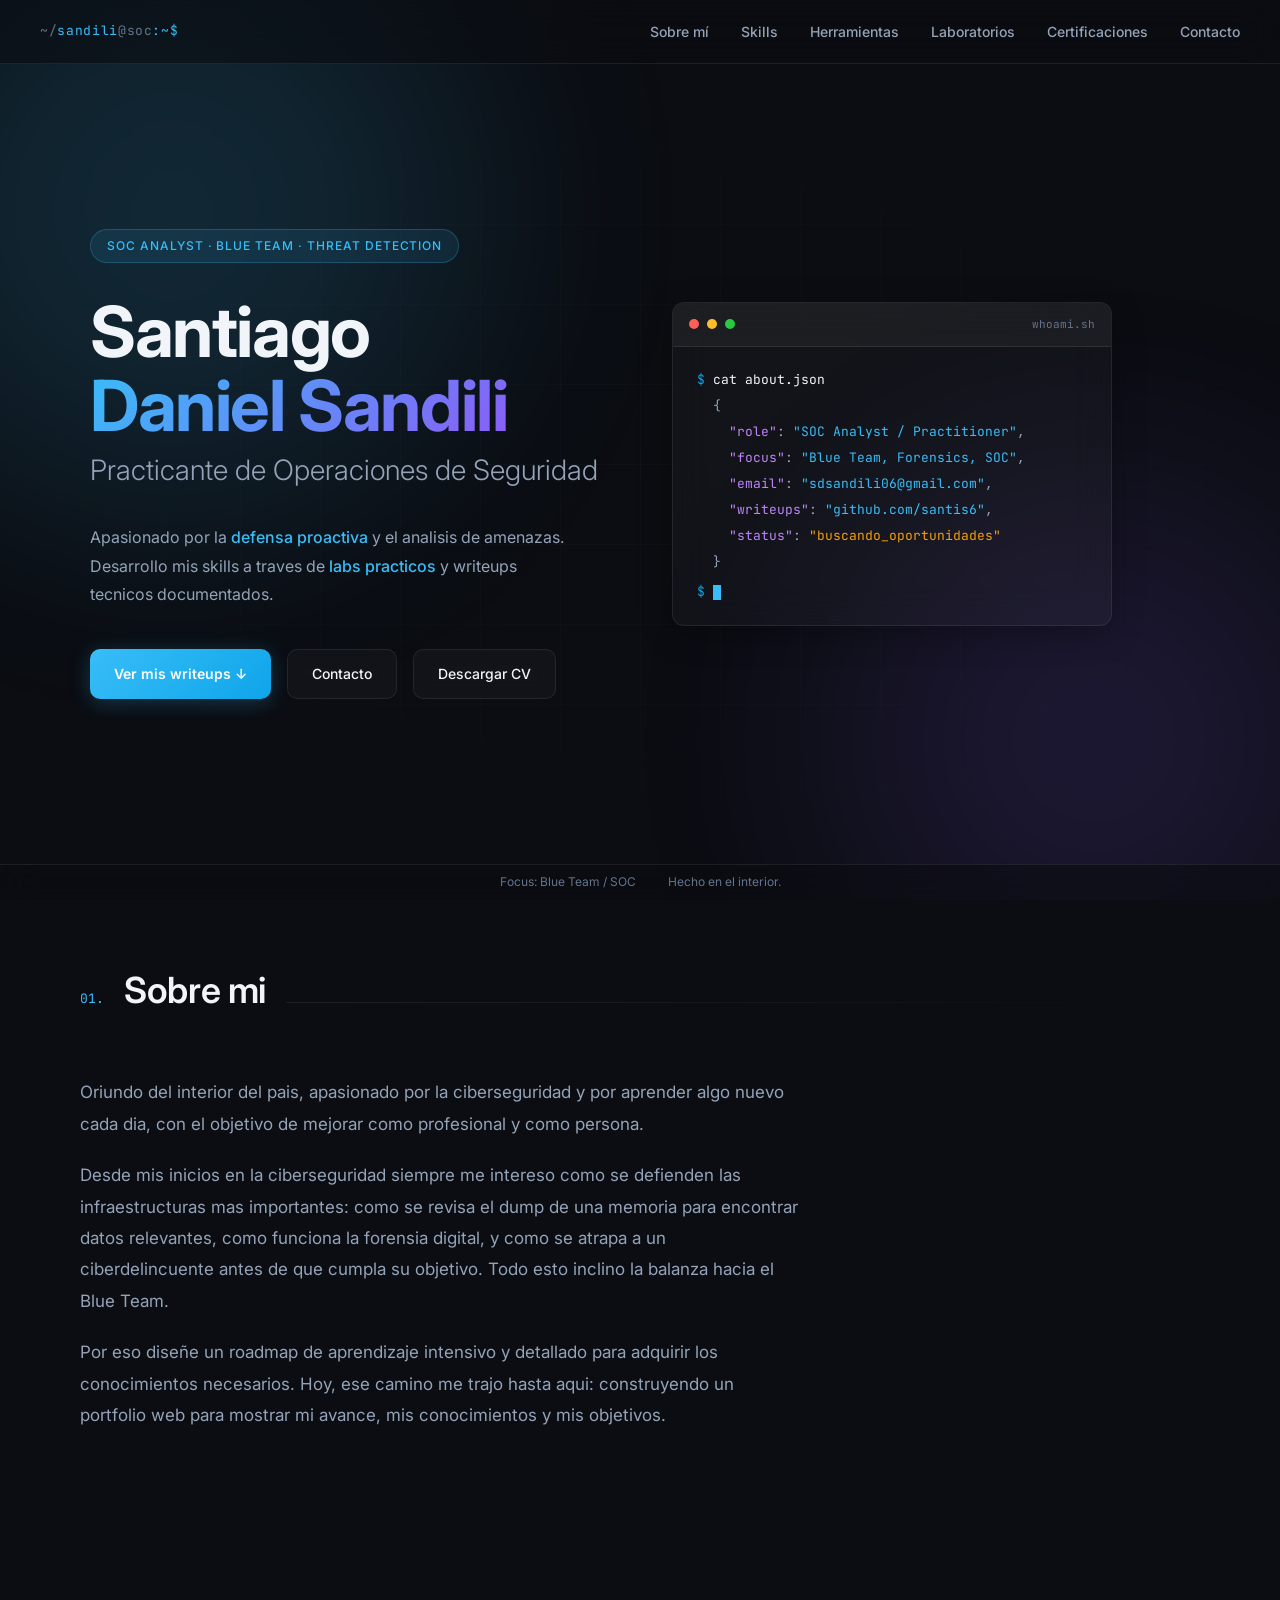
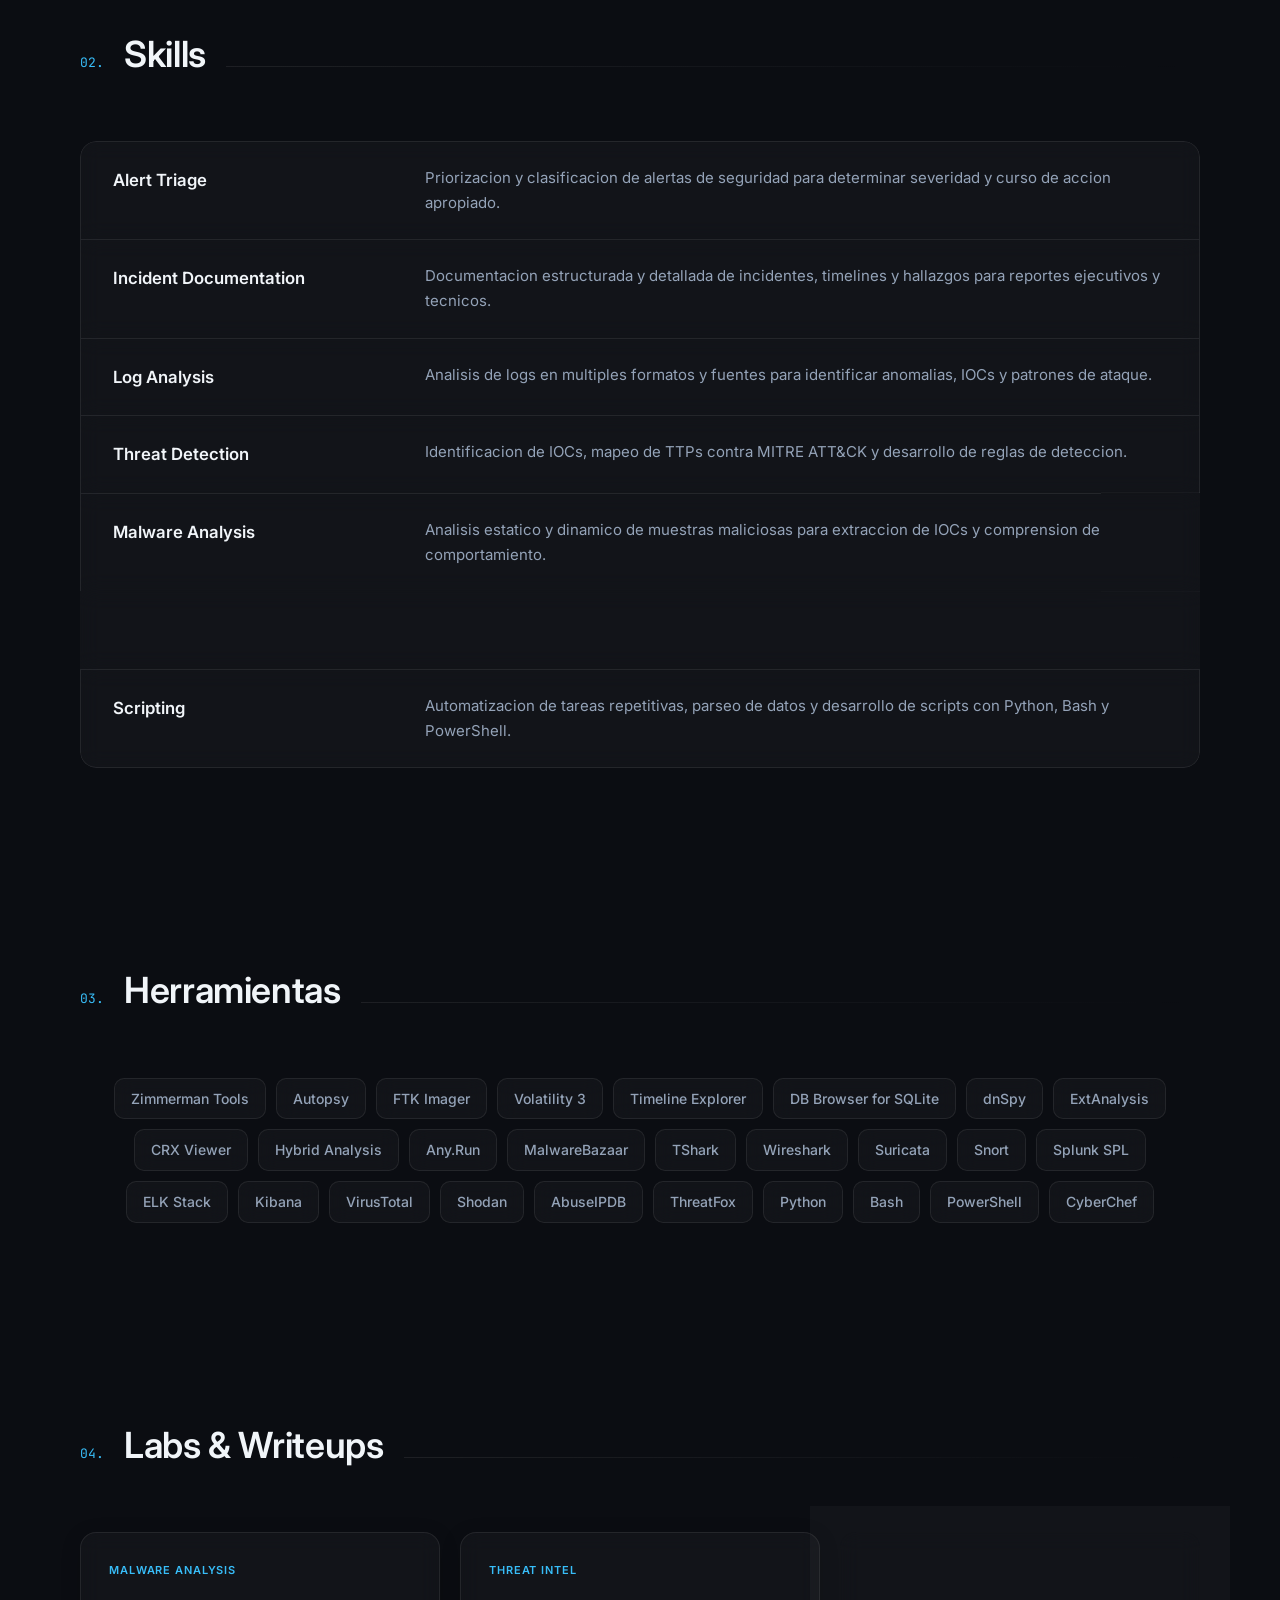
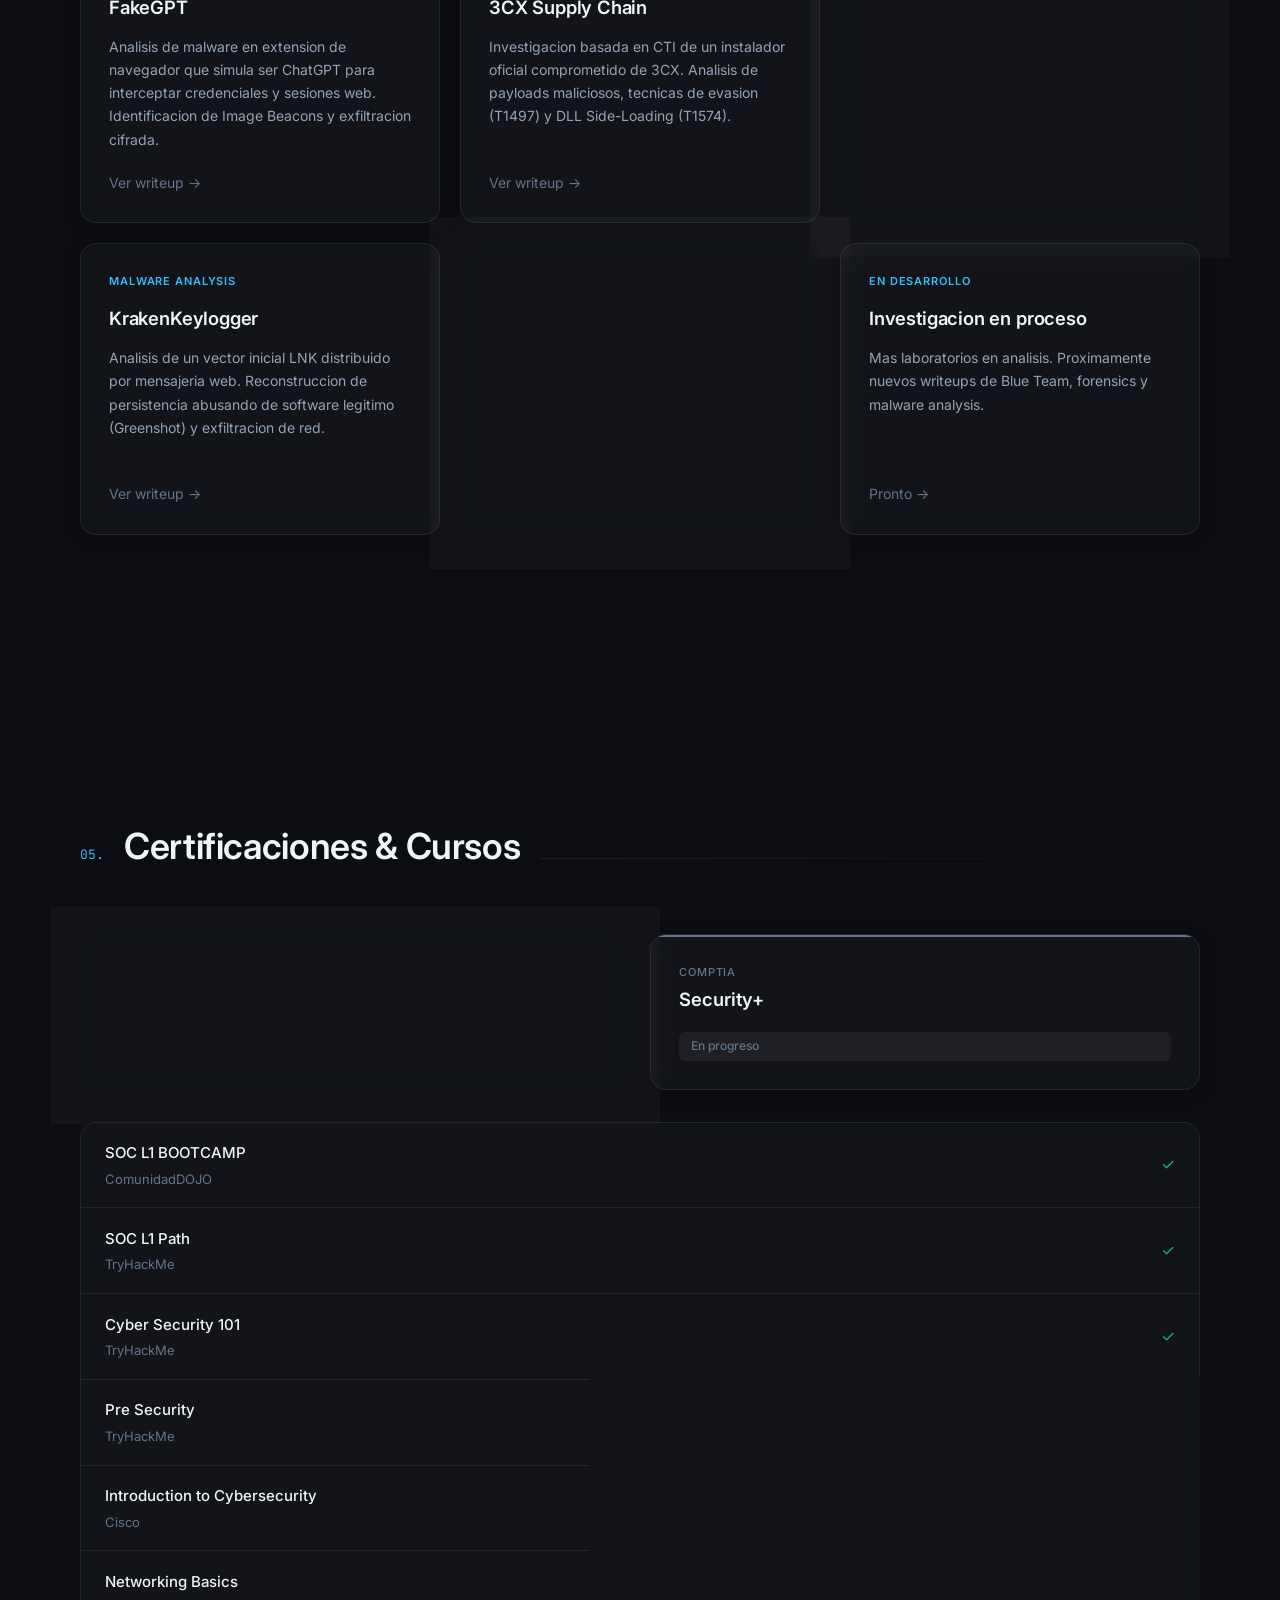
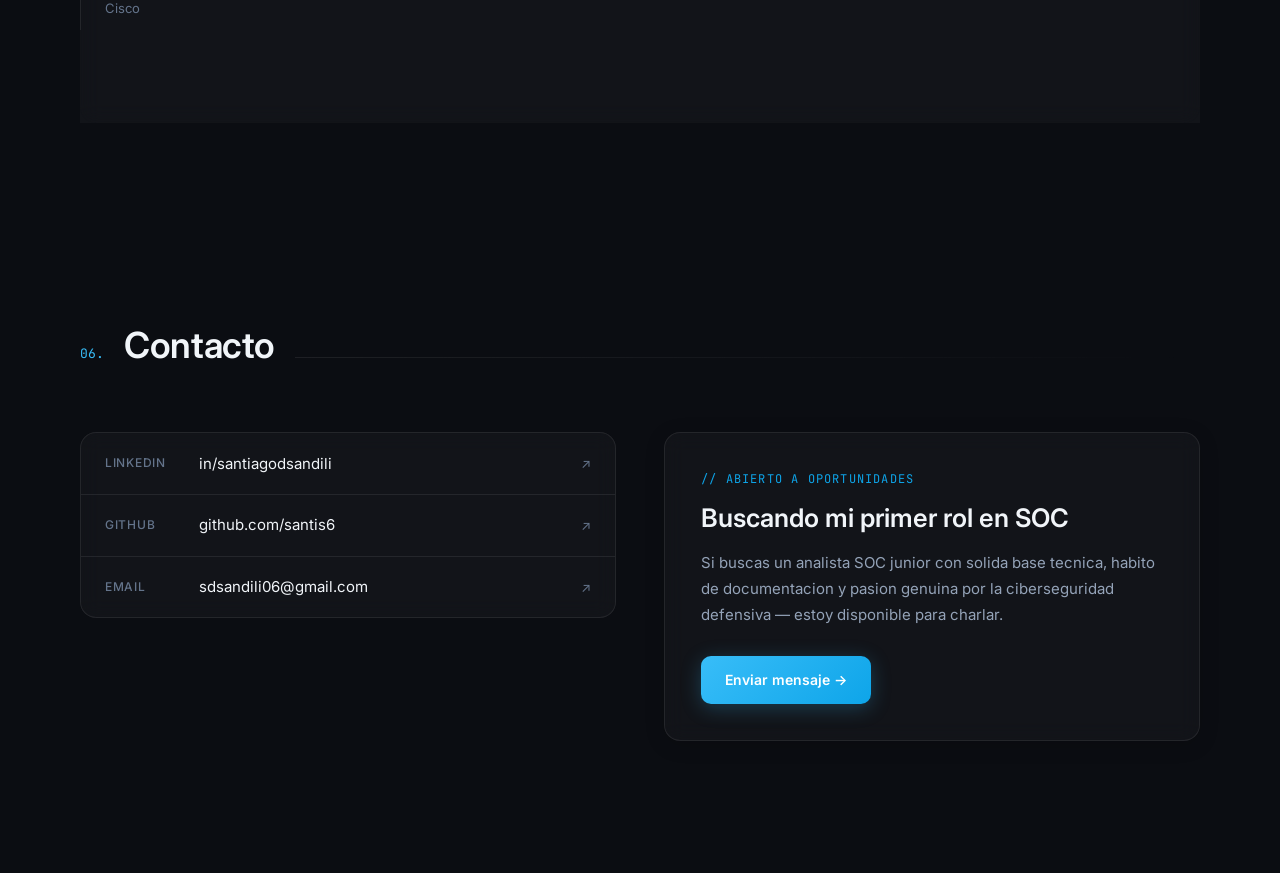
==== index.html @ 74f94281 "Rename portfolio-santiago.html to index.html" ====
<!DOCTYPE html>
<html lang="es">
<head>
<meta charset="UTF-8" />
<meta name="viewport" content="width=device-width, initial-scale=1.0" />
<title>Santiago Daniel Sandili — SOC Analyst</title>
<link href="https://fonts.googleapis.com/css2?family=Inter:wght@300;400;500;600;700&family=JetBrains+Mono:wght@400;500&display=swap" rel="stylesheet" />
<style>
  :root {
    --bg: #0B0D12;
    --bg2: rgba(255,255,255,0.03);
    --bg3: rgba(255,255,255,0.06);
    --border: rgba(255,255,255,0.08);
    --border2: rgba(255,255,255,0.15);
    --accent: #38BDF8;
    --accent2: #0EA5E9;
    --accent-dim: rgba(56,189,248,0.10);
    --accent-dim2: rgba(56,189,248,0.25);
    --text: #F1F5F9;
    --text2: #94A3B8;
    --text3: #64748B;
    --warning: #F59E0B;
    --danger: #EF4444;
    --success: #10B981;
    --mono: 'JetBrains Mono', monospace;
    --sans: 'Inter', -apple-system, BlinkMacSystemFont, sans-serif;
  }

  *, *::before, *::after { box-sizing: border-box; margin: 0; padding: 0; }
  html { scroll-behavior: smooth; }

  body {
    background: var(--bg);
    color: var(--text);
    font-family: var(--sans);
    font-size: 16px;
    line-height: 1.7;
    min-height: 100vh;
    -webkit-font-smoothing: antialiased;
    -moz-osx-font-smoothing: grayscale;
  }

  /* GRADIENT MESH BACKGROUND */
  .gradient-mesh {
    position: fixed;
    inset: 0;
    pointer-events: none;
    z-index: 0;
    overflow: hidden;
  }
  .gradient-mesh::before,
  .gradient-mesh::after {
    content: '';
    position: absolute;
    border-radius: 50%;
    filter: blur(120px);
    opacity: 0.15;
    animation: float 20s ease-in-out infinite;
  }
  .gradient-mesh::before {
    width: 600px; height: 600px;
    background: var(--accent);
    top: -10%; left: -10%;
    animation-delay: 0s;
  }
  .gradient-mesh::after {
    width: 500px; height: 500px;
    background: #8B5CF6;
    bottom: -10%; right: -5%;
    animation-delay: -10s;
  }
  @keyframes float {
    0%, 100% { transform: translate(0, 0) scale(1); }
    33% { transform: translate(30px, -30px) scale(1.1); }
    66% { transform: translate(-20px, 20px) scale(0.9); }
  }

  /* GLASS NAV */
  nav {
    position: fixed;
    top: 0; left: 0; right: 0;
    z-index: 100;
    background: rgba(11,13,18,0.6);
    backdrop-filter: blur(20px);
    -webkit-backdrop-filter: blur(20px);
    border-bottom: 1px solid var(--border);
    padding: 0 2.5rem;
    height: 64px;
    display: flex;
    align-items: center;
    justify-content: space-between;
  }
  .nav-logo {
    font-family: var(--mono);
    font-size: 13px;
    color: var(--accent);
    letter-spacing: 0.05em;
  }
  .nav-logo span { color: var(--text3); }

  .nav-right { display: flex; align-items: center; gap: 1.5rem; }
  .nav-links { display: flex; gap: 2rem; list-style: none; }
  .nav-links a {
    font-family: var(--sans);
    font-size: 14px;
    font-weight: 500;
    color: var(--text2);
    text-decoration: none;
    transition: color 0.25s;
    position: relative;
  }
  .nav-links a:hover { color: var(--accent); }
  .nav-links a::after {
    content: '';
    position: absolute;
    bottom: -4px; left: 0;
    width: 0; height: 2px;
    background: var(--accent);
    transition: width 0.3s;
  }
  .nav-links a:hover::after { width: 100%; }

  .menu-toggle {
    display: none;
    background: none;
    border: none;
    color: var(--text2);
    font-size: 20px;
    cursor: pointer;
  }

  .mobile-nav {
    display: none;
    position: fixed;
    top: 64px; left: 0; right: 0;
    background: rgba(11,13,18,0.9);
    backdrop-filter: blur(20px);
    border-bottom: 1px solid var(--border);
    z-index: 99;
    padding: 1rem 2rem;
  }
  .mobile-nav a {
    display: block;
    padding: 0.75rem 0;
    color: var(--text2);
    text-decoration: none;
    font-size: 14px;
    font-weight: 500;
    border-bottom: 1px solid var(--border);
  }
  .mobile-nav a:last-child { border-bottom: none; }
  .mobile-nav a:hover { color: var(--accent); }

  .status-bar {
    position: fixed;
    bottom: 0; left: 0; right: 0;
    z-index: 100;
    background: rgba(11,13,18,0.6);
    backdrop-filter: blur(20px);
    border-top: 1px solid var(--border);
    height: 36px;
    display: flex;
    align-items: center;
    justify-content: center;
    gap: 2rem;
    font-family: var(--sans);
    font-size: 12px;
    color: var(--text3);
  }

  main { padding-top: 64px; padding-bottom: 36px; position: relative; z-index: 1; }

  .hero {
    min-height: calc(100vh - 64px - 36px);
    display: flex;
    align-items: center;
    justify-content: center;
    padding: 5rem 4rem;
    position: relative;
    overflow: hidden;
  }
  .hero-grid {
    position: absolute;
    inset: 0;
    background-image: linear-gradient(var(--border) 1px, transparent 1px), linear-gradient(90deg, var(--border) 1px, transparent 1px);
    background-size: 80px 80px;
    opacity: 0.3;
    mask-image: radial-gradient(ellipse 70% 70% at 50% 50%, black, transparent);
  }
  .hero-inner {
    position: relative;
    z-index: 1;
    max-width: 1100px;
    width: 100%;
    display: grid;
    grid-template-columns: 1fr 1fr;
    gap: 4rem;
    align-items: center;
  }
  .hero-tag {
    display: inline-flex;
    align-items: center;
    gap: 8px;
    font-family: var(--sans);
    font-size: 12px;
    font-weight: 500;
    letter-spacing: 0.08em;
    text-transform: uppercase;
    color: var(--accent);
    border: 1px solid var(--accent-dim2);
    background: var(--accent-dim);
    padding: 6px 16px;
    border-radius: 100px;
    margin-bottom: 2rem;
  }
  .hero-title {
    font-family: var(--sans);
    font-size: clamp(3.2rem, 5.5vw, 5.5rem);
    font-weight: 700;
    line-height: 1.05;
    color: var(--text);
    margin-bottom: 0.5rem;
    letter-spacing: -0.02em;
  }
  .hero-title .accent {
    color: var(--accent);
    background: linear-gradient(135deg, var(--accent), #8B5CF6);
    -webkit-background-clip: text;
    -webkit-text-fill-color: transparent;
    background-clip: text;
  }
  .hero-subtitle {
    font-family: var(--sans);
    font-size: clamp(1.4rem, 2.2vw, 2rem);
    font-weight: 300;
    color: var(--text2);
    margin-bottom: 2rem;
    line-height: 1.4;
  }
  .hero-bio {
    font-family: var(--sans);
    font-size: 16px;
    color: var(--text2);
    line-height: 1.8;
    max-width: 480px;
    margin-bottom: 2.5rem;
  }
  .hero-bio .hl { color: var(--accent); font-weight: 500; }
  .hero-actions { display: flex; gap: 1rem; flex-wrap: wrap; }

  .btn-primary {
    display: inline-flex;
    align-items: center;
    gap: 8px;
    background: linear-gradient(135deg, var(--accent), var(--accent2));
    color: #fff;
    font-family: var(--sans);
    font-size: 14px;
    font-weight: 600;
    padding: 12px 24px;
    border: none;
    border-radius: 10px;
    cursor: pointer;
    text-decoration: none;
    transition: all 0.3s ease;
    box-shadow: 0 4px 20px rgba(56,189,248,0.25);
  }
  .btn-primary:hover {
    transform: translateY(-2px);
    box-shadow: 0 8px 30px rgba(56,189,248,0.4);
  }
  .btn-outline {
    display: inline-flex;
    align-items: center;
    gap: 8px;
    background: var(--bg2);
    backdrop-filter: blur(10px);
    color: var(--text);
    font-family: var(--sans);
    font-size: 14px;
    font-weight: 500;
    padding: 12px 24px;
    border: 1px solid var(--border);
    border-radius: 10px;
    cursor: pointer;
    text-decoration: none;
    transition: all 0.3s ease;
  }
  .btn-outline:hover {
    border-color: var(--accent-dim2);
    background: var(--accent-dim);
    color: var(--accent);
    transform: translateY(-2px);
  }

  .terminal {
    background: var(--bg2);
    backdrop-filter: blur(20px);
    border: 1px solid var(--border);
    border-radius: 12px;
    overflow: hidden;
    width: 100%;
    max-width: 440px;
    box-shadow: 0 8px 32px rgba(0,0,0,0.3);
  }
  .terminal-bar {
    background: rgba(255,255,255,0.04);
    border-bottom: 1px solid var(--border);
    padding: 12px 16px;
    display: flex;
    align-items: center;
    gap: 8px;
  }
  .tb-dot { width: 10px; height: 10px; border-radius: 50%; }
  .tb-red { background: #FF5F57; }
  .tb-amber { background: #FFBD2E; }
  .tb-green { background: #28CA41; }
  .terminal-title {
    font-family: var(--mono);
    font-size: 11px;
    color: var(--text3);
    margin-left: auto;
  }
  .terminal-body {
    padding: 1.25rem 1.5rem;
    font-family: var(--mono);
    font-size: 13px;
    line-height: 2;
  }
  .t-prompt { color: var(--accent2); }
  .t-cmd { color: var(--text); }
  .t-out { color: var(--text2); padding-left: 1rem; }
  .t-key { color: #C084FC; }
  .t-val { color: var(--accent); }
  .t-warn { color: var(--warning); }
  .t-err { color: var(--danger); }
  .cursor {
    display: inline-block;
    width: 8px; height: 15px;
    background: var(--accent);
    vertical-align: middle;
    animation: blink 1s step-end infinite;
  }
  @keyframes blink { 0%,100% { opacity: 1; } 50% { opacity: 0; } }

  section {
    padding: 6rem 5rem;
    position: relative;
    z-index: 1;
  }
  .section-header {
    display: flex;
    align-items: baseline;
    gap: 1.25rem;
    margin-bottom: 3.5rem;
  }
  .section-num {
    font-family: var(--mono);
    font-size: 13px;
    color: var(--accent);
  }
  .section-title {
    font-family: var(--sans);
    font-size: 2.25rem;
    font-weight: 600;
    color: var(--text);
    letter-spacing: -0.01em;
  }
  .section-line {
    flex: 1;
    height: 1px;
    background: linear-gradient(90deg, var(--border), transparent);
  }

  .skills-list {
    display: flex;
    flex-direction: column;
    gap: 0;
    border-radius: 16px;
    overflow: hidden;
  }
  .skill-row {
    display: grid;
    grid-template-columns: 280px 1fr;
    gap: 2rem;
    align-items: start;
    padding: 1.5rem 2rem;
    background: var(--bg2);
    backdrop-filter: blur(10px);
    border: 1px solid var(--border);
    border-bottom: none;
    transition: all 0.3s ease;
  }
  .skill-row:last-child { border-bottom: 1px solid var(--border); border-radius: 0 0 16px 16px; }
  .skill-row:first-child { border-radius: 16px 16px 0 0; }
  .skill-row:hover {
    background: var(--bg3);
    border-color: var(--border2);
  }
  .skill-row-name {
    font-family: var(--sans);
    font-size: 1.05rem;
    font-weight: 600;
    color: var(--text);
  }
  .skill-row-desc {
    font-family: var(--sans);
    font-size: 15px;
    color: var(--text2);
    line-height: 1.65;
  }

  .tools-cloud {
    display: flex;
    flex-wrap: wrap;
    gap: 10px;
    justify-content: center;
  }
  .tool-tag {
    font-family: var(--sans);
    font-size: 14px;
    font-weight: 500;
    color: var(--text2);
    background: var(--bg2);
    backdrop-filter: blur(10px);
    border: 1px solid var(--border);
    padding: 8px 16px;
    border-radius: 10px;
    transition: all 0.25s ease;
  }
  .tool-tag:hover {
    border-color: var(--accent-dim2);
    color: var(--accent);
    background: var(--accent-dim);
    transform: translateY(-2px);
  }

  .labs-list {
    display: grid;
    grid-template-columns: repeat(auto-fit, minmax(320px, 1fr));
    gap: 1.25rem;
  }
  .lab-card {
    background: var(--bg2);
    backdrop-filter: blur(10px);
    border: 1px solid var(--border);
    border-radius: 16px;
    padding: 1.75rem;
    display: flex;
    flex-direction: column;
    transition: all 0.4s cubic-bezier(0.16, 1, 0.3, 1);
    text-decoration: none;
    color: inherit;
    box-shadow: 0 4px 20px rgba(0,0,0,0.15);
  }
  .lab-card:hover {
    border-color: var(--border2);
    transform: translateY(-6px);
    box-shadow: 0 20px 50px rgba(0,0,0,0.25);
  }
  .lab-card.placeholder {
    opacity: 0.5;
    cursor: default;
  }
  .lab-card.placeholder:hover {
    transform: none;
    border-color: var(--border);
    box-shadow: 0 4px 20px rgba(0,0,0,0.15);
  }
  .lab-cat {
    font-family: var(--sans);
    font-size: 11px;
    font-weight: 600;
    letter-spacing: 0.08em;
    text-transform: uppercase;
    color: var(--accent);
    margin-bottom: 0.75rem;
  }
  .lab-title {
    font-family: var(--sans);
    font-size: 1.15rem;
    font-weight: 600;
    color: var(--text);
    margin-bottom: 0.75rem;
    letter-spacing: -0.01em;
  }
  .lab-desc {
    font-family: var(--sans);
    font-size: 14px;
    color: var(--text2);
    line-height: 1.65;
    flex: 1;
    margin-bottom: 1.25rem;
  }
  .lab-arrow {
    font-size: 14px;
    color: var(--text3);
    transition: all 0.2s;
  }
  .lab-card:hover .lab-arrow { color: var(--accent); }

  .labs-more {
    margin-top: 2.5rem;
    text-align: center;
  }

  .certs-grid {
    display: grid;
    grid-template-columns: repeat(auto-fit, minmax(280px, 1fr));
    gap: 1.25rem;
  }
  .cert-card {
    background: var(--bg2);
    backdrop-filter: blur(10px);
    border: 1px solid var(--border);
    border-radius: 16px;
    padding: 1.75rem;
    position: relative;
    overflow: hidden;
    transition: all 0.4s cubic-bezier(0.16, 1, 0.3, 1);
    display: flex;
    flex-direction: column;
    box-shadow: 0 4px 20px rgba(0,0,0,0.15);
  }
  .cert-card::before {
    content: '';
    position: absolute;
    top: 0; left: 0; right: 0;
    height: 2px;
    background: var(--accent);
  }
  .cert-card.pending::before { background: var(--text3); }
  .cert-card:hover {
    border-color: var(--border2);
    transform: translateY(-4px);
    box-shadow: 0 20px 50px rgba(0,0,0,0.25);
  }
  .cert-card.featured {
    border: 1px solid var(--border);
    box-shadow: 0 4px 20px rgba(0,0,0,0.15);
  }
  .cert-card.featured::before {
    height: 2px;
    background: var(--accent);
  }
  .cert-ribbon {
    position: absolute;
    top: 14px;
    right: -28px;
    transform: rotate(45deg);
    background: linear-gradient(135deg, var(--accent), var(--accent2));
    color: #fff;
    font-family: var(--sans);
    font-size: 9px;
    font-weight: 700;
    letter-spacing: 0.12em;
    text-transform: uppercase;
    padding: 4px 30px;
    box-shadow: 0 2px 8px rgba(56,189,248,0.3);
    pointer-events: none;
    z-index: 2;
  }
  .cert-org {
    font-family: var(--sans);
    font-size: 11px;
    font-weight: 500;
    color: var(--text3);
    letter-spacing: 0.08em;
    text-transform: uppercase;
    margin-bottom: 6px;
  }
  .cert-name {
    font-family: var(--sans);
    font-size: 1.15rem;
    font-weight: 600;
    color: var(--text);
    line-height: 1.35;
    margin-bottom: 1.25rem;
    flex: 1;
  }
  .cert-link {
    display: inline-flex;
    align-items: center;
    gap: 8px;
    font-family: var(--sans);
    font-size: 14px;
    font-weight: 500;
    color: var(--text);
    text-decoration: none;
    position: relative;
    transition: all 0.25s;
  }
  .cert-link::after {
    content: '';
    position: absolute;
    bottom: -2px;
    left: 0;
    width: 0;
    height: 1px;
    background: var(--accent);
    transition: width 0.3s;
  }
  .cert-link:hover {
    color: var(--text);
  }
  .cert-link:hover::after {
    width: 100%;
  }
  .cert-status {
    display: inline-block;
    font-family: var(--sans);
    font-size: 12px;
    font-weight: 500;
    padding: 4px 12px;
    border-radius: 6px;
  }
  .cert-status.active { background: var(--accent-dim); color: var(--accent); }
  .cert-status.pending { background: rgba(255,255,255,0.05); color: var(--text3); }

  .courses-list {
    display: flex;
    flex-direction: column;
    gap: 0;
    border: 1px solid var(--border);
    border-radius: 16px;
    overflow: hidden;
    margin-top: 2rem;
    background: var(--bg2);
    backdrop-filter: blur(10px);
  }
  .course-item {
    display: flex;
    align-items: center;
    justify-content: space-between;
    padding: 1.1rem 1.5rem;
    border-bottom: 1px solid var(--border);
    transition: all 0.2s;
  }
  .course-item:last-child { border-bottom: none; }
  .course-item:hover { background: var(--bg3); }
  .course-name { font-family: var(--sans); font-size: 15px; font-weight: 500; color: var(--text); }
  .course-org { font-family: var(--sans); font-size: 13px; color: var(--text3); margin-top: 2px; }
  .course-status { font-size: 16px; color: var(--success); }

  .about-text {
    font-family: var(--sans);
    font-size: 17px;
    color: var(--text2);
    line-height: 1.85;
    max-width: 720px;
  }
  .about-text p { margin-bottom: 1.25rem; }
  .about-text p:last-child { margin-bottom: 0; }

  .contact-grid {
    display: grid;
    grid-template-columns: 1fr 1fr;
    gap: 3rem;
    align-items: start;
  }
  .contact-links {
    display: flex;
    flex-direction: column;
    gap: 0;
    border: 1px solid var(--border);
    border-radius: 16px;
    overflow: hidden;
    background: var(--bg2);
    backdrop-filter: blur(10px);
  }
  .contact-link {
    display: flex;
    align-items: center;
    justify-content: space-between;
    padding: 1.1rem 1.5rem;
    border-bottom: 1px solid var(--border);
    text-decoration: none;
    color: var(--text);
    transition: all 0.2s ease;
  }
  .contact-link:last-child { border-bottom: none; }
  .contact-link:hover { background: var(--bg3); color: var(--accent); }
  .cl-left { display: flex; align-items: center; gap: 14px; }
  .cl-platform { font-size: 12px; font-weight: 500; letter-spacing: 0.06em; text-transform: uppercase; color: var(--text3); width: 80px; }
  .cl-handle { font-size: 15px; font-weight: 400; }
  .cl-arrow { font-size: 13px; color: var(--text3); transition: all 0.2s; }
  .contact-link:hover .cl-arrow { color: var(--accent); }

  .contact-cta {
    background: var(--bg2);
    backdrop-filter: blur(10px);
    border: 1px solid var(--border);
    border-radius: 16px;
    padding: 2.25rem;
    box-shadow: 0 4px 20px rgba(0,0,0,0.15);
  }
  .cta-label {
    font-family: var(--mono);
    font-size: 12px;
    color: var(--accent2);
    letter-spacing: 0.1em;
    text-transform: uppercase;
    margin-bottom: 0.75rem;
  }
  .cta-title {
    font-family: var(--sans);
    font-size: 1.6rem;
    font-weight: 600;
    color: var(--text);
    line-height: 1.25;
    margin-bottom: 1rem;
  }
  .cta-body {
    font-family: var(--sans);
    font-size: 15px;
    color: var(--text2);
    line-height: 1.75;
    margin-bottom: 1.75rem;
  }

  @media (max-width: 900px) {
    .hero-inner { grid-template-columns: 1fr; gap: 2.5rem; }
    .terminal { max-width: 100%; }
  }

  @media (max-width: 768px) {
    .hero { padding: 3rem 1.5rem; }
    section { padding: 4rem 1.5rem; }
    nav { padding: 0 1.25rem; }
    .nav-links { display: none; }
    .menu-toggle { display: block; }
    .contact-grid { grid-template-columns: 1fr; }
    .labs-list { grid-template-columns: 1fr; }
    .skill-row { grid-template-columns: 1fr; gap: 0.5rem; padding: 1.25rem; }
    .tools-grid { grid-template-columns: 1fr; }
    .certs-grid { grid-template-columns: 1fr; }
  }

  .reveal {
    opacity: 0;
    transform: translateY(40px);
    transition: all 1s cubic-bezier(0.16, 1, 0.3, 1);
  }
  .reveal.active {
    opacity: 1;
    transform: translateY(0);
  }

  .scroll-progress {
    position: fixed;
    top: 64px;
    left: 0;
    height: 2px;
    background: linear-gradient(90deg, var(--accent), #8B5CF6);
    z-index: 999;
    width: 0%;
    transition: width 0.15s ease;
  }
</style>
</head>
<body>

<div class="gradient-mesh"></div>

<nav>
  <div class="nav-logo">
    <span>~/</span>sandili<span>@soc</span><span style="color:var(--accent)">:~$</span>
  </div>
  <div class="nav-right">
    <ul class="nav-links">
      <li><a href="#about">Sobre mí</a></li>
      <li><a href="#skills">Skills</a></li>
      <li><a href="#tools">Herramientas</a></li>
      <li><a href="#labs">Laboratorios</a></li>
      <li><a href="#certs">Certificaciones</a></li>
      <li><a href="#contact">Contacto</a></li>
    </ul>
    <button class="menu-toggle" id="menuToggle" aria-label="Menu">☰</button>
  </div>
</nav>

<div class="mobile-nav" id="mobileNav">
  <a href="#about">Sobre mí</a>
  <a href="#skills">Skills</a>
  <a href="#tools">Herramientas</a>
  <a href="#labs">Laboratorios</a>
  <a href="#certs">Certificaciones</a>
  <a href="#contact">Contacto</a>
</div>

<div class="status-bar">
  <span class="status-item">Focus: Blue Team / SOC</span>
  <span class="status-item">Hecho en el interior.</span>
</div>

<main>

  <section id="home" class="hero" style="border-top:none;">
    <div class="hero-grid"></div>
    <div class="hero-inner">
      <div class="hero-left">
        <span class="hero-tag">SOC Analyst · Blue Team · Threat Detection</span>
        <div class="hero-title">Santiago<br><span class="accent">Daniel Sandili</span></div>
        <div class="hero-subtitle">Practicante de Operaciones de Seguridad</div>

        <p class="hero-bio">
          Apasionado por la <span class="hl">defensa proactiva</span> y el analisis de amenazas.
          Desarrollo mis skills a traves de <span class="hl">labs practicos</span> y writeups tecnicos documentados.
        </p>
        <div class="hero-actions">
          <a href="#labs" class="btn-primary">Ver mis writeups ↓</a>
          <a href="#contact" class="btn-outline">Contacto</a>
          <a href="#" class="btn-outline">Descargar CV</a>
        </div>
      </div>

      <div class="hero-right">
        <div class="terminal">
          <div class="terminal-bar">
            <div class="tb-dot tb-red"></div>
            <div class="tb-dot tb-amber"></div>
            <div class="tb-dot tb-green"></div>
            <span class="terminal-title">whoami.sh</span>
          </div>
          <div class="terminal-body" id="terminalBody">
            <div><span class="t-prompt">$</span> <span class="t-cmd">cat about.json</span></div>
            <div class="t-out">{</div>
            <div class="t-out">&nbsp;&nbsp;<span class="t-key">"role"</span>: <span class="t-val">"SOC Analyst / Practitioner"</span>,</div>
            <div class="t-out">&nbsp;&nbsp;<span class="t-key">"focus"</span>: <span class="t-val">"Blue Team, Forensics, SOC"</span>,</div>
            <div class="t-out">&nbsp;&nbsp;<span class="t-key">"email"</span>: <span class="t-val">"sdsandili06@gmail.com"</span>,</div>
            <div class="t-out">&nbsp;&nbsp;<span class="t-key">"writeups"</span>: <span class="t-val">"github.com/santis6"</span>,</div>
            <div class="t-out">&nbsp;&nbsp;<span class="t-key">"status"</span>: <span class="t-warn">"buscando_oportunidades"</span></div>
            <div class="t-out">}</div>
            <div style="margin-top:4px;"><span class="t-prompt">$</span> <span class="cursor"></span></div>
          </div>
        </div>
      </div>
    </div>
  </section>

  <section id="about">
    <div class="section-header reveal">
      <span class="section-num">01.</span>
      <h2 class="section-title">Sobre mi</h2>
      <div class="section-line"></div>
    </div>
    <div class="about-text reveal">
      <p>Oriundo del interior del pais, apasionado por la ciberseguridad y por aprender algo nuevo cada dia, con el objetivo de mejorar como profesional y como persona.</p>
      <p>Desde mis inicios en la ciberseguridad siempre me intereso como se defienden las infraestructuras mas importantes: como se revisa el dump de una memoria para encontrar datos relevantes, como funciona la forensia digital, y como se atrapa a un ciberdelincuente antes de que cumpla su objetivo. Todo esto inclino la balanza hacia el Blue Team.</p>
      <p>Por eso diseñe un roadmap de aprendizaje intensivo y detallado para adquirir los conocimientos necesarios. Hoy, ese camino me trajo hasta aqui: construyendo un portfolio web para mostrar mi avance, mis conocimientos y mis objetivos.</p>
    </div>
  </section>

  <section id="skills">
    <div class="section-header reveal">
      <span class="section-num">02.</span>
      <h2 class="section-title">Skills</h2>
      <div class="section-line"></div>
    </div>
    <div class="skills-list">
      <div class="skill-row reveal">
        <div class="skill-row-name">Alert Triage</div>
        <div class="skill-row-desc">Priorizacion y clasificacion de alertas de seguridad para determinar severidad y curso de accion apropiado.</div>
      </div>
      <div class="skill-row reveal">
        <div class="skill-row-name">Incident Documentation</div>
        <div class="skill-row-desc">Documentacion estructurada y detallada de incidentes, timelines y hallazgos para reportes ejecutivos y tecnicos.</div>
      </div>
      <div class="skill-row reveal">
        <div class="skill-row-name">Log Analysis</div>
        <div class="skill-row-desc">Analisis de logs en multiples formatos y fuentes para identificar anomalias, IOCs y patrones de ataque.</div>
      </div>
      <div class="skill-row reveal">
        <div class="skill-row-name">Threat Detection</div>
        <div class="skill-row-desc">Identificacion de IOCs, mapeo de TTPs contra MITRE ATT&CK y desarrollo de reglas de deteccion.</div>
      </div>
      <div class="skill-row reveal">
        <div class="skill-row-name">Malware Analysis</div>
        <div class="skill-row-desc">Analisis estatico y dinamico de muestras maliciosas para extraccion de IOCs y comprension de comportamiento.</div>
      </div>
      <div class="skill-row reveal">
        <div class="skill-row-name">Forensics</div>
        <div class="skill-row-desc">Analisis forense digital, recuperacion de evidencia, memory forensics y timeline analysis.</div>
      </div>
      <div class="skill-row reveal">
        <div class="skill-row-name">Scripting</div>
        <div class="skill-row-desc">Automatizacion de tareas repetitivas, parseo de datos y desarrollo de scripts con Python, Bash y PowerShell.</div>
      </div>
    </div>
  </section>

  <section id="tools">
    <div class="section-header reveal">
      <span class="section-num">03.</span>
      <h2 class="section-title">Herramientas</h2>
      <div class="section-line"></div>
    </div>
    <div class="tools-cloud reveal">
      <span class="tool-tag">Zimmerman Tools</span>
      <span class="tool-tag">Autopsy</span>
      <span class="tool-tag">FTK Imager</span>
      <span class="tool-tag">Volatility 3</span>
      <span class="tool-tag">Timeline Explorer</span>
      <span class="tool-tag">DB Browser for SQLite</span>
      <span class="tool-tag">dnSpy</span>
      <span class="tool-tag">ExtAnalysis</span>
      <span class="tool-tag">CRX Viewer</span>
      <span class="tool-tag">Hybrid Analysis</span>
      <span class="tool-tag">Any.Run</span>
      <span class="tool-tag">MalwareBazaar</span>
      <span class="tool-tag">TShark</span>
      <span class="tool-tag">Wireshark</span>
      <span class="tool-tag">Suricata</span>
      <span class="tool-tag">Snort</span>
      <span class="tool-tag">Splunk SPL</span>
      <span class="tool-tag">ELK Stack</span>
      <span class="tool-tag">Kibana</span>
      <span class="tool-tag">VirusTotal</span>
      <span class="tool-tag">Shodan</span>
      <span class="tool-tag">AbuseIPDB</span>
      <span class="tool-tag">ThreatFox</span>
      <span class="tool-tag">Python</span>
      <span class="tool-tag">Bash</span>
      <span class="tool-tag">PowerShell</span>
      <span class="tool-tag">CyberChef</span>
    </div>
  </section>

  <section id="labs">
    <div class="section-header reveal">
      <span class="section-num">04.</span>
      <h2 class="section-title">Labs & Writeups</h2>
      <div class="section-line"></div>
    </div>
    <div class="labs-list">
      <a href="https://github.com/santis6/SOC-Practitioner-Labs/blob/main/Writeups/CyberDefenders/FakeGPT.md" class="lab-card reveal" target="_blank" rel="noopener">
        <div class="lab-cat">Malware Analysis</div>
        <div class="lab-title">FakeGPT</div>
        <div class="lab-desc">Analisis de malware en extension de navegador que simula ser ChatGPT para interceptar credenciales y sesiones web. Identificacion de Image Beacons y exfiltracion cifrada.</div>
        <div class="lab-arrow">Ver writeup →</div>
      </a>
      <a href="https://github.com/santis6/SOC-Practitioner-Labs/blob/main/Writeups/CyberDefenders/3CX-Supply%20Chain.md" class="lab-card reveal" target="_blank" rel="noopener">
        <div class="lab-cat">Threat Intel</div>
        <div class="lab-title">3CX Supply Chain</div>
        <div class="lab-desc">Investigacion basada en CTI de un instalador oficial comprometido de 3CX. Analisis de payloads maliciosos, tecnicas de evasion (T1497) y DLL Side-Loading (T1574).</div>
        <div class="lab-arrow">Ver writeup →</div>
      </a>
      <a href="https://github.com/santis6/SOC-Practitioner-Labs/blob/main/Writeups/CyberDefenders/Insider.md" class="lab-card reveal" target="_blank" rel="noopener">
        <div class="lab-cat">Endpoint Forensics</div>
        <div class="lab-title">Insider</div>
        <div class="lab-desc">Forense en imagen de Kali Linux para investigar actividad de una amenaza interna. Analisis de .bash_history, extraccion de herramientas ofensivas y trazabilidad de eventos.</div>
        <div class="lab-arrow">Ver writeup →</div>
      </a>
      <a href="https://github.com/santis6/SOC-Practitioner-Labs/blob/main/Writeups/CyberDefenders/KrakenKeylogger.md" class="lab-card reveal" target="_blank" rel="noopener">
        <div class="lab-cat">Malware Analysis</div>
        <div class="lab-title">KrakenKeylogger</div>
        <div class="lab-desc">Analisis de un vector inicial LNK distribuido por mensajeria web. Reconstruccion de persistencia abusando de software legitimo (Greenshot) y exfiltracion de red.</div>
        <div class="lab-arrow">Ver writeup →</div>
      </a>
      <a href="https://github.com/santis6/SOC-Practitioner-Labs/blob/main/Writeups/CyberDefenders/Silent%20Breach.md" class="lab-card reveal" target="_blank" rel="noopener">
        <div class="lab-cat">Endpoint Forensics</div>
        <div class="lab-title">Silent Breach</div>
        <div class="lab-desc">Investigacion de una imagen de disco tras ataque de ransomware. Extraccion de artefactos de navegador/correo, deofuscacion de script PowerShell y descifrado de evidencia.</div>
        <div class="lab-arrow">Ver writeup →</div>
      </a>
      <div class="lab-card reveal placeholder">
        <div class="lab-cat">En desarrollo</div>
        <div class="lab-title">Investigacion en proceso</div>
        <div class="lab-desc">Mas laboratorios en analisis. Proximamente nuevos writeups de Blue Team, forensics y malware analysis.</div>
        <div class="lab-arrow">Pronto →</div>
      </div>
    </div>

    <div class="labs-more reveal">
      <a href="https://github.com/santis6/SOC-Practitioner-Labs/tree/main/Writeups" class="btn-outline" target="_blank" rel="noopener">+ Writeups</a>
    </div>
  </section>

  <section id="certs">
    <div class="section-header reveal">
      <span class="section-num">05.</span>
      <h2 class="section-title">Certificaciones & Cursos</h2>
      <div class="section-line"></div>
    </div>
    <div class="certs-grid">
      <div class="cert-card reveal featured">
        <div class="cert-ribbon">Certified</div>
        <div class="cert-org">TryHackMe</div>
        <div class="cert-name">THM SAL1</div>
        <a href="https://assets.tryhackme.com/certification-certificate/69bb156d56eed3cbe3a712a6.pdf" class="cert-link" target="_blank" rel="noopener">Ver certificado →</a>
      </div>
      <div class="cert-card reveal pending">
        <div class="cert-org">CompTIA</div>
        <div class="cert-name">Security+</div>
        <span class="cert-status pending">En progreso</span>
      </div>
    </div>

    <div class="courses-list">
      <div class="course-item reveal">
        <div>
          <div class="course-name">SOC L1 BOOTCAMP</div>
          <div class="course-org">ComunidadDOJO</div>
        </div>
        <div class="course-status">✓</div>
      </div>
      <div class="course-item reveal">
        <div>
          <div class="course-name">SOC L1 Path</div>
          <div class="course-org">TryHackMe</div>
        </div>
        <div class="course-status">✓</div>
      </div>
      <div class="course-item reveal">
        <div>
          <div class="course-name">Cyber Security 101</div>
          <div class="course-org">TryHackMe</div>
        </div>
        <div class="course-status">✓</div>
      </div>
      <div class="course-item reveal">
        <div>
          <div class="course-name">Pre Security</div>
          <div class="course-org">TryHackMe</div>
        </div>
        <div class="course-status">✓</div>
      </div>
      <div class="course-item reveal">
        <div>
          <div class="course-name">Introduction to Cybersecurity</div>
          <div class="course-org">Cisco</div>
        </div>
        <div class="course-status">✓</div>
      </div>
      <div class="course-item reveal">
        <div>
          <div class="course-name">Networking Basics</div>
          <div class="course-org">Cisco</div>
        </div>
        <div class="course-status">✓</div>
      </div>
      <div class="course-item reveal">
        <div>
          <div class="course-name">Network Security Fundamentals</div>
          <div class="course-org">Palo Alto Networks</div>
        </div>
        <div class="course-status">✓</div>
      </div>
    </div>
  </section>

  <section id="contact">
    <div class="section-header reveal">
      <span class="section-num">06.</span>
      <h2 class="section-title">Contacto</h2>
      <div class="section-line"></div>
    </div>
    <div class="contact-grid">
      <div>
        <div class="contact-links">
          <a href="https://linkedin.com/in/santiagodsandili" class="contact-link" target="_blank" rel="noopener">
            <div class="cl-left">
              <span class="cl-platform">LinkedIn</span>
              <span class="cl-handle">in/santiagodsandili</span>
            </div>
            <span class="cl-arrow">↗</span>
          </a>
          <a href="https://github.com/santis6" class="contact-link" target="_blank" rel="noopener">
            <div class="cl-left">
              <span class="cl-platform">GitHub</span>
              <span class="cl-handle">github.com/santis6</span>
            </div>
            <span class="cl-arrow">↗</span>
          </a>
          <a href="mailto:sdsandili06@gmail.com" class="contact-link">
            <div class="cl-left">
              <span class="cl-platform">Email</span>
              <span class="cl-handle">sdsandili06@gmail.com</span>
            </div>
            <span class="cl-arrow">↗</span>
          </a>
        </div>
      </div>
      <div class="contact-cta">
        <div class="cta-label">// Abierto a oportunidades</div>
        <div class="cta-title">Buscando mi primer rol en SOC</div>
        <div class="cta-body">
          Si buscas un analista SOC junior con solida base tecnica, habito de documentacion y pasion genuina por la ciberseguridad defensiva — estoy disponible para charlar.
        </div>
        <a href="mailto:sdsandili06@gmail.com" class="btn-primary">Enviar mensaje →</a>
      </div>
    </div>
  </section>

</main>

<div class="scroll-progress" id="scrollProgress"></div>

<script>
  // MOBILE MENU
  const menuToggle = document.getElementById('menuToggle');
  const mobileNav = document.getElementById('mobileNav');
  menuToggle.addEventListener('click', () => {
    mobileNav.style.display = mobileNav.style.display === 'block' ? 'none' : 'block';
  });
  mobileNav.querySelectorAll('a').forEach(a => {
    a.addEventListener('click', () => { mobileNav.style.display = 'none'; });
  });

  // STAGGERED SCROLL REVEAL
  const revealElements = document.querySelectorAll('.skill-row, .tools-cloud, .lab-card, .cert-card, .course-item, .section-header, .about-text');
  revealElements.forEach(el => el.classList.add('reveal'));

  function checkReveal() {
    revealElements.forEach((el, index) => {
      const elementTop = el.getBoundingClientRect().top;
      if (elementTop < window.innerHeight - 80) {
        setTimeout(() => {
          el.classList.add('active');
        }, (index % 4) * 100);
      }
    });
  }

  // SCROLL PROGRESS
  function updateProgressBar() {
    const winScroll = document.body.scrollTop || document.documentElement.scrollTop;
    const height = document.documentElement.scrollHeight - document.documentElement.clientHeight;
    const scrolled = (winScroll / height) * 100;
    document.getElementById("scrollProgress").style.width = scrolled + "%";
  }

  window.addEventListener('scroll', () => {
    checkReveal();
    updateProgressBar();
  });

  checkReveal();
  updateProgressBar();

  document.querySelectorAll('a[href^="#"]').forEach(anchor => {
    anchor.addEventListener('click', function (e) {
      e.preventDefault();
      const target = document.querySelector(this.getAttribute('href'));
      if (target) target.scrollIntoView({ behavior: 'smooth' });
    });
  });
</script>

</body>
</html>
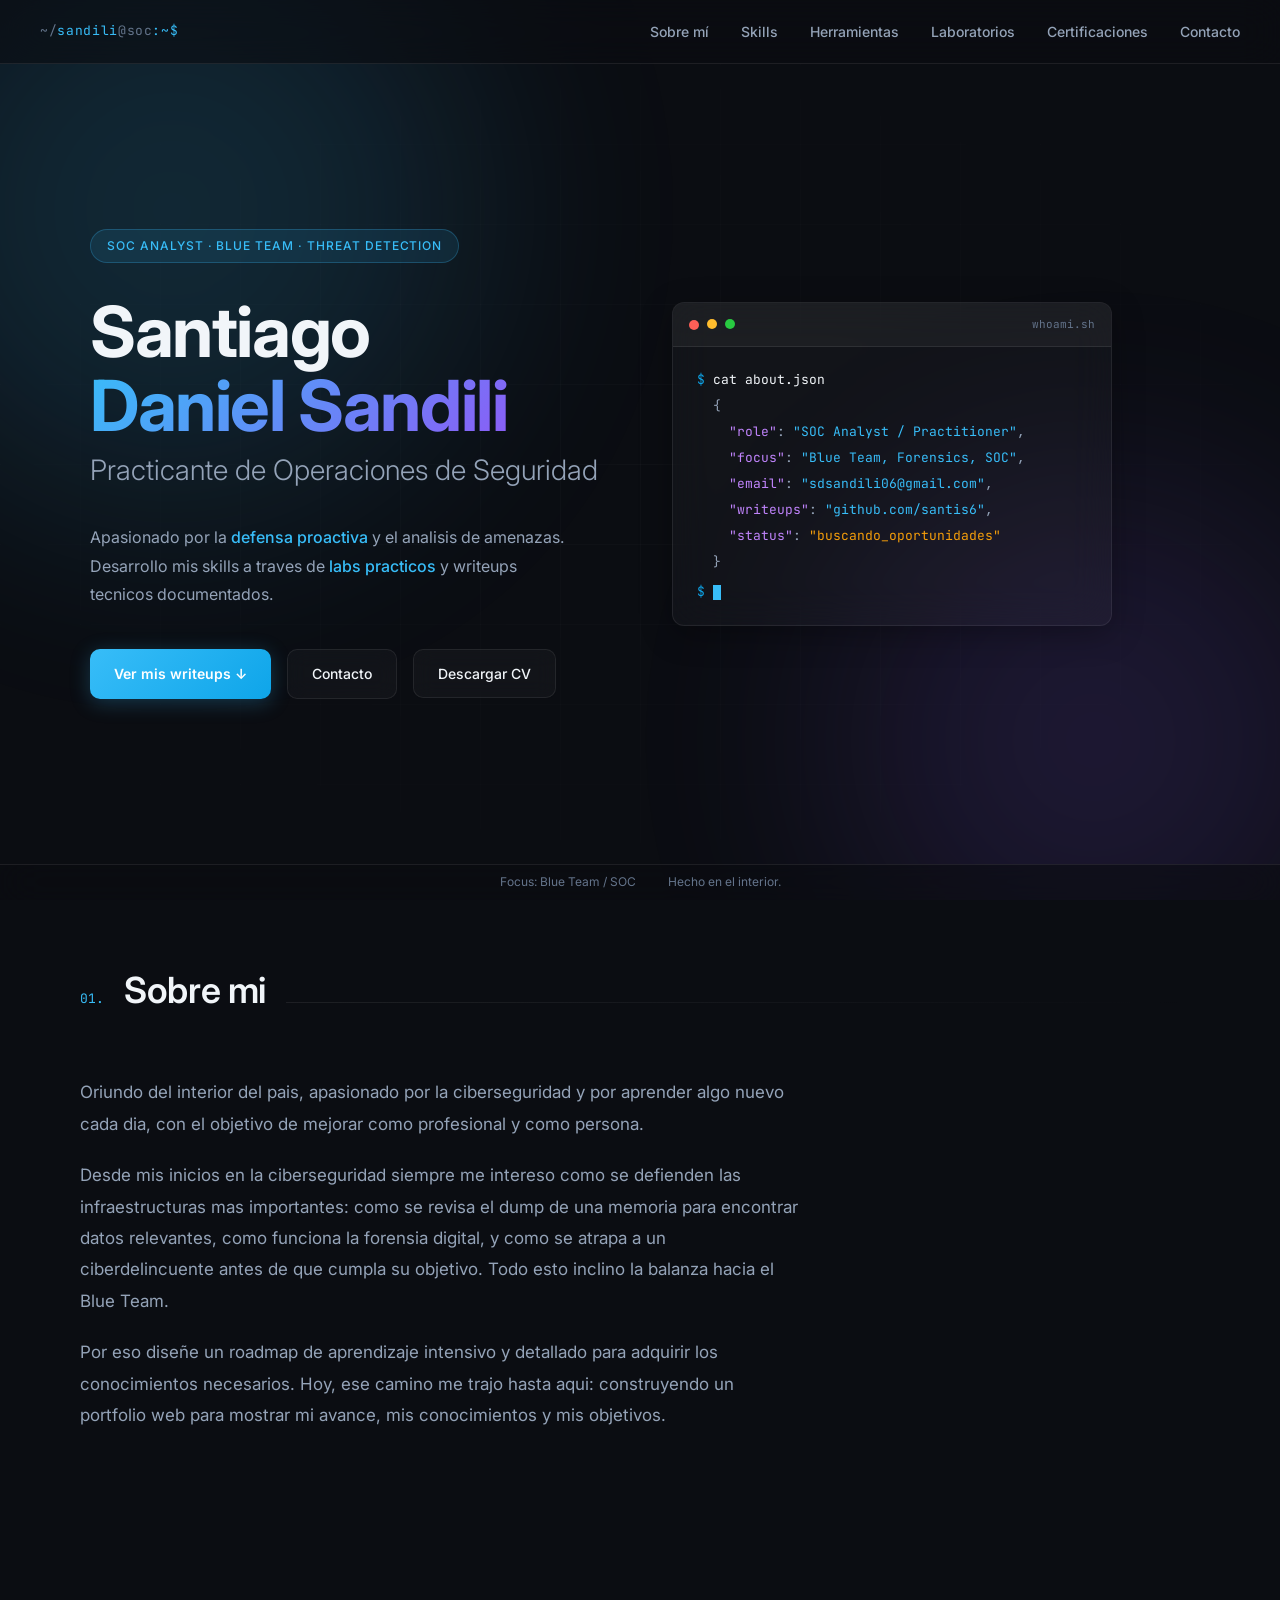
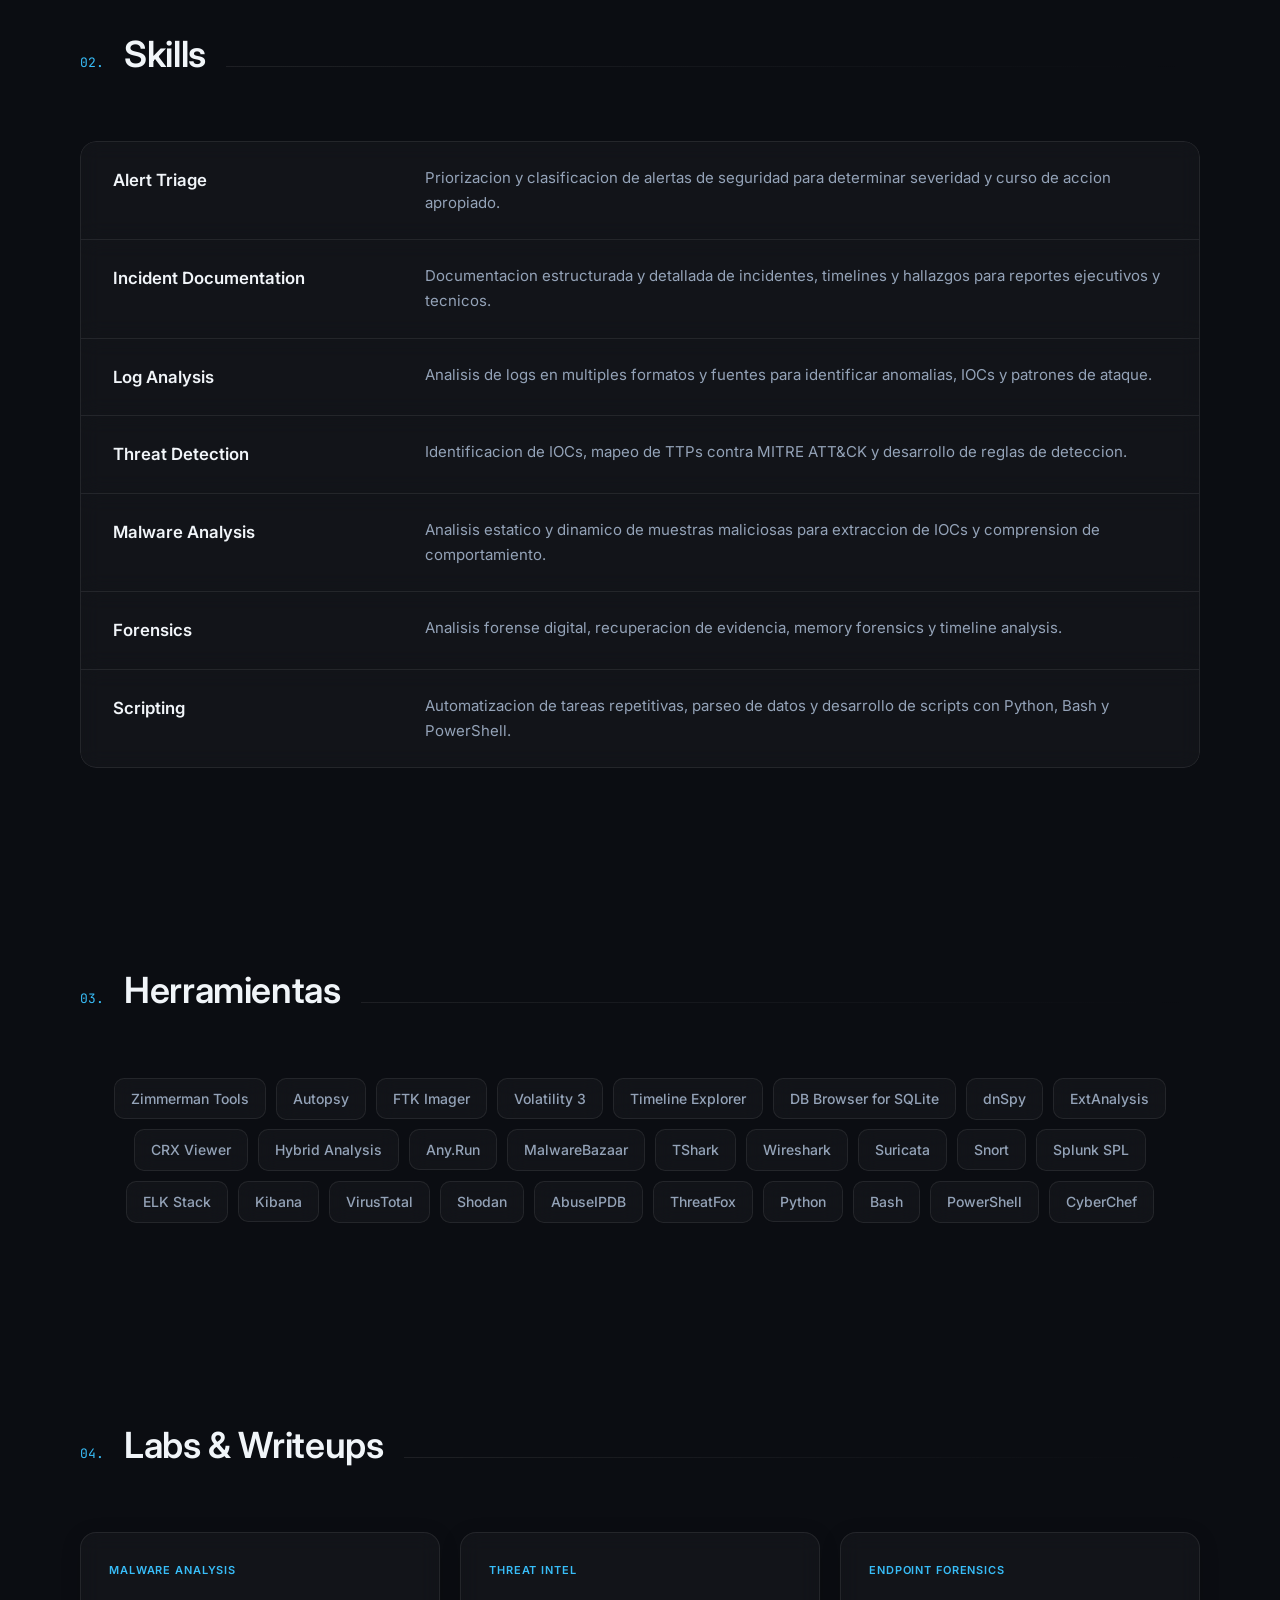
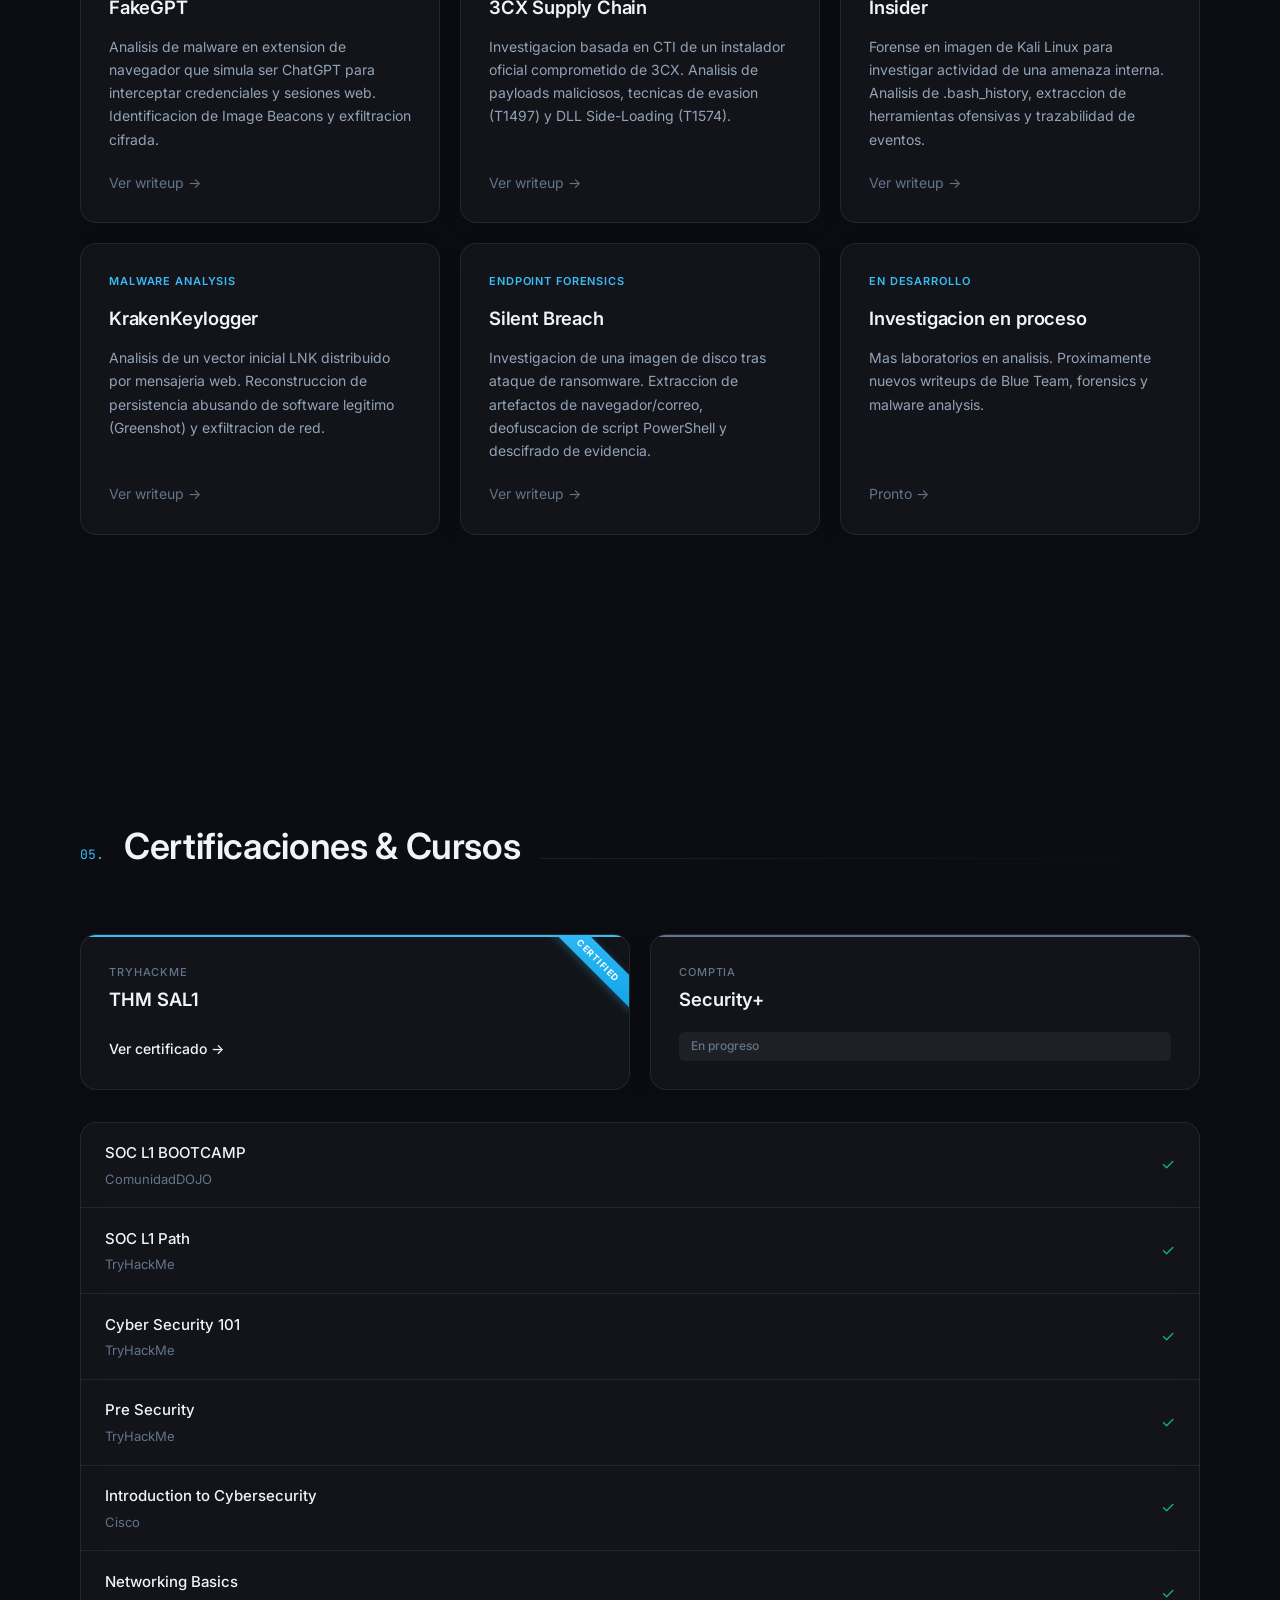
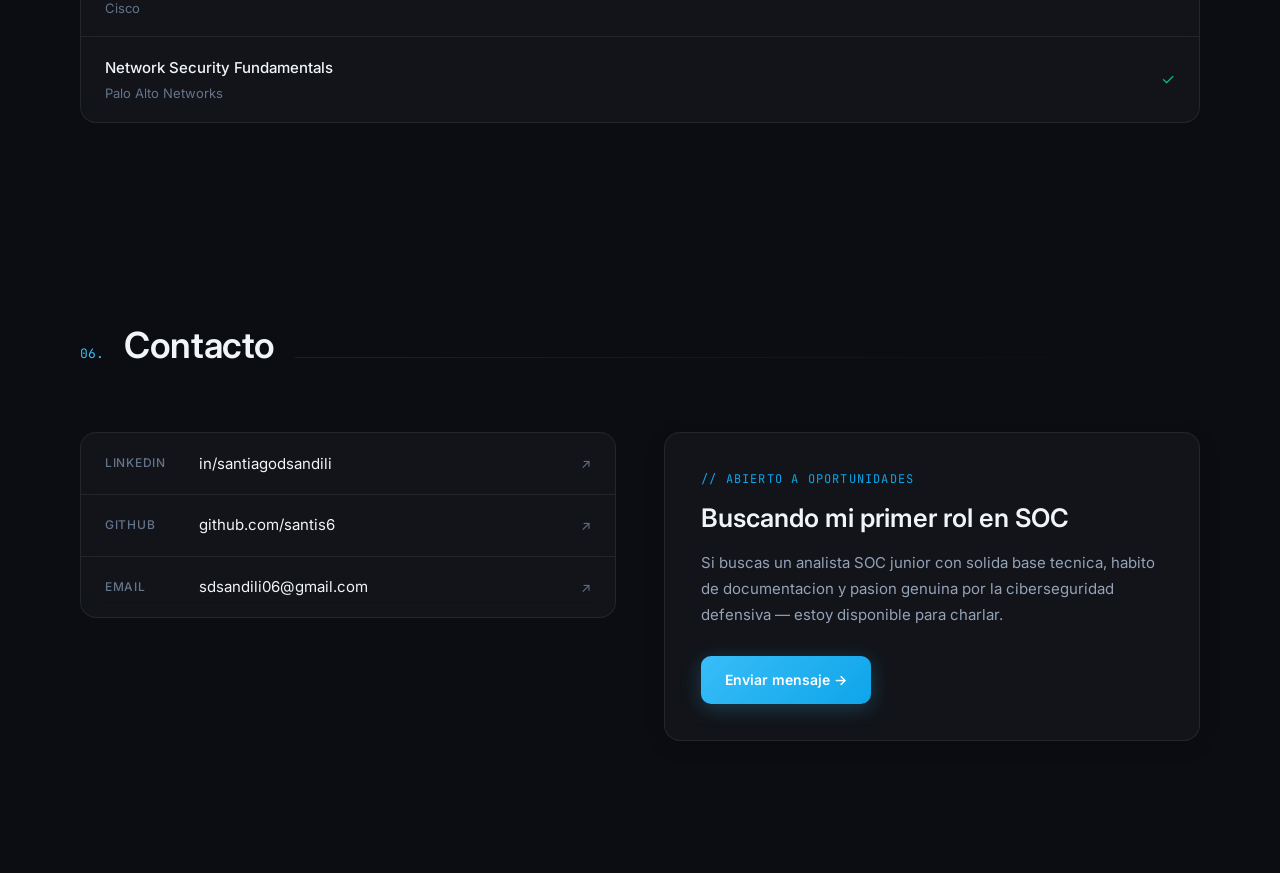
==== commit fa8e6f64: "update: glassmorphism premium, español, tools sin categorías, ribbon cert" ====
--- a/index.html
+++ b/index.html
@@ -1148,4 +1148,4 @@
 </script>
 
 </body>
-</html>
+</html>
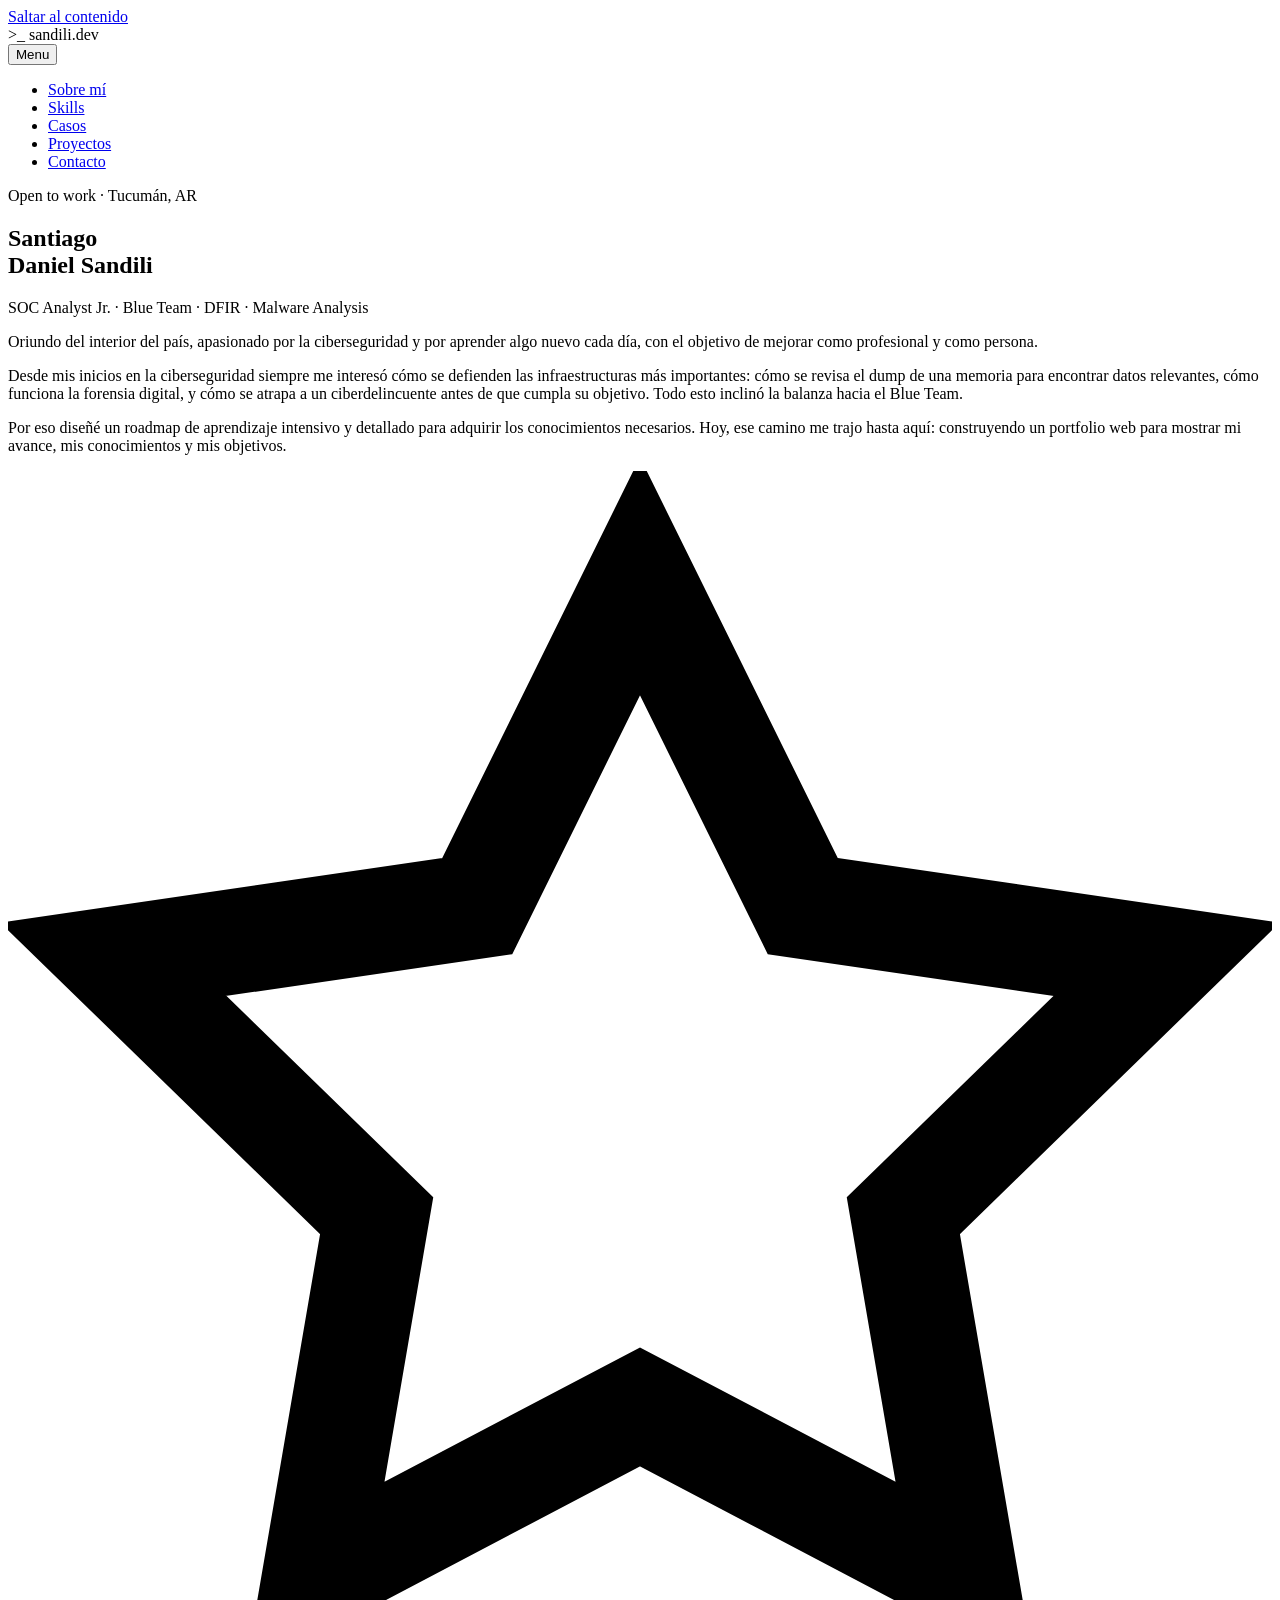
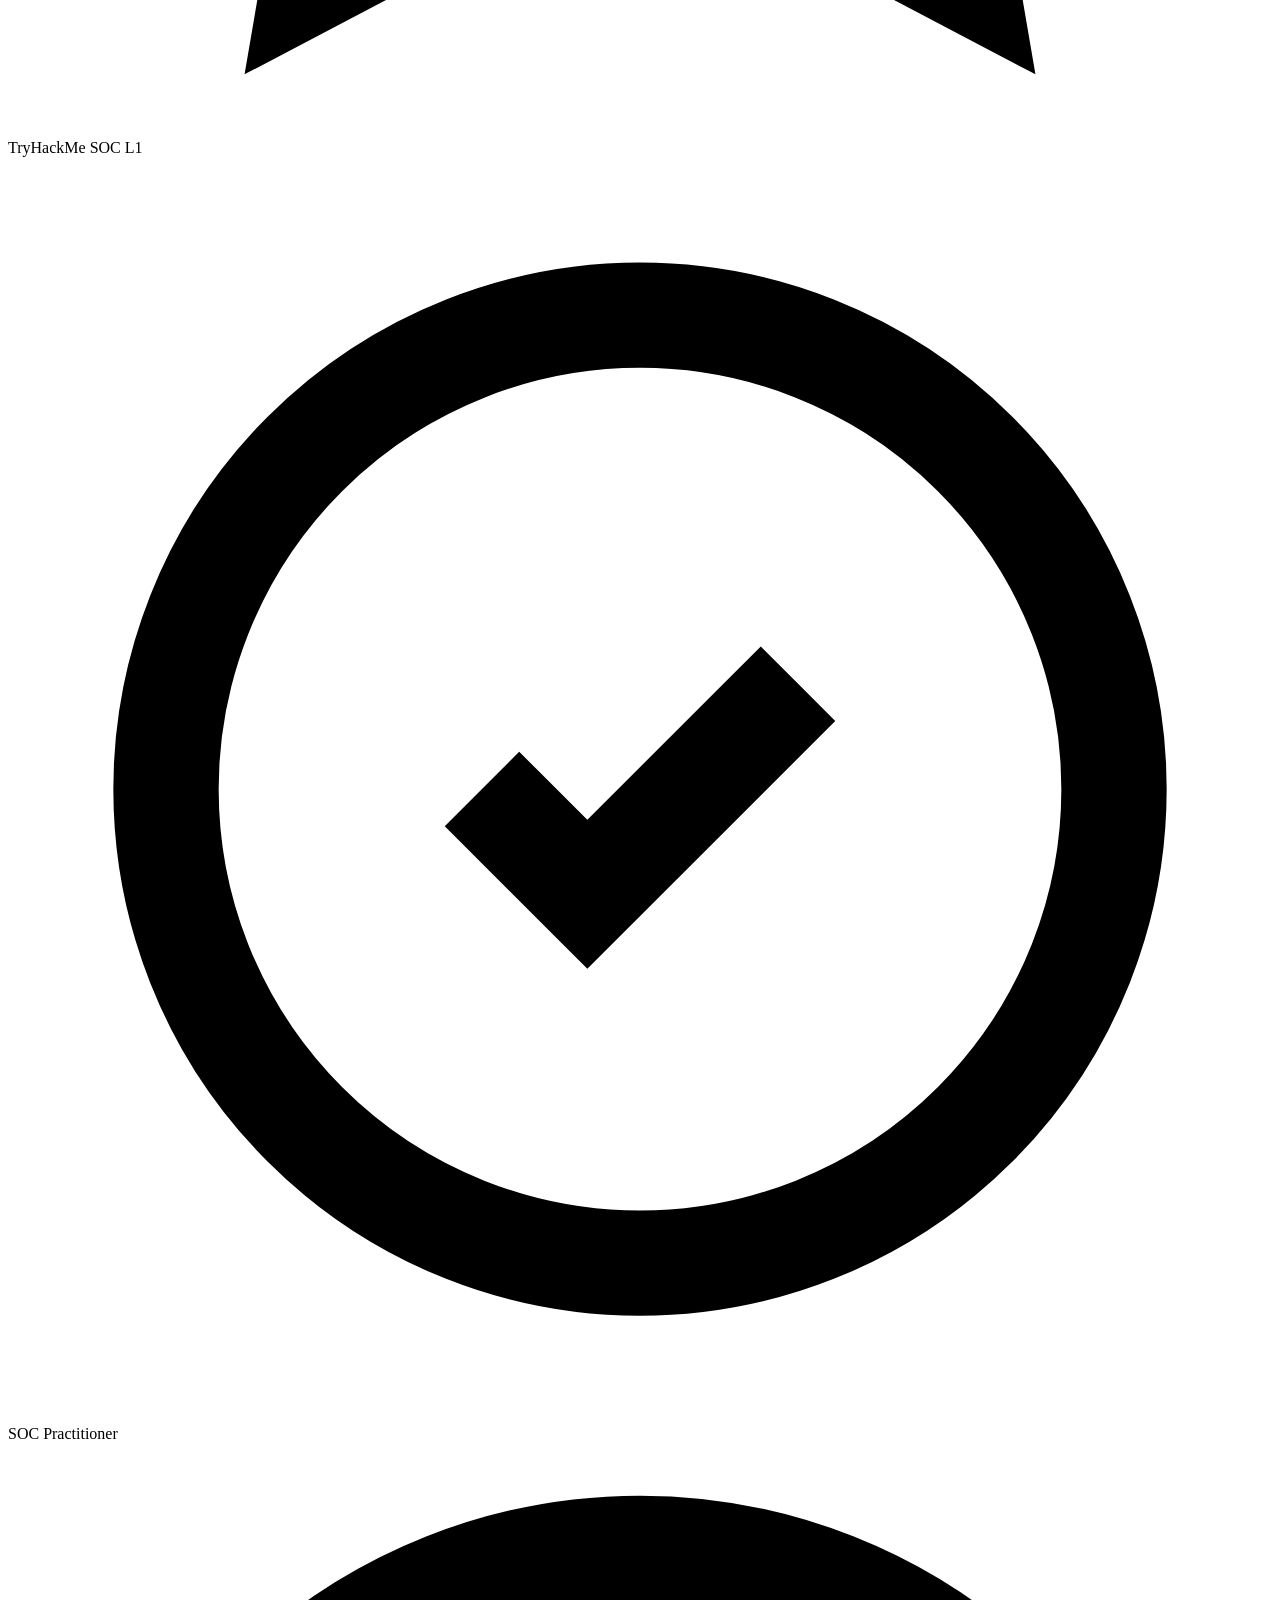
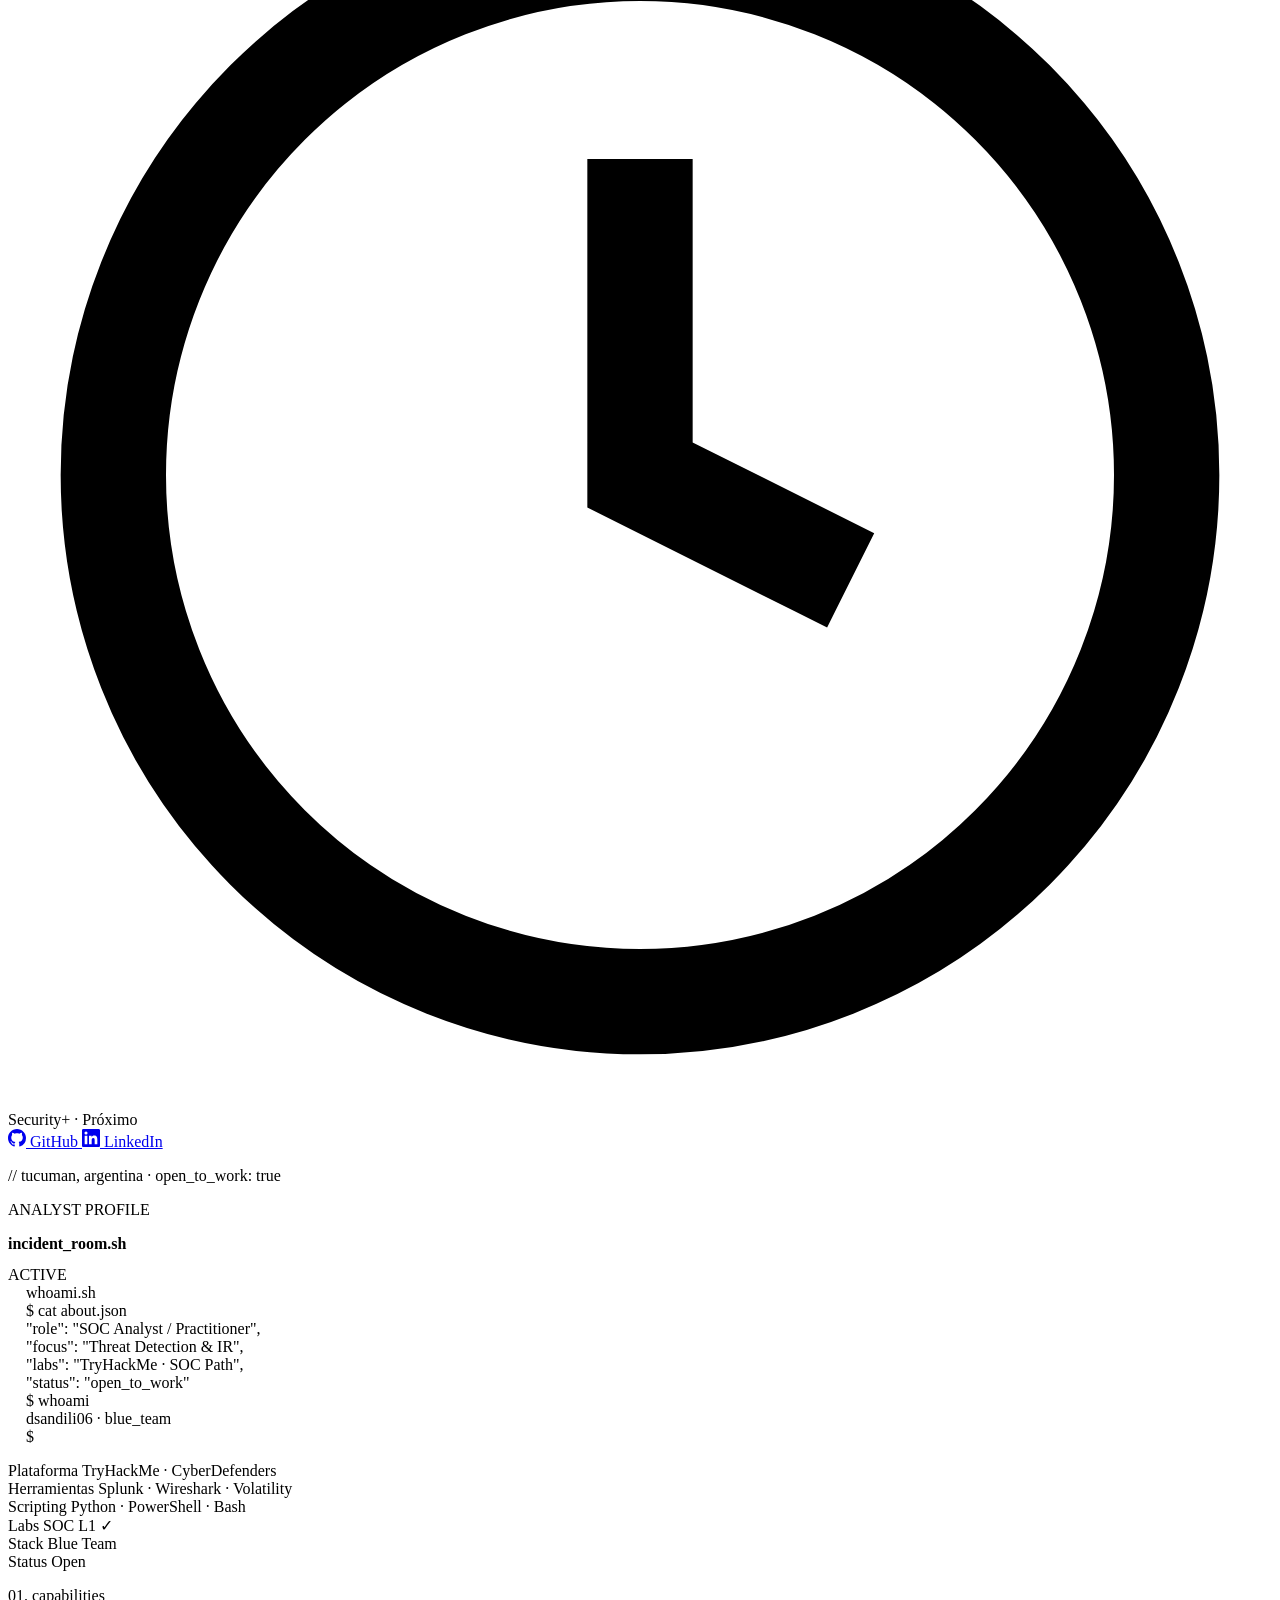
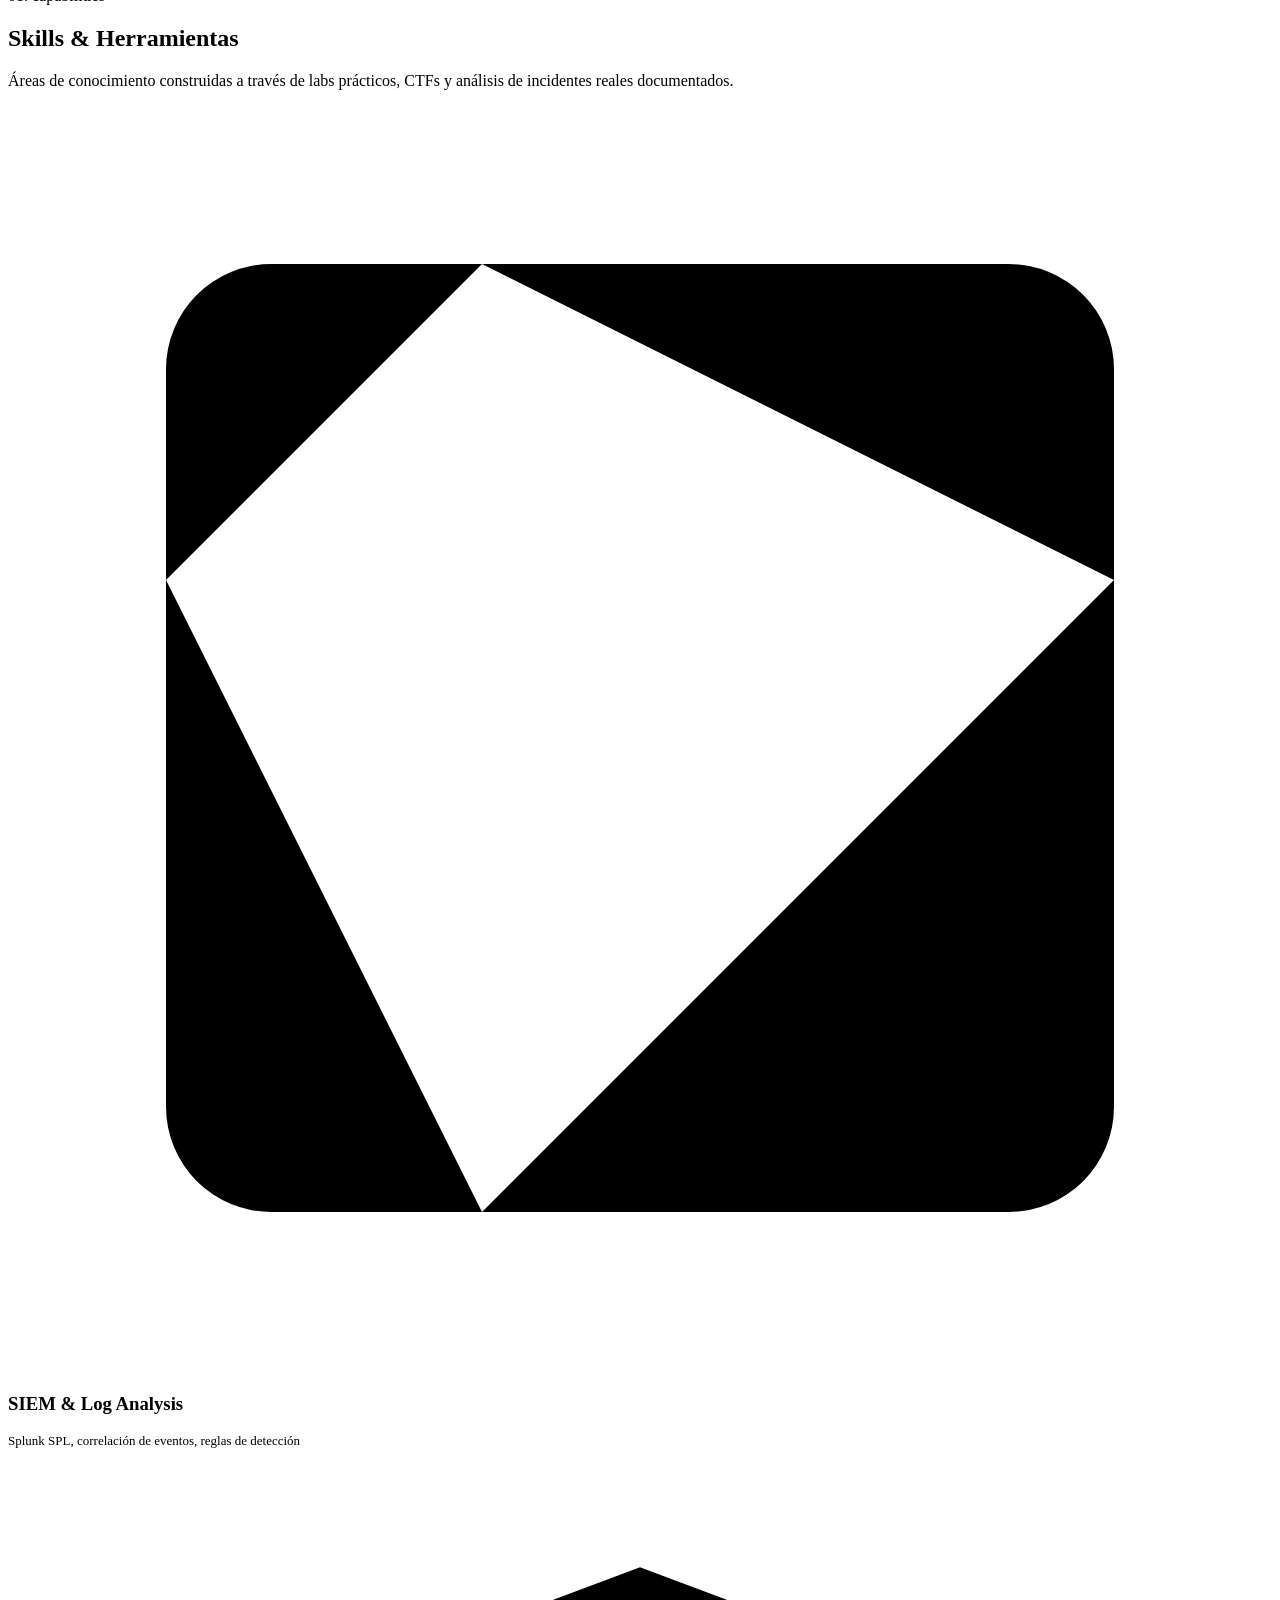
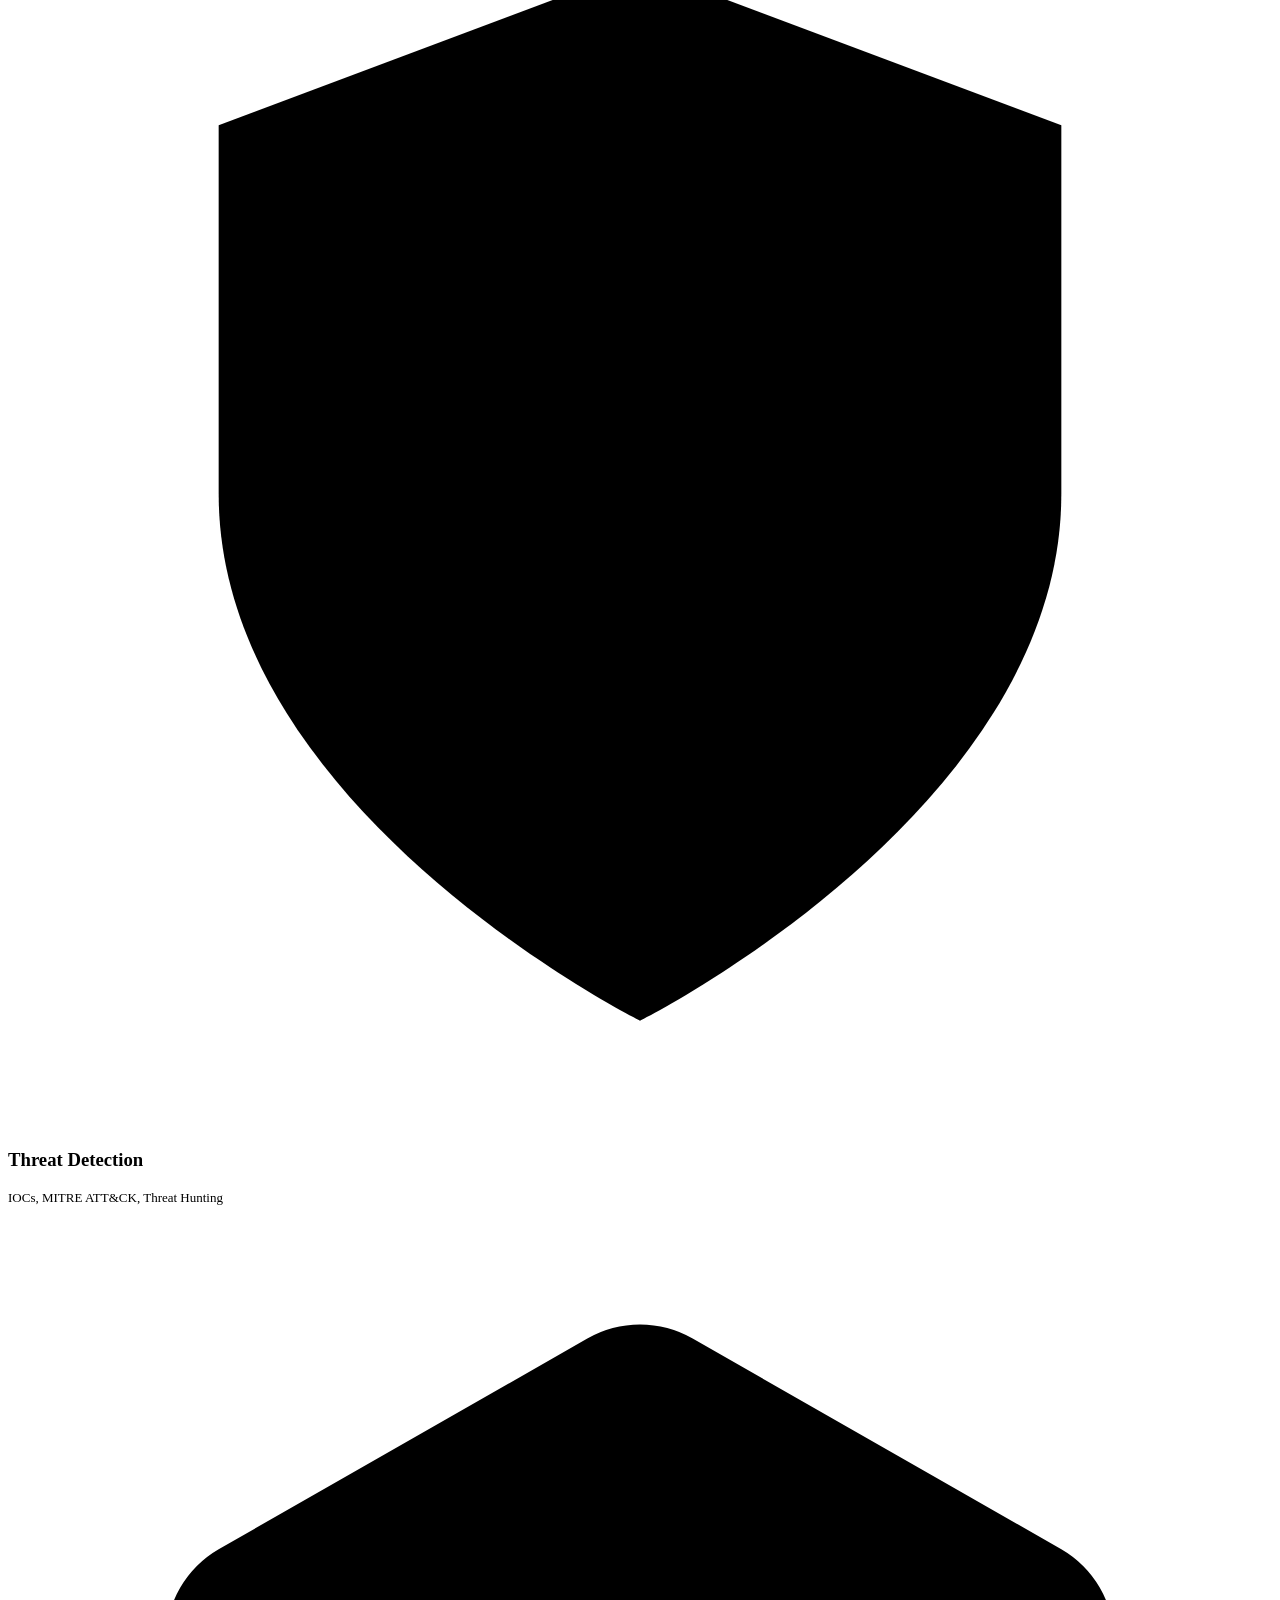
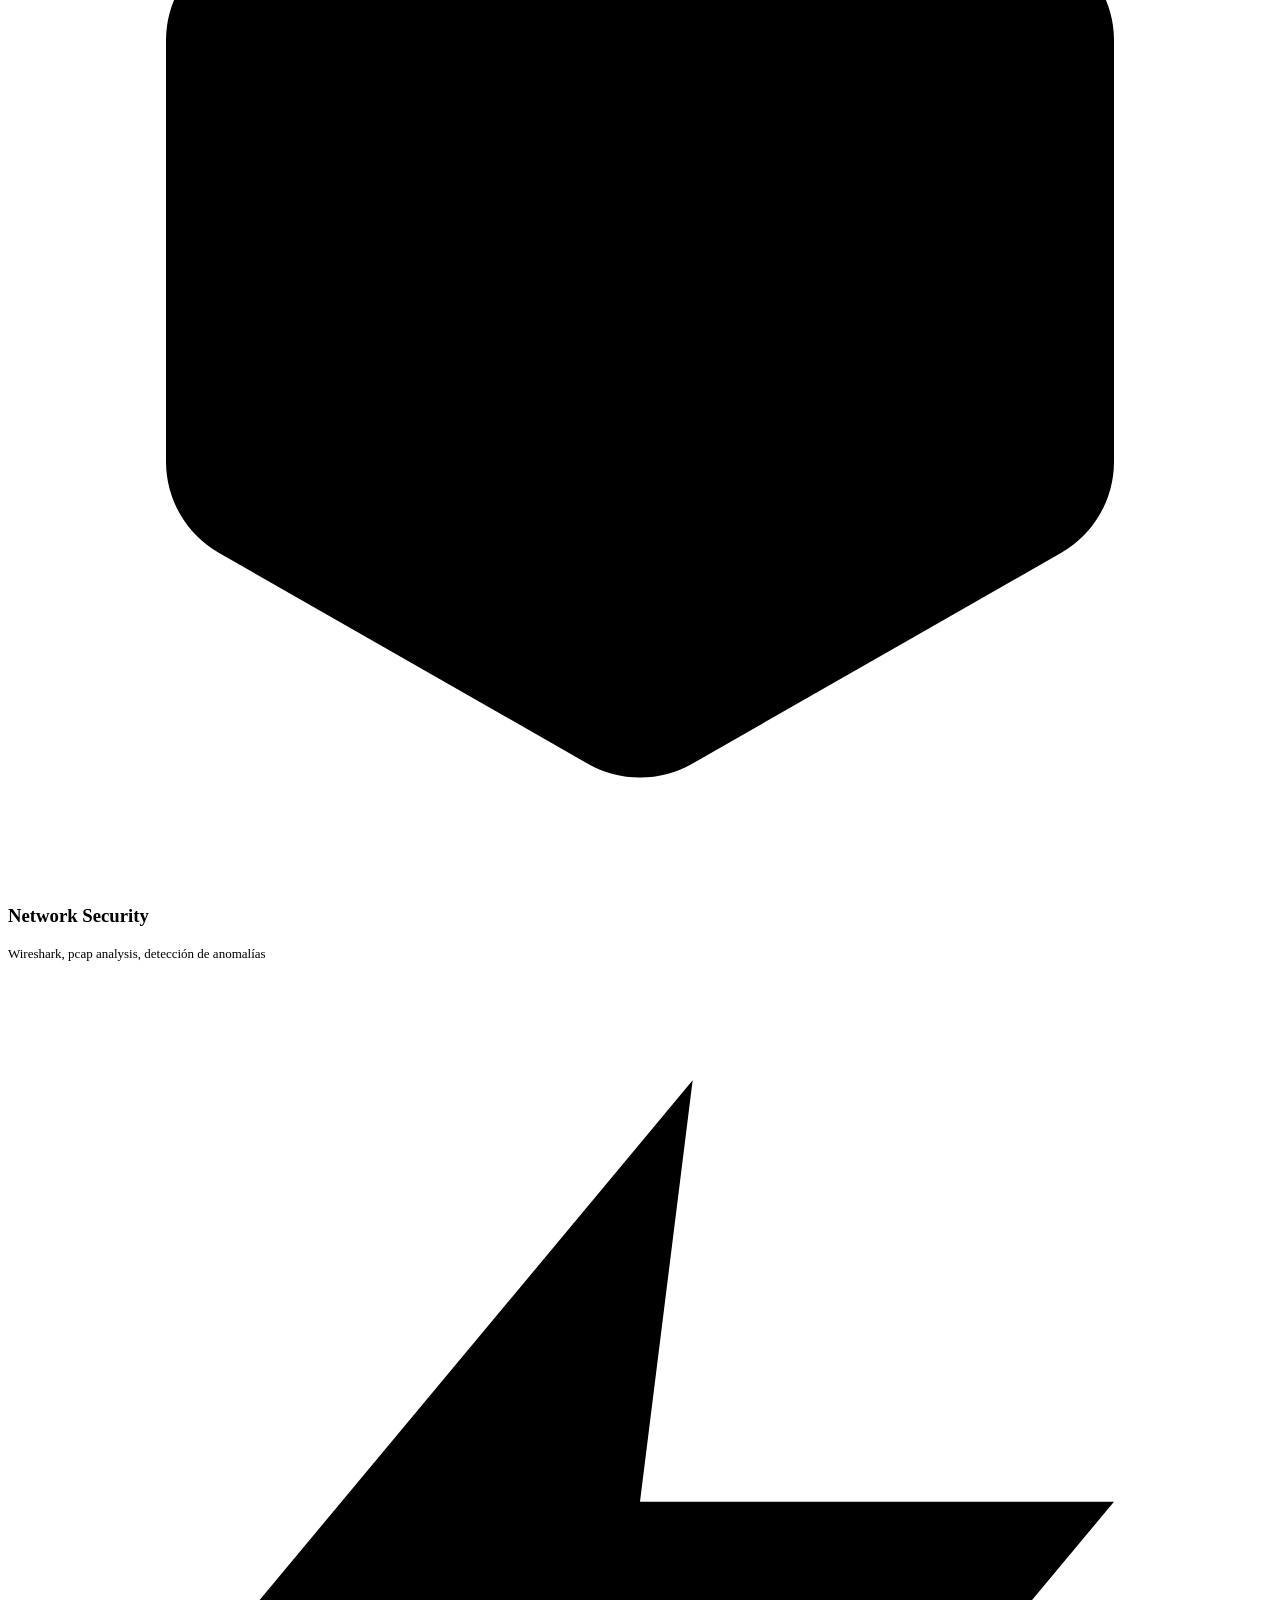
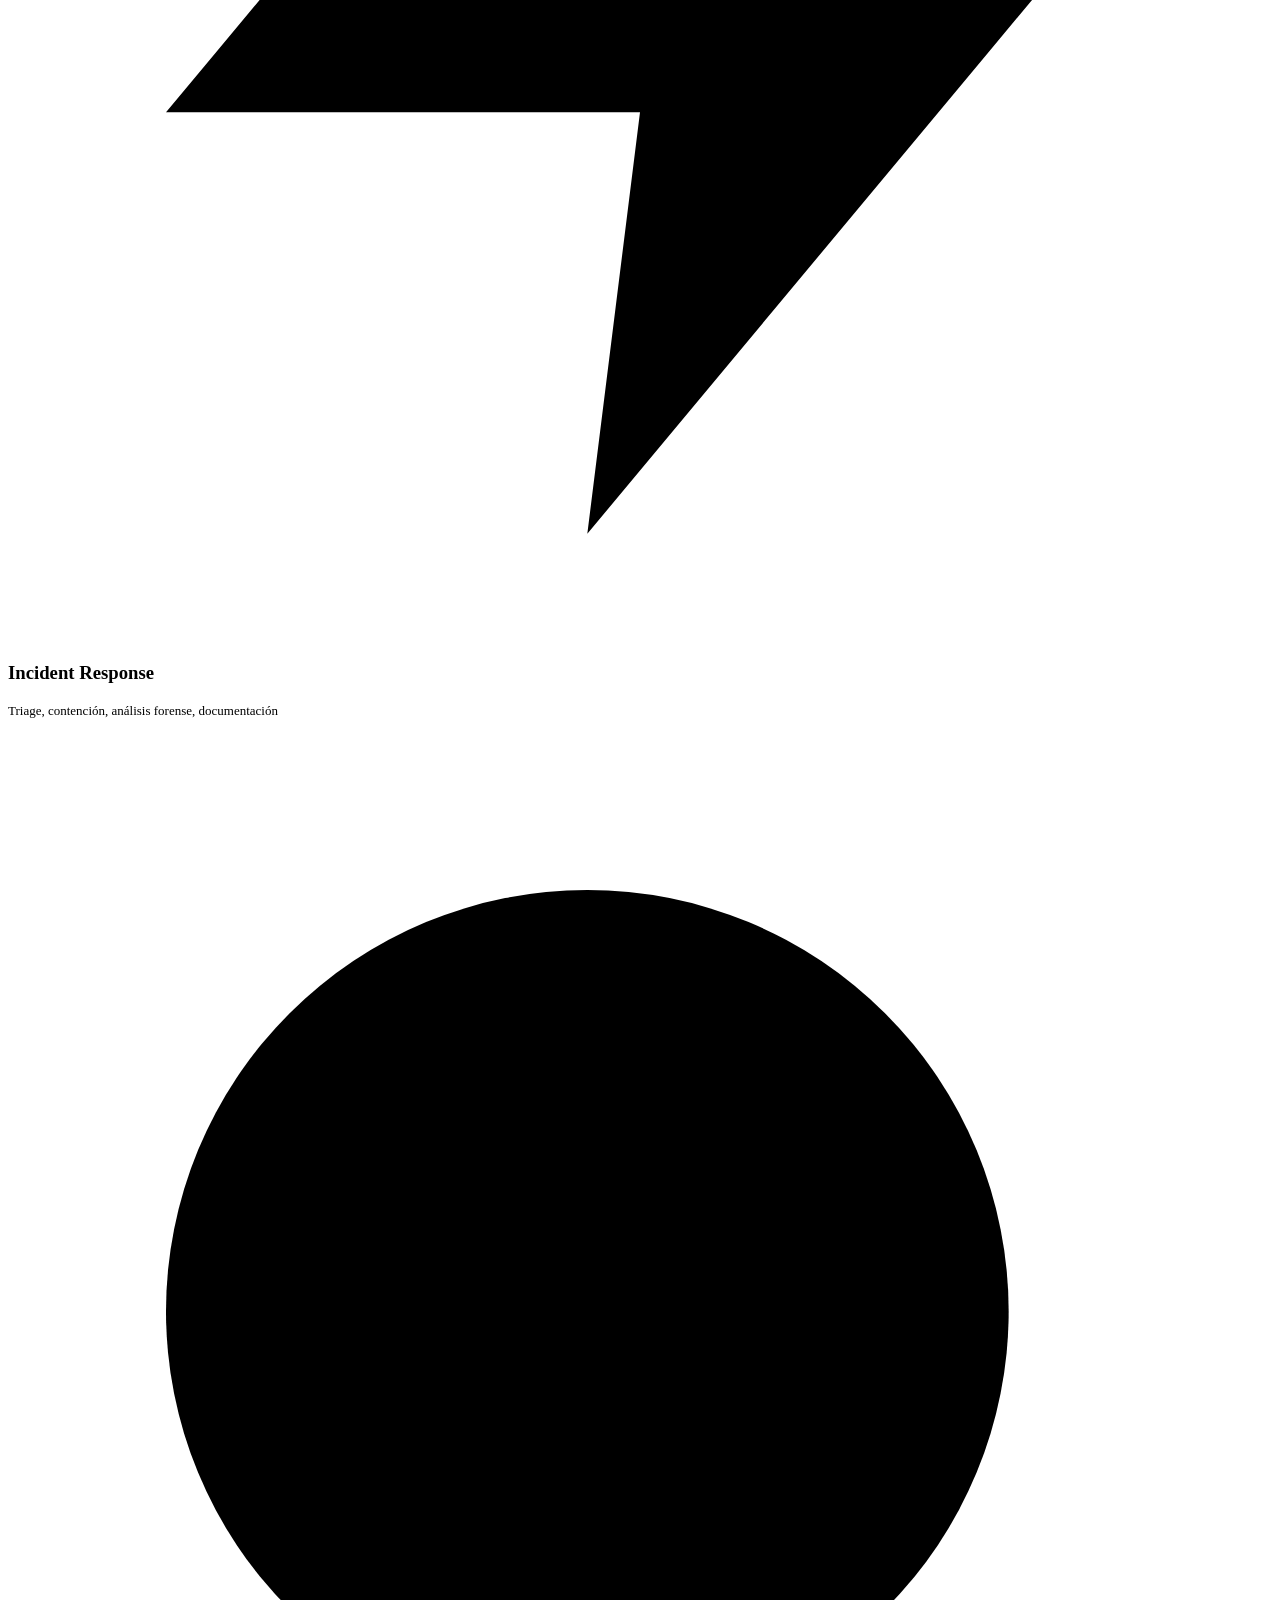
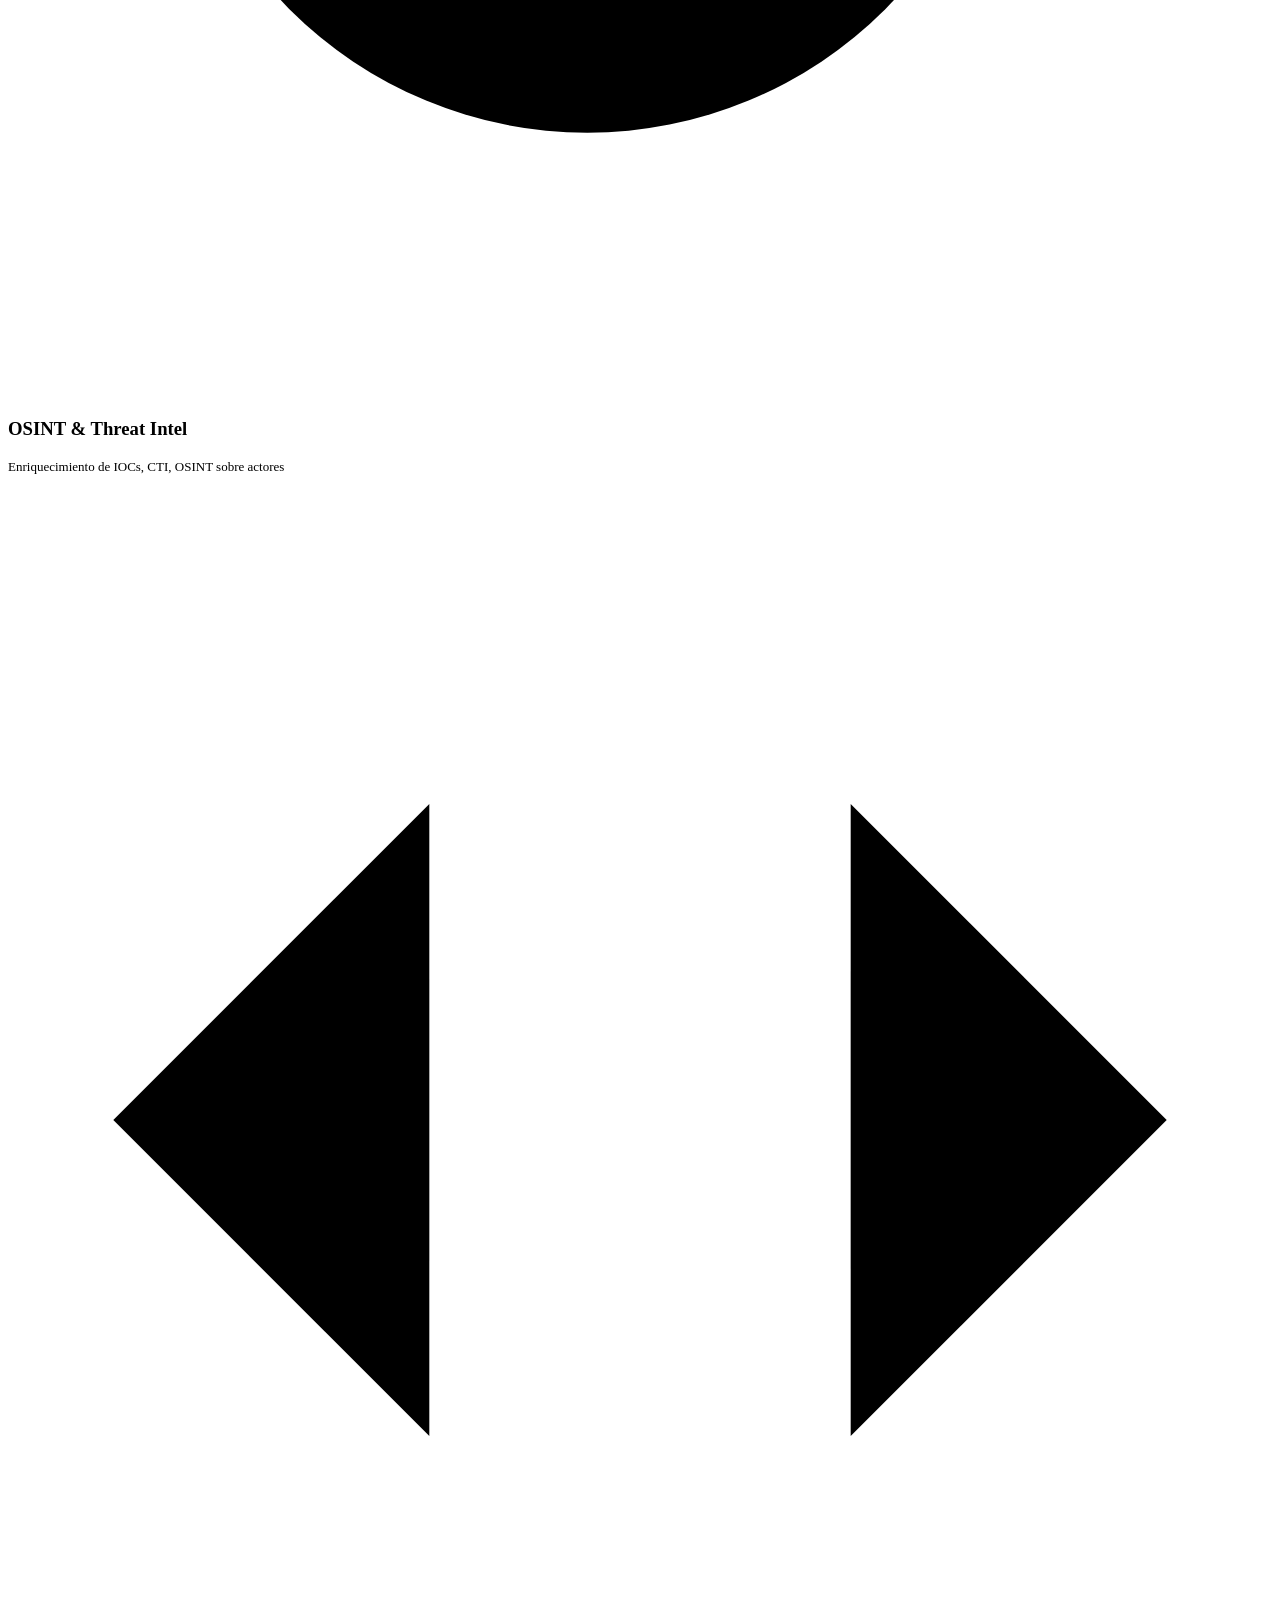
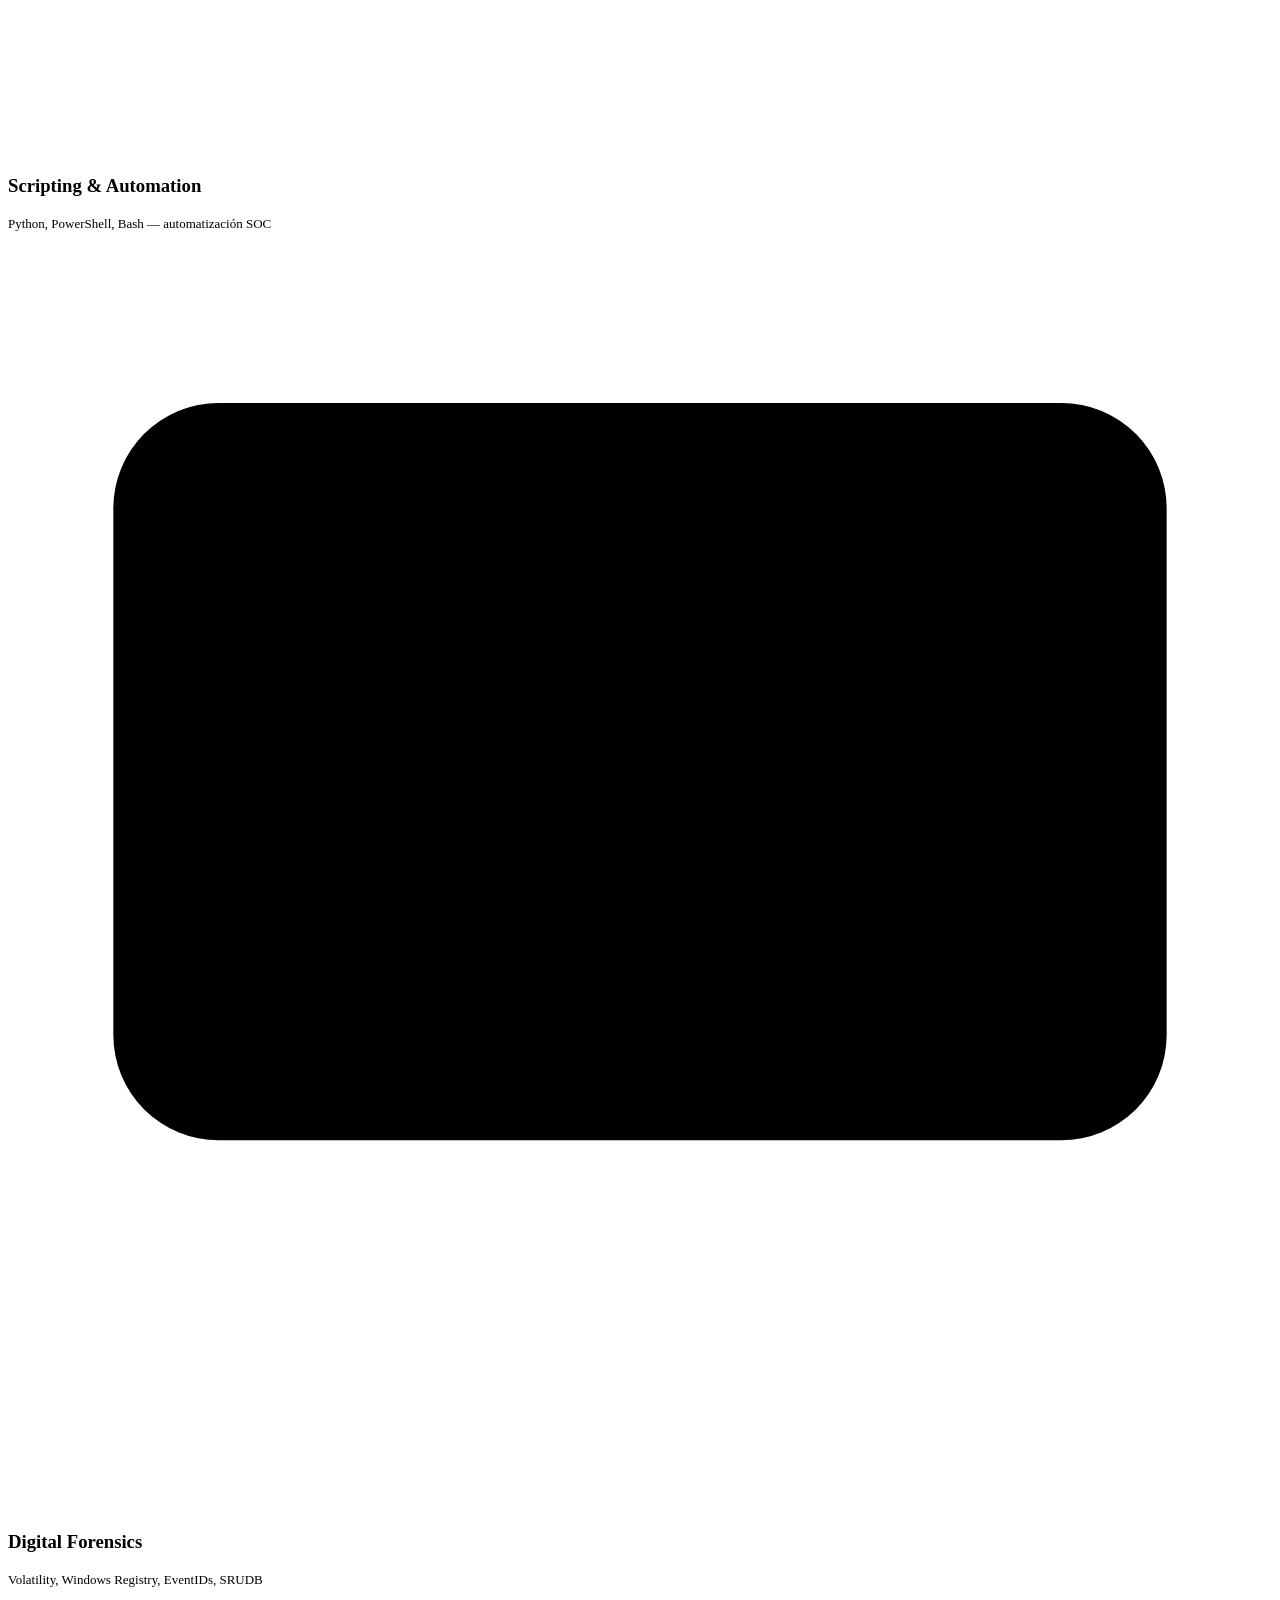
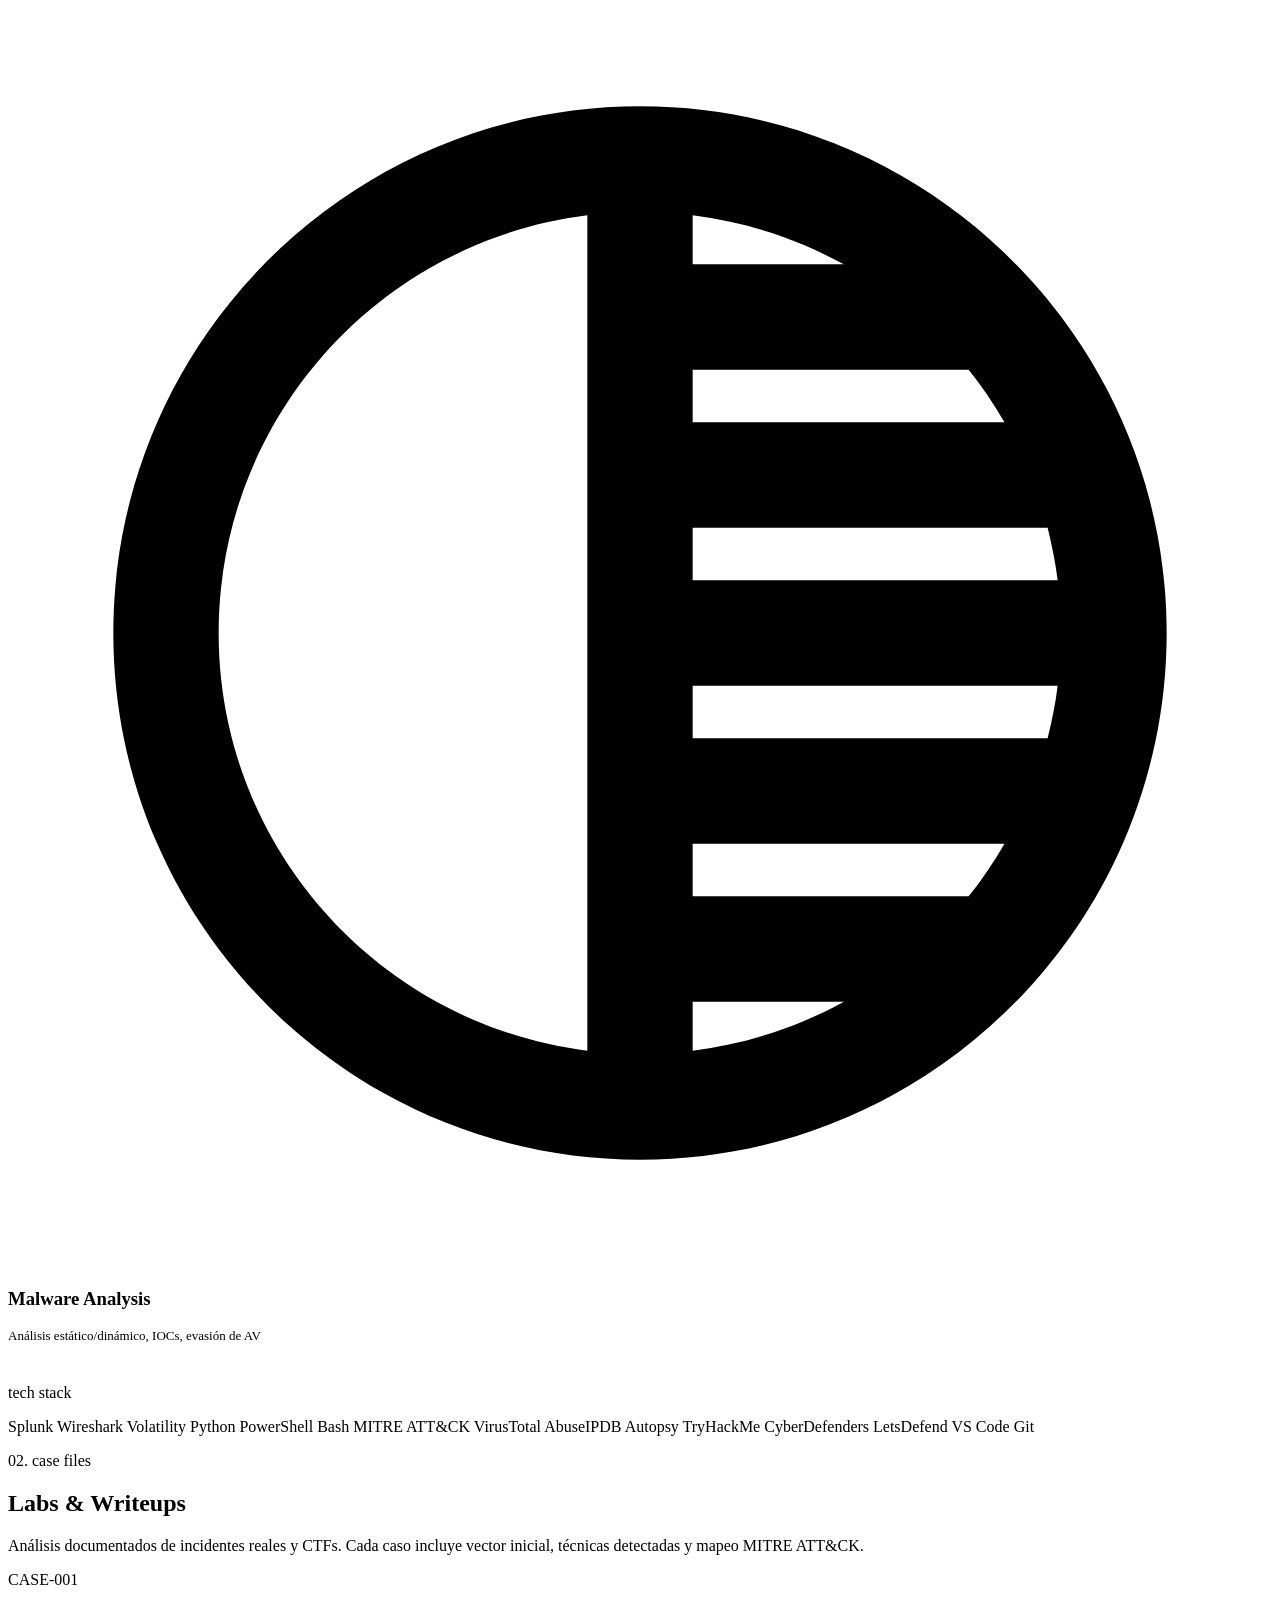
==== commit 0fe74ab0: "feat: nuevo portfolio - Incident Room v2 (index.html + styles.css + main.js)" ====
--- a/index.html
+++ b/index.html
@@ -1,1151 +1,584 @@
 <!DOCTYPE html>
 <html lang="es">
 <head>
-<meta charset="UTF-8" />
-<meta name="viewport" content="width=device-width, initial-scale=1.0" />
-<title>Santiago Daniel Sandili — SOC Analyst</title>
-<link href="https://fonts.googleapis.com/css2?family=Inter:wght@300;400;500;600;700&family=JetBrains+Mono:wght@400;500&display=swap" rel="stylesheet" />
-<style>
-  :root {
-    --bg: #0B0D12;
-    --bg2: rgba(255,255,255,0.03);
-    --bg3: rgba(255,255,255,0.06);
-    --border: rgba(255,255,255,0.08);
-    --border2: rgba(255,255,255,0.15);
-    --accent: #38BDF8;
-    --accent2: #0EA5E9;
-    --accent-dim: rgba(56,189,248,0.10);
-    --accent-dim2: rgba(56,189,248,0.25);
-    --text: #F1F5F9;
-    --text2: #94A3B8;
-    --text3: #64748B;
-    --warning: #F59E0B;
-    --danger: #EF4444;
-    --success: #10B981;
-    --mono: 'JetBrains Mono', monospace;
-    --sans: 'Inter', -apple-system, BlinkMacSystemFont, sans-serif;
-  }
-
-  *, *::before, *::after { box-sizing: border-box; margin: 0; padding: 0; }
-  html { scroll-behavior: smooth; }
-
-  body {
-    background: var(--bg);
-    color: var(--text);
-    font-family: var(--sans);
-    font-size: 16px;
-    line-height: 1.7;
-    min-height: 100vh;
-    -webkit-font-smoothing: antialiased;
-    -moz-osx-font-smoothing: grayscale;
-  }
-
-  /* GRADIENT MESH BACKGROUND */
-  .gradient-mesh {
-    position: fixed;
-    inset: 0;
-    pointer-events: none;
-    z-index: 0;
-    overflow: hidden;
-  }
-  .gradient-mesh::before,
-  .gradient-mesh::after {
-    content: '';
-    position: absolute;
-    border-radius: 50%;
-    filter: blur(120px);
-    opacity: 0.15;
-    animation: float 20s ease-in-out infinite;
-  }
-  .gradient-mesh::before {
-    width: 600px; height: 600px;
-    background: var(--accent);
-    top: -10%; left: -10%;
-    animation-delay: 0s;
-  }
-  .gradient-mesh::after {
-    width: 500px; height: 500px;
-    background: #8B5CF6;
-    bottom: -10%; right: -5%;
-    animation-delay: -10s;
-  }
-  @keyframes float {
-    0%, 100% { transform: translate(0, 0) scale(1); }
-    33% { transform: translate(30px, -30px) scale(1.1); }
-    66% { transform: translate(-20px, 20px) scale(0.9); }
-  }
-
-  /* GLASS NAV */
-  nav {
-    position: fixed;
-    top: 0; left: 0; right: 0;
-    z-index: 100;
-    background: rgba(11,13,18,0.6);
-    backdrop-filter: blur(20px);
-    -webkit-backdrop-filter: blur(20px);
-    border-bottom: 1px solid var(--border);
-    padding: 0 2.5rem;
-    height: 64px;
-    display: flex;
-    align-items: center;
-    justify-content: space-between;
-  }
-  .nav-logo {
-    font-family: var(--mono);
-    font-size: 13px;
-    color: var(--accent);
-    letter-spacing: 0.05em;
-  }
-  .nav-logo span { color: var(--text3); }
-
-  .nav-right { display: flex; align-items: center; gap: 1.5rem; }
-  .nav-links { display: flex; gap: 2rem; list-style: none; }
-  .nav-links a {
-    font-family: var(--sans);
-    font-size: 14px;
-    font-weight: 500;
-    color: var(--text2);
-    text-decoration: none;
-    transition: color 0.25s;
-    position: relative;
-  }
-  .nav-links a:hover { color: var(--accent); }
-  .nav-links a::after {
-    content: '';
-    position: absolute;
-    bottom: -4px; left: 0;
-    width: 0; height: 2px;
-    background: var(--accent);
-    transition: width 0.3s;
-  }
-  .nav-links a:hover::after { width: 100%; }
-
-  .menu-toggle {
-    display: none;
-    background: none;
-    border: none;
-    color: var(--text2);
-    font-size: 20px;
-    cursor: pointer;
-  }
-
-  .mobile-nav {
-    display: none;
-    position: fixed;
-    top: 64px; left: 0; right: 0;
-    background: rgba(11,13,18,0.9);
-    backdrop-filter: blur(20px);
-    border-bottom: 1px solid var(--border);
-    z-index: 99;
-    padding: 1rem 2rem;
-  }
-  .mobile-nav a {
-    display: block;
-    padding: 0.75rem 0;
-    color: var(--text2);
-    text-decoration: none;
-    font-size: 14px;
-    font-weight: 500;
-    border-bottom: 1px solid var(--border);
-  }
-  .mobile-nav a:last-child { border-bottom: none; }
-  .mobile-nav a:hover { color: var(--accent); }
-
-  .status-bar {
-    position: fixed;
-    bottom: 0; left: 0; right: 0;
-    z-index: 100;
-    background: rgba(11,13,18,0.6);
-    backdrop-filter: blur(20px);
-    border-top: 1px solid var(--border);
-    height: 36px;
-    display: flex;
-    align-items: center;
-    justify-content: center;
-    gap: 2rem;
-    font-family: var(--sans);
-    font-size: 12px;
-    color: var(--text3);
-  }
-
-  main { padding-top: 64px; padding-bottom: 36px; position: relative; z-index: 1; }
-
-  .hero {
-    min-height: calc(100vh - 64px - 36px);
-    display: flex;
-    align-items: center;
-    justify-content: center;
-    padding: 5rem 4rem;
-    position: relative;
-    overflow: hidden;
-  }
-  .hero-grid {
-    position: absolute;
-    inset: 0;
-    background-image: linear-gradient(var(--border) 1px, transparent 1px), linear-gradient(90deg, var(--border) 1px, transparent 1px);
-    background-size: 80px 80px;
-    opacity: 0.3;
-    mask-image: radial-gradient(ellipse 70% 70% at 50% 50%, black, transparent);
-  }
-  .hero-inner {
-    position: relative;
-    z-index: 1;
-    max-width: 1100px;
-    width: 100%;
-    display: grid;
-    grid-template-columns: 1fr 1fr;
-    gap: 4rem;
-    align-items: center;
-  }
-  .hero-tag {
-    display: inline-flex;
-    align-items: center;
-    gap: 8px;
-    font-family: var(--sans);
-    font-size: 12px;
-    font-weight: 500;
-    letter-spacing: 0.08em;
-    text-transform: uppercase;
-    color: var(--accent);
-    border: 1px solid var(--accent-dim2);
-    background: var(--accent-dim);
-    padding: 6px 16px;
-    border-radius: 100px;
-    margin-bottom: 2rem;
-  }
-  .hero-title {
-    font-family: var(--sans);
-    font-size: clamp(3.2rem, 5.5vw, 5.5rem);
-    font-weight: 700;
-    line-height: 1.05;
-    color: var(--text);
-    margin-bottom: 0.5rem;
-    letter-spacing: -0.02em;
-  }
-  .hero-title .accent {
-    color: var(--accent);
-    background: linear-gradient(135deg, var(--accent), #8B5CF6);
-    -webkit-background-clip: text;
-    -webkit-text-fill-color: transparent;
-    background-clip: text;
-  }
-  .hero-subtitle {
-    font-family: var(--sans);
-    font-size: clamp(1.4rem, 2.2vw, 2rem);
-    font-weight: 300;
-    color: var(--text2);
-    margin-bottom: 2rem;
-    line-height: 1.4;
-  }
-  .hero-bio {
-    font-family: var(--sans);
-    font-size: 16px;
-    color: var(--text2);
-    line-height: 1.8;
-    max-width: 480px;
-    margin-bottom: 2.5rem;
-  }
-  .hero-bio .hl { color: var(--accent); font-weight: 500; }
-  .hero-actions { display: flex; gap: 1rem; flex-wrap: wrap; }
-
-  .btn-primary {
-    display: inline-flex;
-    align-items: center;
-    gap: 8px;
-    background: linear-gradient(135deg, var(--accent), var(--accent2));
-    color: #fff;
-    font-family: var(--sans);
-    font-size: 14px;
-    font-weight: 600;
-    padding: 12px 24px;
-    border: none;
-    border-radius: 10px;
-    cursor: pointer;
-    text-decoration: none;
-    transition: all 0.3s ease;
-    box-shadow: 0 4px 20px rgba(56,189,248,0.25);
-  }
-  .btn-primary:hover {
-    transform: translateY(-2px);
-    box-shadow: 0 8px 30px rgba(56,189,248,0.4);
-  }
-  .btn-outline {
-    display: inline-flex;
-    align-items: center;
-    gap: 8px;
-    background: var(--bg2);
-    backdrop-filter: blur(10px);
-    color: var(--text);
-    font-family: var(--sans);
-    font-size: 14px;
-    font-weight: 500;
-    padding: 12px 24px;
-    border: 1px solid var(--border);
-    border-radius: 10px;
-    cursor: pointer;
-    text-decoration: none;
-    transition: all 0.3s ease;
-  }
-  .btn-outline:hover {
-    border-color: var(--accent-dim2);
-    background: var(--accent-dim);
-    color: var(--accent);
-    transform: translateY(-2px);
-  }
-
-  .terminal {
-    background: var(--bg2);
-    backdrop-filter: blur(20px);
-    border: 1px solid var(--border);
-    border-radius: 12px;
-    overflow: hidden;
-    width: 100%;
-    max-width: 440px;
-    box-shadow: 0 8px 32px rgba(0,0,0,0.3);
-  }
-  .terminal-bar {
-    background: rgba(255,255,255,0.04);
-    border-bottom: 1px solid var(--border);
-    padding: 12px 16px;
-    display: flex;
-    align-items: center;
-    gap: 8px;
-  }
-  .tb-dot { width: 10px; height: 10px; border-radius: 50%; }
-  .tb-red { background: #FF5F57; }
-  .tb-amber { background: #FFBD2E; }
-  .tb-green { background: #28CA41; }
-  .terminal-title {
-    font-family: var(--mono);
-    font-size: 11px;
-    color: var(--text3);
-    margin-left: auto;
-  }
-  .terminal-body {
-    padding: 1.25rem 1.5rem;
-    font-family: var(--mono);
-    font-size: 13px;
-    line-height: 2;
-  }
-  .t-prompt { color: var(--accent2); }
-  .t-cmd { color: var(--text); }
-  .t-out { color: var(--text2); padding-left: 1rem; }
-  .t-key { color: #C084FC; }
-  .t-val { color: var(--accent); }
-  .t-warn { color: var(--warning); }
-  .t-err { color: var(--danger); }
-  .cursor {
-    display: inline-block;
-    width: 8px; height: 15px;
-    background: var(--accent);
-    vertical-align: middle;
-    animation: blink 1s step-end infinite;
-  }
-  @keyframes blink { 0%,100% { opacity: 1; } 50% { opacity: 0; } }
-
-  section {
-    padding: 6rem 5rem;
-    position: relative;
-    z-index: 1;
-  }
-  .section-header {
-    display: flex;
-    align-items: baseline;
-    gap: 1.25rem;
-    margin-bottom: 3.5rem;
-  }
-  .section-num {
-    font-family: var(--mono);
-    font-size: 13px;
-    color: var(--accent);
-  }
-  .section-title {
-    font-family: var(--sans);
-    font-size: 2.25rem;
-    font-weight: 600;
-    color: var(--text);
-    letter-spacing: -0.01em;
-  }
-  .section-line {
-    flex: 1;
-    height: 1px;
-    background: linear-gradient(90deg, var(--border), transparent);
-  }
-
-  .skills-list {
-    display: flex;
-    flex-direction: column;
-    gap: 0;
-    border-radius: 16px;
-    overflow: hidden;
-  }
-  .skill-row {
-    display: grid;
-    grid-template-columns: 280px 1fr;
-    gap: 2rem;
-    align-items: start;
-    padding: 1.5rem 2rem;
-    background: var(--bg2);
-    backdrop-filter: blur(10px);
-    border: 1px solid var(--border);
-    border-bottom: none;
-    transition: all 0.3s ease;
-  }
-  .skill-row:last-child { border-bottom: 1px solid var(--border); border-radius: 0 0 16px 16px; }
-  .skill-row:first-child { border-radius: 16px 16px 0 0; }
-  .skill-row:hover {
-    background: var(--bg3);
-    border-color: var(--border2);
-  }
-  .skill-row-name {
-    font-family: var(--sans);
-    font-size: 1.05rem;
-    font-weight: 600;
-    color: var(--text);
-  }
-  .skill-row-desc {
-    font-family: var(--sans);
-    font-size: 15px;
-    color: var(--text2);
-    line-height: 1.65;
-  }
-
-  .tools-cloud {
-    display: flex;
-    flex-wrap: wrap;
-    gap: 10px;
-    justify-content: center;
-  }
-  .tool-tag {
-    font-family: var(--sans);
-    font-size: 14px;
-    font-weight: 500;
-    color: var(--text2);
-    background: var(--bg2);
-    backdrop-filter: blur(10px);
-    border: 1px solid var(--border);
-    padding: 8px 16px;
-    border-radius: 10px;
-    transition: all 0.25s ease;
-  }
-  .tool-tag:hover {
-    border-color: var(--accent-dim2);
-    color: var(--accent);
-    background: var(--accent-dim);
-    transform: translateY(-2px);
-  }
-
-  .labs-list {
-    display: grid;
-    grid-template-columns: repeat(auto-fit, minmax(320px, 1fr));
-    gap: 1.25rem;
-  }
-  .lab-card {
-    background: var(--bg2);
-    backdrop-filter: blur(10px);
-    border: 1px solid var(--border);
-    border-radius: 16px;
-    padding: 1.75rem;
-    display: flex;
-    flex-direction: column;
-    transition: all 0.4s cubic-bezier(0.16, 1, 0.3, 1);
-    text-decoration: none;
-    color: inherit;
-    box-shadow: 0 4px 20px rgba(0,0,0,0.15);
-  }
-  .lab-card:hover {
-    border-color: var(--border2);
-    transform: translateY(-6px);
-    box-shadow: 0 20px 50px rgba(0,0,0,0.25);
-  }
-  .lab-card.placeholder {
-    opacity: 0.5;
-    cursor: default;
-  }
-  .lab-card.placeholder:hover {
-    transform: none;
-    border-color: var(--border);
-    box-shadow: 0 4px 20px rgba(0,0,0,0.15);
-  }
-  .lab-cat {
-    font-family: var(--sans);
-    font-size: 11px;
-    font-weight: 600;
-    letter-spacing: 0.08em;
-    text-transform: uppercase;
-    color: var(--accent);
-    margin-bottom: 0.75rem;
-  }
-  .lab-title {
-    font-family: var(--sans);
-    font-size: 1.15rem;
-    font-weight: 600;
-    color: var(--text);
-    margin-bottom: 0.75rem;
-    letter-spacing: -0.01em;
-  }
-  .lab-desc {
-    font-family: var(--sans);
-    font-size: 14px;
-    color: var(--text2);
-    line-height: 1.65;
-    flex: 1;
-    margin-bottom: 1.25rem;
-  }
-  .lab-arrow {
-    font-size: 14px;
-    color: var(--text3);
-    transition: all 0.2s;
-  }
-  .lab-card:hover .lab-arrow { color: var(--accent); }
-
-  .labs-more {
-    margin-top: 2.5rem;
-    text-align: center;
-  }
-
-  .certs-grid {
-    display: grid;
-    grid-template-columns: repeat(auto-fit, minmax(280px, 1fr));
-    gap: 1.25rem;
-  }
-  .cert-card {
-    background: var(--bg2);
-    backdrop-filter: blur(10px);
-    border: 1px solid var(--border);
-    border-radius: 16px;
-    padding: 1.75rem;
-    position: relative;
-    overflow: hidden;
-    transition: all 0.4s cubic-bezier(0.16, 1, 0.3, 1);
-    display: flex;
-    flex-direction: column;
-    box-shadow: 0 4px 20px rgba(0,0,0,0.15);
-  }
-  .cert-card::before {
-    content: '';
-    position: absolute;
-    top: 0; left: 0; right: 0;
-    height: 2px;
-    background: var(--accent);
-  }
-  .cert-card.pending::before { background: var(--text3); }
-  .cert-card:hover {
-    border-color: var(--border2);
-    transform: translateY(-4px);
-    box-shadow: 0 20px 50px rgba(0,0,0,0.25);
-  }
-  .cert-card.featured {
-    border: 1px solid var(--border);
-    box-shadow: 0 4px 20px rgba(0,0,0,0.15);
-  }
-  .cert-card.featured::before {
-    height: 2px;
-    background: var(--accent);
-  }
-  .cert-ribbon {
-    position: absolute;
-    top: 14px;
-    right: -28px;
-    transform: rotate(45deg);
-    background: linear-gradient(135deg, var(--accent), var(--accent2));
-    color: #fff;
-    font-family: var(--sans);
-    font-size: 9px;
-    font-weight: 700;
-    letter-spacing: 0.12em;
-    text-transform: uppercase;
-    padding: 4px 30px;
-    box-shadow: 0 2px 8px rgba(56,189,248,0.3);
-    pointer-events: none;
-    z-index: 2;
-  }
-  .cert-org {
-    font-family: var(--sans);
-    font-size: 11px;
-    font-weight: 500;
-    color: var(--text3);
-    letter-spacing: 0.08em;
-    text-transform: uppercase;
-    margin-bottom: 6px;
-  }
-  .cert-name {
-    font-family: var(--sans);
-    font-size: 1.15rem;
-    font-weight: 600;
-    color: var(--text);
-    line-height: 1.35;
-    margin-bottom: 1.25rem;
-    flex: 1;
-  }
-  .cert-link {
-    display: inline-flex;
-    align-items: center;
-    gap: 8px;
-    font-family: var(--sans);
-    font-size: 14px;
-    font-weight: 500;
-    color: var(--text);
-    text-decoration: none;
-    position: relative;
-    transition: all 0.25s;
-  }
-  .cert-link::after {
-    content: '';
-    position: absolute;
-    bottom: -2px;
-    left: 0;
-    width: 0;
-    height: 1px;
-    background: var(--accent);
-    transition: width 0.3s;
-  }
-  .cert-link:hover {
-    color: var(--text);
-  }
-  .cert-link:hover::after {
-    width: 100%;
-  }
-  .cert-status {
-    display: inline-block;
-    font-family: var(--sans);
-    font-size: 12px;
-    font-weight: 500;
-    padding: 4px 12px;
-    border-radius: 6px;
-  }
-  .cert-status.active { background: var(--accent-dim); color: var(--accent); }
-  .cert-status.pending { background: rgba(255,255,255,0.05); color: var(--text3); }
-
-  .courses-list {
-    display: flex;
-    flex-direction: column;
-    gap: 0;
-    border: 1px solid var(--border);
-    border-radius: 16px;
-    overflow: hidden;
-    margin-top: 2rem;
-    background: var(--bg2);
-    backdrop-filter: blur(10px);
-  }
-  .course-item {
-    display: flex;
-    align-items: center;
-    justify-content: space-between;
-    padding: 1.1rem 1.5rem;
-    border-bottom: 1px solid var(--border);
-    transition: all 0.2s;
-  }
-  .course-item:last-child { border-bottom: none; }
-  .course-item:hover { background: var(--bg3); }
-  .course-name { font-family: var(--sans); font-size: 15px; font-weight: 500; color: var(--text); }
-  .course-org { font-family: var(--sans); font-size: 13px; color: var(--text3); margin-top: 2px; }
-  .course-status { font-size: 16px; color: var(--success); }
-
-  .about-text {
-    font-family: var(--sans);
-    font-size: 17px;
-    color: var(--text2);
-    line-height: 1.85;
-    max-width: 720px;
-  }
-  .about-text p { margin-bottom: 1.25rem; }
-  .about-text p:last-child { margin-bottom: 0; }
-
-  .contact-grid {
-    display: grid;
-    grid-template-columns: 1fr 1fr;
-    gap: 3rem;
-    align-items: start;
-  }
-  .contact-links {
-    display: flex;
-    flex-direction: column;
-    gap: 0;
-    border: 1px solid var(--border);
-    border-radius: 16px;
-    overflow: hidden;
-    background: var(--bg2);
-    backdrop-filter: blur(10px);
-  }
-  .contact-link {
-    display: flex;
-    align-items: center;
-    justify-content: space-between;
-    padding: 1.1rem 1.5rem;
-    border-bottom: 1px solid var(--border);
-    text-decoration: none;
-    color: var(--text);
-    transition: all 0.2s ease;
-  }
-  .contact-link:last-child { border-bottom: none; }
-  .contact-link:hover { background: var(--bg3); color: var(--accent); }
-  .cl-left { display: flex; align-items: center; gap: 14px; }
-  .cl-platform { font-size: 12px; font-weight: 500; letter-spacing: 0.06em; text-transform: uppercase; color: var(--text3); width: 80px; }
-  .cl-handle { font-size: 15px; font-weight: 400; }
-  .cl-arrow { font-size: 13px; color: var(--text3); transition: all 0.2s; }
-  .contact-link:hover .cl-arrow { color: var(--accent); }
-
-  .contact-cta {
-    background: var(--bg2);
-    backdrop-filter: blur(10px);
-    border: 1px solid var(--border);
-    border-radius: 16px;
-    padding: 2.25rem;
-    box-shadow: 0 4px 20px rgba(0,0,0,0.15);
-  }
-  .cta-label {
-    font-family: var(--mono);
-    font-size: 12px;
-    color: var(--accent2);
-    letter-spacing: 0.1em;
-    text-transform: uppercase;
-    margin-bottom: 0.75rem;
-  }
-  .cta-title {
-    font-family: var(--sans);
-    font-size: 1.6rem;
-    font-weight: 600;
-    color: var(--text);
-    line-height: 1.25;
-    margin-bottom: 1rem;
-  }
-  .cta-body {
-    font-family: var(--sans);
-    font-size: 15px;
-    color: var(--text2);
-    line-height: 1.75;
-    margin-bottom: 1.75rem;
-  }
-
-  @media (max-width: 900px) {
-    .hero-inner { grid-template-columns: 1fr; gap: 2.5rem; }
-    .terminal { max-width: 100%; }
-  }
-
-  @media (max-width: 768px) {
-    .hero { padding: 3rem 1.5rem; }
-    section { padding: 4rem 1.5rem; }
-    nav { padding: 0 1.25rem; }
-    .nav-links { display: none; }
-    .menu-toggle { display: block; }
-    .contact-grid { grid-template-columns: 1fr; }
-    .labs-list { grid-template-columns: 1fr; }
-    .skill-row { grid-template-columns: 1fr; gap: 0.5rem; padding: 1.25rem; }
-    .tools-grid { grid-template-columns: 1fr; }
-    .certs-grid { grid-template-columns: 1fr; }
-  }
-
-  .reveal {
-    opacity: 0;
-    transform: translateY(40px);
-    transition: all 1s cubic-bezier(0.16, 1, 0.3, 1);
-  }
-  .reveal.active {
-    opacity: 1;
-    transform: translateY(0);
-  }
-
-  .scroll-progress {
-    position: fixed;
-    top: 64px;
-    left: 0;
-    height: 2px;
-    background: linear-gradient(90deg, var(--accent), #8B5CF6);
-    z-index: 999;
-    width: 0%;
-    transition: width 0.15s ease;
-  }
-</style>
+  <meta charset="UTF-8">
+  <meta name="viewport" content="width=device-width, initial-scale=1.0">
+  <title>Santiago Daniel Sandili — SOC Analyst · Blue Team</title>
+  <meta name="description" content="Portfolio de Santiago Daniel Sandili — SOC Analyst Jr. · Blue Team · DFIR · Malware Analysis">
+  <link rel="stylesheet" href="styles.css">
+  <link rel="preconnect" href="https://fonts.googleapis.com">
+  <link rel="preconnect" href="https://fonts.gstatic.com" crossorigin>
+  <link href="https://fonts.googleapis.com/css2?family=Inter:wght@400;500;600;650;700&family=JetBrains+Mono:wght@400;500;600;700&display=swap" rel="stylesheet">
 </head>
 <body>
 
-<div class="gradient-mesh"></div>
-
-<nav>
-  <div class="nav-logo">
-    <span>~/</span>sandili<span>@soc</span><span style="color:var(--accent)">:~$</span>
+<!-- Scroll Progress -->
+<div class="scroll-progress" id="scrollProgress"></div>
+
+<!-- Gradient mesh background -->
+<div class="gradient-mesh" aria-hidden="true"></div>
+
+<!-- Skip link -->
+<a href="#main" class="skip-link">Saltar al contenido</a>
+
+<!-- Topbar -->
+<header class="topbar" role="banner">
+  <div class="topbar__inner">
+    <div class="brand">
+      <span class="brand__mark mono">&gt;_</span>
+      <span class="brand__name">sandili.dev</span>
+    </div>
+    <nav class="nav" role="navigation" aria-label="Navegación principal">
+      <button class="nav__toggle" aria-expanded="false" aria-controls="navMenu" aria-label="Abrir menú">
+        <span class="nav__toggleIcon" aria-hidden="true"></span>
+        Menu
+      </button>
+      <ul class="nav__menu" id="navMenu" role="list">
+        <li><a href="#sobre-mi">Sobre mí</a></li>
+        <li><a href="#skills">Skills</a></li>
+        <li><a href="#casos">Casos</a></li>
+        <li><a href="#proyectos">Proyectos</a></li>
+        <li><a href="#contacto">Contacto</a></li>
+      </ul>
+    </nav>
   </div>
-  <div class="nav-right">
-    <ul class="nav-links">
-      <li><a href="#about">Sobre mí</a></li>
-      <li><a href="#skills">Skills</a></li>
-      <li><a href="#tools">Herramientas</a></li>
-      <li><a href="#labs">Laboratorios</a></li>
-      <li><a href="#certs">Certificaciones</a></li>
-      <li><a href="#contact">Contacto</a></li>
-    </ul>
-    <button class="menu-toggle" id="menuToggle" aria-label="Menu">☰</button>
+</header>
+
+<main id="main">
+
+  <!-- HERO -->
+  <section class="hero section">
+    <div class="container">
+      <div class="hero__grid">
+        <div class="hero__content">
+          <p class="eyebrow">
+            <span class="statusDot" aria-hidden="true"></span>
+            <span class="statusPill">Open to work · Tucumán, AR</span>
+          </p>
+          <h1 class="hero__title">Santiago<br>Daniel Sandili</h1>
+          <p class="eyebrow" style="margin-top:10px;">SOC Analyst Jr. · Blue Team · DFIR · Malware Analysis</p>
+
+          <div class="hero__profile" id="sobre-mi">
+            <p>Oriundo del interior del país, apasionado por la ciberseguridad y por aprender algo nuevo cada día, con el objetivo de mejorar como profesional y como persona.</p>
+            <p>Desde mis inicios en la ciberseguridad siempre me interesó cómo se defienden las infraestructuras más importantes: cómo se revisa el dump de una memoria para encontrar datos relevantes, cómo funciona la forensia digital, y cómo se atrapa a un ciberdelincuente antes de que cumpla su objetivo. Todo esto inclinó la balanza hacia el Blue Team.</p>
+            <p>Por eso diseñé un roadmap de aprendizaje intensivo y detallado para adquirir los conocimientos necesarios. Hoy, ese camino me trajo hasta aquí: construyendo un portfolio web para mostrar mi avance, mis conocimientos y mis objetivos.</p>
+          </div>
+
+          <!-- Cert Badges -->
+          <div class="hero__certs">
+            <span class="certBadge certBadge--active">
+              <svg viewBox="0 0 24 24" fill="none" stroke="currentColor" stroke-width="2"><path d="M12 2l3.09 6.26L22 9.27l-5 4.87 1.18 6.88L12 17.77l-6.18 3.25L7 14.14 2 9.27l6.91-1.01L12 2z"/></svg>
+              TryHackMe SOC L1
+            </span>
+            <span class="certBadge certBadge--active">
+              <svg viewBox="0 0 24 24" fill="none" stroke="currentColor" stroke-width="2"><path d="M9 12l2 2 4-4m6 2a9 9 0 11-18 0 9 9 0 0118 0z"/></svg>
+              SOC Practitioner
+            </span>
+            <span class="certBadge certBadge--pending">
+              <svg viewBox="0 0 24 24" fill="none" stroke="currentColor" stroke-width="2"><circle cx="12" cy="12" r="10"/><polyline points="12 6 12 12 16 14"/></svg>
+              Security+ · Próximo
+            </span>
+          </div>
+
+          <div class="hero__cta">
+            <a href="https://github.com/dsandili06" target="_blank" rel="noopener" class="btn btn--primary btn--primaryXL">
+              <svg width="18" height="18" viewBox="0 0 24 24" fill="currentColor"><path d="M12 0C5.37 0 0 5.37 0 12c0 5.31 3.435 9.795 8.205 11.385.6.105.825-.255.825-.57 0-.285-.015-1.23-.015-2.235-3.015.555-3.795-.735-4.035-1.41-.135-.345-.72-1.41-1.23-1.695-.42-.225-1.02-.78-.015-.795.945-.015 1.62.87 1.845 1.23 1.08 1.815 2.805 1.305 3.495.99.105-.78.42-1.305.765-1.605-2.67-.3-5.46-1.335-5.46-5.925 0-1.305.465-2.385 1.23-3.225-.12-.3-.54-1.53.12-3.18 0 0 1.005-.315 3.3 1.23.96-.27 1.98-.405 3-.405s2.04.135 3 .405c2.295-1.56 3.3-1.23 3.3-1.23.66 1.65.24 2.88.12 3.18.765.84 1.23 1.905 1.23 3.225 0 4.605-2.805 5.625-5.475 5.925.435.375.81 1.095.81 2.22 0 1.605-.015 2.895-.015 3.3 0 .315.225.69.825.57A12.02 12.02 0 0024 12c0-6.63-5.37-12-12-12z"/></svg>
+              GitHub
+            </a>
+            <a href="https://www.linkedin.com/in/santiago-sandili" target="_blank" rel="noopener" class="btn btn--secondary btn--secondaryXL">
+              <svg width="18" height="18" viewBox="0 0 24 24" fill="currentColor"><path d="M20.447 20.452h-3.554v-5.569c0-1.328-.027-3.037-1.852-3.037-1.853 0-2.136 1.445-2.136 2.939v5.667H9.351V9h3.414v1.561h.046c.477-.9 1.637-1.85 3.37-1.85 3.601 0 4.267 2.37 4.267 5.455v6.286zM5.337 7.433a2.062 2.062 0 01-2.063-2.065 2.064 2.064 0 112.063 2.065zm1.782 13.019H3.555V9h3.564v11.452zM22.225 0H1.771C.792 0 0 .774 0 1.729v20.542C0 23.227.792 24 1.771 24h20.451C23.2 24 24 23.227 24 22.271V1.729C24 .774 23.2 0 22.222 0h.003z"/></svg>
+              LinkedIn
+            </a>
+          </div>
+          <p class="hero__metaLine mono">// tucuman, argentina · open_to_work: true</p>
+        </div>
+
+        <!-- Hero Panel -->
+        <aside class="hero__panel" aria-label="Perfil resumido">
+          <div class="card card--evidence">
+            <div class="card__header">
+              <div>
+                <p class="card__kicker mono">ANALYST PROFILE</p>
+                <h2 class="card__title" style="font-size:16px;">incident_room.sh</h2>
+              </div>
+              <span class="badge badge--ok">ACTIVE</span>
+            </div>
+            <!-- Terminal -->
+            <div class="bash-console" style="margin: 0 18px 16px;">
+              <div class="bash-console__header">
+                <div class="bash-console__dots">
+                  <div class="bash-console__dot"></div>
+                  <div class="bash-console__dot"></div>
+                  <div class="bash-console__dot"></div>
+                </div>
+                <span class="bash-console__title">whoami.sh</span>
+              </div>
+              <div class="bash-console__body">
+                <div class="bash-line">
+                  <span class="bash-prompt">$</span>
+                  <span class="bash-cmd typing-text">cat about.json</span>
+                </div>
+                <div class="bash-output">
+                  <div>"role": "SOC Analyst / Practitioner",</div>
+                  <div>"focus": "Threat Detection &amp; IR",</div>
+                  <div>"labs": "TryHackMe · SOC Path",</div>
+                  <div>"status": "open_to_work"</div>
+                </div>
+                <div class="bash-line">
+                  <span class="bash-prompt">$</span>
+                  <span class="bash-cmd typing-text">whoami</span>
+                </div>
+                <div class="bash-output">dsandili06 · blue_team</div>
+                <div class="bash-line">
+                  <span class="bash-prompt">$</span>
+                  <span class="bash-cursor" aria-hidden="true"></span>
+                </div>
+              </div>
+            </div>
+            <div class="evidence" style="padding-top:0;">
+              <div class="evidence__row">
+                <span class="evidence__key mono">Plataforma</span>
+                <span class="evidence__val">TryHackMe · CyberDefenders</span>
+              </div>
+              <div class="evidence__row">
+                <span class="evidence__key mono">Herramientas</span>
+                <span class="evidence__val">Splunk · Wireshark · Volatility</span>
+              </div>
+              <div class="evidence__row">
+                <span class="evidence__key mono">Scripting</span>
+                <span class="evidence__val">Python · PowerShell · Bash</span>
+              </div>
+            </div>
+            <div class="panelFooter">
+              <div class="panelStat">
+                <span class="panelStat__label">Labs</span>
+                <span class="panelStat__value mono">SOC L1 ✓</span>
+              </div>
+              <div class="panelStat">
+                <span class="panelStat__label">Stack</span>
+                <span class="panelStat__value mono">Blue Team</span>
+              </div>
+              <div class="panelStat">
+                <span class="panelStat__label">Status</span>
+                <span class="panelStat__value mono" style="color:var(--accent)">Open</span>
+              </div>
+            </div>
+          </div>
+        </aside>
+      </div>
+    </div>
+  </section>
+
+  <!-- SKILLS -->
+  <section class="section reveal" id="skills">
+    <div class="container">
+      <div class="section__header">
+        <p class="section__kicker mono">01. capabilities</p>
+        <h2 class="section__title">Skills &amp; Herramientas</h2>
+        <p class="section__subtitle">Áreas de conocimiento construidas a través de labs prácticos, CTFs y análisis de incidentes reales documentados.</p>
+      </div>
+      <div class="capGrid">
+        <div class="cap card reveal">
+          <div class="cap__icon">
+            <svg viewBox="0 0 24 24"><path d="M9 3H5a2 2 0 00-2 2v4m6-6h10a2 2 0 012 2v4M9 3v18m0 0h10a2 2 0 002-2V9M9 21H5a2 2 0 01-2-2V9m0 0h18"/></svg>
+          </div>
+          <h3 class="cap__title">SIEM &amp; Log Analysis</h3>
+          <p class="muted" style="font-size:13px;margin-top:8px;">Splunk SPL, correlación de eventos, reglas de detección</p>
+        </div>
+        <div class="cap card reveal">
+          <div class="cap__icon">
+            <svg viewBox="0 0 24 24"><path d="M12 22s8-4 8-10V5l-8-3-8 3v7c0 6 8 10 8 10z"/></svg>
+          </div>
+          <h3 class="cap__title">Threat Detection</h3>
+          <p class="muted" style="font-size:13px;margin-top:8px;">IOCs, MITRE ATT&amp;CK, Threat Hunting</p>
+        </div>
+        <div class="cap card reveal">
+          <div class="cap__icon">
+            <svg viewBox="0 0 24 24"><path d="M21 16V8a2 2 0 00-1-1.73l-7-4a2 2 0 00-2 0l-7 4A2 2 0 003 8v8a2 2 0 001 1.73l7 4a2 2 0 002 0l7-4A2 2 0 0021 16z"/></svg>
+          </div>
+          <h3 class="cap__title">Network Security</h3>
+          <p class="muted" style="font-size:13px;margin-top:8px;">Wireshark, pcap analysis, detección de anomalías</p>
+        </div>
+        <div class="cap card reveal">
+          <div class="cap__icon">
+            <svg viewBox="0 0 24 24"><path d="M13 2L3 14h9l-1 8 10-12h-9l1-8z"/></svg>
+          </div>
+          <h3 class="cap__title">Incident Response</h3>
+          <p class="muted" style="font-size:13px;margin-top:8px;">Triage, contención, análisis forense, documentación</p>
+        </div>
+        <div class="cap card reveal">
+          <div class="cap__icon">
+            <svg viewBox="0 0 24 24"><circle cx="11" cy="11" r="8"/><line x1="21" y1="21" x2="16.65" y2="16.65"/></svg>
+          </div>
+          <h3 class="cap__title">OSINT &amp; Threat Intel</h3>
+          <p class="muted" style="font-size:13px;margin-top:8px;">Enriquecimiento de IOCs, CTI, OSINT sobre actores</p>
+        </div>
+        <div class="cap card reveal">
+          <div class="cap__icon">
+            <svg viewBox="0 0 24 24"><polyline points="16 18 22 12 16 6"/><polyline points="8 6 2 12 8 18"/></svg>
+          </div>
+          <h3 class="cap__title">Scripting &amp; Automation</h3>
+          <p class="muted" style="font-size:13px;margin-top:8px;">Python, PowerShell, Bash — automatización SOC</p>
+        </div>
+        <div class="cap card reveal">
+          <div class="cap__icon">
+            <svg viewBox="0 0 24 24"><rect x="2" y="3" width="20" height="14" rx="2"/><line x1="8" y1="21" x2="16" y2="21"/><line x1="12" y1="17" x2="12" y2="21"/></svg>
+          </div>
+          <h3 class="cap__title">Digital Forensics</h3>
+          <p class="muted" style="font-size:13px;margin-top:8px;">Volatility, Windows Registry, EventIDs, SRUDB</p>
+        </div>
+        <div class="cap card reveal">
+          <div class="cap__icon">
+            <svg viewBox="0 0 24 24"><path d="M12 2C6.48 2 2 6.48 2 12s4.48 10 10 10 10-4.48 10-10S17.52 2 12 2zm-1 17.93c-3.94-.49-7-3.85-7-7.93s3.05-7.44 7-7.93v15.86zm2-15.86c1.03.13 2 .45 2.87.93H13v-.93zM13 7h5.24c.25.31.48.65.68 1H13V7zm0 3h6.74c.08.33.15.66.19 1H13v-1zm0 9.93V19h2.87c-.87.48-1.84.8-2.87.93zM18.24 17H13v-1h5.92c-.2.35-.43.69-.68 1zm1.5-3H13v-1h6.93c-.04.34-.11.67-.19 1z"/></svg>
+          </div>
+          <h3 class="cap__title">Malware Analysis</h3>
+          <p class="muted" style="font-size:13px;margin-top:8px;">Análisis estático/dinámico, IOCs, evasión de AV</p>
+        </div>
+      </div>
+
+      <!-- Tech Stack -->
+      <div style="margin-top:40px;">
+        <p class="section__kicker mono" style="margin-bottom:16px;">tech stack</p>
+        <div class="stackGrid">
+          <span class="stackItem">Splunk</span>
+          <span class="stackItem">Wireshark</span>
+          <span class="stackItem">Volatility</span>
+          <span class="stackItem">Python</span>
+          <span class="stackItem">PowerShell</span>
+          <span class="stackItem">Bash</span>
+          <span class="stackItem">MITRE ATT&CK</span>
+          <span class="stackItem">VirusTotal</span>
+          <span class="stackItem">AbuseIPDB</span>
+          <span class="stackItem">Autopsy</span>
+          <span class="stackItem">TryHackMe</span>
+          <span class="stackItem">CyberDefenders</span>
+          <span class="stackItem">LetsDefend</span>
+          <span class="stackItem">VS Code</span>
+          <span class="stackItem">Git</span>
+        </div>
+      </div>
+    </div>
+  </section>
+
+  <!-- CASES / WRITEUPS -->
+  <section class="section" id="casos">
+    <div class="container">
+      <div class="section__header reveal">
+        <p class="section__kicker mono">02. case files</p>
+        <h2 class="section__title">Labs &amp; Writeups</h2>
+        <p class="section__subtitle">Análisis documentados de incidentes reales y CTFs. Cada caso incluye vector inicial, técnicas detectadas y mapeo MITRE ATT&CK.</p>
+      </div>
+      <div class="cases">
+
+        <!-- Case 1 -->
+        <article class="case card reveal">
+          <div class="caseFile">
+            <div class="caseFile__rail">
+              <div class="caseRail__meta">
+                <p class="caseId mono">CASE-001</p>
+                <span class="badge badge--ok">CLOSED</span>
+                <span class="badge badge--info">Malware</span>
+              </div>
+            </div>
+            <div class="caseFile__body">
+              <div class="caseFile__top">
+                <div>
+                  <h3 class="case__title">3CX Supply Chain Attack</h3>
+                  <p class="case__focus"><span class="case__focusLabel">CTI</span><span class="case__focusLabel">DLL Side-Loading</span><span class="case__focusLabel">T1574</span></p>
+                </div>
+                <div class="caseFile__status">
+                  <span class="statusBadge statusBadge--closed">Resuelto</span>
+                </div>
+              </div>
+              <dl class="caseMeta">
+                <div class="caseMeta__item"><dt>Plataforma</dt><dd>CyberDefenders</dd></div>
+                <div class="caseMeta__item"><dt>Tipo</dt><dd>Supply Chain</dd></div>
+                <div class="caseMeta__item"><dt>MITRE</dt><dd>T1497 · T1574</dd></div>
+              </dl>
+              <p class="case__desc">Investigación basada en CTI de un instalador oficial comprometido de 3CX. Análisis de payloads maliciosos, técnicas de evasión y DLL Side-Loading.</p>
+              <div class="case__actions">
+                <a href="https://github.com/dsandili06/SOC-Practitioner-Labs" target="_blank" rel="noopener" class="btn btn--primary">Ver writeup →</a>
+              </div>
+            </div>
+          </div>
+        </article>
+
+        <!-- Case 2 -->
+        <article class="case card reveal">
+          <div class="caseFile">
+            <div class="caseFile__rail">
+              <div class="caseRail__meta">
+                <p class="caseId mono">CASE-002</p>
+                <span class="badge badge--ok">CLOSED</span>
+                <span class="badge badge--info">Forensics</span>
+              </div>
+            </div>
+            <div class="caseFile__body">
+              <div class="caseFile__top">
+                <div>
+                  <h3 class="case__title">Insider Threat — Kali Image</h3>
+                  <p class="case__focus"><span class="case__focusLabel">DFIR</span><span class="case__focusLabel">Linux Forensics</span></p>
+                </div>
+                <div class="caseFile__status">
+                  <span class="statusBadge statusBadge--closed">Resuelto</span>
+                </div>
+              </div>
+              <dl class="caseMeta">
+                <div class="caseMeta__item"><dt>Plataforma</dt><dd>CyberDefenders</dd></div>
+                <div class="caseMeta__item"><dt>Tipo</dt><dd>Insider Threat</dd></div>
+                <div class="caseMeta__item"><dt>Artefactos</dt><dd>.bash_history</dd></div>
+              </dl>
+              <p class="case__desc">Forense en imagen de Kali Linux. Análisis de .bash_history, extracción de herramientas ofensivas y trazabilidad de eventos del atacante.</p>
+              <div class="case__actions">
+                <a href="https://github.com/dsandili06/SOC-Practitioner-Labs" target="_blank" rel="noopener" class="btn btn--primary">Ver writeup →</a>
+              </div>
+            </div>
+          </div>
+        </article>
+
+        <!-- Case 3 -->
+        <article class="case card reveal">
+          <div class="caseFile">
+            <div class="caseFile__rail">
+              <div class="caseRail__meta">
+                <p class="caseId mono">CASE-003</p>
+                <span class="badge badge--ok">CLOSED</span>
+                <span class="badge badge--info">Persistence</span>
+              </div>
+            </div>
+            <div class="caseFile__body">
+              <div class="caseFile__top">
+                <div>
+                  <h3 class="case__title">LNK Dropper &amp; Greenshot Abuse</h3>
+                  <p class="case__focus"><span class="case__focusLabel">Persistence</span><span class="case__focusLabel">LOLBins</span></p>
+                </div>
+                <div class="caseFile__status">
+                  <span class="statusBadge statusBadge--closed">Resuelto</span>
+                </div>
+              </div>
+              <dl class="caseMeta">
+                <div class="caseMeta__item"><dt>Plataforma</dt><dd>CyberDefenders</dd></div>
+                <div class="caseMeta__item"><dt>Vector</dt><dd>LNK File</dd></div>
+                <div class="caseMeta__item"><dt>MITRE</dt><dd>T1547 · T1218</dd></div>
+              </dl>
+              <p class="case__desc">Análisis de un vector inicial LNK distribuido por mensajería. Reconstrucción de persistencia abusando de software legítimo (Greenshot) y exfiltración de red.</p>
+              <div class="case__actions">
+                <a href="https://github.com/dsandili06/SOC-Practitioner-Labs" target="_blank" rel="noopener" class="btn btn--primary">Ver writeup →</a>
+              </div>
+            </div>
+          </div>
+        </article>
+
+        <!-- Case 4 -->
+        <article class="case card reveal">
+          <div class="caseFile">
+            <div class="caseFile__rail">
+              <div class="caseRail__meta">
+                <p class="caseId mono">CASE-004</p>
+                <span class="badge badge--ok">CLOSED</span>
+                <span class="badge badge--info">Ransomware</span>
+              </div>
+            </div>
+            <div class="caseFile__body">
+              <div class="caseFile__top">
+                <div>
+                  <h3 class="case__title">Ransomware Disk Forensics</h3>
+                  <p class="case__focus"><span class="case__focusLabel">Disk Forensics</span><span class="case__focusLabel">PowerShell</span></p>
+                </div>
+                <div class="caseFile__status">
+                  <span class="statusBadge statusBadge--closed">Resuelto</span>
+                </div>
+              </div>
+              <dl class="caseMeta">
+                <div class="caseMeta__item"><dt>Plataforma</dt><dd>CyberDefenders</dd></div>
+                <div class="caseMeta__item"><dt>Tipo</dt><dd>Ransomware</dd></div>
+                <div class="caseMeta__item"><dt>Tools</dt><dd>Autopsy · PS</dd></div>
+              </dl>
+              <p class="case__desc">Investigación de imagen de disco post-ransomware. Extracción de artefactos de navegador/correo, deofuscación de script PowerShell y descifrado de evidencia.</p>
+              <div class="case__actions">
+                <a href="https://github.com/dsandili06/SOC-Practitioner-Labs" target="_blank" rel="noopener" class="btn btn--primary">Ver writeup →</a>
+              </div>
+            </div>
+          </div>
+        </article>
+
+        <!-- Case 5 -->
+        <article class="case card reveal">
+          <div class="caseFile">
+            <div class="caseFile__rail">
+              <div class="caseRail__meta">
+                <p class="caseId mono">CASE-005</p>
+                <span class="badge badge--ok">CLOSED</span>
+                <span class="badge badge--info">Browser Malware</span>
+              </div>
+            </div>
+            <div class="caseFile__body">
+              <div class="caseFile__top">
+                <div>
+                  <h3 class="case__title">Fake ChatGPT Extension</h3>
+                  <p class="case__focus"><span class="case__focusLabel">Malware Analysis</span><span class="case__focusLabel">Exfiltración</span></p>
+                </div>
+                <div class="caseFile__status">
+                  <span class="statusBadge statusBadge--closed">Resuelto</span>
+                </div>
+              </div>
+              <dl class="caseMeta">
+                <div class="caseMeta__item"><dt>Plataforma</dt><dd>CyberDefenders</dd></div>
+                <div class="caseMeta__item"><dt>Vector</dt><dd>Browser Extension</dd></div>
+                <div class="caseMeta__item"><dt>Técnica</dt><dd>Image Beacon</dd></div>
+              </dl>
+              <p class="case__desc">Análisis de extensión de navegador que simula ser ChatGPT para interceptar credenciales y sesiones web. Identificación de Image Beacons y exfiltración cifrada.</p>
+              <div class="case__actions">
+                <a href="https://github.com/dsandili06/SOC-Practitioner-Labs" target="_blank" rel="noopener" class="btn btn--primary">Ver writeup →</a>
+              </div>
+            </div>
+          </div>
+        </article>
+
+        <!-- Case 6 — Future -->
+        <article class="case card case--future reveal">
+          <div class="caseFile">
+            <div class="caseFile__rail">
+              <div class="caseRail__meta">
+                <p class="caseId mono">CASE-006</p>
+                <span class="badge">EN PROGRESO</span>
+              </div>
+            </div>
+            <div class="caseFile__body">
+              <div class="caseFile__top">
+                <div>
+                  <h3 class="case__title">Próximo análisis...</h3>
+                  <p class="case__focus"><span class="case__focusLabel">TBD</span></p>
+                </div>
+                <div class="caseFile__status">
+                  <span class="statusBadge statusBadge--queued">Queued</span>
+                </div>
+              </div>
+              <p class="case__desc muted">Próximo análisis de incidente en desarrollo. Seleccionando laboratorio y vector de ataque a documentar.</p>
+            </div>
+          </div>
+        </article>
+
+      </div>
+    </div>
+  </section>
+
+  <!-- PROJECTS -->
+  <section class="section" id="proyectos">
+    <div class="container">
+      <div class="section__header reveal">
+        <p class="section__kicker mono">03. arsenal</p>
+        <h2 class="section__title">Proyectos &amp; Herramientas</h2>
+        <p class="section__subtitle">Scripts y herramientas desarrolladas para operaciones Blue Team, automatización SOC y análisis forense.</p>
+      </div>
+      <div class="projects-grid">
+
+        <div class="project-card reveal">
+          <div class="project-header">
+            <div class="project-icon">
+              <svg viewBox="0 0 24 24" fill="none" stroke-width="1.5"><path stroke-linecap="round" stroke-linejoin="round" d="M6.75 7.5l3 2.25-3 2.25m4.5 0h3m-9 8.25h13.5A2.25 2.25 0 0021 18V6a2.25 2.25 0 00-2.25-2.25H5.25A2.25 2.25 0 003 6v12a2.25 2.25 0 002.25 2.25z"/></svg>
+            </div>
+            <h3 class="project-title">BlueTeam Scripts Repository</h3>
+            <p style="color:var(--muted);font-size:14px;margin:8px 0 16px;">Colección de scripts operacionales para DFIR, SOC Analysts y Threat Hunting. Triage de endpoints, enumeración de hosts, parseo de logs e integración con Threat Intelligence.</p>
+            <div class="stackGrid" style="margin-bottom:16px;">
+              <span class="stackItem">Python</span>
+              <span class="stackItem">PowerShell</span>
+              <span class="stackItem">VirusTotal API</span>
+              <span class="stackItem">AbuseIPDB</span>
+            </div>
+          </div>
+          <a href="https://github.com/dsandili06/blueteam-scripts" target="_blank" rel="noopener" class="btn btn--primary" style="width:100%;justify-content:center;">Ver repositorio →</a>
+        </div>
+
+        <div class="project-card reveal" style="border-style:dashed;opacity:0.7;">
+          <div class="project-header">
+            <div class="project-icon">
+              <svg viewBox="0 0 24 24" fill="none" stroke-width="1.5"><path stroke-linecap="round" stroke-linejoin="round" d="M12 6v6h4.5m4.5 0a9 9 0 11-18 0 9 9 0 0118 0z"/></svg>
+            </div>
+            <h3 class="project-title">Proyecto en progreso...</h3>
+            <p style="color:var(--muted);font-size:14px;margin:8px 0 16px;">Se está trabajando en un nuevo proyecto de laboratorio o herramienta SOC. Se actualizará esta sección en cuanto esté listo para su publicación.</p>
+          </div>
+          <span class="btn" style="width:100%;justify-content:center;opacity:0.5;cursor:default;">Próximamente</span>
+        </div>
+
+      </div>
+    </div>
+  </section>
+
+  <!-- TRAINING -->
+  <section class="section reveal">
+    <div class="container">
+      <div class="section__header">
+        <p class="section__kicker mono">04. training</p>
+        <h2 class="section__title">Certificaciones &amp; Formación</h2>
+      </div>
+      <div class="training">
+        <div class="training__item card reveal">
+          <div>
+            <p class="training__title">SOC Level 1 Path</p>
+            <p class="training__meta">TryHackMe · Completado</p>
+          </div>
+          <span class="badge badge--ok">✓ Completado</span>
+        </div>
+        <div class="training__item card reveal">
+          <div>
+            <p class="training__title">SOC Practitioner</p>
+            <p class="training__meta">TryHackMe · En progreso</p>
+          </div>
+          <span class="badge badge--info">En progreso</span>
+        </div>
+        <div class="training__item card reveal">
+          <div>
+            <p class="training__title">CompTIA Security+</p>
+            <p class="training__meta">CompTIA · Planificado</p>
+          </div>
+          <span class="badge">Próximamente</span>
+        </div>
+      </div>
+    </div>
+  </section>
+
+  <!-- CONTACT -->
+  <section class="section" id="contacto">
+    <div class="container">
+      <div class="card reveal">
+        <div class="contact">
+          <p class="section__kicker mono">// open to opportunities</p>
+          <h2 class="section__title" style="margin:12px 0;">Buscando mi primer rol en SOC</h2>
+          <p class="section__subtitle" style="max-width:52ch;margin:0 auto 28px;">Si buscás un analista SOC junior con sólida base técnica, hábito de documentación y pasión genuina por la ciberseguridad defensiva — estoy disponible para charlar.</p>
+          <div class="contact__buttons">
+            <a href="https://www.linkedin.com/in/santiago-sandili" target="_blank" rel="noopener" class="btn--contact">
+              <svg viewBox="0 0 24 24" fill="currentColor"><path d="M20.447 20.452h-3.554v-5.569c0-1.328-.027-3.037-1.852-3.037-1.853 0-2.136 1.445-2.136 2.939v5.667H9.351V9h3.414v1.561h.046c.477-.9 1.637-1.85 3.37-1.85 3.601 0 4.267 2.37 4.267 5.455v6.286zM5.337 7.433a2.062 2.062 0 01-2.063-2.065 2.064 2.064 0 112.063 2.065zm1.782 13.019H3.555V9h3.564v11.452zM22.225 0H1.771C.792 0 0 .774 0 1.729v20.542C0 23.227.792 24 1.771 24h20.451C23.2 24 24 23.227 24 22.271V1.729C24 .774 23.2 0 22.222 0h.003z"/></svg>
+              LinkedIn
+            </a>
+            <a href="https://github.com/dsandili06" target="_blank" rel="noopener" class="btn--contact">
+              <svg viewBox="0 0 24 24" fill="currentColor"><path d="M12 0C5.37 0 0 5.37 0 12c0 5.31 3.435 9.795 8.205 11.385.6.105.825-.255.825-.57 0-.285-.015-1.23-.015-2.235-3.015.555-3.795-.735-4.035-1.41-.135-.345-.72-1.41-1.23-1.695-.42-.225-1.02-.78-.015-.795.945-.015 1.62.87 1.845 1.23 1.08 1.815 2.805 1.305 3.495.99.105-.78.42-1.305.765-1.605-2.67-.3-5.46-1.335-5.46-5.925 0-1.305.465-2.385 1.23-3.225-.12-.3-.54-1.53.12-3.18 0 0 1.005-.315 3.3 1.23.96-.27 1.98-.405 3-.405s2.04.135 3 .405c2.295-1.56 3.3-1.23 3.3-1.23.66 1.65.24 2.88.12 3.18.765.84 1.23 1.905 1.23 3.225 0 4.605-2.805 5.625-5.475 5.925.435.375.81 1.095.81 2.22 0 1.605-.015 2.895-.015 3.3 0 .315.225.69.825.57A12.02 12.02 0 0024 12c0-6.63-5.37-12-12-12z"/></svg>
+              GitHub
+            </a>
+          </div>
+        </div>
+      </div>
+    </div>
+  </section>
+
+</main>
+
+<footer class="footer">
+  <div class="container">
+    <div class="footer__inner">
+      <div class="footer__left">
+        <p class="footer__tag mono">dsandili06 · Blue Team</p>
+        <p class="footer__muted" style="font-size:12px;">Tucumán, Argentina · 2026</p>
+      </div>
+      <div class="footer__right">
+        <a href="https://github.com/dsandili06" target="_blank" rel="noopener" aria-label="GitHub">
+          <svg width="18" height="18" viewBox="0 0 24 24" fill="currentColor"><path d="M12 0C5.37 0 0 5.37 0 12c0 5.31 3.435 9.795 8.205 11.385.6.105.825-.255.825-.57 0-.285-.015-1.23-.015-2.235-3.015.555-3.795-.735-4.035-1.41-.135-.345-.72-1.41-1.23-1.695-.42-.225-1.02-.78-.015-.795.945-.015 1.62.87 1.845 1.23 1.08 1.815 2.805 1.305 3.495.99.105-.78.42-1.305.765-1.605-2.67-.3-5.46-1.335-5.46-5.925 0-1.305.465-2.385 1.23-3.225-.12-.3-.54-1.53.12-3.18 0 0 1.005-.315 3.3 1.23.96-.27 1.98-.405 3-.405s2.04.135 3 .405c2.295-1.56 3.3-1.23 3.3-1.23.66 1.65.24 2.88.12 3.18.765.84 1.23 1.905 1.23 3.225 0 4.605-2.805 5.625-5.475 5.925.435.375.81 1.095.81 2.22 0 1.605-.015 2.895-.015 3.3 0 .315.225.69.825.57A12.02 12.02 0 0024 12c0-6.63-5.37-12-12-12z"/></svg>
+        </a>
+      </div>
+    </div>
   </div>
-</nav>
-
-<div class="mobile-nav" id="mobileNav">
-  <a href="#about">Sobre mí</a>
-  <a href="#skills">Skills</a>
-  <a href="#tools">Herramientas</a>
-  <a href="#labs">Laboratorios</a>
-  <a href="#certs">Certificaciones</a>
-  <a href="#contact">Contacto</a>
-</div>
-
-<div class="status-bar">
-  <span class="status-item">Focus: Blue Team / SOC</span>
-  <span class="status-item">Hecho en el interior.</span>
-</div>
-
-<main>
-
-  <section id="home" class="hero" style="border-top:none;">
-    <div class="hero-grid"></div>
-    <div class="hero-inner">
-      <div class="hero-left">
-        <span class="hero-tag">SOC Analyst · Blue Team · Threat Detection</span>
-        <div class="hero-title">Santiago<br><span class="accent">Daniel Sandili</span></div>
-        <div class="hero-subtitle">Practicante de Operaciones de Seguridad</div>
-
-        <p class="hero-bio">
-          Apasionado por la <span class="hl">defensa proactiva</span> y el analisis de amenazas.
-          Desarrollo mis skills a traves de <span class="hl">labs practicos</span> y writeups tecnicos documentados.
-        </p>
-        <div class="hero-actions">
-          <a href="#labs" class="btn-primary">Ver mis writeups ↓</a>
-          <a href="#contact" class="btn-outline">Contacto</a>
-          <a href="#" class="btn-outline">Descargar CV</a>
-        </div>
-      </div>
-
-      <div class="hero-right">
-        <div class="terminal">
-          <div class="terminal-bar">
-            <div class="tb-dot tb-red"></div>
-            <div class="tb-dot tb-amber"></div>
-            <div class="tb-dot tb-green"></div>
-            <span class="terminal-title">whoami.sh</span>
-          </div>
-          <div class="terminal-body" id="terminalBody">
-            <div><span class="t-prompt">$</span> <span class="t-cmd">cat about.json</span></div>
-            <div class="t-out">{</div>
-            <div class="t-out">&nbsp;&nbsp;<span class="t-key">"role"</span>: <span class="t-val">"SOC Analyst / Practitioner"</span>,</div>
-            <div class="t-out">&nbsp;&nbsp;<span class="t-key">"focus"</span>: <span class="t-val">"Blue Team, Forensics, SOC"</span>,</div>
-            <div class="t-out">&nbsp;&nbsp;<span class="t-key">"email"</span>: <span class="t-val">"sdsandili06@gmail.com"</span>,</div>
-            <div class="t-out">&nbsp;&nbsp;<span class="t-key">"writeups"</span>: <span class="t-val">"github.com/santis6"</span>,</div>
-            <div class="t-out">&nbsp;&nbsp;<span class="t-key">"status"</span>: <span class="t-warn">"buscando_oportunidades"</span></div>
-            <div class="t-out">}</div>
-            <div style="margin-top:4px;"><span class="t-prompt">$</span> <span class="cursor"></span></div>
-          </div>
-        </div>
-      </div>
-    </div>
-  </section>
-
-  <section id="about">
-    <div class="section-header reveal">
-      <span class="section-num">01.</span>
-      <h2 class="section-title">Sobre mi</h2>
-      <div class="section-line"></div>
-    </div>
-    <div class="about-text reveal">
-      <p>Oriundo del interior del pais, apasionado por la ciberseguridad y por aprender algo nuevo cada dia, con el objetivo de mejorar como profesional y como persona.</p>
-      <p>Desde mis inicios en la ciberseguridad siempre me intereso como se defienden las infraestructuras mas importantes: como se revisa el dump de una memoria para encontrar datos relevantes, como funciona la forensia digital, y como se atrapa a un ciberdelincuente antes de que cumpla su objetivo. Todo esto inclino la balanza hacia el Blue Team.</p>
-      <p>Por eso diseñe un roadmap de aprendizaje intensivo y detallado para adquirir los conocimientos necesarios. Hoy, ese camino me trajo hasta aqui: construyendo un portfolio web para mostrar mi avance, mis conocimientos y mis objetivos.</p>
-    </div>
-  </section>
-
-  <section id="skills">
-    <div class="section-header reveal">
-      <span class="section-num">02.</span>
-      <h2 class="section-title">Skills</h2>
-      <div class="section-line"></div>
-    </div>
-    <div class="skills-list">
-      <div class="skill-row reveal">
-        <div class="skill-row-name">Alert Triage</div>
-        <div class="skill-row-desc">Priorizacion y clasificacion de alertas de seguridad para determinar severidad y curso de accion apropiado.</div>
-      </div>
-      <div class="skill-row reveal">
-        <div class="skill-row-name">Incident Documentation</div>
-        <div class="skill-row-desc">Documentacion estructurada y detallada de incidentes, timelines y hallazgos para reportes ejecutivos y tecnicos.</div>
-      </div>
-      <div class="skill-row reveal">
-        <div class="skill-row-name">Log Analysis</div>
-        <div class="skill-row-desc">Analisis de logs en multiples formatos y fuentes para identificar anomalias, IOCs y patrones de ataque.</div>
-      </div>
-      <div class="skill-row reveal">
-        <div class="skill-row-name">Threat Detection</div>
-        <div class="skill-row-desc">Identificacion de IOCs, mapeo de TTPs contra MITRE ATT&CK y desarrollo de reglas de deteccion.</div>
-      </div>
-      <div class="skill-row reveal">
-        <div class="skill-row-name">Malware Analysis</div>
-        <div class="skill-row-desc">Analisis estatico y dinamico de muestras maliciosas para extraccion de IOCs y comprension de comportamiento.</div>
-      </div>
-      <div class="skill-row reveal">
-        <div class="skill-row-name">Forensics</div>
-        <div class="skill-row-desc">Analisis forense digital, recuperacion de evidencia, memory forensics y timeline analysis.</div>
-      </div>
-      <div class="skill-row reveal">
-        <div class="skill-row-name">Scripting</div>
-        <div class="skill-row-desc">Automatizacion de tareas repetitivas, parseo de datos y desarrollo de scripts con Python, Bash y PowerShell.</div>
-      </div>
-    </div>
-  </section>
-
-  <section id="tools">
-    <div class="section-header reveal">
-      <span class="section-num">03.</span>
-      <h2 class="section-title">Herramientas</h2>
-      <div class="section-line"></div>
-    </div>
-    <div class="tools-cloud reveal">
-      <span class="tool-tag">Zimmerman Tools</span>
-      <span class="tool-tag">Autopsy</span>
-      <span class="tool-tag">FTK Imager</span>
-      <span class="tool-tag">Volatility 3</span>
-      <span class="tool-tag">Timeline Explorer</span>
-      <span class="tool-tag">DB Browser for SQLite</span>
-      <span class="tool-tag">dnSpy</span>
-      <span class="tool-tag">ExtAnalysis</span>
-      <span class="tool-tag">CRX Viewer</span>
-      <span class="tool-tag">Hybrid Analysis</span>
-      <span class="tool-tag">Any.Run</span>
-      <span class="tool-tag">MalwareBazaar</span>
-      <span class="tool-tag">TShark</span>
-      <span class="tool-tag">Wireshark</span>
-      <span class="tool-tag">Suricata</span>
-      <span class="tool-tag">Snort</span>
-      <span class="tool-tag">Splunk SPL</span>
-      <span class="tool-tag">ELK Stack</span>
-      <span class="tool-tag">Kibana</span>
-      <span class="tool-tag">VirusTotal</span>
-      <span class="tool-tag">Shodan</span>
-      <span class="tool-tag">AbuseIPDB</span>
-      <span class="tool-tag">ThreatFox</span>
-      <span class="tool-tag">Python</span>
-      <span class="tool-tag">Bash</span>
-      <span class="tool-tag">PowerShell</span>
-      <span class="tool-tag">CyberChef</span>
-    </div>
-  </section>
-
-  <section id="labs">
-    <div class="section-header reveal">
-      <span class="section-num">04.</span>
-      <h2 class="section-title">Labs & Writeups</h2>
-      <div class="section-line"></div>
-    </div>
-    <div class="labs-list">
-      <a href="https://github.com/santis6/SOC-Practitioner-Labs/blob/main/Writeups/CyberDefenders/FakeGPT.md" class="lab-card reveal" target="_blank" rel="noopener">
-        <div class="lab-cat">Malware Analysis</div>
-        <div class="lab-title">FakeGPT</div>
-        <div class="lab-desc">Analisis de malware en extension de navegador que simula ser ChatGPT para interceptar credenciales y sesiones web. Identificacion de Image Beacons y exfiltracion cifrada.</div>
-        <div class="lab-arrow">Ver writeup →</div>
-      </a>
-      <a href="https://github.com/santis6/SOC-Practitioner-Labs/blob/main/Writeups/CyberDefenders/3CX-Supply%20Chain.md" class="lab-card reveal" target="_blank" rel="noopener">
-        <div class="lab-cat">Threat Intel</div>
-        <div class="lab-title">3CX Supply Chain</div>
-        <div class="lab-desc">Investigacion basada en CTI de un instalador oficial comprometido de 3CX. Analisis de payloads maliciosos, tecnicas de evasion (T1497) y DLL Side-Loading (T1574).</div>
-        <div class="lab-arrow">Ver writeup →</div>
-      </a>
-      <a href="https://github.com/santis6/SOC-Practitioner-Labs/blob/main/Writeups/CyberDefenders/Insider.md" class="lab-card reveal" target="_blank" rel="noopener">
-        <div class="lab-cat">Endpoint Forensics</div>
-        <div class="lab-title">Insider</div>
-        <div class="lab-desc">Forense en imagen de Kali Linux para investigar actividad de una amenaza interna. Analisis de .bash_history, extraccion de herramientas ofensivas y trazabilidad de eventos.</div>
-        <div class="lab-arrow">Ver writeup →</div>
-      </a>
-      <a href="https://github.com/santis6/SOC-Practitioner-Labs/blob/main/Writeups/CyberDefenders/KrakenKeylogger.md" class="lab-card reveal" target="_blank" rel="noopener">
-        <div class="lab-cat">Malware Analysis</div>
-        <div class="lab-title">KrakenKeylogger</div>
-        <div class="lab-desc">Analisis de un vector inicial LNK distribuido por mensajeria web. Reconstruccion de persistencia abusando de software legitimo (Greenshot) y exfiltracion de red.</div>
-        <div class="lab-arrow">Ver writeup →</div>
-      </a>
-      <a href="https://github.com/santis6/SOC-Practitioner-Labs/blob/main/Writeups/CyberDefenders/Silent%20Breach.md" class="lab-card reveal" target="_blank" rel="noopener">
-        <div class="lab-cat">Endpoint Forensics</div>
-        <div class="lab-title">Silent Breach</div>
-        <div class="lab-desc">Investigacion de una imagen de disco tras ataque de ransomware. Extraccion de artefactos de navegador/correo, deofuscacion de script PowerShell y descifrado de evidencia.</div>
-        <div class="lab-arrow">Ver writeup →</div>
-      </a>
-      <div class="lab-card reveal placeholder">
-        <div class="lab-cat">En desarrollo</div>
-        <div class="lab-title">Investigacion en proceso</div>
-        <div class="lab-desc">Mas laboratorios en analisis. Proximamente nuevos writeups de Blue Team, forensics y malware analysis.</div>
-        <div class="lab-arrow">Pronto →</div>
-      </div>
-    </div>
-
-    <div class="labs-more reveal">
-      <a href="https://github.com/santis6/SOC-Practitioner-Labs/tree/main/Writeups" class="btn-outline" target="_blank" rel="noopener">+ Writeups</a>
-    </div>
-  </section>
-
-  <section id="certs">
-    <div class="section-header reveal">
-      <span class="section-num">05.</span>
-      <h2 class="section-title">Certificaciones & Cursos</h2>
-      <div class="section-line"></div>
-    </div>
-    <div class="certs-grid">
-      <div class="cert-card reveal featured">
-        <div class="cert-ribbon">Certified</div>
-        <div class="cert-org">TryHackMe</div>
-        <div class="cert-name">THM SAL1</div>
-        <a href="https://assets.tryhackme.com/certification-certificate/69bb156d56eed3cbe3a712a6.pdf" class="cert-link" target="_blank" rel="noopener">Ver certificado →</a>
-      </div>
-      <div class="cert-card reveal pending">
-        <div class="cert-org">CompTIA</div>
-        <div class="cert-name">Security+</div>
-        <span class="cert-status pending">En progreso</span>
-      </div>
-    </div>
-
-    <div class="courses-list">
-      <div class="course-item reveal">
-        <div>
-          <div class="course-name">SOC L1 BOOTCAMP</div>
-          <div class="course-org">ComunidadDOJO</div>
-        </div>
-        <div class="course-status">✓</div>
-      </div>
-      <div class="course-item reveal">
-        <div>
-          <div class="course-name">SOC L1 Path</div>
-          <div class="course-org">TryHackMe</div>
-        </div>
-        <div class="course-status">✓</div>
-      </div>
-      <div class="course-item reveal">
-        <div>
-          <div class="course-name">Cyber Security 101</div>
-          <div class="course-org">TryHackMe</div>
-        </div>
-        <div class="course-status">✓</div>
-      </div>
-      <div class="course-item reveal">
-        <div>
-          <div class="course-name">Pre Security</div>
-          <div class="course-org">TryHackMe</div>
-        </div>
-        <div class="course-status">✓</div>
-      </div>
-      <div class="course-item reveal">
-        <div>
-          <div class="course-name">Introduction to Cybersecurity</div>
-          <div class="course-org">Cisco</div>
-        </div>
-        <div class="course-status">✓</div>
-      </div>
-      <div class="course-item reveal">
-        <div>
-          <div class="course-name">Networking Basics</div>
-          <div class="course-org">Cisco</div>
-        </div>
-        <div class="course-status">✓</div>
-      </div>
-      <div class="course-item reveal">
-        <div>
-          <div class="course-name">Network Security Fundamentals</div>
-          <div class="course-org">Palo Alto Networks</div>
-        </div>
-        <div class="course-status">✓</div>
-      </div>
-    </div>
-  </section>
-
-  <section id="contact">
-    <div class="section-header reveal">
-      <span class="section-num">06.</span>
-      <h2 class="section-title">Contacto</h2>
-      <div class="section-line"></div>
-    </div>
-    <div class="contact-grid">
-      <div>
-        <div class="contact-links">
-          <a href="https://linkedin.com/in/santiagodsandili" class="contact-link" target="_blank" rel="noopener">
-            <div class="cl-left">
-              <span class="cl-platform">LinkedIn</span>
-              <span class="cl-handle">in/santiagodsandili</span>
-            </div>
-            <span class="cl-arrow">↗</span>
-          </a>
-          <a href="https://github.com/santis6" class="contact-link" target="_blank" rel="noopener">
-            <div class="cl-left">
-              <span class="cl-platform">GitHub</span>
-              <span class="cl-handle">github.com/santis6</span>
-            </div>
-            <span class="cl-arrow">↗</span>
-          </a>
-          <a href="mailto:sdsandili06@gmail.com" class="contact-link">
-            <div class="cl-left">
-              <span class="cl-platform">Email</span>
-              <span class="cl-handle">sdsandili06@gmail.com</span>
-            </div>
-            <span class="cl-arrow">↗</span>
-          </a>
-        </div>
-      </div>
-      <div class="contact-cta">
-        <div class="cta-label">// Abierto a oportunidades</div>
-        <div class="cta-title">Buscando mi primer rol en SOC</div>
-        <div class="cta-body">
-          Si buscas un analista SOC junior con solida base tecnica, habito de documentacion y pasion genuina por la ciberseguridad defensiva — estoy disponible para charlar.
-        </div>
-        <a href="mailto:sdsandili06@gmail.com" class="btn-primary">Enviar mensaje →</a>
-      </div>
-    </div>
-  </section>
-
-</main>
-
-<div class="scroll-progress" id="scrollProgress"></div>
-
-<script>
-  // MOBILE MENU
-  const menuToggle = document.getElementById('menuToggle');
-  const mobileNav = document.getElementById('mobileNav');
-  menuToggle.addEventListener('click', () => {
-    mobileNav.style.display = mobileNav.style.display === 'block' ? 'none' : 'block';
-  });
-  mobileNav.querySelectorAll('a').forEach(a => {
-    a.addEventListener('click', () => { mobileNav.style.display = 'none'; });
-  });
-
-  // STAGGERED SCROLL REVEAL
-  const revealElements = document.querySelectorAll('.skill-row, .tools-cloud, .lab-card, .cert-card, .course-item, .section-header, .about-text');
-  revealElements.forEach(el => el.classList.add('reveal'));
-
-  function checkReveal() {
-    revealElements.forEach((el, index) => {
-      const elementTop = el.getBoundingClientRect().top;
-      if (elementTop < window.innerHeight - 80) {
-        setTimeout(() => {
-          el.classList.add('active');
-        }, (index % 4) * 100);
-      }
-    });
-  }
-
-  // SCROLL PROGRESS
-  function updateProgressBar() {
-    const winScroll = document.body.scrollTop || document.documentElement.scrollTop;
-    const height = document.documentElement.scrollHeight - document.documentElement.clientHeight;
-    const scrolled = (winScroll / height) * 100;
-    document.getElementById("scrollProgress").style.width = scrolled + "%";
-  }
-
-  window.addEventListener('scroll', () => {
-    checkReveal();
-    updateProgressBar();
-  });
-
-  checkReveal();
-  updateProgressBar();
-
-  document.querySelectorAll('a[href^="#"]').forEach(anchor => {
-    anchor.addEventListener('click', function (e) {
-      e.preventDefault();
-      const target = document.querySelector(this.getAttribute('href'));
-      if (target) target.scrollIntoView({ behavior: 'smooth' });
-    });
-  });
-</script>
-
+</footer>
+
+<script src="main.js"></script>
 </body>
 </html>
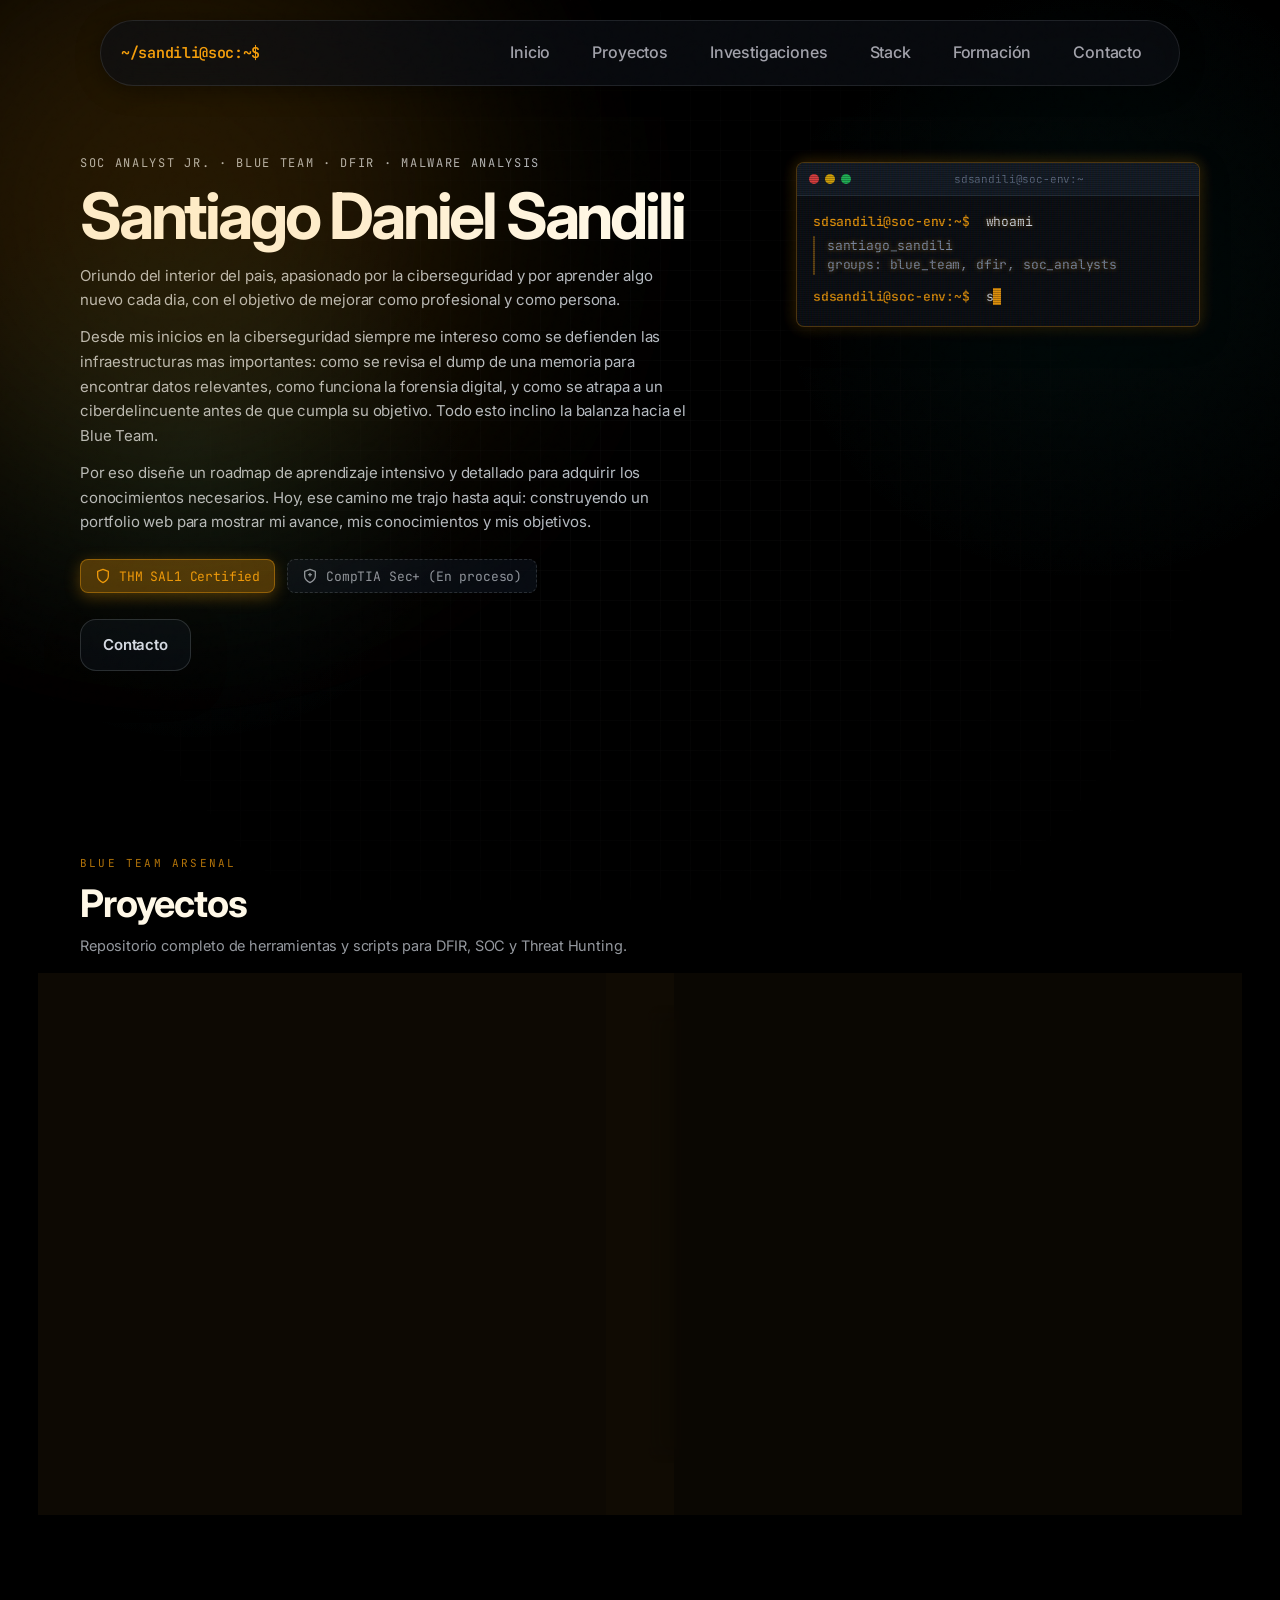
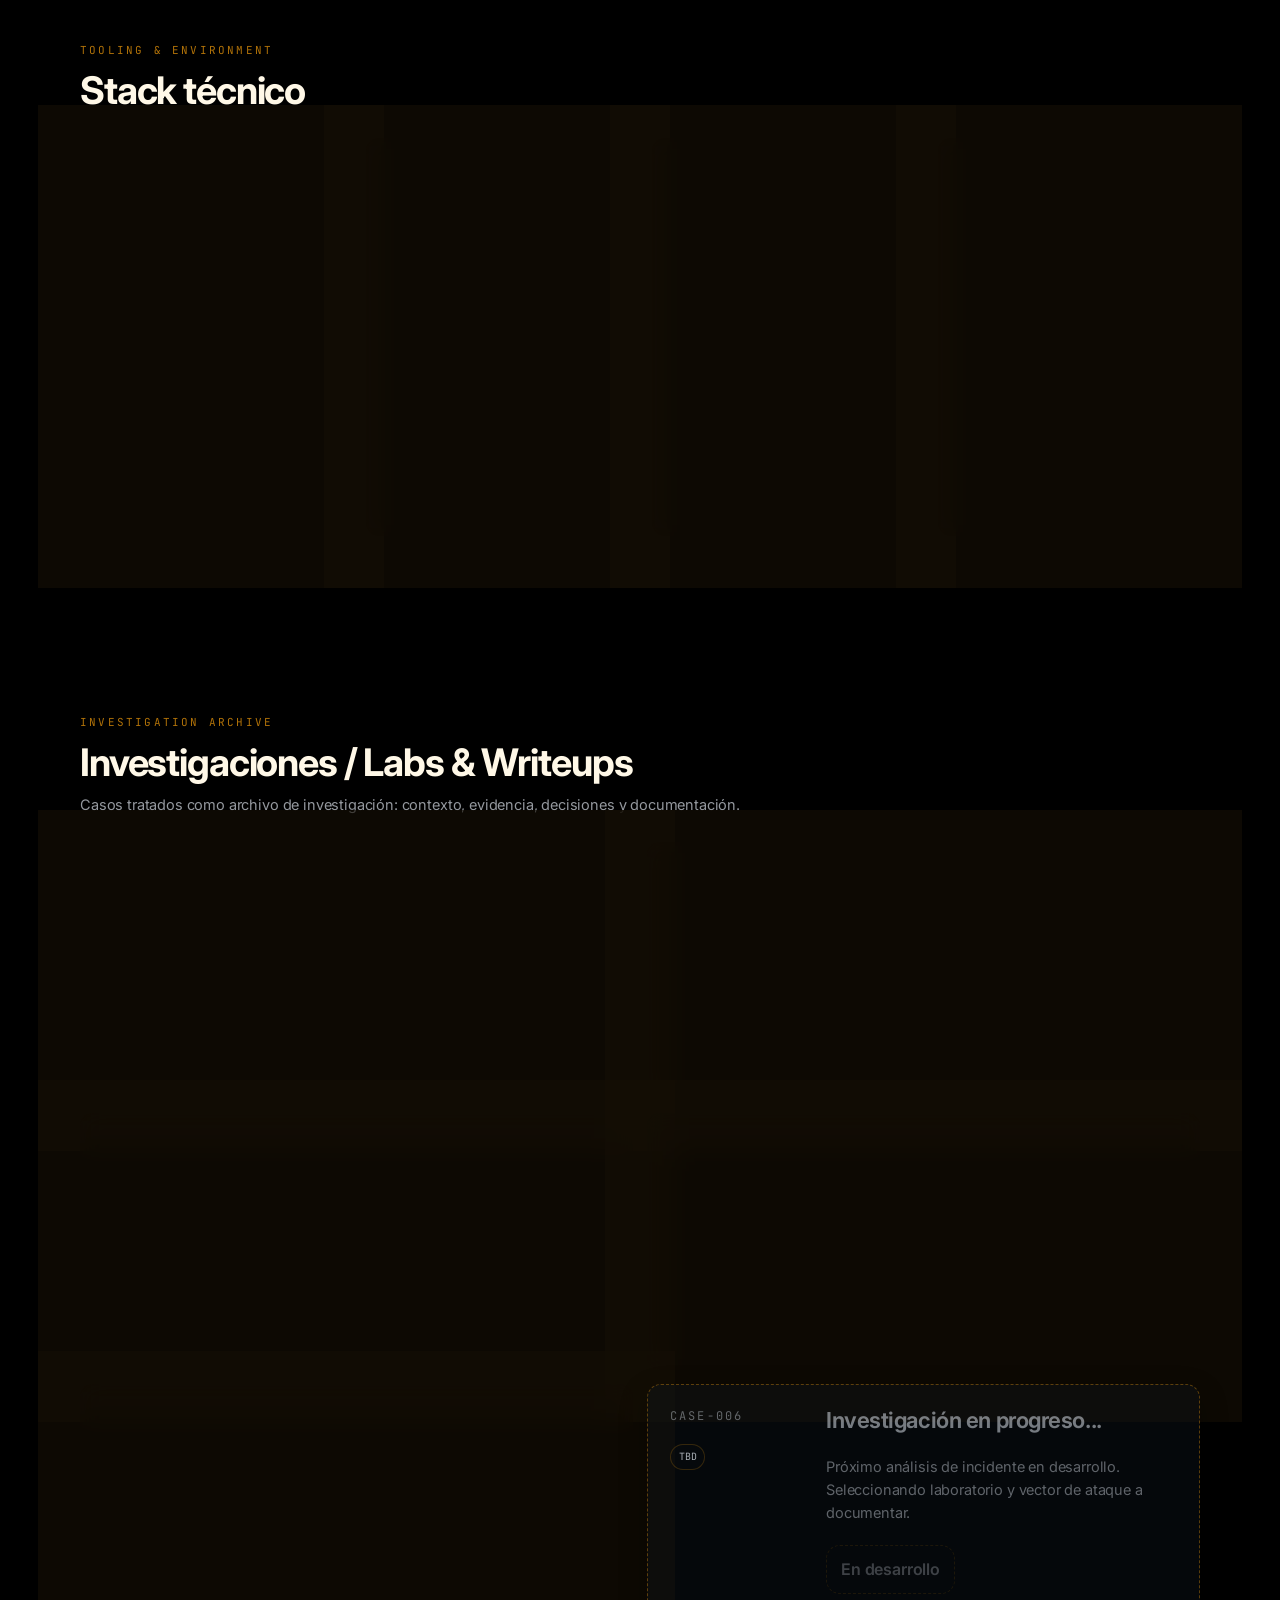
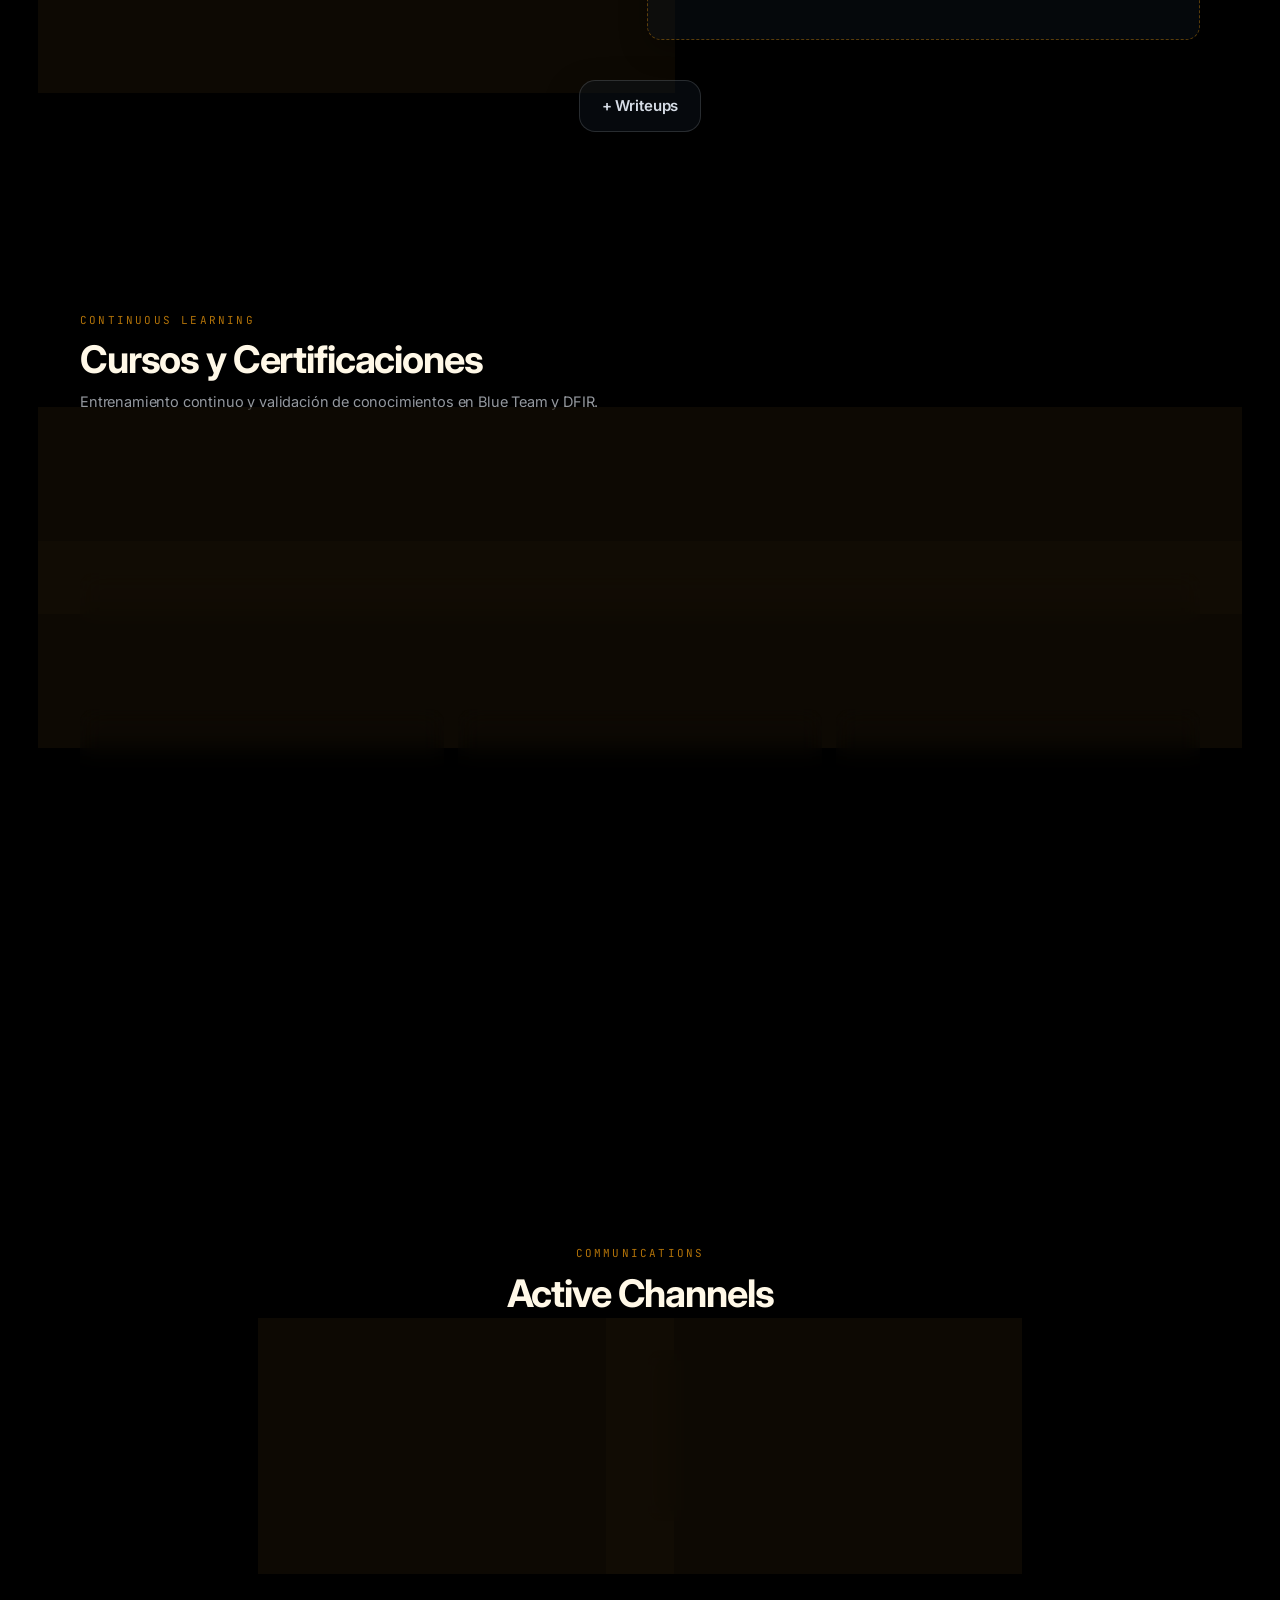
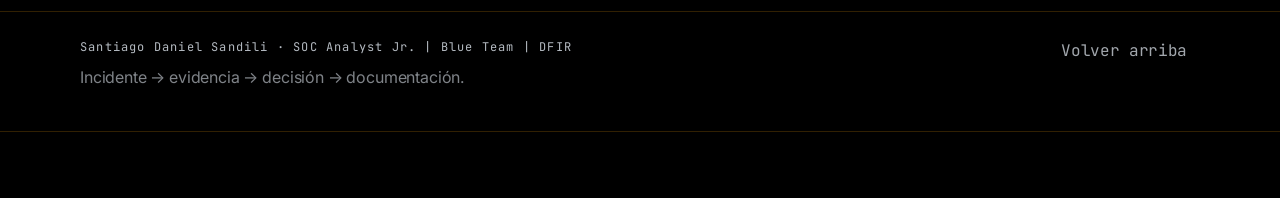
==== commit 5a9ecaf4: "Add files via upload" ====
--- a/index.html
+++ b/index.html
@@ -1,584 +1,272 @@
-<!DOCTYPE html>
-<html lang="es">
-<head>
-  <meta charset="UTF-8">
-  <meta name="viewport" content="width=device-width, initial-scale=1.0">
-  <title>Santiago Daniel Sandili — SOC Analyst · Blue Team</title>
-  <meta name="description" content="Portfolio de Santiago Daniel Sandili — SOC Analyst Jr. · Blue Team · DFIR · Malware Analysis">
-  <link rel="stylesheet" href="styles.css">
-  <link rel="preconnect" href="https://fonts.googleapis.com">
-  <link rel="preconnect" href="https://fonts.gstatic.com" crossorigin>
-  <link href="https://fonts.googleapis.com/css2?family=Inter:wght@400;500;600;650;700&family=JetBrains+Mono:wght@400;500;600;700&display=swap" rel="stylesheet">
-</head>
-<body>
-
-<!-- Scroll Progress -->
-<div class="scroll-progress" id="scrollProgress"></div>
-
-<!-- Gradient mesh background -->
-<div class="gradient-mesh" aria-hidden="true"></div>
-
-<!-- Skip link -->
-<a href="#main" class="skip-link">Saltar al contenido</a>
-
-<!-- Topbar -->
-<header class="topbar" role="banner">
-  <div class="topbar__inner">
-    <div class="brand">
-      <span class="brand__mark mono">&gt;_</span>
-      <span class="brand__name">sandili.dev</span>
-    </div>
-    <nav class="nav" role="navigation" aria-label="Navegación principal">
-      <button class="nav__toggle" aria-expanded="false" aria-controls="navMenu" aria-label="Abrir menú">
-        <span class="nav__toggleIcon" aria-hidden="true"></span>
-        Menu
-      </button>
-      <ul class="nav__menu" id="navMenu" role="list">
-        <li><a href="#sobre-mi">Sobre mí</a></li>
-        <li><a href="#skills">Skills</a></li>
-        <li><a href="#casos">Casos</a></li>
-        <li><a href="#proyectos">Proyectos</a></li>
-        <li><a href="#contacto">Contacto</a></li>
-      </ul>
-    </nav>
-  </div>
-</header>
-
-<main id="main">
-
-  <!-- HERO -->
-  <section class="hero section">
-    <div class="container">
-      <div class="hero__grid">
-        <div class="hero__content">
-          <p class="eyebrow">
-            <span class="statusDot" aria-hidden="true"></span>
-            <span class="statusPill">Open to work · Tucumán, AR</span>
-          </p>
-          <h1 class="hero__title">Santiago<br>Daniel Sandili</h1>
-          <p class="eyebrow" style="margin-top:10px;">SOC Analyst Jr. · Blue Team · DFIR · Malware Analysis</p>
-
-          <div class="hero__profile" id="sobre-mi">
-            <p>Oriundo del interior del país, apasionado por la ciberseguridad y por aprender algo nuevo cada día, con el objetivo de mejorar como profesional y como persona.</p>
-            <p>Desde mis inicios en la ciberseguridad siempre me interesó cómo se defienden las infraestructuras más importantes: cómo se revisa el dump de una memoria para encontrar datos relevantes, cómo funciona la forensia digital, y cómo se atrapa a un ciberdelincuente antes de que cumpla su objetivo. Todo esto inclinó la balanza hacia el Blue Team.</p>
-            <p>Por eso diseñé un roadmap de aprendizaje intensivo y detallado para adquirir los conocimientos necesarios. Hoy, ese camino me trajo hasta aquí: construyendo un portfolio web para mostrar mi avance, mis conocimientos y mis objetivos.</p>
-          </div>
-
-          <!-- Cert Badges -->
-          <div class="hero__certs">
-            <span class="certBadge certBadge--active">
-              <svg viewBox="0 0 24 24" fill="none" stroke="currentColor" stroke-width="2"><path d="M12 2l3.09 6.26L22 9.27l-5 4.87 1.18 6.88L12 17.77l-6.18 3.25L7 14.14 2 9.27l6.91-1.01L12 2z"/></svg>
-              TryHackMe SOC L1
-            </span>
-            <span class="certBadge certBadge--active">
-              <svg viewBox="0 0 24 24" fill="none" stroke="currentColor" stroke-width="2"><path d="M9 12l2 2 4-4m6 2a9 9 0 11-18 0 9 9 0 0118 0z"/></svg>
-              SOC Practitioner
-            </span>
-            <span class="certBadge certBadge--pending">
-              <svg viewBox="0 0 24 24" fill="none" stroke="currentColor" stroke-width="2"><circle cx="12" cy="12" r="10"/><polyline points="12 6 12 12 16 14"/></svg>
-              Security+ · Próximo
-            </span>
-          </div>
-
-          <div class="hero__cta">
-            <a href="https://github.com/dsandili06" target="_blank" rel="noopener" class="btn btn--primary btn--primaryXL">
-              <svg width="18" height="18" viewBox="0 0 24 24" fill="currentColor"><path d="M12 0C5.37 0 0 5.37 0 12c0 5.31 3.435 9.795 8.205 11.385.6.105.825-.255.825-.57 0-.285-.015-1.23-.015-2.235-3.015.555-3.795-.735-4.035-1.41-.135-.345-.72-1.41-1.23-1.695-.42-.225-1.02-.78-.015-.795.945-.015 1.62.87 1.845 1.23 1.08 1.815 2.805 1.305 3.495.99.105-.78.42-1.305.765-1.605-2.67-.3-5.46-1.335-5.46-5.925 0-1.305.465-2.385 1.23-3.225-.12-.3-.54-1.53.12-3.18 0 0 1.005-.315 3.3 1.23.96-.27 1.98-.405 3-.405s2.04.135 3 .405c2.295-1.56 3.3-1.23 3.3-1.23.66 1.65.24 2.88.12 3.18.765.84 1.23 1.905 1.23 3.225 0 4.605-2.805 5.625-5.475 5.925.435.375.81 1.095.81 2.22 0 1.605-.015 2.895-.015 3.3 0 .315.225.69.825.57A12.02 12.02 0 0024 12c0-6.63-5.37-12-12-12z"/></svg>
-              GitHub
-            </a>
-            <a href="https://www.linkedin.com/in/santiago-sandili" target="_blank" rel="noopener" class="btn btn--secondary btn--secondaryXL">
-              <svg width="18" height="18" viewBox="0 0 24 24" fill="currentColor"><path d="M20.447 20.452h-3.554v-5.569c0-1.328-.027-3.037-1.852-3.037-1.853 0-2.136 1.445-2.136 2.939v5.667H9.351V9h3.414v1.561h.046c.477-.9 1.637-1.85 3.37-1.85 3.601 0 4.267 2.37 4.267 5.455v6.286zM5.337 7.433a2.062 2.062 0 01-2.063-2.065 2.064 2.064 0 112.063 2.065zm1.782 13.019H3.555V9h3.564v11.452zM22.225 0H1.771C.792 0 0 .774 0 1.729v20.542C0 23.227.792 24 1.771 24h20.451C23.2 24 24 23.227 24 22.271V1.729C24 .774 23.2 0 22.222 0h.003z"/></svg>
-              LinkedIn
-            </a>
-          </div>
-          <p class="hero__metaLine mono">// tucuman, argentina · open_to_work: true</p>
-        </div>
-
-        <!-- Hero Panel -->
-        <aside class="hero__panel" aria-label="Perfil resumido">
-          <div class="card card--evidence">
-            <div class="card__header">
-              <div>
-                <p class="card__kicker mono">ANALYST PROFILE</p>
-                <h2 class="card__title" style="font-size:16px;">incident_room.sh</h2>
-              </div>
-              <span class="badge badge--ok">ACTIVE</span>
-            </div>
-            <!-- Terminal -->
-            <div class="bash-console" style="margin: 0 18px 16px;">
-              <div class="bash-console__header">
-                <div class="bash-console__dots">
-                  <div class="bash-console__dot"></div>
-                  <div class="bash-console__dot"></div>
-                  <div class="bash-console__dot"></div>
-                </div>
-                <span class="bash-console__title">whoami.sh</span>
-              </div>
-              <div class="bash-console__body">
-                <div class="bash-line">
-                  <span class="bash-prompt">$</span>
-                  <span class="bash-cmd typing-text">cat about.json</span>
-                </div>
-                <div class="bash-output">
-                  <div>"role": "SOC Analyst / Practitioner",</div>
-                  <div>"focus": "Threat Detection &amp; IR",</div>
-                  <div>"labs": "TryHackMe · SOC Path",</div>
-                  <div>"status": "open_to_work"</div>
-                </div>
-                <div class="bash-line">
-                  <span class="bash-prompt">$</span>
-                  <span class="bash-cmd typing-text">whoami</span>
-                </div>
-                <div class="bash-output">dsandili06 · blue_team</div>
-                <div class="bash-line">
-                  <span class="bash-prompt">$</span>
-                  <span class="bash-cursor" aria-hidden="true"></span>
-                </div>
-              </div>
-            </div>
-            <div class="evidence" style="padding-top:0;">
-              <div class="evidence__row">
-                <span class="evidence__key mono">Plataforma</span>
-                <span class="evidence__val">TryHackMe · CyberDefenders</span>
-              </div>
-              <div class="evidence__row">
-                <span class="evidence__key mono">Herramientas</span>
-                <span class="evidence__val">Splunk · Wireshark · Volatility</span>
-              </div>
-              <div class="evidence__row">
-                <span class="evidence__key mono">Scripting</span>
-                <span class="evidence__val">Python · PowerShell · Bash</span>
-              </div>
-            </div>
-            <div class="panelFooter">
-              <div class="panelStat">
-                <span class="panelStat__label">Labs</span>
-                <span class="panelStat__value mono">SOC L1 ✓</span>
-              </div>
-              <div class="panelStat">
-                <span class="panelStat__label">Stack</span>
-                <span class="panelStat__value mono">Blue Team</span>
-              </div>
-              <div class="panelStat">
-                <span class="panelStat__label">Status</span>
-                <span class="panelStat__value mono" style="color:var(--accent)">Open</span>
-              </div>
-            </div>
-          </div>
-        </aside>
-      </div>
-    </div>
-  </section>
-
-  <!-- SKILLS -->
-  <section class="section reveal" id="skills">
-    <div class="container">
-      <div class="section__header">
-        <p class="section__kicker mono">01. capabilities</p>
-        <h2 class="section__title">Skills &amp; Herramientas</h2>
-        <p class="section__subtitle">Áreas de conocimiento construidas a través de labs prácticos, CTFs y análisis de incidentes reales documentados.</p>
-      </div>
-      <div class="capGrid">
-        <div class="cap card reveal">
-          <div class="cap__icon">
-            <svg viewBox="0 0 24 24"><path d="M9 3H5a2 2 0 00-2 2v4m6-6h10a2 2 0 012 2v4M9 3v18m0 0h10a2 2 0 002-2V9M9 21H5a2 2 0 01-2-2V9m0 0h18"/></svg>
-          </div>
-          <h3 class="cap__title">SIEM &amp; Log Analysis</h3>
-          <p class="muted" style="font-size:13px;margin-top:8px;">Splunk SPL, correlación de eventos, reglas de detección</p>
-        </div>
-        <div class="cap card reveal">
-          <div class="cap__icon">
-            <svg viewBox="0 0 24 24"><path d="M12 22s8-4 8-10V5l-8-3-8 3v7c0 6 8 10 8 10z"/></svg>
-          </div>
-          <h3 class="cap__title">Threat Detection</h3>
-          <p class="muted" style="font-size:13px;margin-top:8px;">IOCs, MITRE ATT&amp;CK, Threat Hunting</p>
-        </div>
-        <div class="cap card reveal">
-          <div class="cap__icon">
-            <svg viewBox="0 0 24 24"><path d="M21 16V8a2 2 0 00-1-1.73l-7-4a2 2 0 00-2 0l-7 4A2 2 0 003 8v8a2 2 0 001 1.73l7 4a2 2 0 002 0l7-4A2 2 0 0021 16z"/></svg>
-          </div>
-          <h3 class="cap__title">Network Security</h3>
-          <p class="muted" style="font-size:13px;margin-top:8px;">Wireshark, pcap analysis, detección de anomalías</p>
-        </div>
-        <div class="cap card reveal">
-          <div class="cap__icon">
-            <svg viewBox="0 0 24 24"><path d="M13 2L3 14h9l-1 8 10-12h-9l1-8z"/></svg>
-          </div>
-          <h3 class="cap__title">Incident Response</h3>
-          <p class="muted" style="font-size:13px;margin-top:8px;">Triage, contención, análisis forense, documentación</p>
-        </div>
-        <div class="cap card reveal">
-          <div class="cap__icon">
-            <svg viewBox="0 0 24 24"><circle cx="11" cy="11" r="8"/><line x1="21" y1="21" x2="16.65" y2="16.65"/></svg>
-          </div>
-          <h3 class="cap__title">OSINT &amp; Threat Intel</h3>
-          <p class="muted" style="font-size:13px;margin-top:8px;">Enriquecimiento de IOCs, CTI, OSINT sobre actores</p>
-        </div>
-        <div class="cap card reveal">
-          <div class="cap__icon">
-            <svg viewBox="0 0 24 24"><polyline points="16 18 22 12 16 6"/><polyline points="8 6 2 12 8 18"/></svg>
-          </div>
-          <h3 class="cap__title">Scripting &amp; Automation</h3>
-          <p class="muted" style="font-size:13px;margin-top:8px;">Python, PowerShell, Bash — automatización SOC</p>
-        </div>
-        <div class="cap card reveal">
-          <div class="cap__icon">
-            <svg viewBox="0 0 24 24"><rect x="2" y="3" width="20" height="14" rx="2"/><line x1="8" y1="21" x2="16" y2="21"/><line x1="12" y1="17" x2="12" y2="21"/></svg>
-          </div>
-          <h3 class="cap__title">Digital Forensics</h3>
-          <p class="muted" style="font-size:13px;margin-top:8px;">Volatility, Windows Registry, EventIDs, SRUDB</p>
-        </div>
-        <div class="cap card reveal">
-          <div class="cap__icon">
-            <svg viewBox="0 0 24 24"><path d="M12 2C6.48 2 2 6.48 2 12s4.48 10 10 10 10-4.48 10-10S17.52 2 12 2zm-1 17.93c-3.94-.49-7-3.85-7-7.93s3.05-7.44 7-7.93v15.86zm2-15.86c1.03.13 2 .45 2.87.93H13v-.93zM13 7h5.24c.25.31.48.65.68 1H13V7zm0 3h6.74c.08.33.15.66.19 1H13v-1zm0 9.93V19h2.87c-.87.48-1.84.8-2.87.93zM18.24 17H13v-1h5.92c-.2.35-.43.69-.68 1zm1.5-3H13v-1h6.93c-.04.34-.11.67-.19 1z"/></svg>
-          </div>
-          <h3 class="cap__title">Malware Analysis</h3>
-          <p class="muted" style="font-size:13px;margin-top:8px;">Análisis estático/dinámico, IOCs, evasión de AV</p>
-        </div>
-      </div>
-
-      <!-- Tech Stack -->
-      <div style="margin-top:40px;">
-        <p class="section__kicker mono" style="margin-bottom:16px;">tech stack</p>
-        <div class="stackGrid">
-          <span class="stackItem">Splunk</span>
-          <span class="stackItem">Wireshark</span>
-          <span class="stackItem">Volatility</span>
-          <span class="stackItem">Python</span>
-          <span class="stackItem">PowerShell</span>
-          <span class="stackItem">Bash</span>
-          <span class="stackItem">MITRE ATT&CK</span>
-          <span class="stackItem">VirusTotal</span>
-          <span class="stackItem">AbuseIPDB</span>
-          <span class="stackItem">Autopsy</span>
-          <span class="stackItem">TryHackMe</span>
-          <span class="stackItem">CyberDefenders</span>
-          <span class="stackItem">LetsDefend</span>
-          <span class="stackItem">VS Code</span>
-          <span class="stackItem">Git</span>
-        </div>
-      </div>
-    </div>
-  </section>
-
-  <!-- CASES / WRITEUPS -->
-  <section class="section" id="casos">
-    <div class="container">
-      <div class="section__header reveal">
-        <p class="section__kicker mono">02. case files</p>
-        <h2 class="section__title">Labs &amp; Writeups</h2>
-        <p class="section__subtitle">Análisis documentados de incidentes reales y CTFs. Cada caso incluye vector inicial, técnicas detectadas y mapeo MITRE ATT&CK.</p>
-      </div>
-      <div class="cases">
-
-        <!-- Case 1 -->
-        <article class="case card reveal">
-          <div class="caseFile">
-            <div class="caseFile__rail">
-              <div class="caseRail__meta">
-                <p class="caseId mono">CASE-001</p>
-                <span class="badge badge--ok">CLOSED</span>
-                <span class="badge badge--info">Malware</span>
-              </div>
-            </div>
-            <div class="caseFile__body">
-              <div class="caseFile__top">
-                <div>
-                  <h3 class="case__title">3CX Supply Chain Attack</h3>
-                  <p class="case__focus"><span class="case__focusLabel">CTI</span><span class="case__focusLabel">DLL Side-Loading</span><span class="case__focusLabel">T1574</span></p>
-                </div>
-                <div class="caseFile__status">
-                  <span class="statusBadge statusBadge--closed">Resuelto</span>
-                </div>
-              </div>
-              <dl class="caseMeta">
-                <div class="caseMeta__item"><dt>Plataforma</dt><dd>CyberDefenders</dd></div>
-                <div class="caseMeta__item"><dt>Tipo</dt><dd>Supply Chain</dd></div>
-                <div class="caseMeta__item"><dt>MITRE</dt><dd>T1497 · T1574</dd></div>
-              </dl>
-              <p class="case__desc">Investigación basada en CTI de un instalador oficial comprometido de 3CX. Análisis de payloads maliciosos, técnicas de evasión y DLL Side-Loading.</p>
-              <div class="case__actions">
-                <a href="https://github.com/dsandili06/SOC-Practitioner-Labs" target="_blank" rel="noopener" class="btn btn--primary">Ver writeup →</a>
-              </div>
-            </div>
-          </div>
-        </article>
-
-        <!-- Case 2 -->
-        <article class="case card reveal">
-          <div class="caseFile">
-            <div class="caseFile__rail">
-              <div class="caseRail__meta">
-                <p class="caseId mono">CASE-002</p>
-                <span class="badge badge--ok">CLOSED</span>
-                <span class="badge badge--info">Forensics</span>
-              </div>
-            </div>
-            <div class="caseFile__body">
-              <div class="caseFile__top">
-                <div>
-                  <h3 class="case__title">Insider Threat — Kali Image</h3>
-                  <p class="case__focus"><span class="case__focusLabel">DFIR</span><span class="case__focusLabel">Linux Forensics</span></p>
-                </div>
-                <div class="caseFile__status">
-                  <span class="statusBadge statusBadge--closed">Resuelto</span>
-                </div>
-              </div>
-              <dl class="caseMeta">
-                <div class="caseMeta__item"><dt>Plataforma</dt><dd>CyberDefenders</dd></div>
-                <div class="caseMeta__item"><dt>Tipo</dt><dd>Insider Threat</dd></div>
-                <div class="caseMeta__item"><dt>Artefactos</dt><dd>.bash_history</dd></div>
-              </dl>
-              <p class="case__desc">Forense en imagen de Kali Linux. Análisis de .bash_history, extracción de herramientas ofensivas y trazabilidad de eventos del atacante.</p>
-              <div class="case__actions">
-                <a href="https://github.com/dsandili06/SOC-Practitioner-Labs" target="_blank" rel="noopener" class="btn btn--primary">Ver writeup →</a>
-              </div>
-            </div>
-          </div>
-        </article>
-
-        <!-- Case 3 -->
-        <article class="case card reveal">
-          <div class="caseFile">
-            <div class="caseFile__rail">
-              <div class="caseRail__meta">
-                <p class="caseId mono">CASE-003</p>
-                <span class="badge badge--ok">CLOSED</span>
-                <span class="badge badge--info">Persistence</span>
-              </div>
-            </div>
-            <div class="caseFile__body">
-              <div class="caseFile__top">
-                <div>
-                  <h3 class="case__title">LNK Dropper &amp; Greenshot Abuse</h3>
-                  <p class="case__focus"><span class="case__focusLabel">Persistence</span><span class="case__focusLabel">LOLBins</span></p>
-                </div>
-                <div class="caseFile__status">
-                  <span class="statusBadge statusBadge--closed">Resuelto</span>
-                </div>
-              </div>
-              <dl class="caseMeta">
-                <div class="caseMeta__item"><dt>Plataforma</dt><dd>CyberDefenders</dd></div>
-                <div class="caseMeta__item"><dt>Vector</dt><dd>LNK File</dd></div>
-                <div class="caseMeta__item"><dt>MITRE</dt><dd>T1547 · T1218</dd></div>
-              </dl>
-              <p class="case__desc">Análisis de un vector inicial LNK distribuido por mensajería. Reconstrucción de persistencia abusando de software legítimo (Greenshot) y exfiltración de red.</p>
-              <div class="case__actions">
-                <a href="https://github.com/dsandili06/SOC-Practitioner-Labs" target="_blank" rel="noopener" class="btn btn--primary">Ver writeup →</a>
-              </div>
-            </div>
-          </div>
-        </article>
-
-        <!-- Case 4 -->
-        <article class="case card reveal">
-          <div class="caseFile">
-            <div class="caseFile__rail">
-              <div class="caseRail__meta">
-                <p class="caseId mono">CASE-004</p>
-                <span class="badge badge--ok">CLOSED</span>
-                <span class="badge badge--info">Ransomware</span>
-              </div>
-            </div>
-            <div class="caseFile__body">
-              <div class="caseFile__top">
-                <div>
-                  <h3 class="case__title">Ransomware Disk Forensics</h3>
-                  <p class="case__focus"><span class="case__focusLabel">Disk Forensics</span><span class="case__focusLabel">PowerShell</span></p>
-                </div>
-                <div class="caseFile__status">
-                  <span class="statusBadge statusBadge--closed">Resuelto</span>
-                </div>
-              </div>
-              <dl class="caseMeta">
-                <div class="caseMeta__item"><dt>Plataforma</dt><dd>CyberDefenders</dd></div>
-                <div class="caseMeta__item"><dt>Tipo</dt><dd>Ransomware</dd></div>
-                <div class="caseMeta__item"><dt>Tools</dt><dd>Autopsy · PS</dd></div>
-              </dl>
-              <p class="case__desc">Investigación de imagen de disco post-ransomware. Extracción de artefactos de navegador/correo, deofuscación de script PowerShell y descifrado de evidencia.</p>
-              <div class="case__actions">
-                <a href="https://github.com/dsandili06/SOC-Practitioner-Labs" target="_blank" rel="noopener" class="btn btn--primary">Ver writeup →</a>
-              </div>
-            </div>
-          </div>
-        </article>
-
-        <!-- Case 5 -->
-        <article class="case card reveal">
-          <div class="caseFile">
-            <div class="caseFile__rail">
-              <div class="caseRail__meta">
-                <p class="caseId mono">CASE-005</p>
-                <span class="badge badge--ok">CLOSED</span>
-                <span class="badge badge--info">Browser Malware</span>
-              </div>
-            </div>
-            <div class="caseFile__body">
-              <div class="caseFile__top">
-                <div>
-                  <h3 class="case__title">Fake ChatGPT Extension</h3>
-                  <p class="case__focus"><span class="case__focusLabel">Malware Analysis</span><span class="case__focusLabel">Exfiltración</span></p>
-                </div>
-                <div class="caseFile__status">
-                  <span class="statusBadge statusBadge--closed">Resuelto</span>
-                </div>
-              </div>
-              <dl class="caseMeta">
-                <div class="caseMeta__item"><dt>Plataforma</dt><dd>CyberDefenders</dd></div>
-                <div class="caseMeta__item"><dt>Vector</dt><dd>Browser Extension</dd></div>
-                <div class="caseMeta__item"><dt>Técnica</dt><dd>Image Beacon</dd></div>
-              </dl>
-              <p class="case__desc">Análisis de extensión de navegador que simula ser ChatGPT para interceptar credenciales y sesiones web. Identificación de Image Beacons y exfiltración cifrada.</p>
-              <div class="case__actions">
-                <a href="https://github.com/dsandili06/SOC-Practitioner-Labs" target="_blank" rel="noopener" class="btn btn--primary">Ver writeup →</a>
-              </div>
-            </div>
-          </div>
-        </article>
-
-        <!-- Case 6 — Future -->
-        <article class="case card case--future reveal">
-          <div class="caseFile">
-            <div class="caseFile__rail">
-              <div class="caseRail__meta">
-                <p class="caseId mono">CASE-006</p>
-                <span class="badge">EN PROGRESO</span>
-              </div>
-            </div>
-            <div class="caseFile__body">
-              <div class="caseFile__top">
-                <div>
-                  <h3 class="case__title">Próximo análisis...</h3>
-                  <p class="case__focus"><span class="case__focusLabel">TBD</span></p>
-                </div>
-                <div class="caseFile__status">
-                  <span class="statusBadge statusBadge--queued">Queued</span>
-                </div>
-              </div>
-              <p class="case__desc muted">Próximo análisis de incidente en desarrollo. Seleccionando laboratorio y vector de ataque a documentar.</p>
-            </div>
-          </div>
-        </article>
-
-      </div>
-    </div>
-  </section>
-
-  <!-- PROJECTS -->
-  <section class="section" id="proyectos">
-    <div class="container">
-      <div class="section__header reveal">
-        <p class="section__kicker mono">03. arsenal</p>
-        <h2 class="section__title">Proyectos &amp; Herramientas</h2>
-        <p class="section__subtitle">Scripts y herramientas desarrolladas para operaciones Blue Team, automatización SOC y análisis forense.</p>
-      </div>
-      <div class="projects-grid">
-
-        <div class="project-card reveal">
-          <div class="project-header">
-            <div class="project-icon">
-              <svg viewBox="0 0 24 24" fill="none" stroke-width="1.5"><path stroke-linecap="round" stroke-linejoin="round" d="M6.75 7.5l3 2.25-3 2.25m4.5 0h3m-9 8.25h13.5A2.25 2.25 0 0021 18V6a2.25 2.25 0 00-2.25-2.25H5.25A2.25 2.25 0 003 6v12a2.25 2.25 0 002.25 2.25z"/></svg>
-            </div>
-            <h3 class="project-title">BlueTeam Scripts Repository</h3>
-            <p style="color:var(--muted);font-size:14px;margin:8px 0 16px;">Colección de scripts operacionales para DFIR, SOC Analysts y Threat Hunting. Triage de endpoints, enumeración de hosts, parseo de logs e integración con Threat Intelligence.</p>
-            <div class="stackGrid" style="margin-bottom:16px;">
-              <span class="stackItem">Python</span>
-              <span class="stackItem">PowerShell</span>
-              <span class="stackItem">VirusTotal API</span>
-              <span class="stackItem">AbuseIPDB</span>
-            </div>
-          </div>
-          <a href="https://github.com/dsandili06/blueteam-scripts" target="_blank" rel="noopener" class="btn btn--primary" style="width:100%;justify-content:center;">Ver repositorio →</a>
-        </div>
-
-        <div class="project-card reveal" style="border-style:dashed;opacity:0.7;">
-          <div class="project-header">
-            <div class="project-icon">
-              <svg viewBox="0 0 24 24" fill="none" stroke-width="1.5"><path stroke-linecap="round" stroke-linejoin="round" d="M12 6v6h4.5m4.5 0a9 9 0 11-18 0 9 9 0 0118 0z"/></svg>
-            </div>
-            <h3 class="project-title">Proyecto en progreso...</h3>
-            <p style="color:var(--muted);font-size:14px;margin:8px 0 16px;">Se está trabajando en un nuevo proyecto de laboratorio o herramienta SOC. Se actualizará esta sección en cuanto esté listo para su publicación.</p>
-          </div>
-          <span class="btn" style="width:100%;justify-content:center;opacity:0.5;cursor:default;">Próximamente</span>
-        </div>
-
-      </div>
-    </div>
-  </section>
-
-  <!-- TRAINING -->
-  <section class="section reveal">
-    <div class="container">
-      <div class="section__header">
-        <p class="section__kicker mono">04. training</p>
-        <h2 class="section__title">Certificaciones &amp; Formación</h2>
-      </div>
-      <div class="training">
-        <div class="training__item card reveal">
-          <div>
-            <p class="training__title">SOC Level 1 Path</p>
-            <p class="training__meta">TryHackMe · Completado</p>
-          </div>
-          <span class="badge badge--ok">✓ Completado</span>
-        </div>
-        <div class="training__item card reveal">
-          <div>
-            <p class="training__title">SOC Practitioner</p>
-            <p class="training__meta">TryHackMe · En progreso</p>
-          </div>
-          <span class="badge badge--info">En progreso</span>
-        </div>
-        <div class="training__item card reveal">
-          <div>
-            <p class="training__title">CompTIA Security+</p>
-            <p class="training__meta">CompTIA · Planificado</p>
-          </div>
-          <span class="badge">Próximamente</span>
-        </div>
-      </div>
-    </div>
-  </section>
-
-  <!-- CONTACT -->
-  <section class="section" id="contacto">
-    <div class="container">
-      <div class="card reveal">
-        <div class="contact">
-          <p class="section__kicker mono">// open to opportunities</p>
-          <h2 class="section__title" style="margin:12px 0;">Buscando mi primer rol en SOC</h2>
-          <p class="section__subtitle" style="max-width:52ch;margin:0 auto 28px;">Si buscás un analista SOC junior con sólida base técnica, hábito de documentación y pasión genuina por la ciberseguridad defensiva — estoy disponible para charlar.</p>
-          <div class="contact__buttons">
-            <a href="https://www.linkedin.com/in/santiago-sandili" target="_blank" rel="noopener" class="btn--contact">
-              <svg viewBox="0 0 24 24" fill="currentColor"><path d="M20.447 20.452h-3.554v-5.569c0-1.328-.027-3.037-1.852-3.037-1.853 0-2.136 1.445-2.136 2.939v5.667H9.351V9h3.414v1.561h.046c.477-.9 1.637-1.85 3.37-1.85 3.601 0 4.267 2.37 4.267 5.455v6.286zM5.337 7.433a2.062 2.062 0 01-2.063-2.065 2.064 2.064 0 112.063 2.065zm1.782 13.019H3.555V9h3.564v11.452zM22.225 0H1.771C.792 0 0 .774 0 1.729v20.542C0 23.227.792 24 1.771 24h20.451C23.2 24 24 23.227 24 22.271V1.729C24 .774 23.2 0 22.222 0h.003z"/></svg>
-              LinkedIn
-            </a>
-            <a href="https://github.com/dsandili06" target="_blank" rel="noopener" class="btn--contact">
-              <svg viewBox="0 0 24 24" fill="currentColor"><path d="M12 0C5.37 0 0 5.37 0 12c0 5.31 3.435 9.795 8.205 11.385.6.105.825-.255.825-.57 0-.285-.015-1.23-.015-2.235-3.015.555-3.795-.735-4.035-1.41-.135-.345-.72-1.41-1.23-1.695-.42-.225-1.02-.78-.015-.795.945-.015 1.62.87 1.845 1.23 1.08 1.815 2.805 1.305 3.495.99.105-.78.42-1.305.765-1.605-2.67-.3-5.46-1.335-5.46-5.925 0-1.305.465-2.385 1.23-3.225-.12-.3-.54-1.53.12-3.18 0 0 1.005-.315 3.3 1.23.96-.27 1.98-.405 3-.405s2.04.135 3 .405c2.295-1.56 3.3-1.23 3.3-1.23.66 1.65.24 2.88.12 3.18.765.84 1.23 1.905 1.23 3.225 0 4.605-2.805 5.625-5.475 5.925.435.375.81 1.095.81 2.22 0 1.605-.015 2.895-.015 3.3 0 .315.225.69.825.57A12.02 12.02 0 0024 12c0-6.63-5.37-12-12-12z"/></svg>
-              GitHub
-            </a>
-          </div>
-        </div>
-      </div>
-    </div>
-  </section>
-
-</main>
-
-<footer class="footer">
-  <div class="container">
-    <div class="footer__inner">
-      <div class="footer__left">
-        <p class="footer__tag mono">dsandili06 · Blue Team</p>
-        <p class="footer__muted" style="font-size:12px;">Tucumán, Argentina · 2026</p>
-      </div>
-      <div class="footer__right">
-        <a href="https://github.com/dsandili06" target="_blank" rel="noopener" aria-label="GitHub">
-          <svg width="18" height="18" viewBox="0 0 24 24" fill="currentColor"><path d="M12 0C5.37 0 0 5.37 0 12c0 5.31 3.435 9.795 8.205 11.385.6.105.825-.255.825-.57 0-.285-.015-1.23-.015-2.235-3.015.555-3.795-.735-4.035-1.41-.135-.345-.72-1.41-1.23-1.695-.42-.225-1.02-.78-.015-.795.945-.015 1.62.87 1.845 1.23 1.08 1.815 2.805 1.305 3.495.99.105-.78.42-1.305.765-1.605-2.67-.3-5.46-1.335-5.46-5.925 0-1.305.465-2.385 1.23-3.225-.12-.3-.54-1.53.12-3.18 0 0 1.005-.315 3.3 1.23.96-.27 1.98-.405 3-.405s2.04.135 3 .405c2.295-1.56 3.3-1.23 3.3-1.23.66 1.65.24 2.88.12 3.18.765.84 1.23 1.905 1.23 3.225 0 4.605-2.805 5.625-5.475 5.925.435.375.81 1.095.81 2.22 0 1.605-.015 2.895-.015 3.3 0 .315.225.69.825.57A12.02 12.02 0 0024 12c0-6.63-5.37-12-12-12z"/></svg>
-        </a>
-      </div>
-    </div>
-  </div>
-</footer>
-
-<script src="main.js"></script>
-</body>
-</html>+<!doctype html><html lang="es">  <head>    <meta charset="utf-8" />    <meta name="viewport" content="width=device-width, initial-scale=1" />    <meta      name="description"      content="Portfolio profesional estilo Incident Room — Santiago Daniel Sandili, SOC Analyst Jr. (Blue Team / DFIR). Investigaciones, capacidades SOC, formación y contacto."    />    <meta name="robots" content="index,follow" />    <meta property="og:title" content="Santiago Daniel Sandili — SOC Analyst Jr. | Incident Room" />    <meta property="og:description" content="Portfolio profesional de Santiago Daniel Sandili, SOC Analyst Jr. especializado en Blue Team, DFIR y análisis de malware." />    <meta property="og:url" content="https://sandi.li" />    <meta property="og:image" content="https://sandi.li/preview.png" />    <link rel="icon" type="image/svg+xml" href="data:image/svg+xml,%3Csvg viewBox='0 0 24 24' fill='none' stroke='%23F59E0B' stroke-width='2' stroke-linecap='round' stroke-linejoin='round' xmlns='http://www.w3.org/2000/svg'%3E%3Cpath d='M12 22s8-4 8-10V5l-8-3-8 3v7c0 6 8 10 8 10z'/%3E%3Ccircle cx='12' cy='12' r='3'/%3E%3Cpath d='M12 7v2'/%3E%3Cpath d='M12 15v2'/%3E%3Cpath d='M16 12h-2'/%3E%3Cpath d='M10 12H8'/%3E%3C/svg%3E">
+    <title>Santiago Daniel Sandili — SOC Analyst Jr. | Incident Room</title>    <!-- Editables: título/descripcion arriba, enlaces en el footer/contacto -->    <link rel="preconnect" href="https://fonts.googleapis.com" />    <link rel="preconnect" href="https://fonts.gstatic.com" crossorigin />    <link      href="https://fonts.googleapis.com/css2?family=Inter:wght@400;500;600;700&family=JetBrains+Mono:wght@400;500;600&display=swap"      rel="stylesheet"    />    <link rel="stylesheet" href="./styles.css" />  </head>  <body>    <a class="skip-link" href="#contenido">Saltar al contenido</a>    <header class="topbar" role="banner">      <div class="container topbar__inner">        <a class="brand" href="#hero" aria-label="Ir al inicio">          <span class="brand__name mono" style="font-size: 15px; font-weight: 600; color: #F59E0B;">~/sandili@soc:~$</span>        </a>        <nav class="nav" aria-label="Navegación principal">          <button class="nav__toggle" type="button" aria-expanded="false" aria-controls="navMenu">            <span class="nav__toggleLabel">Menú</span>            <span class="nav__toggleIcon" aria-hidden="true"></span>          </button>          <ul id="navMenu" class="nav__menu">            <li><a href="#hero">Inicio</a></li>            <li><a href="#proyectos">Proyectos</a></li>            <li><a href="#investigaciones">Investigaciones</a></li>            <li><a href="#stack">Stack</a></li>            <li><a href="#formacion">Formación</a></li>            <li><a href="#contacto">Contacto</a></li>          </ul>        </nav>      </div>    </header>    <main id="contenido"><div class="gradient-mesh" aria-hidden="true"></div>      <!-- HERO -->      <section id="hero" class="section hero"> <div class="container hero__grid">          <div class="hero__copy">            <p class="eyebrow mono">              SOC Analyst Jr. · Blue Team · DFIR · Malware Analysis            </p>            <h1 class="hero__title">              Santiago Daniel Sandili            </h1>            <div class="hero__profile">              <p>                Oriundo del interior del pais, apasionado por la ciberseguridad y por aprender algo nuevo cada dia, con el objetivo de mejorar como profesional y como persona.              </p>              <p>                Desde mis inicios en la ciberseguridad siempre me intereso como se defienden las infraestructuras mas importantes: como se revisa el dump de una memoria para encontrar datos relevantes, como funciona la forensia digital, y como se atrapa a un ciberdelincuente antes de que cumpla su objetivo. Todo esto inclino la balanza hacia el Blue Team.              </p>              <p>                Por eso diseñe un roadmap de aprendizaje intensivo y detallado para adquirir los conocimientos necesarios. Hoy, ese camino me trajo hasta aqui: construyendo un portfolio web para mostrar mi avance, mis conocimientos y mis objetivos.              </p>            </div>            <div class="hero__certs">              <a href="https://assets.tryhackme.com/certification-certificate/69bb156d56eed3cbe3a712a6.pdf" target="_blank" rel="noreferrer" class="certBadge certBadge--active">                <svg viewBox="0 0 24 24"><path d="M12 22s8-4 8-10V5l-8-3-8 3v7c0 6 8 10 8 10z" stroke="currentColor" stroke-width="2" fill="none" stroke-linecap="round" stroke-linejoin="round"/></svg>                THM SAL1 Certified              </a>              <div class="certBadge certBadge--pending">                <svg viewBox="0 0 24 24"><path d="M12 22s8-4 8-10V5l-8-3-8 3v7c0 6 8 10 8 10z" stroke="currentColor" stroke-width="2" fill="none" stroke-linecap="round" stroke-linejoin="round"/><path d="M12 8v4m-2-2h4" stroke="currentColor" stroke-width="2" fill="none" stroke-linecap="round" stroke-linejoin="round"/></svg>                CompTIA Sec+ (En proceso)              </div>            </div>            <div class="hero__cta" aria-label="Acciones principales">              <a class="btn btn--secondary btn--secondaryXL" href="#contacto">Contacto</a>            </div>          </div>          <aside class="hero__panel bash-console" aria-label="Terminal simulada">            <header class="bash-console__header">              <div class="bash-console__dots">                <span class="bash-console__dot"></span>                <span class="bash-console__dot"></span>                <span class="bash-console__dot"></span>              </div>              <span class="bash-console__title">sdsandili@soc-env:~</span>            </header>            <div class="bash-console__body">              <div class="bash-line">                <span class="bash-prompt">sdsandili@soc-env:~$</span>                <span class="bash-cmd"><span class="typing-text">whoami</span></span>              </div>              <div class="bash-output">                santiago_sandili<br>                groups: blue_team, dfir, soc_analysts              </div>                            <div class="bash-line">                <span class="bash-prompt">sdsandili@soc-env:~$</span>                <span class="bash-cmd"><span class="typing-text">systemctl status defense-ops</span></span>              </div>              <div class="bash-output">                ● defense-ops.service - Active Threat Monitoring<br>                &nbsp;&nbsp;Loaded: loaded (/etc/systemd/system/defense-ops.service)<br>                &nbsp;&nbsp;Active: active (running) since Wed 2026-04-22              </div>              <div class="bash-line">                <span class="bash-prompt">sdsandili@soc-env:~$</span>                <span class="bash-cmd"><span class="typing-text">tail -f /var/log/alerts.log</span></span>              </div>              <div class="bash-output">                [OK] No active critical alerts.<br>                [INFO] Monitoring pipeline initialized.<br>                <span class="bash-cursor"></span>              </div>            </div>          </aside>        </div>      </section>
+
+<!-- PROYECTOS -->
+<section id="proyectos" class="section" aria-labelledby="proyectosTitle">
+  <div class="container">
+    <header class="section__header reveal">
+      <p class="section__kicker mono">Blue Team Arsenal</p>
+      <h2 id="proyectosTitle" class="section__title">Proyectos</h2>
+      <p class="section__subtitle">Repositorio completo de herramientas y scripts para DFIR, SOC y Threat Hunting.</p>
+    </header>
+    <div class="projects-grid reveal" style="display: grid; grid-template-columns: repeat(auto-fit, minmax(320px, 1fr)); gap: 16px;">
+      
+      <!-- Existing Project Enhanced -->
+      <div class="project-card card card--glass" style="display: flex; flex-direction: column; height: 100%;">
+        <div class="project-header" style="flex: 1; padding: 24px;">
+          <div class="project-icon" style="margin-bottom: 16px; color: #F59E0B;">
+            <svg viewBox="0 0 24 24" width="32" height="32" stroke="currentColor" stroke-width="2" fill="none" stroke-linecap="round" stroke-linejoin="round">
+  <path d="M12 22s8-4 8-10V5l-8-3-8 3v7c0 6 8 10 8 10z"></path>
+  <circle cx="12" cy="12" r="3"></circle>
+  <path d="M12 7v2"></path>
+  <path d="M12 15v2"></path>
+  <path d="M16 12h-2"></path>
+  <path d="M10 12H8"></path>
+  <path d="M14.83 9.17l-1.42 1.42"></path>
+  <path d="M10.59 13.41l-1.42 1.42"></path>
+  <path d="M14.83 14.83l-1.42-1.42"></path>
+  <path d="M10.59 10.59l-1.42-1.42"></path>
+</svg>
+          </div>
+          <h3 class="project-title" style="font-size: 20px; margin-bottom: 12px; font-weight: 600;">BlueTeam Scripts Repository</h3>
+          <p class="project-description" style="font-size: 14px; color: rgba(231,238,247,0.7); margin-bottom: 20px; line-height: 1.6;">Colección de scripts operacionales para DFIR, SOC Analysts y Threat Hunting. Incluye herramientas automatizadas para triage de endpoints, enumeración de hosts locales, parseo de logs, integración con Threat Intelligence y plantillas estándar de investigación rápida.</p>
+          
+          <div style="margin-bottom: 20px;">
+            <p style="font-size: 12px; text-transform: uppercase; letter-spacing: 0.1em; color: rgba(231,238,247,0.5); margin-bottom: 8px;">Tecnologías clave</p>
+            <div class="project-tags" style="display: flex; gap: 8px; flex-wrap: wrap;">
+              <span class="badge badge--info">Python</span>
+              <span class="badge badge--info">PowerShell</span>
+              <span class="badge badge--info">Bash</span>
+              <span class="badge badge--info">Automation</span>
+            </div>
+          </div>
+        </div>
+        <div class="project-actions" style="padding: 0 24px 24px;">
+          <a href="https://github.com/dsandili06/blueteam-scripts" class="btn btn--primary" style="font-size: 13px; padding: 8px 16px; border-radius: 8px; width: max-content;" target="_blank" rel="noopener">
+            Ver Repositorio
+          </a>
+        </div>
+      </div>
+
+      <!-- Placeholder Project -->
+      <div class="project-card card card--glass" style="display: flex; flex-direction: column; height: 100%; border-style: dashed; opacity: 0.8;">
+        <div class="project-header" style="flex: 1; padding: 24px;">
+          <div class="project-icon" style="margin-bottom: 16px; opacity: 0.5;">
+            <svg viewBox="0 0 24 24" width="32" height="32"><path d="M12 2C6.48 2 2 6.48 2 12s4.48 10 10 10 10-4.48 10-10S17.52 2 12 2zm-1 14H9V8h2v8zm4 0h-2V8h2v8z" stroke="rgba(231,238,247,0.4)" stroke-width="2" fill="none"/></svg>
+          </div>
+          <h3 class="project-title" style="font-size: 20px; margin-bottom: 12px; font-weight: 600; color: rgba(231,238,247,0.5);">Proyecto en progreso...</h3>
+          <p class="project-description" style="font-size: 14px; color: rgba(231,238,247,0.4); margin-bottom: 20px; line-height: 1.6;">Se está trabajando en un nuevo proyecto de laboratorio o herramienta SOC. Se actualizará esta sección en cuanto esté listo para su publicación oficial.</p>
+        </div>
+        <div class="project-actions" style="padding: 0 24px 24px;">
+          <span class="btn" style="font-size: 13px; padding: 8px 16px; border-radius: 8px; opacity: 0.4; cursor: not-allowed; border-style: dashed; width: max-content;">
+            Próximamente
+          </span>
+        </div>
+      </div>
+
+    </div>
+  </div>
+</section>
+<!-- STACK TECNICO -->
+<section id="stack" class="section" aria-labelledby="stackTitle">
+  <div class="container">
+    <header class="section__header reveal">
+      <p class="section__kicker mono">Tooling & Environment</p>
+      <h2 id="stackTitle" class="section__title">Stack técnico</h2>
+    </header>
+    
+    <div class="stack-categories reveal" style="display: grid; grid-template-columns: repeat(auto-fit, minmax(240px, 1fr)); gap: 24px;">
+      
+      <!-- Category 1 -->
+      <div class="stack-category card card--glass" style="padding: 20px; transition: transform 0.3s ease;">
+        <h3 class="mono" style="font-size: 13px; color: #F59E0B; margin-bottom: 16px; letter-spacing: 0.1em; text-transform: uppercase; border-bottom: 1px solid rgba(245, 158, 11, 0.2); padding-bottom: 8px;">Forense & Triage</h3>
+        <div class="stackGrid" style="display: flex; flex-wrap: wrap; gap: 8px;">
+          <div class="stackItem">Zimmerman Tools</div>
+          <div class="stackItem">Autopsy</div>
+          <div class="stackItem">Volatility 3</div>
+          <div class="stackItem">FTK Imager</div>
+          <div class="stackItem">Velociraptor</div>
+          <div class="stackItem">Timeline Explorer</div>
+        </div>
+      </div>
+
+      <!-- Category 2 -->
+      <div class="stack-category card card--glass" style="padding: 20px; transition: transform 0.3s ease;">
+        <h3 class="mono" style="font-size: 13px; color: #F59E0B; margin-bottom: 16px; letter-spacing: 0.1em; text-transform: uppercase; border-bottom: 1px solid rgba(245, 158, 11, 0.2); padding-bottom: 8px;">Malware Analysis</h3>
+        <div class="stackGrid" style="display: flex; flex-wrap: wrap; gap: 8px;">
+          <div class="stackItem">dnSpy</div>
+          <div class="stackItem">ExtAnalysis</div>
+          <div class="stackItem">CRX Viewer</div>
+          <div class="stackItem">Hybrid Analysis</div>
+          <div class="stackItem">Any.Run</div>
+          <div class="stackItem">ThreatFox</div>
+          <div class="stackItem">MalwareBazaar</div>
+        </div>
+      </div>
+
+      <!-- Category 3 -->
+      <div class="stack-category card card--glass" style="padding: 20px; transition: transform 0.3s ease;">
+        <h3 class="mono" style="font-size: 13px; color: #F59E0B; margin-bottom: 16px; letter-spacing: 0.1em; text-transform: uppercase; border-bottom: 1px solid rgba(245, 158, 11, 0.2); padding-bottom: 8px;">SIEM & Network</h3>
+        <div class="stackGrid" style="display: flex; flex-wrap: wrap; gap: 8px;">
+          <div class="stackItem">Splunk SPL</div>
+          <div class="stackItem">ELK Stack</div>
+          <div class="stackItem">Kibana</div>
+          <div class="stackItem">Wireshark</div>
+          <div class="stackItem">TShark</div>
+          <div class="stackItem">Suricata</div>
+          <div class="stackItem">Snort</div>
+        </div>
+      </div>
+
+      <!-- Category 4 -->
+      <div class="stack-category card card--glass" style="padding: 20px; transition: transform 0.3s ease;">
+        <h3 class="mono" style="font-size: 13px; color: #F59E0B; margin-bottom: 16px; letter-spacing: 0.1em; text-transform: uppercase; border-bottom: 1px solid rgba(245, 158, 11, 0.2); padding-bottom: 8px;">Scripting & OSINT</h3>
+        <div class="stackGrid" style="display: flex; flex-wrap: wrap; gap: 8px;">
+          <div class="stackItem">Python</div>
+          <div class="stackItem">Bash</div>
+          <div class="stackItem">PowerShell</div>
+          <div class="stackItem">Shodan</div>
+          <div class="stackItem">VirusTotal</div>
+          <div class="stackItem">AbuseIPDB</div>
+          <div class="stackItem">CyberChef</div>
+          <div class="stackItem">DB Browser (SQLite)</div>
+        </div>
+      </div>
+
+    </div>
+  </div>
+</section>
+
+<section id="investigaciones" class="section" aria-labelledby="investigacionesTitle">        <div class="container">          <header class="section__header">            <p class="section__kicker mono">Investigation Archive</p>            <h2 id="investigacionesTitle" class="section__title">Investigaciones / Labs &amp; Writeups</h2>            <p class="section__subtitle">              Casos tratados como archivo de investigación: contexto, evidencia, decisiones y documentación.            </p>          </header>          <div class="cases">            <article class="case card card--glass reveal" aria-labelledby="case001Title">              <div class="caseFile">                <div class="caseFile__rail" aria-hidden="true">                  <div class="caseId mono">CASE-001</div>                  <div class="caseRail__meta">                    <span class="badge badge--info mono">Malware Analysis</span>                  </div>                </div>                <div class="caseFile__body">                  <header class="caseFile__top">                    <div>                      <h3 id="case001Title" class="case__title">FakeGPT</h3>                    </div>                  </header>                  <p class="case__desc">                    Análisis de malware en extensión de navegador que simula ser ChatGPT para interceptar credenciales y sesiones web. Identificación de Image Beacons y exfiltración cifrada.                  </p>                  <div class="case__actions">                    <a class="btn btn--secondary" href="https://github.com/santis6/SOC-Practitioner-Labs/tree/main/Writeups/CyberDefenders/FakeGPT.md" target="_blank" rel="noreferrer">                      Ver writeup                    </a>                  </div>                </div>              </div>            </article>            <article class="case card card--glass reveal" aria-labelledby="case002Title">              <div class="caseFile">                <div class="caseFile__rail" aria-hidden="true">                  <div class="caseId mono">CASE-002</div>                  <div class="caseRail__meta">                    <span class="badge badge--info mono">Threat Intel</span>                  </div>                </div>                <div class="caseFile__body">                  <header class="caseFile__top">                    <div>                      <h3 id="case002Title" class="case__title">3CX-Supply Chain</h3>                    </div>                  </header>                  <p class="case__desc">                    Investigación basada en CTI de un instalador oficial comprometido de 3CX. Análisis de payloads maliciosos, técnicas de evasión (T1497) y DLL Side-Loading (T1574).                  </p>                  <div class="case__actions">                    <a class="btn btn--secondary" href="https://github.com/santis6/SOC-Practitioner-Labs/tree/main/Writeups/CyberDefenders/3CX-Supply%20Chain.md" target="_blank" rel="noreferrer">                      Ver writeup                    </a>                  </div>                </div>              </div>            </article>            <article class="case card card--glass reveal" aria-labelledby="case003Title">              <div class="caseFile">                <div class="caseFile__rail" aria-hidden="true">                  <div class="caseId mono">CASE-003</div>                  <div class="caseRail__meta">                    <span class="badge badge--info mono">Endpoint Forensics</span>                  </div>                </div>                <div class="caseFile__body">                  <header class="caseFile__top">                    <div>                      <h3 id="case003Title" class="case__title">Insider</h3>                    </div>                  </header>                  <p class="case__desc">                    Forense en imagen de Kali Linux para investigar actividad de una amenaza interna. Análisis de .bash_history, extracción de herramientas ofensivas y trazabilidad de eventos.                  </p>                  <div class="case__actions">                    <a class="btn btn--secondary" href="https://github.com/santis6/SOC-Practitioner-Labs/tree/main/Writeups/CyberDefenders/Insider.md" target="_blank" rel="noreferrer">                      Ver writeup                    </a>                  </div>                </div>              </div>            </article>            <article class="case card card--glass reveal" aria-labelledby="case004Title">              <div class="caseFile">                <div class="caseFile__rail" aria-hidden="true">                  <div class="caseId mono">CASE-004</div>                  <div class="caseRail__meta">                    <span class="badge badge--info mono">Endpoint Forensics</span>                  </div>                </div>                <div class="caseFile__body">                  <header class="caseFile__top">                    <div>                      <h3 id="case004Title" class="case__title">KrakenKeylogger</h3>                    </div>                  </header>                  <p class="case__desc">                    Análisis de un vector inicial LNK distribuido por mensajería web. Reconstrucción de persistencia abusando de software legítimo (Greenshot) y exfiltración de red.                  </p>                  <div class="case__actions">                    <a class="btn btn--secondary" href="https://github.com/santis6/SOC-Practitioner-Labs/tree/main/Writeups/CyberDefenders/KrakenKeylogger.md" target="_blank" rel="noreferrer">                      Ver writeup                    </a>                  </div>                </div>              </div>            </article>                        <article class="case card card--glass reveal" aria-labelledby="case005Title">              <div class="caseFile">                <div class="caseFile__rail" aria-hidden="true">                  <div class="caseId mono">CASE-005</div>                  <div class="caseRail__meta">                    <span class="badge badge--info mono">Endpoint Forensics</span>                  </div>                </div>                <div class="caseFile__body">                  <header class="caseFile__top">                    <div>                      <h3 id="case005Title" class="case__title">Silent Breach</h3>                    </div>                  </header>                  <p class="case__desc">                    Investigación de una imagen de disco tras ataque de ransomware. Extracción de artefactos de navegador/correo, deofuscación de script PowerShell y descifrado de evidencia.                  </p>                  <div class="case__actions">                    <a class="btn btn--secondary" href="https://github.com/santis6/SOC-Practitioner-Labs/tree/main/Writeups/CyberDefenders/Silent%20Breach.md" target="_blank" rel="noreferrer">                      Ver writeup                    </a>                  </div>                </div>              </div>            </article>            <article class="case case--future card reveal" aria-labelledby="case006Title">              <div class="caseFile">                <div class="caseFile__rail" aria-hidden="true">                  <div class="caseId mono" style="color: rgba(231,238,247,0.4);">CASE-006</div>                  <div class="caseRail__meta">                    <span class="badge badge--muted mono">TBD</span>                  </div>                </div>                <div class="caseFile__body">                  <header class="caseFile__top">                    <div>                      <h3 id="case006Title" class="case__title" style="color: rgba(231,238,247,0.5);">Investigación en progreso...</h3>                    </div>                  </header>                  <p class="case__desc" style="color: rgba(231,238,247,0.4);">                    Próximo análisis de incidente en desarrollo. Seleccionando laboratorio y vector de ataque a documentar.                  </p>                  <div class="case__actions">                    <span class="btn btn--secondary" style="opacity: 0.5; pointer-events: none; border-style: dashed; background: transparent; color: rgba(231,238,247,0.5);">                      En desarrollo                    </span>                  </div>                </div>              </div>            </article>          </div>          <div style="text-align: center; margin-top: 40px;" class="reveal">            <a class="btn btn--secondary btn--secondaryXL" href="https://github.com/santis6/SOC-Practitioner-Labs/tree/main" target="_blank" rel="noreferrer">              + Writeups            </a>          </div>        </div>      </section>
+
+<!-- FORMACION -->
+<section id="formacion" class="section" aria-labelledby="formacionTitle">
+  <div class="container">
+    <header class="section__header reveal">
+      <p class="section__kicker mono">Continuous Learning</p>
+      <h2 id="formacionTitle" class="section__title">Cursos y Certificaciones</h2>
+      <p class="section__subtitle">Entrenamiento continuo y validación de conocimientos en Blue Team y DFIR.</p>
+    </header>
+    
+    <div class="training reveal">
+      <article class="training__item card card--glass">
+        <div>
+          <h3 class="training__title">Security Analyst Level 1 (SAL1)</h3>
+          <p class="training__meta">TryHackMe • Certificación Obtenida</p>
+        </div>
+        <a class="btn btn--secondary" href="https://assets.tryhackme.com/certification-certificate/69bb156d56eed3cbe3a712a6.pdf" target="_blank" rel="noreferrer">Ver Credencial</a>
+      </article>
+      
+      <article class="training__item card card--glass">
+        <div>
+          <h3 class="training__title">CompTIA Security+</h3>
+          <p class="training__meta">CompTIA • En Preparación</p>
+        </div>
+        <span class="badge badge--muted">En Progreso</span>
+      </article>
+    </div>
+
+    <!-- Courses Grid -->
+    <div class="courses-grid reveal" style="display: grid; grid-template-columns: repeat(auto-fit, minmax(300px, 1fr)); gap: 14px; margin-top: 14px;">
+      
+      <article class="training__item card card--glass">
+        <div>
+          <h3 class="training__title" style="font-size: 14px;">SOC L1 BOOTCAMP</h3>
+          <p class="training__meta">ComunidadDOJO</p>
+        </div>
+        <span class="badge badge--ok">✓ Completado</span>
+      </article>
+
+      <article class="training__item card card--glass">
+        <div>
+          <h3 class="training__title" style="font-size: 14px;">SOC L1 Path</h3>
+          <p class="training__meta">TryHackMe</p>
+        </div>
+        <span class="badge badge--ok">✓ Completado</span>
+      </article>
+
+      <article class="training__item card card--glass">
+        <div>
+          <h3 class="training__title" style="font-size: 14px;">Cyber Security 101</h3>
+          <p class="training__meta">TryHackMe</p>
+        </div>
+        <span class="badge badge--ok">✓ Completado</span>
+      </article>
+
+      <article class="training__item card card--glass">
+        <div>
+          <h3 class="training__title" style="font-size: 14px;">Pre Security</h3>
+          <p class="training__meta">TryHackMe</p>
+        </div>
+        <span class="badge badge--ok">✓ Completado</span>
+      </article>
+
+      <article class="training__item card card--glass">
+        <div>
+          <h3 class="training__title" style="font-size: 14px;">Introduction to Cybersecurity</h3>
+          <p class="training__meta">Cisco</p>
+        </div>
+        <span class="badge badge--ok">✓ Completado</span>
+      </article>
+
+      <article class="training__item card card--glass">
+        <div>
+          <h3 class="training__title" style="font-size: 14px;">Networking Basics</h3>
+          <p class="training__meta">Cisco</p>
+        </div>
+        <span class="badge badge--ok">✓ Completado</span>
+      </article>
+
+      <article class="training__item card card--glass">
+        <div>
+          <h3 class="training__title" style="font-size: 14px;">Network Security Fundamentals</h3>
+          <p class="training__meta">Palo Alto Networks</p>
+        </div>
+        <span class="badge badge--ok">✓ Completado</span>
+      </article>
+
+    </div>
+  </div>
+</section>
+
+<section id="contacto" class="section" aria-labelledby="contactoTitle">
+  <div class="container">
+    <header class="section__header reveal" style="text-align: center; margin: 0 auto 36px auto;">
+      <p class="section__kicker mono">Communications</p>
+      <h2 id="contactoTitle" class="section__title">Active Channels</h2>
+    </header>
+    
+    <div class="contact-grid reveal" style="display: grid; grid-template-columns: repeat(auto-fit, minmax(280px, 1fr)); gap: 16px; max-width: 680px; margin: 0 auto;">
+      
+      <!-- Email Channel -->
+      <a href="mailto:sdsandili06@gmail.com" class="card card--glass channel-card" style="display: flex; flex-direction: column; align-items: center; justify-content: center; padding: 40px 20px; text-align: center; text-decoration: none; position: relative;">
+        <div style="position: absolute; top: 16px; right: 16px; display: flex; align-items: center; gap: 6px;">
+          <span class="statusDot" style="background: #10B981; box-shadow: 0 0 0 4px rgba(16, 185, 129, 0.15); animation: pulse-ok 2s infinite;"></span>
+          <span style="font-size: 10px; letter-spacing: 0.15em; font-family: var(--mono); color: #10B981; font-weight: 600;">LIVE</span>
+        </div>
+        <div style="color: #F59E0B; margin-bottom: 16px;">
+          <svg viewBox="0 0 24 24" width="40" height="40" fill="currentColor">
+            <path d="M20 4H4c-1.1 0-1.99.9-1.99 2L2 18c0 1.1.9 2 2 2h16c1.1 0 2-.9 2-2V6c0-1.1-.9-2-2-2zm0 4l-8 5-8-5V6l8 5 8-5v2z"/>
+          </svg>
+        </div>
+        <div style="font-size: 16px; font-weight: 600; color: var(--text); letter-spacing: 0.02em;">sdsandili06@gmail.com</div>
+      </a>
+
+      <!-- LinkedIn Channel -->
+      <a href="https://www.linkedin.com/in/santiagodsandili/" target="_blank" rel="noreferrer" class="card card--glass channel-card" style="display: flex; flex-direction: column; align-items: center; justify-content: center; padding: 40px 20px; text-align: center; text-decoration: none; position: relative;">
+        <div style="position: absolute; top: 16px; right: 16px; display: flex; align-items: center; gap: 6px;">
+          <span class="statusDot" style="background: #F59E0B; box-shadow: 0 0 0 4px rgba(245, 158, 11, 0.15);"></span>
+          <span style="font-size: 10px; letter-spacing: 0.15em; font-family: var(--mono); color: #F59E0B; font-weight: 600;">ONLINE</span>
+        </div>
+        <div style="color: #F59E0B; margin-bottom: 16px;">
+          <svg viewBox="0 0 24 24" width="36" height="36" fill="currentColor">
+            <path d="M19 0h-14c-2.761 0-5 2.239-5 5v14c0 2.761 2.239 5 5 5h14c2.762 0 5-2.239 5-5v-14c0-2.761-2.238-5-5-5zm-11 19h-3v-11h3v11zm-1.5-12.268c-.966 0-1.75-.79-1.75-1.764s.784-1.764 1.75-1.764 1.75.79 1.75 1.764-.783 1.764-1.75 1.764zm13.5 12.268h-3v-5.604c0-3.368-4-3.113-4 0v5.604h-3v-11h3v1.765c1.396-2.586 7-2.777 7 2.476v6.759z"/>
+          </svg>
+        </div>
+        <div style="font-size: 16px; font-weight: 600; color: var(--text); letter-spacing: 0.02em;">/in/santiagodsandili</div>
+      </a>
+
+    </div>
+  </div>
+</section>
+    </main>    <footer class="footer" role="contentinfo">      <div class="container footer__inner">        <div class="footer__left">          <div class="mono footer__tag">Santiago Daniel Sandili · SOC Analyst Jr. | Blue Team | DFIR</div>          <div class="footer__muted">Incidente → evidencia → decisión → documentación.</div>        </div>        <div class="footer__right mono">          <a href="#hero">Volver arriba</a>        </div>      </div>    </footer>    <script src="./main.js" defer></script>  <footer class="footer" role="contentinfo">  <div class="container footer__inner">  </div></footer><div class="scroll-progress" id="scrollProgress"></div></body></html>
--- a/styles.css
+++ b/styles.css
@@ -0,0 +1,1336 @@
+:root{
+  /* ===== Incident Room System (editables) ===== */
+  --bg: #050505;
+  --bg-2: #000000;
+  --panel: rgba(20, 15, 5, 0.65);
+  --text: #FFF8E7;
+  --muted: #A1A1AA;
+  --muted-2: #A1A1AA;
+  --border: rgba(245, 158, 11, 0.2);
+  --border-2: rgba(245, 158, 11, 0.35);
+
+  /* Accent (single color) */
+  --accent: #F59E0B; /* Electric blue, vibrant */
+  --accent-2: #DC2626; /* Blue dark */
+  --text-secondary: #FDE68A; /* NUEVO: contraste 5.8:1 */
+
+  --radius: 14px;
+  --radius-sm: 10px;
+  --shadow: 0 18px 40px rgba(0,0,0,0.35);
+  --shadow-soft: 0 10px 28px rgba(0,0,0,0.28);
+
+  --container: 1120px;
+  --gutter: 20px;
+  --section-y: clamp(52px, 7vw, 92px);
+
+  --mono: "JetBrains Mono", ui-monospace, SFMono-Regular, Menlo, Monaco, Consolas, "Liberation Mono", "Courier New", monospace;
+  --sans: Inter, system-ui, -apple-system, Segoe UI, Roboto, Helvetica, Arial, "Apple Color Emoji","Segoe UI Emoji";
+}
+
+/* Gradient mesh animated background */
+.gradient-mesh {
+  position: fixed;
+  inset: 0;
+  pointer-events: none;
+  z-index: 0;
+  overflow: hidden;
+}
+
+.gradient-mesh::before,
+.gradient-mesh::after {
+  content: '';
+  position: absolute;
+  border-radius: 50%;
+  filter: blur(120px);
+  opacity: 0.15;
+  animation: float 20s ease-in-out infinite;
+}
+
+.gradient-mesh::before {
+  width: 600px;
+  height: 600px;
+  background: var(--accent);
+  top: -10%;
+  left: -10%;
+  animation-delay: 0s;
+}
+
+.gradient-mesh::after {
+  width: 500px;
+  height: 500px;
+  
+  bottom: -10%;
+  right: -5%;
+  animation-delay: -10s;
+}
+
+@keyframes float {
+  0%, 100% { transform: translate(0, 0) scale(1); }
+  33% { transform: translate(30px, -30px) scale(1.1); }
+  66% { transform: translate(-20px, 20px) scale(0.9); }
+}
+
+*{ box-sizing:border-box; }
+html,body{ height:100%; }
+body{
+  margin:0;
+  font-family: var(--sans);
+  color: var(--text);
+  background-color: #000000;
+  background-image: 
+    radial-gradient(circle at 15% 50%, rgba(31, 182, 176, 0.08), transparent 25%),
+    radial-gradient(circle at 85% 30%, rgba(15, 142, 137, 0.08), transparent 25%);
+  background-attachment: fixed;
+  line-height:1.6;
+  letter-spacing: -0.01em;
+}
+
+/* Subtle animated noise/grid overlay */
+body::before {
+  content: "";
+  position: fixed;
+  top: 0; left: 0; width: 100%; height: 100%;
+  pointer-events: none;
+  z-index: -1;
+  background-image: linear-gradient(rgba(255, 255, 255, 0.02) 1px, transparent 1px),
+  linear-gradient(90deg, rgba(255, 255, 255, 0.02) 1px, transparent 1px);
+  background-size: 30px 30px;
+  mask-image: radial-gradient(circle at center, black, transparent 80%);
+  -webkit-mask-image: radial-gradient(circle at center, black, transparent 80%);
+}
+
+a{ color: inherit; text-decoration: none; }
+a:hover{ color: var(--text); }
+p{ margin: 0 0 14px; }
+strong{ font-weight: 650; }
+
+.mono{ font-family: var(--mono); letter-spacing: -0.02em; }
+.muted{ color: var(--muted); }
+
+.container{
+  width: min(var(--container), calc(100% - var(--gutter) * 2));
+  margin-inline: auto;
+}
+
+/* Skip link */
+.skip-link{
+  position:absolute;
+  left: 12px;
+  top: 10px;
+  padding: 10px 12px;
+  border-radius: 10px;
+  background: rgba(15, 23, 34, 0.95);
+  border: 1px solid var(--border-2);
+  color: var(--text);
+  transform: translateY(-160%);
+  transition: transform 160ms ease;
+  z-index: 9999;
+}
+.skip-link:focus{ transform: translateY(0); outline: none; }
+
+/* Topbar (Floating Pill) */
+.topbar{
+  position: fixed;
+  top: 20px;
+  left: 50%;
+  transform: translateX(-50%);
+  z-index: 50;
+  width: min(var(--container), calc(100% - var(--gutter) * 2));
+}
+.topbar__inner{
+  display:flex;
+  align-items:center;
+  justify-content:space-between;
+  gap: 16px;
+  padding: 10px 20px;
+  backdrop-filter: blur(16px);
+  -webkit-backdrop-filter: blur(16px);
+  background: rgba(11, 15, 20, 0.65);
+  border: 1px solid rgba(231,238,247,0.1);
+  border-radius: 999px;
+  box-shadow: 0 4px 24px rgba(0,0,0,0.4);
+}
+
+.brand{
+  display:flex;
+  align-items:center;
+  gap: 10px;
+  min-width: 150px;
+}
+.brand__mark{
+  font-family: var(--mono);
+  color: var(--accent);
+  font-weight: 700;
+  font-size: 16px;
+}
+.brand__name{
+  font-weight: 650;
+  letter-spacing: -0.02em;
+  color: var(--text);
+}
+
+.nav{
+  display:flex;
+  align-items:center;
+  gap: 12px;
+}
+.nav__toggle{
+  display:none;
+  align-items:center;
+  justify-content:center;
+  gap: 10px;
+  padding: 10px 12px;
+  border-radius: 12px;
+  border: 1px solid var(--border);
+  background: rgba(15, 23, 34, 0.6);
+  color: var(--text);
+  cursor:pointer;
+}
+.nav__toggleIcon{
+  width: 16px;
+  height: 10px;
+  position:relative;
+  display:inline-block;
+}
+.nav__toggleIcon::before,
+.nav__toggleIcon::after{
+  content:"";
+  position:absolute;
+  left:0;
+  right:0;
+  height: 1.5px;
+  background: rgba(231,238,247,0.8);
+  border-radius: 2px;
+}
+.nav__toggleIcon::before{ top: 1px; }
+.nav__toggleIcon::after{ bottom: 1px; }
+
+.nav__menu{
+  display:flex;
+  list-style:none;
+  margin:0;
+  padding:0;
+  gap: 8px;
+}
+.nav__menu a{
+  display:inline-flex;
+  align-items:center;
+  padding: 8px 16px;
+  border-radius: 999px;
+  color: var(--muted);
+  border: 1px solid transparent;
+  transition: border-color 200ms ease, background 200ms ease, color 200ms ease;
+  font-weight: 500;
+}
+.nav__menu a:hover{
+  color: #F59E0B;
+  border-color: rgba(245, 158, 11,0.3);
+  background: rgba(245, 158, 11,0.3);
+}
+
+/* Glow effect for nav links - no underlines */
+.nav__menu a:hover::after,
+.nav__menu a:focus::after {
+  transform: scaleX(1);
+}
+
+/* Sections */
+.section{
+  padding: var(--section-y) 0;
+}
+.section__header{
+  max-width: 860px;
+  margin-bottom: 26px;
+}
+.section__kicker{
+  color: rgba(245, 158, 11,0.72);
+  font-size: 11px;
+  text-transform: uppercase;
+  letter-spacing: 0.20em;
+  margin: 0 0 10px;
+}
+.section__title{
+  margin: 0 0 10px;
+  font-size: clamp(26px, 3.4vw, 38px);
+  line-height: 1.10;
+  letter-spacing: -0.03em;
+}
+.section__subtitle{
+  margin: 0;
+  color: rgba(231,238,247,0.64);
+  font-size: 14.5px;
+  line-height: 1.55;
+}
+
+/* Cards */
+.card{
+  border: 1px solid var(--border);
+  background: var(--panel);
+  border-radius: var(--radius);
+  box-shadow: var(--shadow-soft);
+}
+
+.card--evidence{
+  background:
+    radial-gradient(620px 280px at 60% 0%, rgba(245, 158, 11,0.10), transparent 62%),
+    rgba(15, 23, 34, 0.55);
+}
+
+.card__header{
+  padding: 18px 18px 12px;
+  display:flex;
+  justify-content:space-between;
+  gap: 12px;
+  align-items:flex-start;
+}
+.card__kicker{
+  margin: 0 0 4px;
+  font-size: 10.5px;
+  letter-spacing: 0.20em;
+  color: rgba(231,238,247,0.52);
+}
+.card__title{
+  margin: 0;
+  font-size: 18px;
+  letter-spacing: -0.02em;
+}
+
+/* Hero */
+.hero{
+  padding-top: clamp(120px, 12vw, 160px);
+  padding-bottom: clamp(40px, 6vw, 86px);
+}
+.hero__grid{
+  display:grid;
+  grid-template-columns: 1.35fr 0.8fr;
+  gap: 34px;
+  align-items: start;
+}
+.eyebrow{
+  margin: 0 0 12px;
+  display:flex;
+  flex-wrap: wrap;
+  gap: 10px;
+  align-items:center;
+  color: rgba(231,238,247,0.75);
+  font-size: 12px;
+  text-transform: uppercase;
+  letter-spacing: 0.14em;
+}
+.statusDot{
+  width: 6px;
+  height: 6px;
+  border-radius: 99px;
+  background: var(--accent);
+  box-shadow: 0 0 0 5px rgba(245, 158, 11,0.10);
+}
+.statusPill{
+  display:inline-flex;
+  align-items:center;
+  padding: 6px 10px;
+  border-radius: 999px;
+  border: 1px solid rgba(245, 158, 11,0.30);
+  background: rgba(245, 158, 11,0.06);
+  color: rgba(231,238,247,0.86);
+  letter-spacing: 0.02em;
+  text-transform:none;
+}
+
+.hero__title{
+  margin: 0 0 16px;
+  font-size: clamp(40px, 5.2vw, 64px);
+  line-height: 0.98;
+  letter-spacing: -0.05em;
+}
+.hero__profile{
+  margin: 0 0 24px;
+  color: rgba(231,238,247,0.78);
+  font-size: 15px;
+  max-width: 68ch;
+  line-height: 1.65;
+}
+.hero__profile p{
+  margin-bottom: 12px;
+}
+.hero__profile p:last-child{
+  margin-bottom: 0;
+}
+.hero__certs {
+  display: flex;
+  flex-wrap: wrap;
+  gap: 12px;
+  margin-bottom: 24px;
+}
+.certBadge {
+  display: inline-flex;
+  align-items: center;
+  justify-content: center;
+  gap: 8px;
+  padding: 8px 14px;
+  border-radius: 8px;
+  font-family: var(--mono);
+  font-size: 13px;
+  line-height: 1;
+  border: 1px solid var(--border);
+  background: rgba(15,23,34,0.5);
+  color: var(--text);
+  transition: all 200ms ease;
+  text-decoration: none;
+}
+.certBadge svg {
+  width: 16px;
+  height: 16px;
+  display: block;
+}
+.certBadge--active {
+  border-color: rgba(245, 158, 11,0.4);
+  background: rgba(245, 158, 11,0.3);
+  color: rgba(245, 158, 11,0.95);
+  box-shadow: 0 4px 16px rgba(245, 158, 11,0.3);
+}
+.certBadge--active:hover {
+  transform: translateY(-2px);
+  background: rgba(245, 158, 11,0.35);
+  border-color: rgba(245, 158, 11,0.6);
+  box-shadow: 0 6px 20px rgba(245, 158, 11,0.4);
+}
+.certBadge--pending {
+  border-color: rgba(231,238,247,0.15);
+  color: rgba(231,238,247,0.6);
+  border-style: dashed;
+  cursor: default;
+}
+.hero__cta{
+  display:flex;
+  flex-wrap: wrap;
+  gap: 14px;
+  margin: 26px 0 18px;
+  align-items: center;
+}
+.hero__metaLine{
+  margin: 0;
+  color: rgba(231,238,247,0.56);
+  font-size: 12px;
+  letter-spacing: 0.10em;
+  text-transform: uppercase;
+}
+
+/* Buttons */
+.btn{
+  display:inline-flex;
+  align-items:center;
+  justify-content:center;
+  gap: 8px;
+  padding: 11px 14px;
+  border-radius: 14px;
+  border: 1px solid var(--border);
+  background: rgba(15, 23, 34, 0.35);
+  color: rgba(231,238,247,0.92);
+  font-weight: 600;
+  transition: transform 140ms ease, background 140ms ease, border-color 140ms ease;
+}
+.btn:hover{
+  transform: translateY(-2px);
+  border-color: var(--border-2);
+  background: rgba(231, 238, 247, 0.08);
+  box-shadow: 0 0 20px rgba(245, 158, 11,0.25);
+}
+.btn--primary{
+  border-color: rgba(245, 158, 11,0.40);
+  background: linear-gradient(180deg, rgba(245, 158, 11,0.14), rgba(245, 158, 11,0.06));
+}
+.btn--primary:hover{
+  transform: translateY(-2px);
+  border-color: rgba(245, 158, 11,0.65);
+  background: linear-gradient(180deg, rgba(245, 158, 11,0.18), rgba(245, 158, 11,0.25));
+  box-shadow: 0 0 25px rgba(245, 158, 11,0.4);
+}
+.btn--secondary{
+  background: rgba(15,23,34,0.40);
+}
+.btn--secondaryXL{
+  padding: 13px 22px;
+  border-radius: 16px;
+  font-size: 15px;
+  border-color: rgba(231,238,247,0.15);
+  box-shadow: 0 14px 34px rgba(0,0,0,0.34);
+}
+.btn--ghost{
+  background: transparent;
+}
+
+.btn--primaryXL{
+  padding: 13px 18px;
+  border-radius: 16px;
+  box-shadow: 0 14px 34px rgba(0,0,0,0.34);
+}
+
+.btnLink{
+  display:inline-flex;
+  align-items:center;
+  padding: 10px 6px;
+  border-radius: 12px;
+  color: rgba(231,238,247,0.68);
+  border: 1px solid transparent;
+  transition: color 140ms ease, border-color 140ms ease, background 140ms ease;
+}
+.btnLink:hover{
+  color: rgba(231,238,247,0.92);
+  border-color: rgba(231,238,247,0.10);
+  background: rgba(15,23,34,0.25);
+}
+
+.hero__panel{
+  opacity: 0.92;
+  transform: translateY(8px);
+}
+
+/* Focus states */
+:focus-visible{
+  outline: 2px solid rgba(245, 158, 11,0.65);
+  outline-offset: 3px;
+}
+
+/* Evidence panel */
+.evidence{
+  padding: 0 18px 16px;
+  display:grid;
+  gap: 10px;
+}
+.evidence__row{
+  display:grid;
+  grid-template-columns: 110px 1fr;
+  gap: 12px;
+  padding: 10px 10px;
+  border-radius: 12px;
+  border: 1px solid rgba(231,238,247,0.08);
+  background: rgba(11, 15, 20, 0.35);
+}
+.evidence__key{
+  color: rgba(231,238,247,0.62);
+  text-transform: uppercase;
+  letter-spacing: 0.14em;
+  font-size: 12px;
+}
+.evidence__val{
+  color: rgba(231,238,247,0.92);
+  font-size: 14px;
+}
+.panelFooter{
+  border-top: 1px solid rgba(231,238,247,0.08);
+  padding: 14px 18px 18px;
+  display:grid;
+  grid-template-columns: repeat(3, 1fr);
+  gap: 10px;
+}
+.panelStat{
+  padding: 10px 10px;
+  border: 1px solid rgba(231,238,247,0.08);
+  border-radius: 12px;
+  background: rgba(15,23,34,0.28);
+}
+.panelStat__label{
+  display:block;
+  font-size: 11px;
+  letter-spacing: 0.16em;
+  text-transform: uppercase;
+  color: rgba(231,238,247,0.60);
+  margin-bottom: 6px;
+}
+.panelStat__value{
+  color: rgba(231,238,247,0.90);
+  font-size: 13.5px;
+}
+
+/* Prose */
+.prose{
+  padding: 18px 18px;
+  color: rgba(231,238,247,0.90);
+}
+.prose p{
+  color: rgba(231,238,247,0.78);
+  margin: 0 0 12px;
+  line-height: 1.7;
+}
+
+/* Badges */
+.badge{
+  display:inline-flex;
+  align-items:center;
+  padding: 7px 10px;
+  border-radius: 999px;
+  border: 1px solid var(--border);
+  background: rgba(11,15,20,0.28);
+  color: rgba(231,238,247,0.85);
+  font-size: 12px;
+}
+.badge--ok{
+  border-color: rgba(245, 158, 11,0.28);
+  background: rgba(245, 158, 11,0.06);
+}
+.badge--info{
+  border-color: rgba(231,238,247,0.14);
+  background: rgba(231,238,247,0.04);
+}
+.badge--muted{
+  color: rgba(231,238,247,0.72);
+}
+
+/* Cases */
+.cases{
+  display:grid;
+  grid-template-columns: repeat(12, 1fr);
+  gap: 14px;
+}
+.case{
+  grid-column: span 6;
+  padding: 22px;
+  
+  border-color: rgba(245, 158, 11,0.35);
+  transition: border-color 200ms ease, transform 200ms ease, box-shadow 200ms ease;
+}
+.case:hover{
+  border-color: rgba(245, 158, 11,0.6);
+  transform: translateY(-6px);
+  box-shadow: 0 12px 32px rgba(245, 158, 11,0.25), 0 0 20px rgba(245, 158, 11,0.15);
+}
+
+/* Case file layout */
+.caseFile{
+  display:grid;
+  grid-template-columns: 140px 1fr;
+  gap: 16px;
+  align-items: stretch;
+}
+.caseFile__rail{
+  padding-right: 14px;
+  display:flex;
+  flex-direction: column;
+  gap: 14px;
+}
+.caseRail__meta {
+  display: flex;
+  flex-direction: column;
+  gap: 8px;
+  align-items: flex-start;
+}
+.caseRail__meta .badge {
+  font-size: 10px;
+  padding: 4px 8px;
+}
+.caseId{
+  font-size: 12px;
+  letter-spacing: 0.18em;
+  text-transform: uppercase;
+  color: rgba(245, 158, 11,0.92);
+  margin-bottom: 4px;
+}
+.caseFile__body{
+  min-width: 0;
+}
+.caseFile__top{
+  display:flex;
+  align-items:flex-start;
+  justify-content: space-between;
+  gap: 16px;
+  margin-bottom: 12px;
+}
+.case__title{
+  margin: 0 0 10px;
+  font-size: 22px;
+  font-weight: 650;
+  line-height: 1.2;
+  letter-spacing: -0.02em;
+  color: #fff;
+}
+.case__focus{
+  margin: 0;
+  color: rgba(231,238,247,0.54);
+  font-size: 11px;
+  letter-spacing: 0.14em;
+  text-transform: uppercase;
+}
+.case__focusLabel{
+  display:inline-flex;
+  align-items:center;
+  padding: 5px 8px;
+  border-radius: 999px;
+  border: 1px solid rgba(231,238,247,0.10);
+  background: rgba(11,15,20,0.18);
+  color: rgba(231,238,247,0.58);
+  margin-right: 8px;
+}
+.caseFile__status{
+  display:flex;
+  flex-direction: column;
+  align-items: flex-end;
+  gap: 8px;
+  min-width: 120px;
+}
+.statusBadge{
+  display:inline-flex;
+  align-items:center;
+  justify-content:center;
+  padding: 8px 12px;
+  border-radius: 999px;
+  font-size: 12px;
+  letter-spacing: 0.10em;
+  text-transform: uppercase;
+  border: 1px solid rgba(231,238,247,0.12);
+  background: rgba(231,238,247,0.04);
+  color: rgba(231,238,247,0.92);
+}
+.statusBadge--closed{
+  border-color: rgba(245, 158, 11,0.30);
+  background: rgba(245, 158, 11,0.10);
+}
+.statusBadge--active{
+  border-color: rgba(231,238,247,0.18);
+  background: rgba(231,238,247,0.06);
+}
+.statusBadge--queued{
+  border-color: rgba(231,238,247,0.12);
+  background: rgba(11,15,20,0.28);
+  color: rgba(231,238,247,0.78);
+}
+.statusSub{
+  font-size: 11px;
+  letter-spacing: 0.18em;
+  text-transform: uppercase;
+  color: rgba(231,238,247,0.48);
+}
+
+.caseMeta{
+  margin: 0 0 14px;
+  padding: 12px 12px;
+  border-radius: 14px;
+  border: 1px solid rgba(231,238,247,0.06);
+  background: rgba(11,15,20,0.18);
+  display:grid;
+  grid-template-columns: repeat(3, 1fr);
+  gap: 12px;
+}
+.caseMeta__item dt{
+  font-size: 10.5px;
+  text-transform: uppercase;
+  letter-spacing: 0.18em;
+  color: rgba(231,238,247,0.46);
+}
+.caseMeta__item dd{
+  margin: 5px 0 0;
+  color: rgba(231,238,247,0.82);
+  font-size: 13.5px;
+}
+.case__desc{
+  margin: 0 0 20px;
+  color: rgba(231,238,247,0.75);
+  font-size: 14.5px;
+  line-height: 1.6;
+}
+.case__actions{
+  display:flex;
+  align-items:center;
+  justify-content:space-between;
+  gap: 10px;
+}
+.case--future{
+  border-style: dashed;
+  background: rgba(15,23,34,0.35);
+}
+
+/* Capability grid */
+.capGrid{
+  display:grid;
+  grid-template-columns: repeat(12, 1fr);
+  gap: 14px;
+}
+.cap{
+  grid-column: span 3;
+  padding: 24px 16px;
+  display: flex;
+  flex-direction: column;
+  align-items: center;
+  justify-content: center;
+  text-align: center;
+  transition: border-color 200ms ease, transform 200ms ease, box-shadow 200ms ease;
+}
+.cap:hover{
+  transform: translateY(-2px);
+  border-color: rgba(245, 158, 11,0.4);
+  box-shadow: 0 8px 24px rgba(245, 158, 11,0.25);
+}
+.cap__icon{
+  width: 44px;
+  height: 44px;
+  display:inline-flex;
+  align-items:center;
+  justify-content:center;
+  color: rgba(245, 158, 11,0.90);
+  margin-bottom: 14px;
+}
+.cap__icon svg {
+  width: 100%;
+  height: 100%;
+  fill: currentColor;
+}
+.cap__title{
+  margin: 0;
+  font-size: 15.5px;
+  letter-spacing: -0.02em;
+}
+
+/* Mobile layout for capabilities grid */
+@media (max-width: 375px) {
+  .capGrid {
+    grid-template-columns: 1fr;
+    gap: 16px;
+  }
+  .cap {
+    grid-column: auto;
+    width: 100%;
+  }
+}
+
+/* Tech Stack */
+.stackGrid {
+  display: flex;
+  flex-wrap: wrap;
+  gap: 12px;
+}
+.stackItem {
+  padding: 8px 16px;
+  border-radius: 999px;
+  border: 1px solid rgba(231,238,247,0.12);
+  background: rgba(15,23,34,0.4);
+  color: rgba(231,238,247,0.85);
+  font-family: var(--mono);
+  font-size: 13px;
+  transition: all 200ms ease;
+  user-select: none;
+}
+.stackItem:hover {
+  background: rgba(245, 158, 11,0.25);
+  border-color: rgba(245, 158, 11,0.3);
+  color: #F59E0B;
+  transform: translateY(-2px);
+  box-shadow: 0 6px 20px rgba(245, 158, 11,0.4);
+}
+
+/* Training */
+.training{
+  display:grid;
+  gap: 12px;
+}
+.training__item{
+  padding: 16px 16px;
+  display:flex;
+  align-items:center;
+  justify-content:space-between;
+  gap: 14px;
+}
+.training__title{
+  font-weight: 650;
+  letter-spacing: -0.02em;
+  margin-bottom: 6px;
+}
+.training__meta{
+  color: rgba(231,238,247,0.62);
+  font-size: 12px;
+  letter-spacing: 0.12em;
+  text-transform: uppercase;
+}
+
+/* Contact */
+.contact{
+  padding: 24px;
+  display: flex;
+  flex-direction: column;
+  align-items: center;
+  text-align: center;
+}
+.contact__buttons{
+  display:flex;
+  gap: 16px;
+  justify-content: center;
+  flex-wrap: wrap;
+}
+.btn--contact{
+  display:inline-flex;
+  align-items:center;
+  gap: 10px;
+  padding: 12px 24px;
+  border-radius: 999px;
+  background: rgba(15, 23, 34, 0.6);
+  border: 1px solid rgba(231,238,247,0.15);
+  color: var(--text);
+  font-weight: 600;
+  transition: all 200ms ease;
+}
+.btn--contact svg {
+  width: 20px;
+  height: 20px;
+  fill: currentColor;
+}
+.btn--contact:hover{
+  background: rgba(245, 158, 11,0.3);
+  border-color: rgba(245, 158, 11,0.5);
+  color: rgba(245, 158, 11,0.95);
+  transform: translateY(-2px);
+  box-shadow: 0 8px 24px rgba(245, 158, 11,0.35);
+}
+
+/* Footer */
+.footer{
+  border-top: 1px solid var(--border);
+  padding: 26px 0 40px;
+}
+.footer__inner{
+  display:flex;
+  justify-content:space-between;
+  align-items:flex-start;
+  gap: 16px;
+}
+.footer__tag{
+  color: rgba(231,238,247,0.78);
+  font-size: 12px;
+  letter-spacing: 0.10em;
+}
+.footer__muted{
+  color: rgba(231,238,247,0.55);
+  margin-top: 8px;
+}
+.footer__right a{
+  color: rgba(231,238,247,0.70);
+  padding: 10px 12px;
+  border-radius: 12px;
+  border: 1px solid transparent;
+}
+.footer__right a:hover{
+  border-color: var(--border);
+  background: rgba(15,23,34,0.35);
+  color: rgba(231,238,247,0.90);
+}
+
+/* Reveal on scroll */
+.reveal{
+  opacity: 0;
+  transform: translateY(10px);
+}
+.reveal.is-visible{
+  opacity: 1;
+  transform: translateY(0);
+  transition: opacity 800ms cubic-bezier(0.16, 1, 0.3, 1), transform 800ms cubic-bezier(0.16, 1, 0.3, 1);
+}
+
+/* Scroll Progress Bar */
+.scroll-progress {
+  position: fixed;
+  top: 0;
+  left: 0;
+  height: 3px;
+  background: linear-gradient(90deg, var(--accent), #DC2626);
+  z-index: 999;
+  width: 0%;
+  transition: width 0.15s ease;
+}
+
+/* Responsive */
+@media (max-width: 980px){
+  .hero__grid{ grid-template-columns: 1fr; }
+  .case{ grid-column: span 12; }
+  .cap{ grid-column: span 6; }
+  .caseFile{ grid-template-columns: 1fr; }
+  .caseFile__rail{
+    border-right: none;
+    padding-right: 0;
+    padding-bottom: 12px;
+    border-bottom: 1px solid rgba(231,238,247,0.08);
+    flex-direction: row;
+    align-items: baseline;
+    justify-content: space-between;
+  }
+}
+
+@media (max-width: 700px){
+  .nav__toggle{ display:inline-flex; }
+  .nav__menu{
+    position: absolute;
+    right: 20px;
+    top: 62px;
+    flex-direction: column;
+    min-width: 230px;
+    padding: 10px;
+    border-radius: 16px;
+    border: 1px solid var(--border);
+    background: rgba(11,15,20,0.95);
+    backdrop-filter: blur(12px);
+    box-shadow: var(--shadow);
+    opacity: 0;
+    pointer-events: none;
+    transform: translateY(-10px);
+    transition: opacity 200ms ease, visibility 200ms ease, transform 200ms ease,
+    display:flex;
+  }
+  .nav__menu.is-open{
+    opacity: 1;
+    pointer-events: auto;
+    transform: translateY(0);
+  }
+  .contact__grid{ grid-template-columns: 1fr; }
+  .panelFooter{ grid-template-columns: 1fr; }
+  .cap{ grid-column: span 12; }
+}
+
+/* Reduced motion */
+@media (prefers-reduced-motion: reduce){
+  *{ scroll-behavior: auto !important; }
+  .btn, .case, .cap, .reveal, .nav__menu, .nav__menu a{ transition: none !important; }
+  .reveal{ opacity: 1; transform: none; }
+}
+
+/* Bash Console */
+.bash-console {
+  background: #0b0f14;
+  border-radius: 8px;
+  border: 1px solid rgba(245, 158, 11,0.3);
+  box-shadow: 0 10px 30px rgba(0,0,0,0.5), 0 0 15px rgba(245, 158, 11,0.3);
+  overflow: hidden;
+  font-family: var(--mono);
+  font-size: 13px;
+  line-height: 1.5;
+  color: #a8b3c2;
+}
+.bash-console__header {
+  background: #151e29;
+  padding: 8px 12px;
+  display: flex;
+  align-items: center;
+  border-bottom: 1px solid rgba(231,238,247,0.08);
+}
+.bash-console__dots {
+  display: flex;
+  gap: 6px;
+}
+.bash-console__dot {
+  width: 10px;
+  height: 10px;
+  border-radius: 50%;
+  background: #334155;
+}
+.bash-console__dot:nth-child(1) { background: #ef4444; }
+.bash-console__dot:nth-child(2) { background: #eab308; }
+.bash-console__dot:nth-child(3) { background: #22c55e; }
+.bash-console__title {
+  margin-left: auto;
+  margin-right: auto;
+  color: #64748b;
+  font-size: 11px;
+}
+.bash-console__body {
+  padding: 16px;
+}
+.bash-line { margin-bottom: 4px; }
+.bash-prompt { color: #F59E0B; font-weight: 600; margin-right: 8px; }
+.bash-cmd { color: #e7eef7; }
+.bash-output { color: #8b9bb4; margin-bottom: 12px; padding-left: 12px; border-left: 2px solid rgba(245, 158, 11,0.4); }
+.bash-cursor {
+  display: inline-block;
+  width: 8px;
+  height: 15px;
+  background: #F59E0B;
+  vertical-align: middle;
+  animation: blink 1s step-end infinite;
+}
+@keyframes blink {
+  0%, 100% { opacity: 1; }
+  50% { opacity: 0; }
+}
+
+
+/* Typing animation for bash commands */
+.bash-cmd {
+  opacity: 0;
+}
+
+.bash-cmd.typing {
+  opacity: 1;
+  animation: typing 800ms steps(20, end);
+}
+
+@keyframes typing {
+  from { width: 0; }
+  to { width: 100%; }
+}
+
+.bash-output {
+  opacity: 0;
+  transition: opacity 300ms ease;
+}
+
+.bash-output.show {
+  opacity: 1;
+}
+
+@media (prefers-reduced-motion: reduce) {
+  .bash-cmd, .bash-output { opacity: 1; animation: none !important; transition: none !important; }
+}/* PROJECTS SECTION - Blue Team Arsenal */
+.projects-grid {
+  display: grid;
+  grid-template-columns: repeat(auto-fit, minmax(320px, 1fr));
+  gap: 24px;
+  margin-top: 48px;
+}
+
+.project-card {
+  background: var(--panel);
+  border: 1px solid var(--border);
+  border-radius: 14px;
+  padding: 24px;
+  transition: all 0.4s cubic-bezier(0.16, 1, 0.3, 1);
+  box-shadow: var(--shadow-soft);
+  display: flex;
+  flex-direction: column;
+  justify-content: space-between;
+  height: 100%;
+}
+
+.project-card:hover {
+  transform: translateY(-6px);
+  border-color: rgba(245, 158, 11,0.4);
+  box-shadow: 0 12px 32px rgba(245, 158, 11,0.25), 0 20px 50px rgba(245, 158, 11,0.15);
+}
+
+.project-header {
+  flex: 1;
+}
+
+.project-icon {
+  width: 44px;
+  height: 44px;
+  margin-bottom: 16px;
+}
+
+.project-icon svg {
+  width: 100%;
+  height: 100%;
+  stroke: var(--accent);
+}
+
+.project-title {
+  font-family: var(--sans);
+  font-size: clamp(1.1rem, 2.5vw, 1.25rem);
+  font-weight: 600;
+  color: var(--text);
+  margin: 0 0 8px;
+  letter-spacing: -0.01em;
+}
+
+.project-description {
+  font-family: var(--sans);
+  font-size: 15px;
+  color: var(--muted-2);
+  line-height: 1.6;
+  margin: 0 0 16px;
+  flex: 1;
+}
+
+.project-tags {
+  display: flex;
+  flex-wrap: wrap;
+  gap: 8px;
+  margin-bottom: 20px;
+}
+
+.project-actions {
+  padding-top: 16px;
+  border-top: 1px solid rgba(231, 238, 247, 0.08);
+}
+
+.project-actions .btn {
+  width: 100%;
+  display: flex;
+  align-items: center;
+  justify-content: center;
+  gap: 8px;
+  font-size: 14px;
+  padding: 10px 16px;
+  text-align: center;
+}
+
+.project-actions .btn svg {
+  width: 16px;
+  height: 16px;
+  stroke: currentColor;
+  fill: none;
+}
+
+/* Lenguaje Badges */
+.badge-py {
+  background: rgba(245, 158, 11,0.15);
+  color: #F59E0B;
+  border: 1px solid rgba(245, 158, 11,0.3);
+}
+
+.badge-ps {
+  background: rgba(49,70,89,0.15);
+  color: #3165A8;
+  border: 1px solid rgba(49,70,89,0.3);
+}
+
+.badge-bash {
+  background: rgba(15,118,98,0.15);
+  color: #13A89E;
+  border: 1px solid rgba(15,118,98,0.3);
+}
+
+@media (max-width: 768px) {
+  .projects-grid {
+    grid-template-columns: 1fr;
+    gap: 20px;
+  }
+
+  .project-card {
+    padding: 20px;
+  }
+}
+
+
+/* ===== Incident Room UI Enhancements ===== */
+
+/* Glassmorphism Cards */
+.card--glass {
+  background: rgba(20, 15, 5, 0.65);
+  backdrop-filter: blur(12px);
+  -webkit-backdrop-filter: blur(12px);
+  border: 1px solid rgba(245, 158, 11, 0.18);
+}
+.card--glass:hover {
+  background: rgba(18, 25, 36, 0.7);
+  border-color: rgba(245, 158, 11, 0.4);
+  box-shadow: 0 8px 32px rgba(245, 158, 11, 0.15);
+  transform: translateY(-4px);
+}
+
+/* Custom Scrollbar */
+::-webkit-scrollbar {
+  width: 10px;
+}
+::-webkit-scrollbar-track {
+  background: #000000; 
+}
+::-webkit-scrollbar-thumb {
+  background: rgba(245, 158, 11, 0.3); 
+  border-radius: 5px;
+}
+::-webkit-scrollbar-thumb:hover {
+  background: rgba(245, 158, 11, 0.6); 
+}
+
+/* Subtle pulse animation for active badges */
+@keyframes pulse-ok {
+  0% { box-shadow: 0 0 0 0 rgba(245, 158, 11, 0.4); }
+  70% { box-shadow: 0 0 0 6px rgba(245, 158, 11, 0); }
+  100% { box-shadow: 0 0 0 0 rgba(245, 158, 11, 0); }
+}
+.badge--ok {
+  animation: pulse-ok 3s infinite;
+}
+
+
+/* Active Channels Hover Effect */
+.channel-card {
+  transition: all 300ms cubic-bezier(0.16, 1, 0.3, 1);
+}
+.channel-card:hover {
+  transform: translateY(-4px);
+  border-color: #F59E0B !important;
+  box-shadow: 0 8px 32px rgba(245, 158, 11, 0.25) !important;
+  background: rgba(20, 15, 5, 0.85) !important;
+}
+
+
+/* =========================================
+   PREMIUM FEATURES (CRT, Spotlight, A11y)
+   ========================================= */
+
+/* 1. CRT / Scanlines for Terminal */
+.bash-console {
+  position: relative;
+  overflow: hidden;
+}
+.bash-console::before {
+  content: " ";
+  display: block;
+  position: absolute;
+  top: 0;
+  left: 0;
+  bottom: 0;
+  right: 0;
+  background: linear-gradient(rgba(18, 16, 16, 0) 50%, rgba(0, 0, 0, 0.25) 50%), 
+              linear-gradient(90deg, rgba(255, 0, 0, 0.06), rgba(0, 255, 0, 0.02), rgba(0, 0, 255, 0.06));
+  z-index: 10;
+  background-size: 100% 2px, 3px 100%;
+  pointer-events: none;
+}
+.bash-output, .bash-cmd {
+  text-shadow: 0 0 5px rgba(245, 158, 11, 0.5);
+}
+
+/* 2. Spotlight Effect for Glass Cards */
+.card--glass {
+  position: relative;
+  overflow: hidden;
+}
+.card--glass::before {
+  content: "";
+  position: absolute;
+  top: 0; left: 0; right: 0; bottom: 0;
+  background: radial-gradient(
+    600px circle at var(--mouse-x, -500px) var(--mouse-y, -500px),
+    rgba(245, 158, 11, 0.12),
+    transparent 40%
+  );
+  pointer-events: none;
+  z-index: 0;
+  opacity: 0;
+  transition: opacity 0.5s ease;
+}
+.card--glass:hover::before {
+  opacity: 1;
+}
+/* Ensure children stay above the spotlight */
+.card--glass > * {
+  position: relative;
+  z-index: 1;
+}
+
+/* 3. Text Contrast and Hierarchy (A11y) */
+.card--glass p, 
+.card--glass span, 
+.card--glass .training__meta, 
+.card--glass .project-description,
+.card--glass .statusSub {
+  text-shadow: 0 1px 3px rgba(0, 0, 0, 0.9);
+}
+
+
+/* 4. Visual Noise / Grain Texture */
+body::after {
+  content: "";
+  position: fixed;
+  inset: 0;
+  z-index: 9999;
+  pointer-events: none;
+  background-image: url("data:image/svg+xml,%3Csvg viewBox='0 0 200 200' xmlns='http://www.w3.org/2000/svg'%3E%3Cfilter id='noiseFilter'%3E%3CfeTurbulence type='fractalNoise' baseFrequency='0.65' numOctaves='3' stitchTiles='stitch'/%3E%3C/filter%3E%3Crect width='100%25' height='100%25' filter='url(%23noiseFilter)'/%3E%3C/svg%3E");
+  opacity: 0.035;
+  mix-blend-mode: overlay;
+}
+
+/* Enhancements for Stack Categories */
+.stack-category:hover {
+  transform: translateY(-2px) scale(1.01) !important;
+  border-color: rgba(245, 158, 11, 0.4);
+}
+.stack-category .stackItem {
+  margin-bottom: 4px;
+}
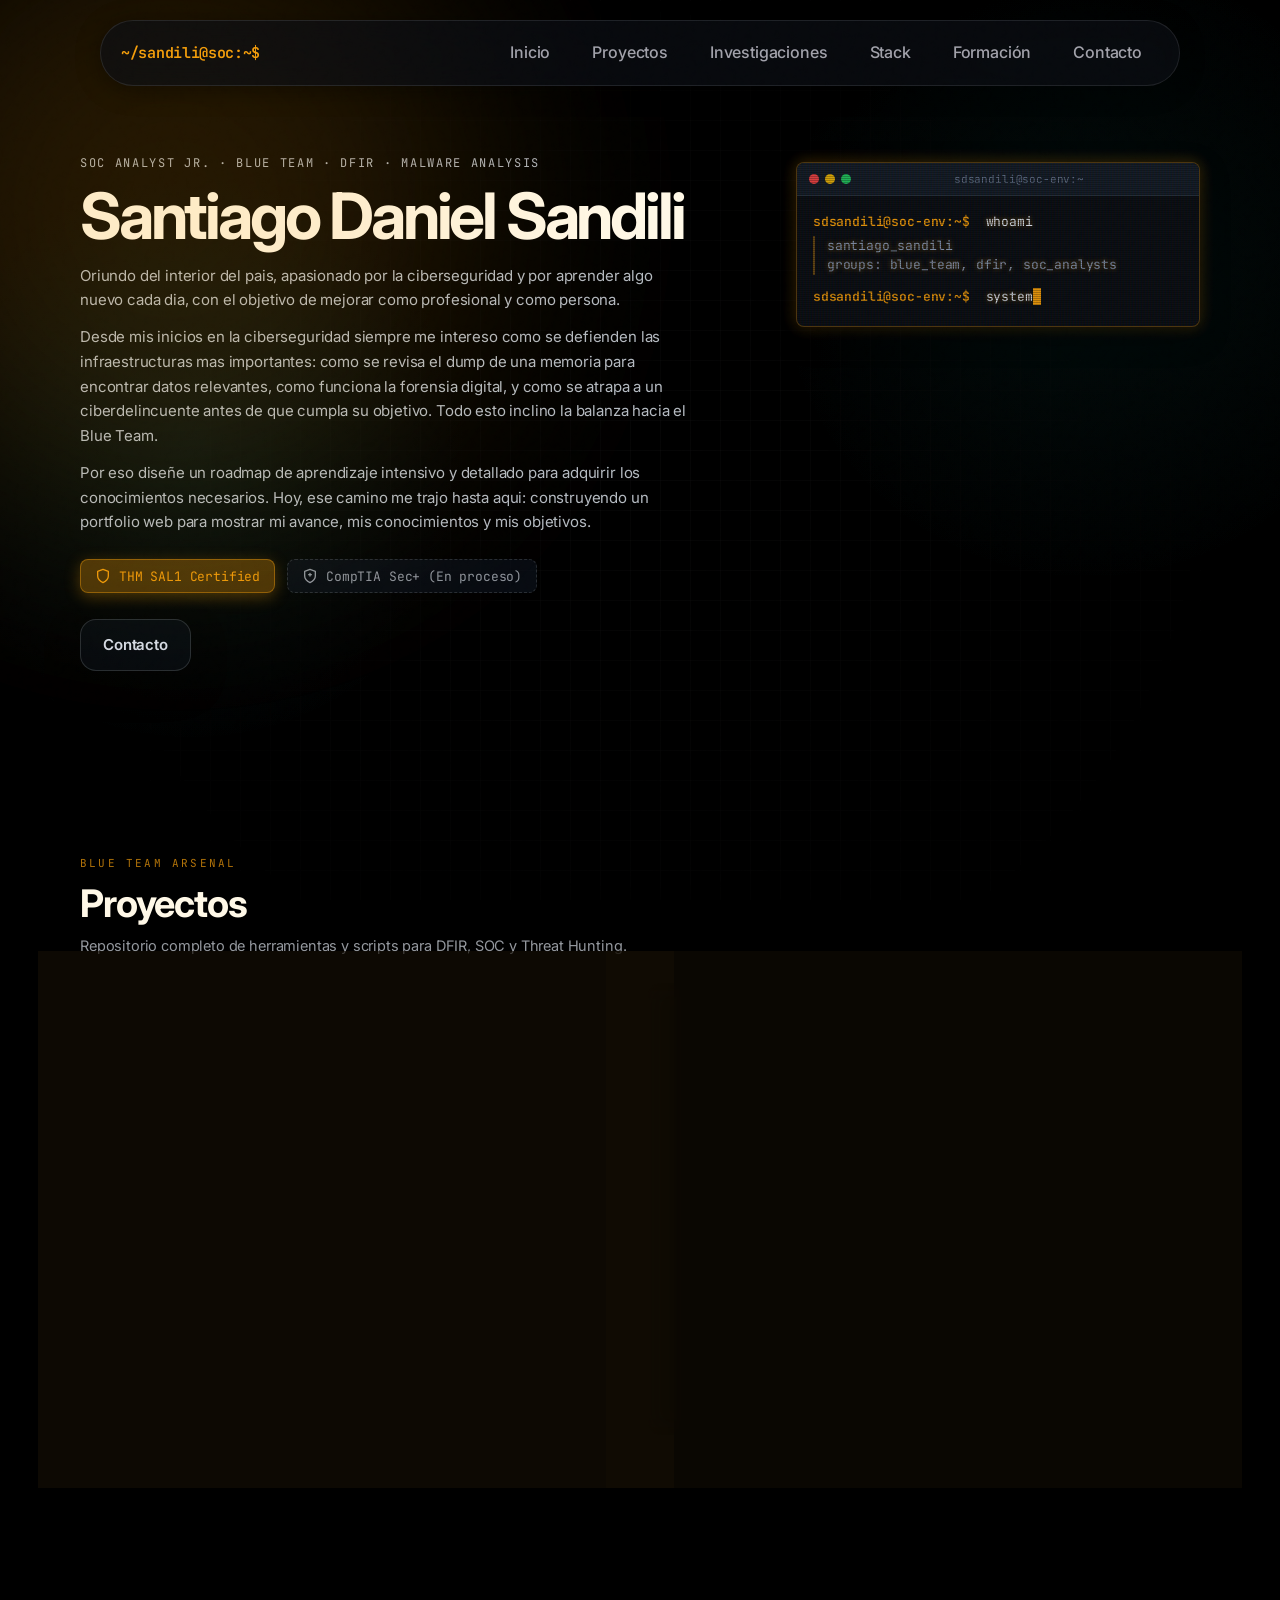
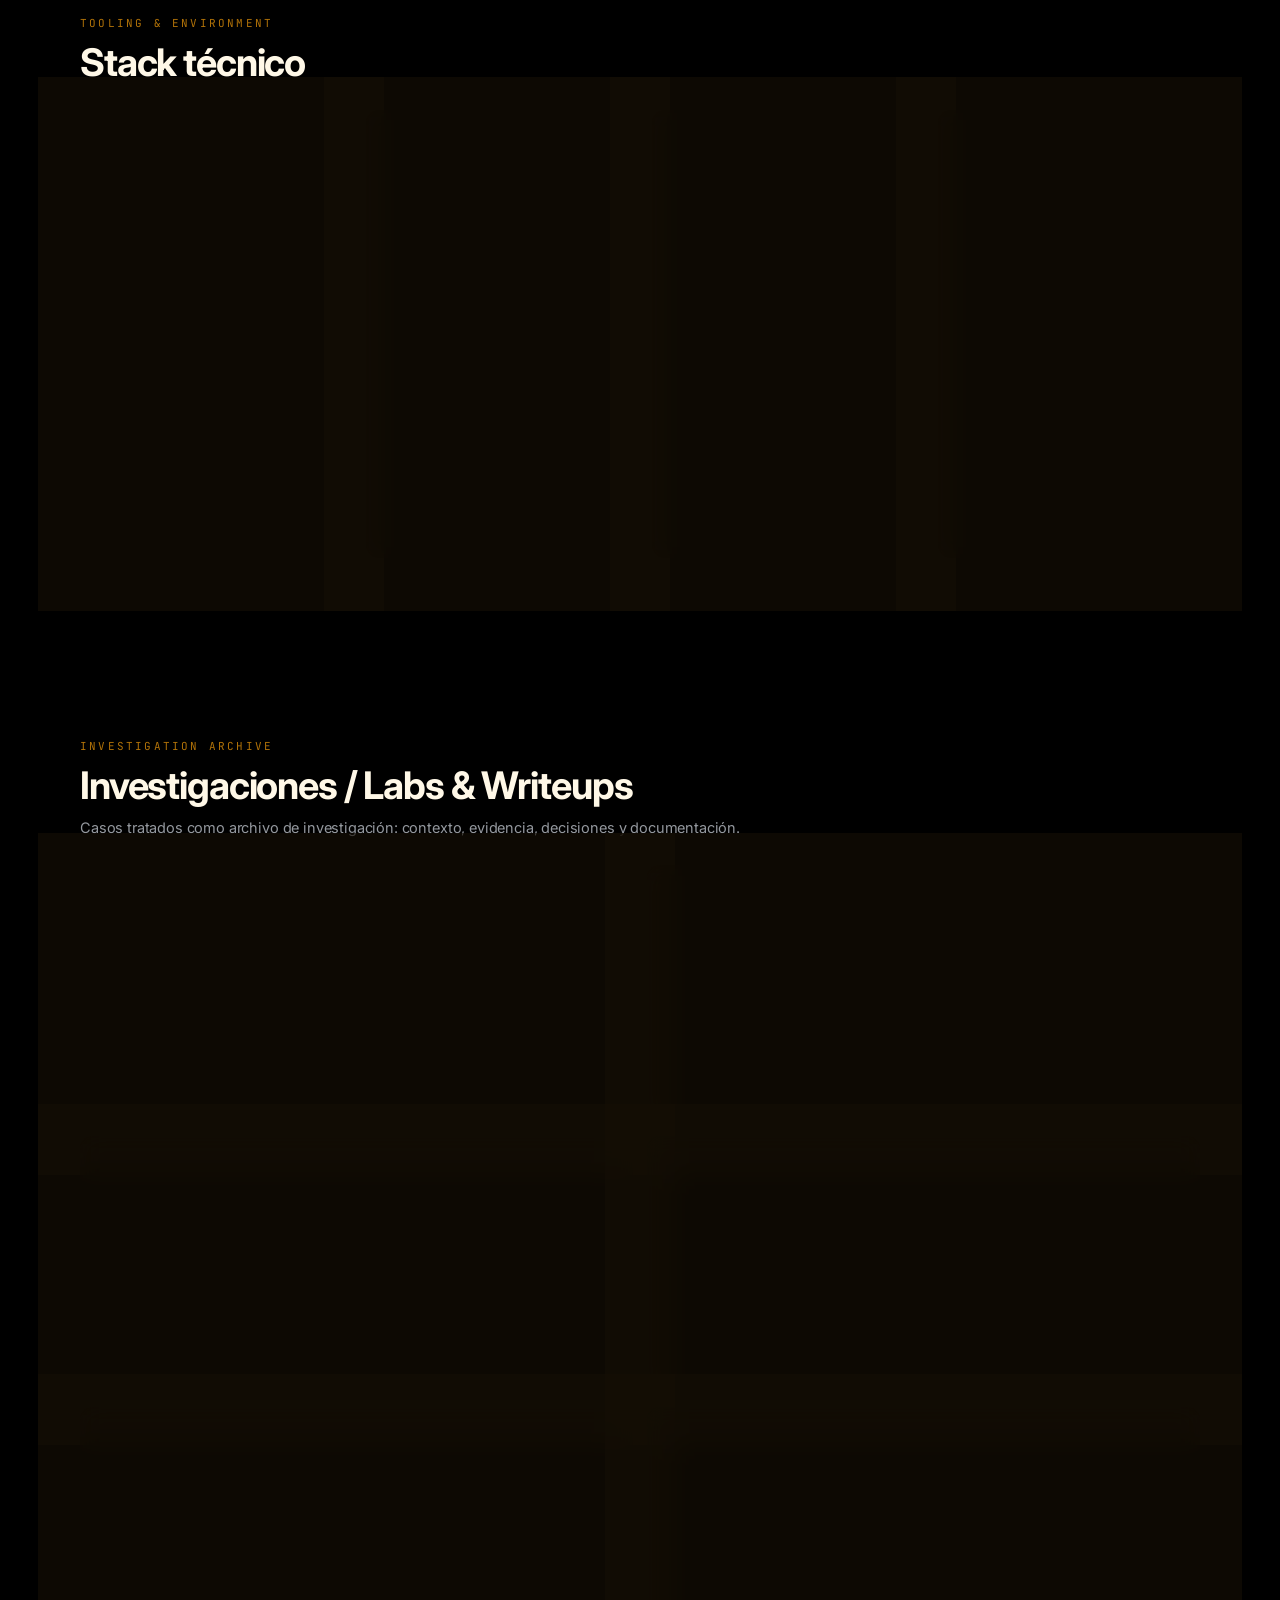
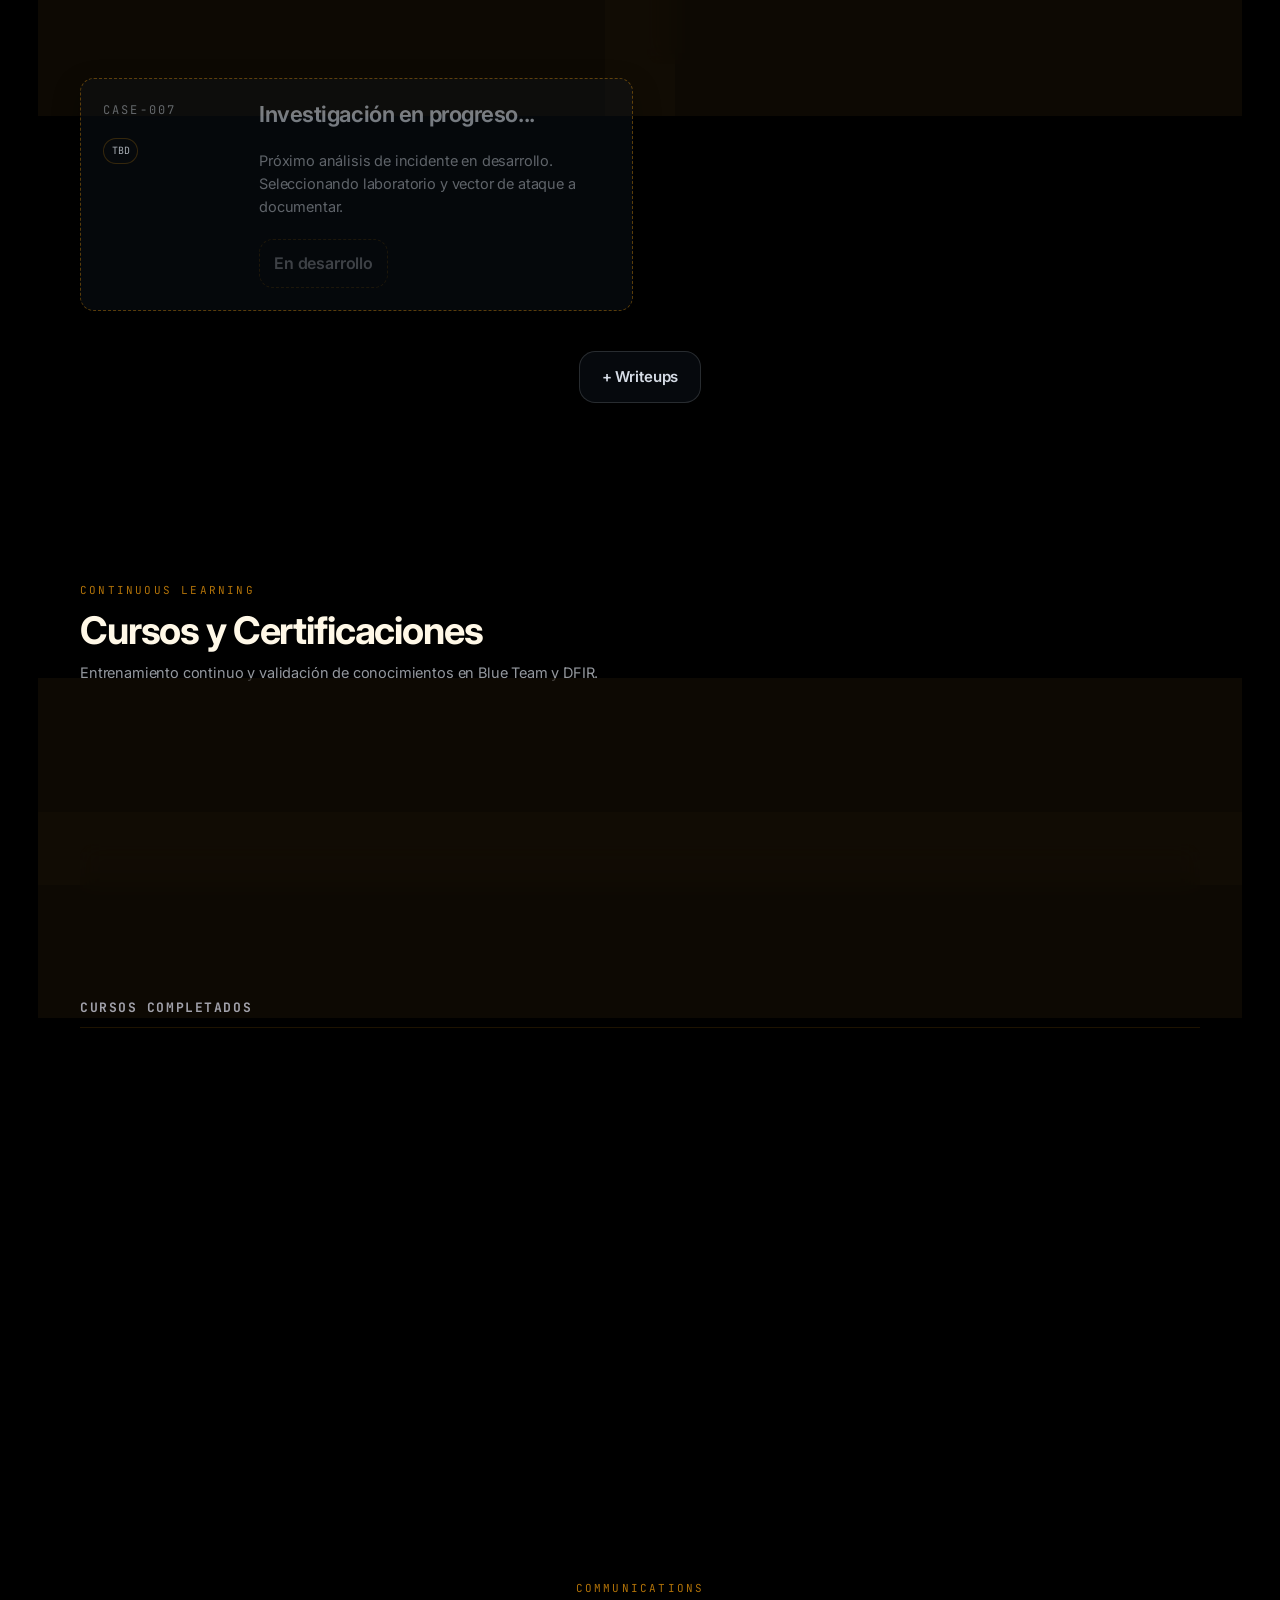
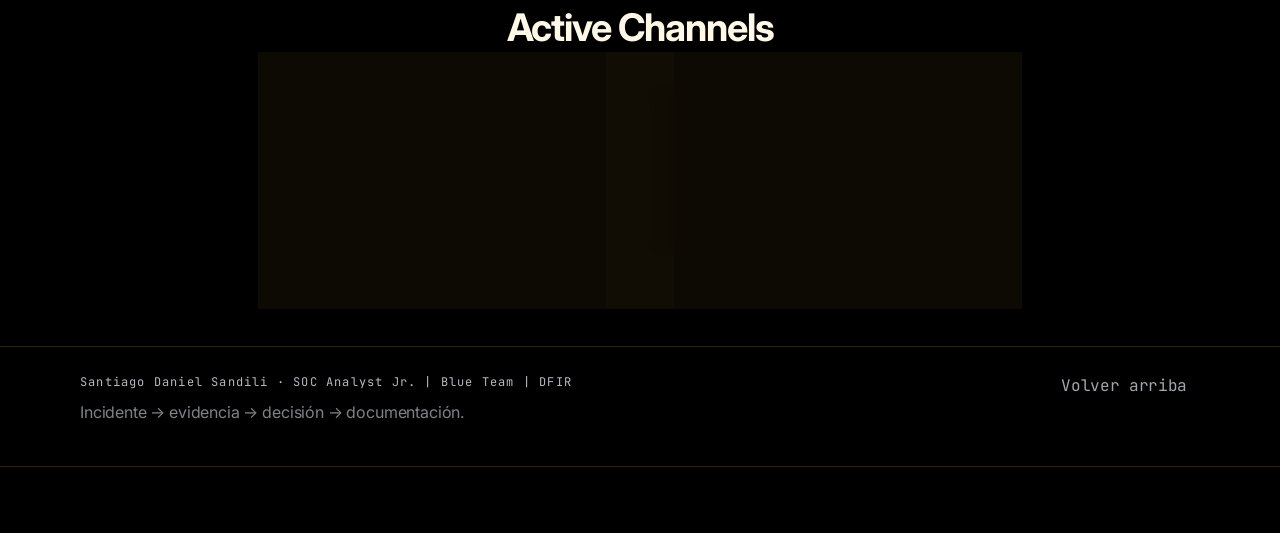
==== commit dd9453d2: "Add files via upload" ====
--- a/index.html
+++ b/index.html
@@ -1,4 +1,4 @@
-<!doctype html><html lang="es">  <head>    <meta charset="utf-8" />    <meta name="viewport" content="width=device-width, initial-scale=1" />    <meta      name="description"      content="Portfolio profesional estilo Incident Room — Santiago Daniel Sandili, SOC Analyst Jr. (Blue Team / DFIR). Investigaciones, capacidades SOC, formación y contacto."    />    <meta name="robots" content="index,follow" />    <meta property="og:title" content="Santiago Daniel Sandili — SOC Analyst Jr. | Incident Room" />    <meta property="og:description" content="Portfolio profesional de Santiago Daniel Sandili, SOC Analyst Jr. especializado en Blue Team, DFIR y análisis de malware." />    <meta property="og:url" content="https://sandi.li" />    <meta property="og:image" content="https://sandi.li/preview.png" />    <link rel="icon" type="image/svg+xml" href="data:image/svg+xml,%3Csvg viewBox='0 0 24 24' fill='none' stroke='%23F59E0B' stroke-width='2' stroke-linecap='round' stroke-linejoin='round' xmlns='http://www.w3.org/2000/svg'%3E%3Cpath d='M12 22s8-4 8-10V5l-8-3-8 3v7c0 6 8 10 8 10z'/%3E%3Ccircle cx='12' cy='12' r='3'/%3E%3Cpath d='M12 7v2'/%3E%3Cpath d='M12 15v2'/%3E%3Cpath d='M16 12h-2'/%3E%3Cpath d='M10 12H8'/%3E%3C/svg%3E">
+<!doctype html><html lang="es">  <head>    <meta charset="utf-8" />    <meta name="viewport" content="width=device-width, initial-scale=1" />    <meta      name="description"      content="Portfolio profesional estilo Incident Room — Santiago Daniel Sandili, SOC Analyst Jr. (Blue Team / DFIR). Investigaciones, capacidades SOC, formación y contacto."    />    <meta name="robots" content="index,follow" />    <meta property="og:title" content="Santiago Daniel Sandili — SOC Analyst Jr. | Incident Room" />    <meta property="og:description" content="Portfolio profesional de Santiago Daniel Sandili, SOC Analyst Jr. especializado en Blue Team, DFIR y análisis de malware." />    <meta property="og:url" content="https://sandi.li" />    <meta property="og:type" content="website" />    <meta name="twitter:card" content="summary_large_image" />    <meta name="twitter:title" content="Santiago Daniel Sandili — SOC Analyst Jr. | Incident Room" />    <meta name="twitter:description" content="Portfolio profesional de Santiago Daniel Sandili, SOC Analyst Jr. especializado en Blue Team, DFIR y análisis de malware." />    <meta property="og:image" content="https://sandi.li/preview.png" />    <link rel="icon" type="image/svg+xml" href="data:image/svg+xml,%3Csvg viewBox='0 0 24 24' fill='none' stroke='%23F59E0B' stroke-width='2' stroke-linecap='round' stroke-linejoin='round' xmlns='http://www.w3.org/2000/svg'%3E%3Cpath d='M12 22s8-4 8-10V5l-8-3-8 3v7c0 6 8 10 8 10z'/%3E%3Ccircle cx='12' cy='12' r='3'/%3E%3Cpath d='M12 7v2'/%3E%3Cpath d='M12 15v2'/%3E%3Cpath d='M16 12h-2'/%3E%3Cpath d='M10 12H8'/%3E%3C/svg%3E">
     <title>Santiago Daniel Sandili — SOC Analyst Jr. | Incident Room</title>    <!-- Editables: título/descripcion arriba, enlaces en el footer/contacto -->    <link rel="preconnect" href="https://fonts.googleapis.com" />    <link rel="preconnect" href="https://fonts.gstatic.com" crossorigin />    <link      href="https://fonts.googleapis.com/css2?family=Inter:wght@400;500;600;700&family=JetBrains+Mono:wght@400;500;600&display=swap"      rel="stylesheet"    />    <link rel="stylesheet" href="./styles.css" />  </head>  <body>    <a class="skip-link" href="#contenido">Saltar al contenido</a>    <header class="topbar" role="banner">      <div class="container topbar__inner">        <a class="brand" href="#hero" aria-label="Ir al inicio">          <span class="brand__name mono" style="font-size: 15px; font-weight: 600; color: #F59E0B;">~/sandili@soc:~$</span>        </a>        <nav class="nav" aria-label="Navegación principal">          <button class="nav__toggle" type="button" aria-expanded="false" aria-controls="navMenu">            <span class="nav__toggleLabel">Menú</span>            <span class="nav__toggleIcon" aria-hidden="true"></span>          </button>          <ul id="navMenu" class="nav__menu">            <li><a href="#hero">Inicio</a></li>            <li><a href="#proyectos">Proyectos</a></li>            <li><a href="#investigaciones">Investigaciones</a></li>            <li><a href="#stack">Stack</a></li>            <li><a href="#formacion">Formación</a></li>            <li><a href="#contacto">Contacto</a></li>          </ul>        </nav>      </div>    </header>    <main id="contenido"><div class="gradient-mesh" aria-hidden="true"></div>      <!-- HERO -->      <section id="hero" class="section hero"> <div class="container hero__grid">          <div class="hero__copy">            <p class="eyebrow mono">              SOC Analyst Jr. · Blue Team · DFIR · Malware Analysis            </p>            <h1 class="hero__title">              Santiago Daniel Sandili            </h1>            <div class="hero__profile">              <p>                Oriundo del interior del pais, apasionado por la ciberseguridad y por aprender algo nuevo cada dia, con el objetivo de mejorar como profesional y como persona.              </p>              <p>                Desde mis inicios en la ciberseguridad siempre me intereso como se defienden las infraestructuras mas importantes: como se revisa el dump de una memoria para encontrar datos relevantes, como funciona la forensia digital, y como se atrapa a un ciberdelincuente antes de que cumpla su objetivo. Todo esto inclino la balanza hacia el Blue Team.              </p>              <p>                Por eso diseñe un roadmap de aprendizaje intensivo y detallado para adquirir los conocimientos necesarios. Hoy, ese camino me trajo hasta aqui: construyendo un portfolio web para mostrar mi avance, mis conocimientos y mis objetivos.              </p>            </div>            <div class="hero__certs">              <a href="https://assets.tryhackme.com/certification-certificate/69bb156d56eed3cbe3a712a6.pdf" target="_blank" rel="noreferrer" class="certBadge certBadge--active">                <svg viewBox="0 0 24 24"><path d="M12 22s8-4 8-10V5l-8-3-8 3v7c0 6 8 10 8 10z" stroke="currentColor" stroke-width="2" fill="none" stroke-linecap="round" stroke-linejoin="round"/></svg>                THM SAL1 Certified              </a>              <div class="certBadge certBadge--pending">                <svg viewBox="0 0 24 24"><path d="M12 22s8-4 8-10V5l-8-3-8 3v7c0 6 8 10 8 10z" stroke="currentColor" stroke-width="2" fill="none" stroke-linecap="round" stroke-linejoin="round"/><path d="M12 8v4m-2-2h4" stroke="currentColor" stroke-width="2" fill="none" stroke-linecap="round" stroke-linejoin="round"/></svg>                CompTIA Sec+ (En proceso)              </div>            </div>            <div class="hero__cta" aria-label="Acciones principales">              <a class="btn btn--secondary btn--secondaryXL" href="#contacto">Contacto</a>            </div>          </div>          <aside class="hero__panel bash-console" aria-label="Terminal simulada">            <header class="bash-console__header">              <div class="bash-console__dots">                <span class="bash-console__dot"></span>                <span class="bash-console__dot"></span>                <span class="bash-console__dot"></span>              </div>              <span class="bash-console__title">sdsandili@soc-env:~</span>            </header>            <div class="bash-console__body">              <div class="bash-line">                <span class="bash-prompt">sdsandili@soc-env:~$</span>                <span class="bash-cmd"><span class="typing-text">whoami</span></span>              </div>              <div class="bash-output">                santiago_sandili<br>                groups: blue_team, dfir, soc_analysts              </div>                            <div class="bash-line">                <span class="bash-prompt">sdsandili@soc-env:~$</span>                <span class="bash-cmd"><span class="typing-text">systemctl status defense-ops</span></span>              </div>              <div class="bash-output">                ● defense-ops.service - Active Threat Monitoring<br>                &nbsp;&nbsp;Loaded: loaded (/etc/systemd/system/defense-ops.service)<br>                &nbsp;&nbsp;Active: active (running) since Wed 2026-04-22              </div>              <div class="bash-line">                <span class="bash-prompt">sdsandili@soc-env:~$</span>                <span class="bash-cmd"><span class="typing-text">tail -f /var/log/alerts.log</span></span>              </div>              <div class="bash-output">                [OK] No active critical alerts.<br>                [INFO] Monitoring pipeline initialized.<br>                <span class="bash-cursor"></span>              </div>            </div>          </aside>        </div>      </section>
 
 <!-- PROYECTOS -->
@@ -28,7 +28,7 @@
   <path d="M10.59 10.59l-1.42-1.42"></path>
 </svg>
           </div>
-          <h3 class="project-title" style="font-size: 20px; margin-bottom: 12px; font-weight: 600;">BlueTeam Scripts Repository</h3>
+          <h3 class="project-title" style="font-size: 20px; margin-bottom: 12px; font-weight: 600;">Blue Team Scripts</h3>
           <p class="project-description" style="font-size: 14px; color: rgba(231,238,247,0.7); margin-bottom: 20px; line-height: 1.6;">Colección de scripts operacionales para DFIR, SOC Analysts y Threat Hunting. Incluye herramientas automatizadas para triage de endpoints, enumeración de hosts locales, parseo de logs, integración con Threat Intelligence y plantillas estándar de investigación rápida.</p>
           
           <div style="margin-bottom: 20px;">
@@ -37,13 +37,13 @@
               <span class="badge badge--info">Python</span>
               <span class="badge badge--info">PowerShell</span>
               <span class="badge badge--info">Bash</span>
-              <span class="badge badge--info">Automation</span>
             </div>
           </div>
         </div>
-        <div class="project-actions" style="padding: 0 24px 24px;">
-          <a href="https://github.com/dsandili06/blueteam-scripts" class="btn btn--primary" style="font-size: 13px; padding: 8px 16px; border-radius: 8px; width: max-content;" target="_blank" rel="noopener">
-            Ver Repositorio
+        <div class="project-actions" style="padding: 0 24px 24px; display: flex; justify-content: flex-end;">
+          <a href="https://github.com/dsandili06/blueteam-scripts" class="btn btn--primary" style="font-size: 12px; padding: 6px 12px; border-radius: 6px; width: max-content; display: flex; align-items: center; gap: 6px;" target="_blank" rel="noopener">
+            <svg viewBox="0 0 24 24" width="14" height="14" stroke="currentColor" stroke-width="2" fill="none" stroke-linecap="round" stroke-linejoin="round"><path d="M9 19c-5 1.5-5-2.5-7-3m14 6v-3.87a3.37 3.37 0 0 0-.94-2.61c3.14-.35 6.44-1.54 6.44-7A5.44 5.44 0 0 0 20 4.77 5.07 5.07 0 0 0 19.91 1S18.73.65 16 2.48a13.38 13.38 0 0 0-7 0C6.27.65 5.09 1 5.09 1A5.07 5.07 0 0 0 5 4.77a5.44 5.44 0 0 0-1.5 3.78c0 5.42 3.3 6.61 6.44 7a3.37 3.37 0 0 0-.94 2.58V22"></path></svg>
+            Repositorio
           </a>
         </div>
       </div>
@@ -87,6 +87,7 @@
           <div class="stackItem">FTK Imager</div>
           <div class="stackItem">Velociraptor</div>
           <div class="stackItem">Timeline Explorer</div>
+          <div class="stackItem">DB Browser (SQLite)</div>
         </div>
       </div>
 
@@ -99,8 +100,6 @@
           <div class="stackItem">CRX Viewer</div>
           <div class="stackItem">Hybrid Analysis</div>
           <div class="stackItem">Any.Run</div>
-          <div class="stackItem">ThreatFox</div>
-          <div class="stackItem">MalwareBazaar</div>
         </div>
       </div>
 
@@ -120,7 +119,7 @@
 
       <!-- Category 4 -->
       <div class="stack-category card card--glass" style="padding: 20px; transition: transform 0.3s ease;">
-        <h3 class="mono" style="font-size: 13px; color: #F59E0B; margin-bottom: 16px; letter-spacing: 0.1em; text-transform: uppercase; border-bottom: 1px solid rgba(245, 158, 11, 0.2); padding-bottom: 8px;">Scripting & OSINT</h3>
+        <h3 class="mono" style="font-size: 13px; color: #F59E0B; margin-bottom: 16px; letter-spacing: 0.1em; text-transform: uppercase; border-bottom: 1px solid rgba(245, 158, 11, 0.2); padding-bottom: 8px;">Scripting, OSINT & Threat Intel</h3>
         <div class="stackGrid" style="display: flex; flex-wrap: wrap; gap: 8px;">
           <div class="stackItem">Python</div>
           <div class="stackItem">Bash</div>
@@ -128,16 +127,17 @@
           <div class="stackItem">Shodan</div>
           <div class="stackItem">VirusTotal</div>
           <div class="stackItem">AbuseIPDB</div>
+          <div class="stackItem">MalwareBazaar</div>
+          <div class="stackItem">ThreatFox</div>
           <div class="stackItem">CyberChef</div>
-          <div class="stackItem">DB Browser (SQLite)</div>
-        </div>
-      </div>
-
-    </div>
-  </div>
-</section>
-
-<section id="investigaciones" class="section" aria-labelledby="investigacionesTitle">        <div class="container">          <header class="section__header">            <p class="section__kicker mono">Investigation Archive</p>            <h2 id="investigacionesTitle" class="section__title">Investigaciones / Labs &amp; Writeups</h2>            <p class="section__subtitle">              Casos tratados como archivo de investigación: contexto, evidencia, decisiones y documentación.            </p>          </header>          <div class="cases">            <article class="case card card--glass reveal" aria-labelledby="case001Title">              <div class="caseFile">                <div class="caseFile__rail" aria-hidden="true">                  <div class="caseId mono">CASE-001</div>                  <div class="caseRail__meta">                    <span class="badge badge--info mono">Malware Analysis</span>                  </div>                </div>                <div class="caseFile__body">                  <header class="caseFile__top">                    <div>                      <h3 id="case001Title" class="case__title">FakeGPT</h3>                    </div>                  </header>                  <p class="case__desc">                    Análisis de malware en extensión de navegador que simula ser ChatGPT para interceptar credenciales y sesiones web. Identificación de Image Beacons y exfiltración cifrada.                  </p>                  <div class="case__actions">                    <a class="btn btn--secondary" href="https://github.com/santis6/SOC-Practitioner-Labs/tree/main/Writeups/CyberDefenders/FakeGPT.md" target="_blank" rel="noreferrer">                      Ver writeup                    </a>                  </div>                </div>              </div>            </article>            <article class="case card card--glass reveal" aria-labelledby="case002Title">              <div class="caseFile">                <div class="caseFile__rail" aria-hidden="true">                  <div class="caseId mono">CASE-002</div>                  <div class="caseRail__meta">                    <span class="badge badge--info mono">Threat Intel</span>                  </div>                </div>                <div class="caseFile__body">                  <header class="caseFile__top">                    <div>                      <h3 id="case002Title" class="case__title">3CX-Supply Chain</h3>                    </div>                  </header>                  <p class="case__desc">                    Investigación basada en CTI de un instalador oficial comprometido de 3CX. Análisis de payloads maliciosos, técnicas de evasión (T1497) y DLL Side-Loading (T1574).                  </p>                  <div class="case__actions">                    <a class="btn btn--secondary" href="https://github.com/santis6/SOC-Practitioner-Labs/tree/main/Writeups/CyberDefenders/3CX-Supply%20Chain.md" target="_blank" rel="noreferrer">                      Ver writeup                    </a>                  </div>                </div>              </div>            </article>            <article class="case card card--glass reveal" aria-labelledby="case003Title">              <div class="caseFile">                <div class="caseFile__rail" aria-hidden="true">                  <div class="caseId mono">CASE-003</div>                  <div class="caseRail__meta">                    <span class="badge badge--info mono">Endpoint Forensics</span>                  </div>                </div>                <div class="caseFile__body">                  <header class="caseFile__top">                    <div>                      <h3 id="case003Title" class="case__title">Insider</h3>                    </div>                  </header>                  <p class="case__desc">                    Forense en imagen de Kali Linux para investigar actividad de una amenaza interna. Análisis de .bash_history, extracción de herramientas ofensivas y trazabilidad de eventos.                  </p>                  <div class="case__actions">                    <a class="btn btn--secondary" href="https://github.com/santis6/SOC-Practitioner-Labs/tree/main/Writeups/CyberDefenders/Insider.md" target="_blank" rel="noreferrer">                      Ver writeup                    </a>                  </div>                </div>              </div>            </article>            <article class="case card card--glass reveal" aria-labelledby="case004Title">              <div class="caseFile">                <div class="caseFile__rail" aria-hidden="true">                  <div class="caseId mono">CASE-004</div>                  <div class="caseRail__meta">                    <span class="badge badge--info mono">Endpoint Forensics</span>                  </div>                </div>                <div class="caseFile__body">                  <header class="caseFile__top">                    <div>                      <h3 id="case004Title" class="case__title">KrakenKeylogger</h3>                    </div>                  </header>                  <p class="case__desc">                    Análisis de un vector inicial LNK distribuido por mensajería web. Reconstrucción de persistencia abusando de software legítimo (Greenshot) y exfiltración de red.                  </p>                  <div class="case__actions">                    <a class="btn btn--secondary" href="https://github.com/santis6/SOC-Practitioner-Labs/tree/main/Writeups/CyberDefenders/KrakenKeylogger.md" target="_blank" rel="noreferrer">                      Ver writeup                    </a>                  </div>                </div>              </div>            </article>                        <article class="case card card--glass reveal" aria-labelledby="case005Title">              <div class="caseFile">                <div class="caseFile__rail" aria-hidden="true">                  <div class="caseId mono">CASE-005</div>                  <div class="caseRail__meta">                    <span class="badge badge--info mono">Endpoint Forensics</span>                  </div>                </div>                <div class="caseFile__body">                  <header class="caseFile__top">                    <div>                      <h3 id="case005Title" class="case__title">Silent Breach</h3>                    </div>                  </header>                  <p class="case__desc">                    Investigación de una imagen de disco tras ataque de ransomware. Extracción de artefactos de navegador/correo, deofuscación de script PowerShell y descifrado de evidencia.                  </p>                  <div class="case__actions">                    <a class="btn btn--secondary" href="https://github.com/santis6/SOC-Practitioner-Labs/tree/main/Writeups/CyberDefenders/Silent%20Breach.md" target="_blank" rel="noreferrer">                      Ver writeup                    </a>                  </div>                </div>              </div>            </article>            <article class="case case--future card reveal" aria-labelledby="case006Title">              <div class="caseFile">                <div class="caseFile__rail" aria-hidden="true">                  <div class="caseId mono" style="color: rgba(231,238,247,0.4);">CASE-006</div>                  <div class="caseRail__meta">                    <span class="badge badge--muted mono">TBD</span>                  </div>                </div>                <div class="caseFile__body">                  <header class="caseFile__top">                    <div>                      <h3 id="case006Title" class="case__title" style="color: rgba(231,238,247,0.5);">Investigación en progreso...</h3>                    </div>                  </header>                  <p class="case__desc" style="color: rgba(231,238,247,0.4);">                    Próximo análisis de incidente en desarrollo. Seleccionando laboratorio y vector de ataque a documentar.                  </p>                  <div class="case__actions">                    <span class="btn btn--secondary" style="opacity: 0.5; pointer-events: none; border-style: dashed; background: transparent; color: rgba(231,238,247,0.5);">                      En desarrollo                    </span>                  </div>                </div>              </div>            </article>          </div>          <div style="text-align: center; margin-top: 40px;" class="reveal">            <a class="btn btn--secondary btn--secondaryXL" href="https://github.com/santis6/SOC-Practitioner-Labs/tree/main" target="_blank" rel="noreferrer">              + Writeups            </a>          </div>        </div>      </section>
+        </div>
+      </div>
+
+    </div>
+  </div>
+</section>
+
+<section id="investigaciones" class="section" aria-labelledby="investigacionesTitle"><div class="container"><header class="section__header"><p class="section__kicker mono">Investigation Archive</p><h2 id="investigacionesTitle" class="section__title">Investigaciones / Labs &amp; Writeups</h2><p class="section__subtitle">              Casos tratados como archivo de investigación: contexto, evidencia, decisiones y documentación.            </p></header><div class="cases"><article class="case card card--glass reveal" aria-labelledby="case001Title"><div class="caseFile"><div class="caseFile__rail" aria-hidden="true"><div class="caseId mono">CASE-001</div><div class="caseRail__meta">                    <span class="badge badge--info mono">Malware Analysis</span>                  </div></div><div class="caseFile__body"><header class="caseFile__top">                    <div><h3 id="case001Title" class="case__title">FakeGPT</h3>                    </div>                  </header><p class="case__desc">                    Análisis de malware en extensión de navegador que simula ser ChatGPT para interceptar credenciales y sesiones web. Identificación de Image Beacons y exfiltración cifrada.                  </p><div class="case__actions">                    <a class="btn btn--secondary" href="https://github.com/santis6/SOC-Practitioner-Labs/tree/main/Writeups/CyberDefenders/FakeGPT.md" target="_blank" rel="noreferrer">                      Ver writeup                    </a>                  </div></div>              </div></article><article class="case card card--glass reveal" aria-labelledby="case002Title"><div class="caseFile"><div class="caseFile__rail" aria-hidden="true"><div class="caseId mono">CASE-002</div><div class="caseRail__meta">                    <span class="badge badge--info mono">Threat Intel</span>                  </div></div><div class="caseFile__body"><header class="caseFile__top">                    <div><h3 id="case002Title" class="case__title">3CX-Supply Chain</h3>                    </div>                  </header><p class="case__desc">                    Investigación basada en CTI de un instalador oficial comprometido de 3CX. Análisis de payloads maliciosos, técnicas de evasión (T1497) y DLL Side-Loading (T1574).                  </p><div class="case__actions">                    <a class="btn btn--secondary" href="https://github.com/santis6/SOC-Practitioner-Labs/tree/main/Writeups/CyberDefenders/3CX-Supply%20Chain.md" target="_blank" rel="noreferrer">                      Ver writeup                    </a>                  </div></div>              </div></article><article class="case card card--glass reveal" aria-labelledby="case003Title"><div class="caseFile"><div class="caseFile__rail" aria-hidden="true"><div class="caseId mono">CASE-003</div><div class="caseRail__meta">                    <span class="badge badge--info mono">Endpoint Forensics</span>                  </div></div><div class="caseFile__body"><header class="caseFile__top">                    <div><h3 id="case003Title" class="case__title">Insider</h3>                    </div>                  </header><p class="case__desc">                    Forense en imagen de Kali Linux para investigar actividad de una amenaza interna. Análisis de .bash_history, extracción de herramientas ofensivas y trazabilidad de eventos.                  </p><div class="case__actions">                    <a class="btn btn--secondary" href="https://github.com/santis6/SOC-Practitioner-Labs/tree/main/Writeups/CyberDefenders/Insider.md" target="_blank" rel="noreferrer">                      Ver writeup                    </a>                  </div></div>              </div></article><article class="case card card--glass reveal" aria-labelledby="case004Title"><div class="caseFile"><div class="caseFile__rail" aria-hidden="true"><div class="caseId mono">CASE-004</div><div class="caseRail__meta">                    <span class="badge badge--info mono">Endpoint Forensics</span>                  </div></div><div class="caseFile__body"><header class="caseFile__top">                    <div><h3 id="case004Title" class="case__title">KrakenKeylogger</h3>                    </div>                  </header><p class="case__desc">                    Análisis de un vector inicial LNK distribuido por mensajería web. Reconstrucción de persistencia abusando de software legítimo (Greenshot) y exfiltración de red.                  </p><div class="case__actions">                    <a class="btn btn--secondary" href="https://github.com/santis6/SOC-Practitioner-Labs/tree/main/Writeups/CyberDefenders/KrakenKeylogger.md" target="_blank" rel="noreferrer">                      Ver writeup                    </a>                  </div></div>              </div></article><article class="case card card--glass reveal" aria-labelledby="case005Title"><div class="caseFile"><div class="caseFile__rail" aria-hidden="true"><div class="caseId mono">CASE-005</div><div class="caseRail__meta">                    <span class="badge badge--info mono">Endpoint Forensics</span>                  </div></div><div class="caseFile__body"><header class="caseFile__top">                    <div><h3 id="case005Title" class="case__title">Silent Breach</h3>                    </div>                  </header><p class="case__desc">                    Investigación de una imagen de disco tras ataque de ransomware. Extracción de artefactos de navegador/correo, deofuscación de script PowerShell y descifrado de evidencia.                  </p><div class="case__actions">                    <a class="btn btn--secondary" href="https://github.com/santis6/SOC-Practitioner-Labs/tree/main/Writeups/CyberDefenders/Silent%20Breach.md" target="_blank" rel="noreferrer">                      Ver writeup                    </a>                  </div></div>              </div></article><article class="case card card--glass reveal" aria-labelledby="case006Title"><div class="caseFile"><div class="caseFile__rail" aria-hidden="true"><div class="caseId mono">CASE-006</div><div class="caseRail__meta">                    <span class="badge badge--info mono">Net/Mem Forensics</span>                  </div></div><div class="caseFile__body"><header class="caseFile__top">                    <div><h3 id="case006Title" class="case__title">Lockdown</h3>                    </div>                  </header><p class="case__desc">                    Análisis forense de red y memoria sobre una intrusión en servidor IIS. Detección de webshells SMB2, persistencia en Startup y análisis de malware AgentTesla ofuscado con UPX.                  </p><div class="case__actions">                    <a class="btn btn--secondary" href="https://github.com/dsandili06/SOC-Practitioner-Labs/blob/main/Writeups/CyberDefenders/Lockdown.md" target="_blank" rel="noreferrer">                      Ver writeup                    </a>                  </div></div>              </div></article><article class="case case--future card reveal" aria-labelledby="case007Title"><div class="caseFile"><div class="caseFile__rail" aria-hidden="true"><div class="caseId mono" style="color: rgba(231,238,247,0.4);">CASE-007</div><div class="caseRail__meta">                    <span class="badge badge--muted mono">TBD</span>                  </div></div><div class="caseFile__body"><header class="caseFile__top">                    <div><h3 id="case007Title" class="case__title" style="color: rgba(231,238,247,0.5);">Investigación en progreso...</h3>                    </div>                  </header>                  <p class="case__desc" style="color: rgba(231,238,247,0.4);">                    Próximo análisis de incidente en desarrollo. Seleccionando laboratorio y vector de ataque a documentar.                  </p><div class="case__actions">                    <span class="btn btn--secondary" style="opacity: 0.5; pointer-events: none; border-style: dashed; background: transparent; color: rgba(231,238,247,0.5);">                      En desarrollo                    </span>                  </div></div>              </div></article></div><div style="text-align: center; margin-top: 40px;" class="reveal">            <a class="btn btn--secondary btn--secondaryXL" href="https://github.com/santis6/SOC-Practitioner-Labs/tree/main" target="_blank" rel="noreferrer">              + Writeups            </a></div></div></section>
 
 <!-- FORMACION -->
 <section id="formacion" class="section" aria-labelledby="formacionTitle">
@@ -149,10 +149,10 @@
     </header>
     
     <div class="training reveal">
-      <article class="training__item card card--glass">
+      <article class="training__item card card--glass training__item--featured">
         <div>
           <h3 class="training__title">Security Analyst Level 1 (SAL1)</h3>
-          <p class="training__meta">TryHackMe • Certificación Obtenida</p>
+          <p class="training__meta">TryHackMe · <span class="badge--certified">✓ Certified</span></p>
         </div>
         <a class="btn btn--secondary" href="https://assets.tryhackme.com/certification-certificate/69bb156d56eed3cbe3a712a6.pdf" target="_blank" rel="noreferrer">Ver Credencial</a>
       </article>
@@ -165,6 +165,8 @@
         <span class="badge badge--muted">En Progreso</span>
       </article>
     </div>
+
+    <h3 class="mono reveal" style="font-size: 13px; color: var(--muted); letter-spacing: 0.12em; text-transform: uppercase; margin-top: 32px; margin-bottom: 16px; padding-bottom: 8px; border-bottom: 1px solid rgba(245, 158, 11, 0.12);">Cursos completados</h3>
 
     <!-- Courses Grid -->
     <div class="courses-grid reveal" style="display: grid; grid-template-columns: repeat(auto-fit, minmax(300px, 1fr)); gap: 14px; margin-top: 14px;">
@@ -269,4 +271,4 @@
     </div>
   </div>
 </section>
-    </main>    <footer class="footer" role="contentinfo">      <div class="container footer__inner">        <div class="footer__left">          <div class="mono footer__tag">Santiago Daniel Sandili · SOC Analyst Jr. | Blue Team | DFIR</div>          <div class="footer__muted">Incidente → evidencia → decisión → documentación.</div>        </div>        <div class="footer__right mono">          <a href="#hero">Volver arriba</a>        </div>      </div>    </footer>    <script src="./main.js" defer></script>  <footer class="footer" role="contentinfo">  <div class="container footer__inner">  </div></footer><div class="scroll-progress" id="scrollProgress"></div></body></html>+    </main><footer class="footer" role="contentinfo"><div class="container footer__inner"><div class="footer__left"><div class="mono footer__tag">Santiago Daniel Sandili · SOC Analyst Jr. | Blue Team | DFIR</div><div class="footer__muted">Incidente → evidencia → decisión → documentación.</div></div><div class="footer__right mono">          <a href="#hero">Volver arriba</a></div></div></footer><script src="./main.js" defer></script>  <footer class="footer" role="contentinfo">  <div class="container footer__inner">  </div></footer><div class="scroll-progress" id="scrollProgress"></div></body></html>
--- a/styles.css
+++ b/styles.css
@@ -1047,32 +1047,7 @@
 }
 
 
-/* Typing animation for bash commands */
-.bash-cmd {
-  opacity: 0;
-}
-
-.bash-cmd.typing {
-  opacity: 1;
-  animation: typing 800ms steps(20, end);
-}
-
-@keyframes typing {
-  from { width: 0; }
-  to { width: 100%; }
-}
-
-.bash-output {
-  opacity: 0;
-  transition: opacity 300ms ease;
-}
-
-.bash-output.show {
-  opacity: 1;
-}
-
-@media (prefers-reduced-motion: reduce) {
-  .bash-cmd, .bash-output { opacity: 1; animation: none !important; transition: none !important; }
+
 }/* PROJECTS SECTION - Blue Team Arsenal */
 .projects-grid {
   display: grid;
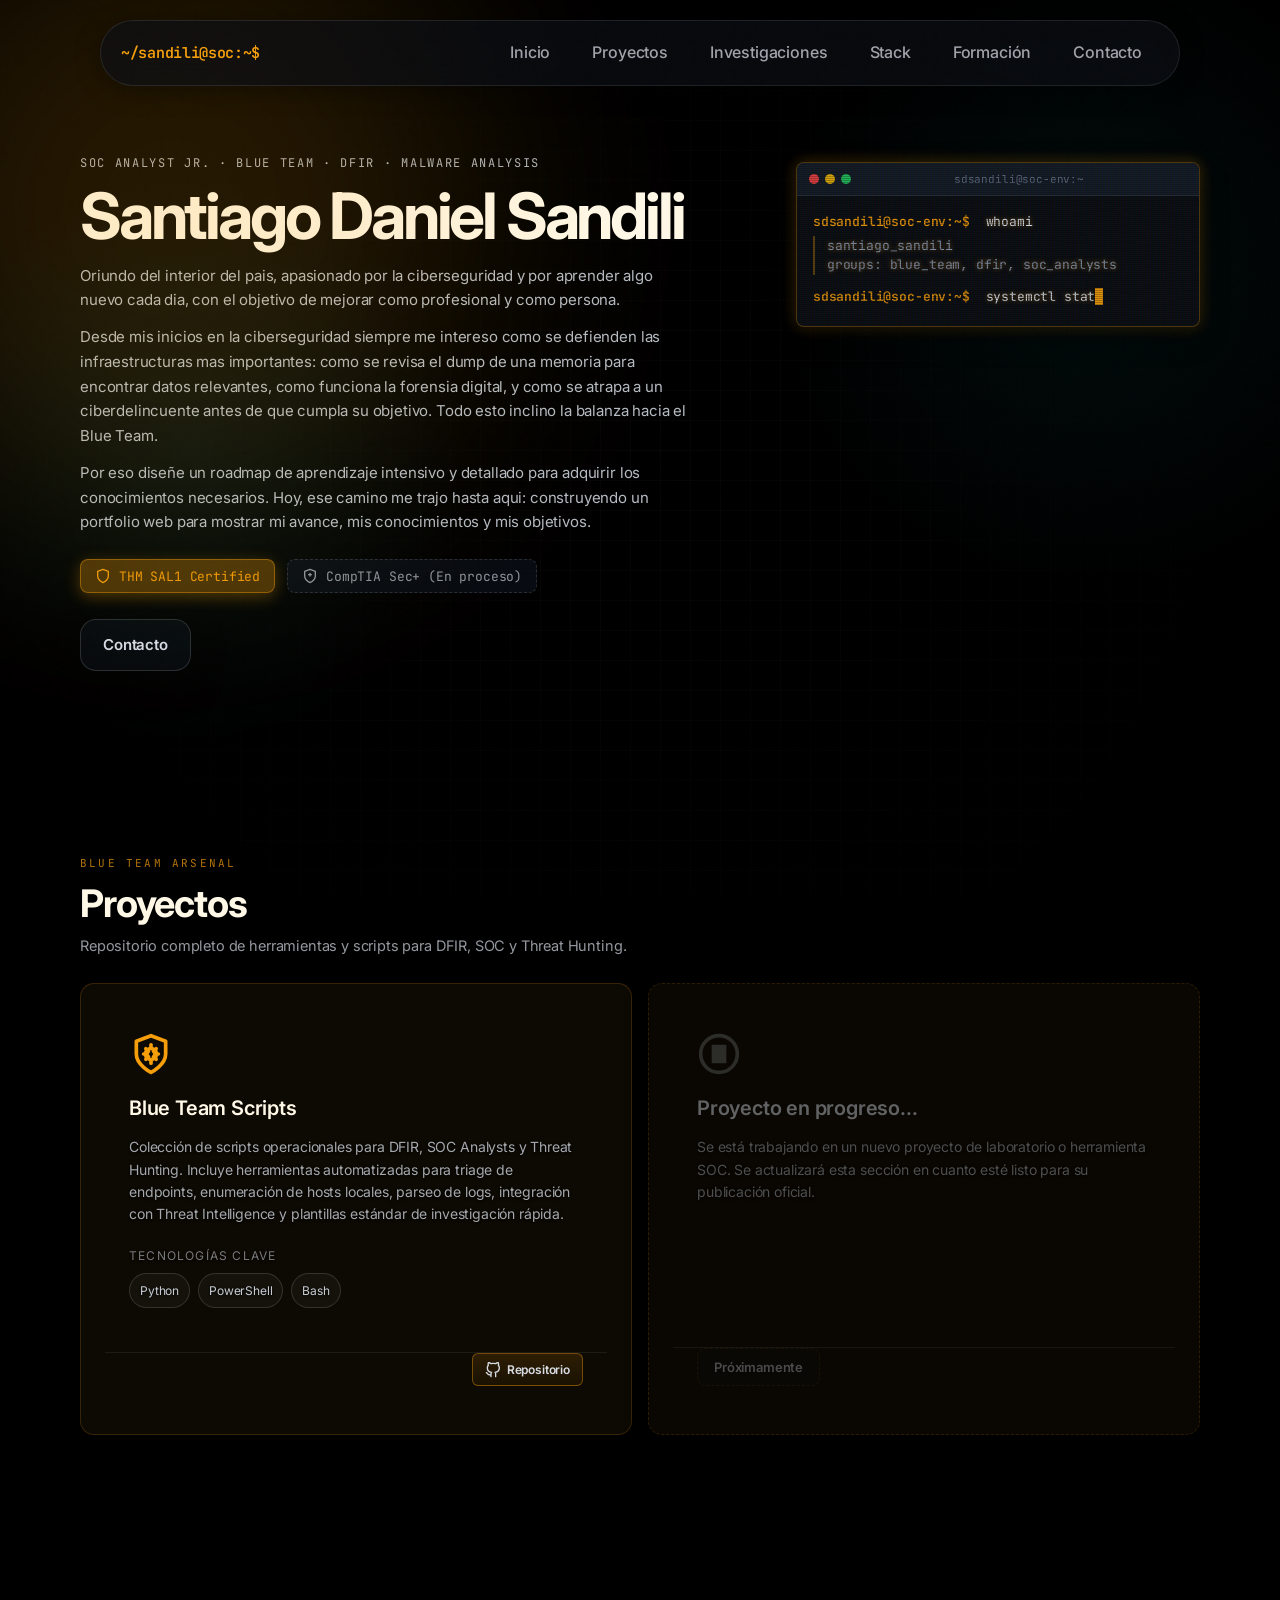
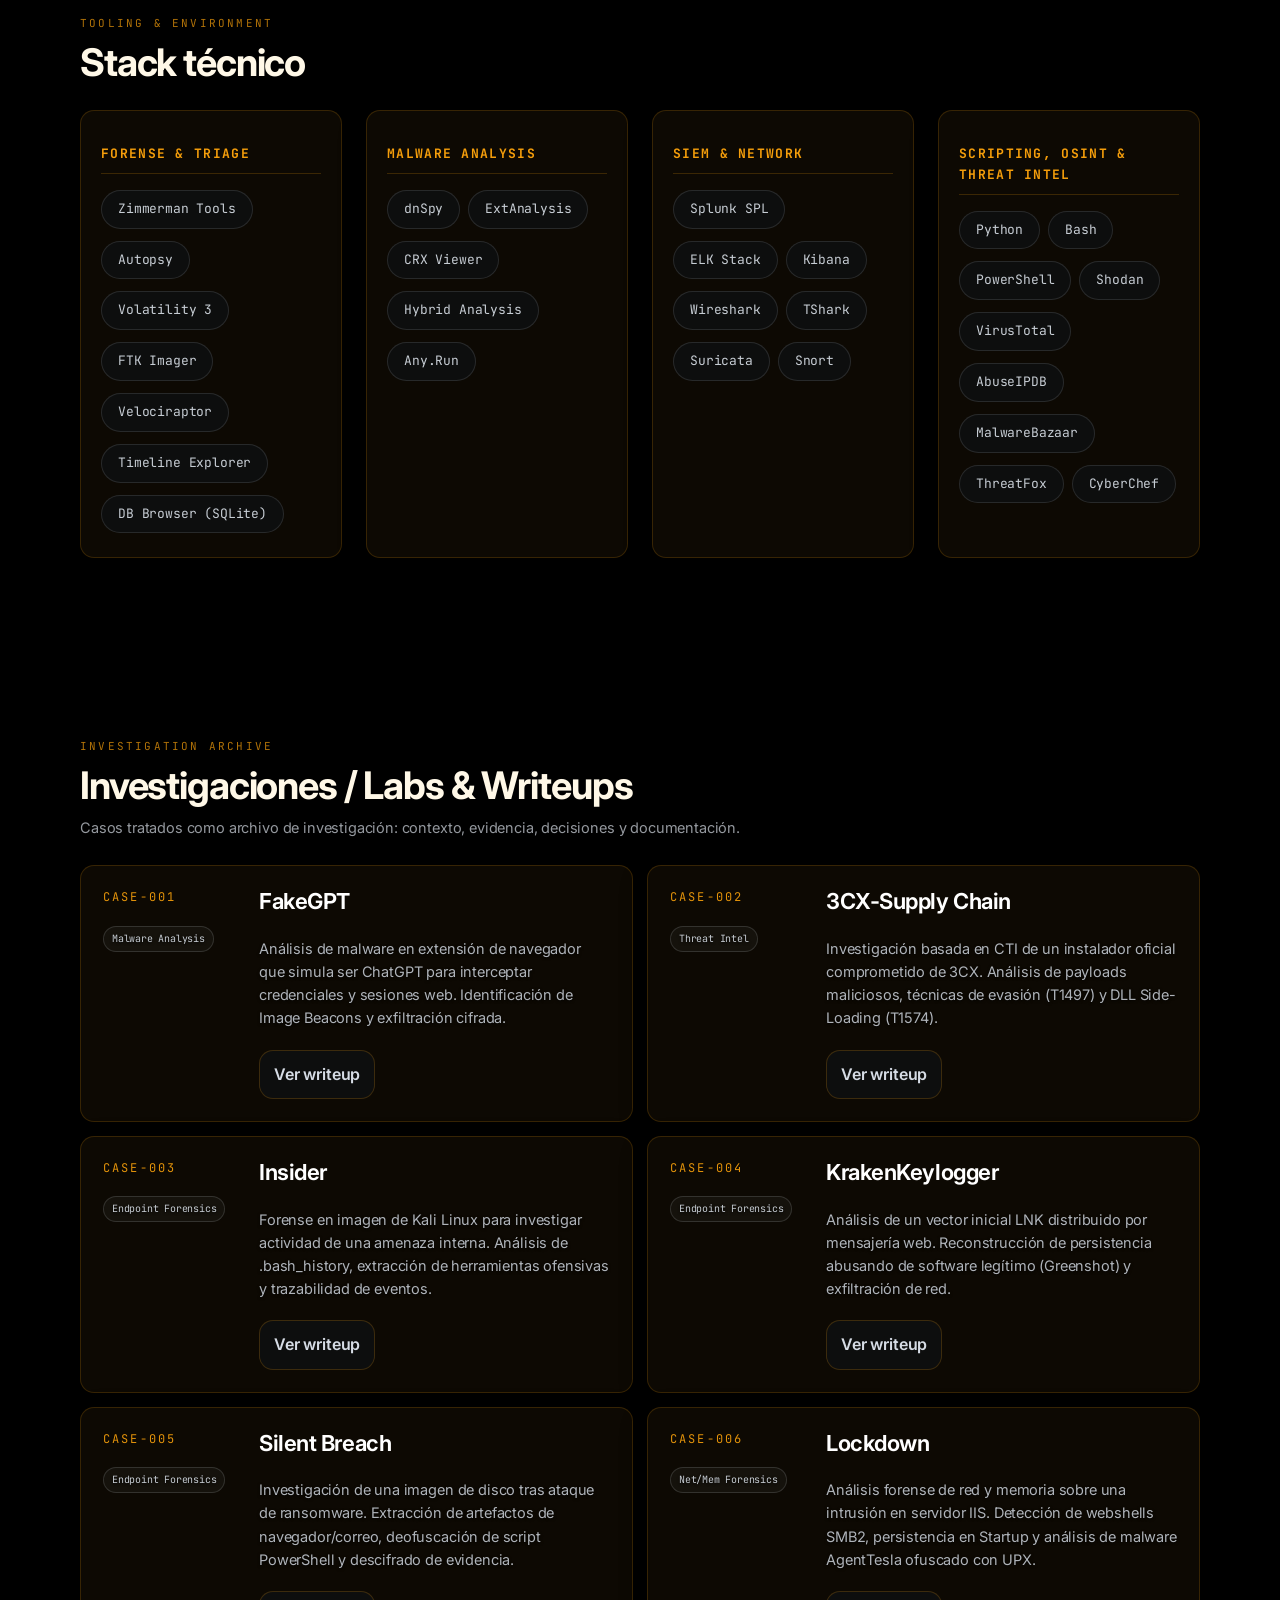
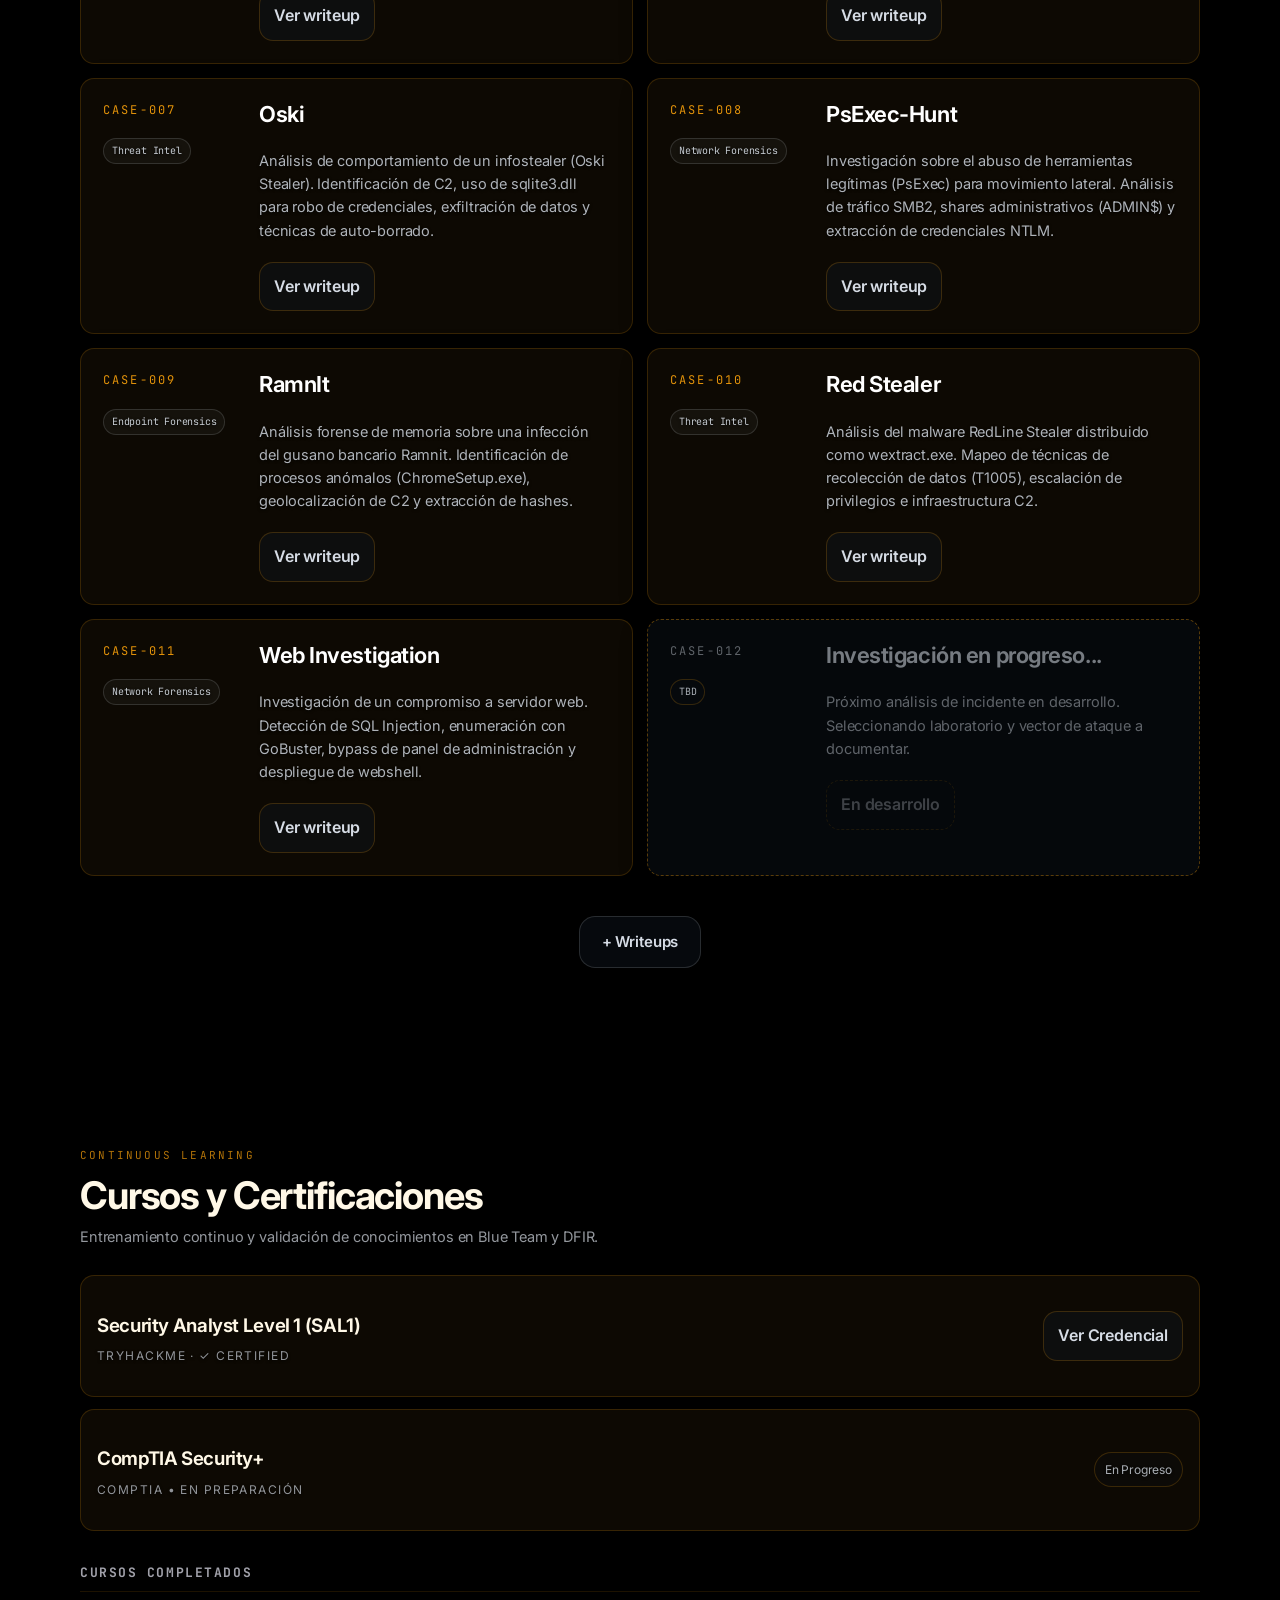
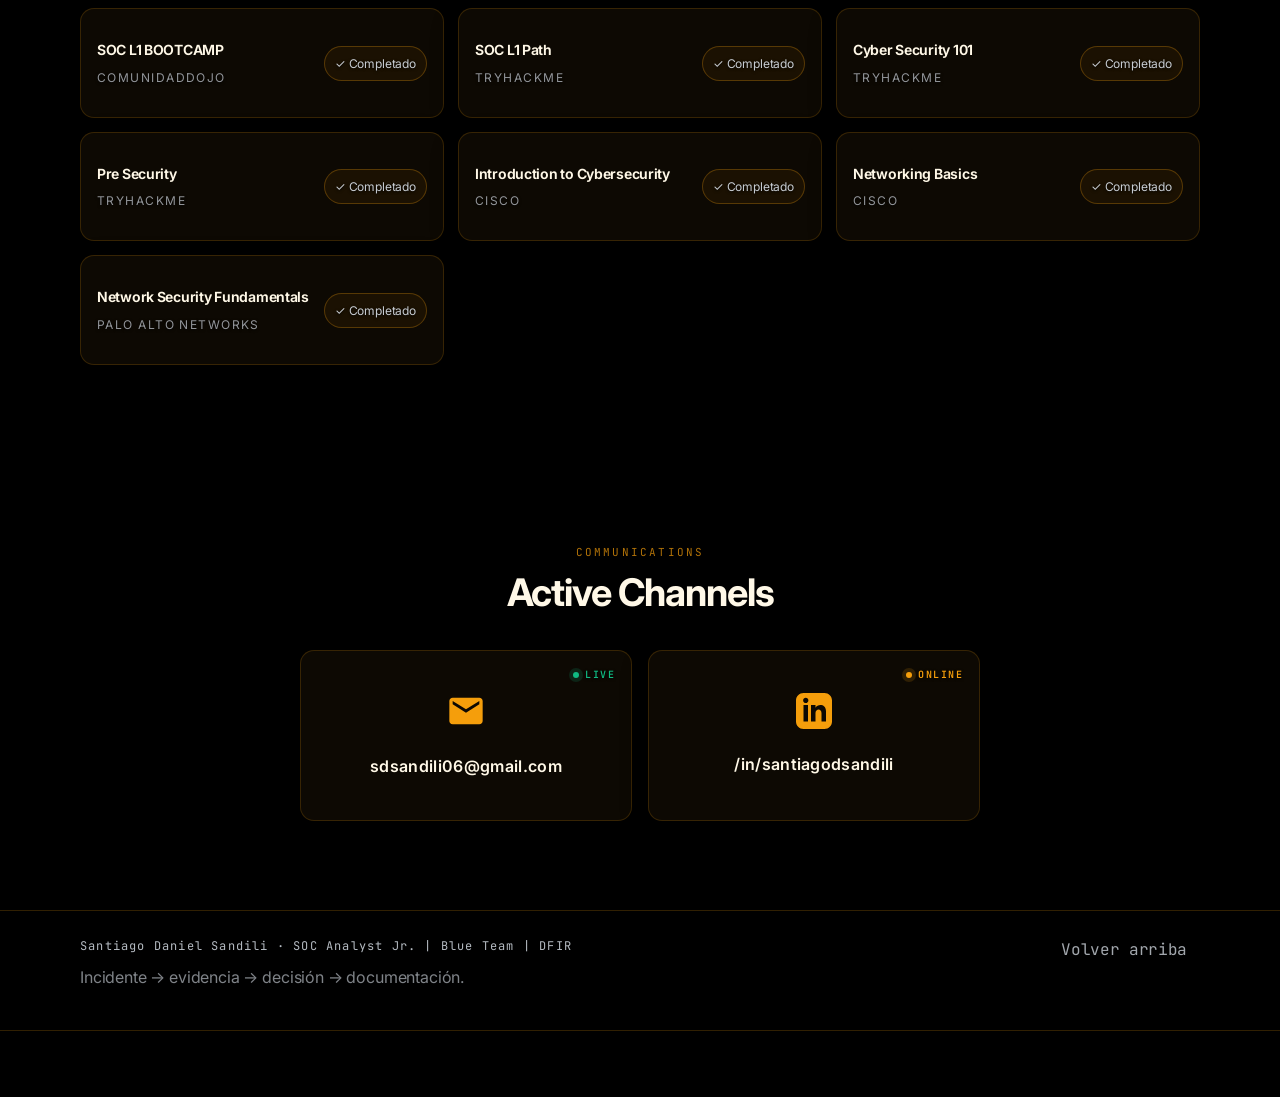
==== commit 93a5240f: "Add files via upload" ====
--- a/index.html
+++ b/index.html
@@ -137,7 +137,7 @@
   </div>
 </section>
 
-<section id="investigaciones" class="section" aria-labelledby="investigacionesTitle"><div class="container"><header class="section__header"><p class="section__kicker mono">Investigation Archive</p><h2 id="investigacionesTitle" class="section__title">Investigaciones / Labs &amp; Writeups</h2><p class="section__subtitle">              Casos tratados como archivo de investigación: contexto, evidencia, decisiones y documentación.            </p></header><div class="cases"><article class="case card card--glass reveal" aria-labelledby="case001Title"><div class="caseFile"><div class="caseFile__rail" aria-hidden="true"><div class="caseId mono">CASE-001</div><div class="caseRail__meta">                    <span class="badge badge--info mono">Malware Analysis</span>                  </div></div><div class="caseFile__body"><header class="caseFile__top">                    <div><h3 id="case001Title" class="case__title">FakeGPT</h3>                    </div>                  </header><p class="case__desc">                    Análisis de malware en extensión de navegador que simula ser ChatGPT para interceptar credenciales y sesiones web. Identificación de Image Beacons y exfiltración cifrada.                  </p><div class="case__actions">                    <a class="btn btn--secondary" href="https://github.com/santis6/SOC-Practitioner-Labs/tree/main/Writeups/CyberDefenders/FakeGPT.md" target="_blank" rel="noreferrer">                      Ver writeup                    </a>                  </div></div>              </div></article><article class="case card card--glass reveal" aria-labelledby="case002Title"><div class="caseFile"><div class="caseFile__rail" aria-hidden="true"><div class="caseId mono">CASE-002</div><div class="caseRail__meta">                    <span class="badge badge--info mono">Threat Intel</span>                  </div></div><div class="caseFile__body"><header class="caseFile__top">                    <div><h3 id="case002Title" class="case__title">3CX-Supply Chain</h3>                    </div>                  </header><p class="case__desc">                    Investigación basada en CTI de un instalador oficial comprometido de 3CX. Análisis de payloads maliciosos, técnicas de evasión (T1497) y DLL Side-Loading (T1574).                  </p><div class="case__actions">                    <a class="btn btn--secondary" href="https://github.com/santis6/SOC-Practitioner-Labs/tree/main/Writeups/CyberDefenders/3CX-Supply%20Chain.md" target="_blank" rel="noreferrer">                      Ver writeup                    </a>                  </div></div>              </div></article><article class="case card card--glass reveal" aria-labelledby="case003Title"><div class="caseFile"><div class="caseFile__rail" aria-hidden="true"><div class="caseId mono">CASE-003</div><div class="caseRail__meta">                    <span class="badge badge--info mono">Endpoint Forensics</span>                  </div></div><div class="caseFile__body"><header class="caseFile__top">                    <div><h3 id="case003Title" class="case__title">Insider</h3>                    </div>                  </header><p class="case__desc">                    Forense en imagen de Kali Linux para investigar actividad de una amenaza interna. Análisis de .bash_history, extracción de herramientas ofensivas y trazabilidad de eventos.                  </p><div class="case__actions">                    <a class="btn btn--secondary" href="https://github.com/santis6/SOC-Practitioner-Labs/tree/main/Writeups/CyberDefenders/Insider.md" target="_blank" rel="noreferrer">                      Ver writeup                    </a>                  </div></div>              </div></article><article class="case card card--glass reveal" aria-labelledby="case004Title"><div class="caseFile"><div class="caseFile__rail" aria-hidden="true"><div class="caseId mono">CASE-004</div><div class="caseRail__meta">                    <span class="badge badge--info mono">Endpoint Forensics</span>                  </div></div><div class="caseFile__body"><header class="caseFile__top">                    <div><h3 id="case004Title" class="case__title">KrakenKeylogger</h3>                    </div>                  </header><p class="case__desc">                    Análisis de un vector inicial LNK distribuido por mensajería web. Reconstrucción de persistencia abusando de software legítimo (Greenshot) y exfiltración de red.                  </p><div class="case__actions">                    <a class="btn btn--secondary" href="https://github.com/santis6/SOC-Practitioner-Labs/tree/main/Writeups/CyberDefenders/KrakenKeylogger.md" target="_blank" rel="noreferrer">                      Ver writeup                    </a>                  </div></div>              </div></article><article class="case card card--glass reveal" aria-labelledby="case005Title"><div class="caseFile"><div class="caseFile__rail" aria-hidden="true"><div class="caseId mono">CASE-005</div><div class="caseRail__meta">                    <span class="badge badge--info mono">Endpoint Forensics</span>                  </div></div><div class="caseFile__body"><header class="caseFile__top">                    <div><h3 id="case005Title" class="case__title">Silent Breach</h3>                    </div>                  </header><p class="case__desc">                    Investigación de una imagen de disco tras ataque de ransomware. Extracción de artefactos de navegador/correo, deofuscación de script PowerShell y descifrado de evidencia.                  </p><div class="case__actions">                    <a class="btn btn--secondary" href="https://github.com/santis6/SOC-Practitioner-Labs/tree/main/Writeups/CyberDefenders/Silent%20Breach.md" target="_blank" rel="noreferrer">                      Ver writeup                    </a>                  </div></div>              </div></article><article class="case card card--glass reveal" aria-labelledby="case006Title"><div class="caseFile"><div class="caseFile__rail" aria-hidden="true"><div class="caseId mono">CASE-006</div><div class="caseRail__meta">                    <span class="badge badge--info mono">Net/Mem Forensics</span>                  </div></div><div class="caseFile__body"><header class="caseFile__top">                    <div><h3 id="case006Title" class="case__title">Lockdown</h3>                    </div>                  </header><p class="case__desc">                    Análisis forense de red y memoria sobre una intrusión en servidor IIS. Detección de webshells SMB2, persistencia en Startup y análisis de malware AgentTesla ofuscado con UPX.                  </p><div class="case__actions">                    <a class="btn btn--secondary" href="https://github.com/dsandili06/SOC-Practitioner-Labs/blob/main/Writeups/CyberDefenders/Lockdown.md" target="_blank" rel="noreferrer">                      Ver writeup                    </a>                  </div></div>              </div></article><article class="case case--future card reveal" aria-labelledby="case007Title"><div class="caseFile"><div class="caseFile__rail" aria-hidden="true"><div class="caseId mono" style="color: rgba(231,238,247,0.4);">CASE-007</div><div class="caseRail__meta">                    <span class="badge badge--muted mono">TBD</span>                  </div></div><div class="caseFile__body"><header class="caseFile__top">                    <div><h3 id="case007Title" class="case__title" style="color: rgba(231,238,247,0.5);">Investigación en progreso...</h3>                    </div>                  </header>                  <p class="case__desc" style="color: rgba(231,238,247,0.4);">                    Próximo análisis de incidente en desarrollo. Seleccionando laboratorio y vector de ataque a documentar.                  </p><div class="case__actions">                    <span class="btn btn--secondary" style="opacity: 0.5; pointer-events: none; border-style: dashed; background: transparent; color: rgba(231,238,247,0.5);">                      En desarrollo                    </span>                  </div></div>              </div></article></div><div style="text-align: center; margin-top: 40px;" class="reveal">            <a class="btn btn--secondary btn--secondaryXL" href="https://github.com/santis6/SOC-Practitioner-Labs/tree/main" target="_blank" rel="noreferrer">              + Writeups            </a></div></div></section>
+<section id="investigaciones" class="section" aria-labelledby="investigacionesTitle"><div class="container"><header class="section__header"><p class="section__kicker mono">Investigation Archive</p><h2 id="investigacionesTitle" class="section__title">Investigaciones / Labs &amp; Writeups</h2><p class="section__subtitle">              Casos tratados como archivo de investigación: contexto, evidencia, decisiones y documentación.            </p></header><div class="cases"><article class="case card card--glass reveal" aria-labelledby="case001Title"><div class="caseFile"><div class="caseFile__rail" aria-hidden="true"><div class="caseId mono">CASE-001</div><div class="caseRail__meta">                    <span class="badge badge--info mono">Malware Analysis</span>                  </div></div><div class="caseFile__body"><header class="caseFile__top">                    <div><h3 id="case001Title" class="case__title">FakeGPT</h3>                    </div>                  </header><p class="case__desc">                    Análisis de malware en extensión de navegador que simula ser ChatGPT para interceptar credenciales y sesiones web. Identificación de Image Beacons y exfiltración cifrada.                  </p><div class="case__actions">                    <a class="btn btn--secondary" href="https://github.com/dsandili06/SOC-Practitioner-Labs/tree/main/Writeups/CyberDefenders/FakeGPT.md" target="_blank" rel="noreferrer">                      Ver writeup                    </a>                  </div></div>              </div></article><article class="case card card--glass reveal" aria-labelledby="case002Title"><div class="caseFile"><div class="caseFile__rail" aria-hidden="true"><div class="caseId mono">CASE-002</div><div class="caseRail__meta">                    <span class="badge badge--info mono">Threat Intel</span>                  </div></div><div class="caseFile__body"><header class="caseFile__top">                    <div><h3 id="case002Title" class="case__title">3CX-Supply Chain</h3>                    </div>                  </header><p class="case__desc">                    Investigación basada en CTI de un instalador oficial comprometido de 3CX. Análisis de payloads maliciosos, técnicas de evasión (T1497) y DLL Side-Loading (T1574).                  </p><div class="case__actions">                    <a class="btn btn--secondary" href="https://github.com/dsandili06/SOC-Practitioner-Labs/tree/main/Writeups/CyberDefenders/3CX-Supply%20Chain.md" target="_blank" rel="noreferrer">                      Ver writeup                    </a>                  </div></div>              </div></article><article class="case card card--glass reveal" aria-labelledby="case003Title"><div class="caseFile"><div class="caseFile__rail" aria-hidden="true"><div class="caseId mono">CASE-003</div><div class="caseRail__meta">                    <span class="badge badge--info mono">Endpoint Forensics</span>                  </div></div><div class="caseFile__body"><header class="caseFile__top">                    <div><h3 id="case003Title" class="case__title">Insider</h3>                    </div>                  </header><p class="case__desc">                    Forense en imagen de Kali Linux para investigar actividad de una amenaza interna. Análisis de .bash_history, extracción de herramientas ofensivas y trazabilidad de eventos.                  </p><div class="case__actions">                    <a class="btn btn--secondary" href="https://github.com/dsandili06/SOC-Practitioner-Labs/tree/main/Writeups/CyberDefenders/Insider.md" target="_blank" rel="noreferrer">                      Ver writeup                    </a>                  </div></div>              </div></article><article class="case card card--glass reveal" aria-labelledby="case004Title"><div class="caseFile"><div class="caseFile__rail" aria-hidden="true"><div class="caseId mono">CASE-004</div><div class="caseRail__meta">                    <span class="badge badge--info mono">Endpoint Forensics</span>                  </div></div><div class="caseFile__body"><header class="caseFile__top">                    <div><h3 id="case004Title" class="case__title">KrakenKeylogger</h3>                    </div>                  </header><p class="case__desc">                    Análisis de un vector inicial LNK distribuido por mensajería web. Reconstrucción de persistencia abusando de software legítimo (Greenshot) y exfiltración de red.                  </p><div class="case__actions">                    <a class="btn btn--secondary" href="https://github.com/dsandili06/SOC-Practitioner-Labs/tree/main/Writeups/CyberDefenders/KrakenKeylogger.md" target="_blank" rel="noreferrer">                      Ver writeup                    </a>                  </div></div>              </div></article><article class="case card card--glass reveal" aria-labelledby="case005Title"><div class="caseFile"><div class="caseFile__rail" aria-hidden="true"><div class="caseId mono">CASE-005</div><div class="caseRail__meta">                    <span class="badge badge--info mono">Endpoint Forensics</span>                  </div></div><div class="caseFile__body"><header class="caseFile__top">                    <div><h3 id="case005Title" class="case__title">Silent Breach</h3>                    </div>                  </header><p class="case__desc">                    Investigación de una imagen de disco tras ataque de ransomware. Extracción de artefactos de navegador/correo, deofuscación de script PowerShell y descifrado de evidencia.                  </p><div class="case__actions">                    <a class="btn btn--secondary" href="https://github.com/dsandili06/SOC-Practitioner-Labs/tree/main/Writeups/CyberDefenders/Silent%20Breach.md" target="_blank" rel="noreferrer">                      Ver writeup                    </a>                  </div></div>              </div></article><article class="case card card--glass reveal" aria-labelledby="case006Title"><div class="caseFile"><div class="caseFile__rail" aria-hidden="true"><div class="caseId mono">CASE-006</div><div class="caseRail__meta">                    <span class="badge badge--info mono">Net/Mem Forensics</span>                  </div></div><div class="caseFile__body"><header class="caseFile__top">                    <div><h3 id="case006Title" class="case__title">Lockdown</h3>                    </div>                  </header><p class="case__desc">                    Análisis forense de red y memoria sobre una intrusión en servidor IIS. Detección de webshells SMB2, persistencia en Startup y análisis de malware AgentTesla ofuscado con UPX.                  </p><div class="case__actions">                    <a class="btn btn--secondary" href="https://github.com/dsandili06/SOC-Practitioner-Labs/blob/main/Writeups/CyberDefenders/Lockdown.md" target="_blank" rel="noreferrer">                      Ver writeup                    </a>                  </div></div>              </div></article><article class="case card card--glass reveal" aria-labelledby="case007Title"><div class="caseFile"><div class="caseFile__rail" aria-hidden="true"><div class="caseId mono">CASE-007</div><div class="caseRail__meta">                    <span class="badge badge--info mono">Threat Intel</span>                  </div></div><div class="caseFile__body"><header class="caseFile__top">                    <div><h3 id="case007Title" class="case__title">Oski</h3>                    </div>                  </header><p class="case__desc">                    Análisis de comportamiento de un infostealer (Oski Stealer). Identificación de C2, uso de sqlite3.dll para robo de credenciales, exfiltración de datos y técnicas de auto-borrado.                  </p><div class="case__actions">                    <a class="btn btn--secondary" href="https://github.com/dsandili06/SOC-Practitioner-Labs/blob/main/Writeups/CyberDefenders/Oski.md" target="_blank" rel="noreferrer">                      Ver writeup                    </a>                  </div></div>              </div></article><article class="case card card--glass reveal" aria-labelledby="case008Title"><div class="caseFile"><div class="caseFile__rail" aria-hidden="true"><div class="caseId mono">CASE-008</div><div class="caseRail__meta">                    <span class="badge badge--info mono">Network Forensics</span>                  </div></div><div class="caseFile__body"><header class="caseFile__top">                    <div><h3 id="case008Title" class="case__title">PsExec-Hunt</h3>                    </div>                  </header><p class="case__desc">                    Investigación sobre el abuso de herramientas legítimas (PsExec) para movimiento lateral. Análisis de tráfico SMB2, shares administrativos (ADMIN$) y extracción de credenciales NTLM.                  </p><div class="case__actions">                    <a class="btn btn--secondary" href="https://github.com/dsandili06/SOC-Practitioner-Labs/blob/main/Writeups/CyberDefenders/PsExec-Hunt.md" target="_blank" rel="noreferrer">                      Ver writeup                    </a>                  </div></div>              </div></article><article class="case card card--glass reveal" aria-labelledby="case009Title"><div class="caseFile"><div class="caseFile__rail" aria-hidden="true"><div class="caseId mono">CASE-009</div><div class="caseRail__meta">                    <span class="badge badge--info mono">Endpoint Forensics</span>                  </div></div><div class="caseFile__body"><header class="caseFile__top">                    <div><h3 id="case009Title" class="case__title">RamnIt</h3>                    </div>                  </header><p class="case__desc">                    Análisis forense de memoria sobre una infección del gusano bancario Ramnit. Identificación de procesos anómalos (ChromeSetup.exe), geolocalización de C2 y extracción de hashes.                  </p><div class="case__actions">                    <a class="btn btn--secondary" href="https://github.com/dsandili06/SOC-Practitioner-Labs/blob/main/Writeups/CyberDefenders/RamnIt.md" target="_blank" rel="noreferrer">                      Ver writeup                    </a>                  </div></div>              </div></article><article class="case card card--glass reveal" aria-labelledby="case010Title"><div class="caseFile"><div class="caseFile__rail" aria-hidden="true"><div class="caseId mono">CASE-010</div><div class="caseRail__meta">                    <span class="badge badge--info mono">Threat Intel</span>                  </div></div><div class="caseFile__body"><header class="caseFile__top">                    <div><h3 id="case010Title" class="case__title">Red Stealer</h3>                    </div>                  </header><p class="case__desc">                    Análisis del malware RedLine Stealer distribuido como wextract.exe. Mapeo de técnicas de recolección de datos (T1005), escalación de privilegios e infraestructura C2.                  </p><div class="case__actions">                    <a class="btn btn--secondary" href="https://github.com/dsandili06/SOC-Practitioner-Labs/blob/main/Writeups/CyberDefenders/Red%20Stealer.md" target="_blank" rel="noreferrer">                      Ver writeup                    </a>                  </div></div>              </div></article><article class="case card card--glass reveal" aria-labelledby="case011Title"><div class="caseFile"><div class="caseFile__rail" aria-hidden="true"><div class="caseId mono">CASE-011</div><div class="caseRail__meta">                    <span class="badge badge--info mono">Network Forensics</span>                  </div></div><div class="caseFile__body"><header class="caseFile__top">                    <div><h3 id="case011Title" class="case__title">Web Investigation</h3>                    </div>                  </header><p class="case__desc">                    Investigación de un compromiso a servidor web. Detección de SQL Injection, enumeración con GoBuster, bypass de panel de administración y despliegue de webshell.                  </p><div class="case__actions">                    <a class="btn btn--secondary" href="https://github.com/dsandili06/SOC-Practitioner-Labs/blob/main/Writeups/CyberDefenders/Web%20Investigation.md" target="_blank" rel="noreferrer">                      Ver writeup                    </a>                  </div></div>              </div></article><article class="case case--future card reveal" aria-labelledby="case012Title"><div class="caseFile"><div class="caseFile__rail" aria-hidden="true"><div class="caseId mono" style="color: rgba(231,238,247,0.4);">CASE-012</div><div class="caseRail__meta">                    <span class="badge badge--muted mono">TBD</span>                  </div></div><div class="caseFile__body"><header class="caseFile__top">                    <div><h3 id="case012Title" class="case__title" style="color: rgba(231,238,247,0.5);">Investigación en progreso...</h3>                    </div>                  </header>                  <p class="case__desc" style="color: rgba(231,238,247,0.4);">                    Próximo análisis de incidente en desarrollo. Seleccionando laboratorio y vector de ataque a documentar.                  </p><div class="case__actions">                    <span class="btn btn--secondary" style="opacity: 0.5; pointer-events: none; border-style: dashed; background: transparent; color: rgba(231,238,247,0.5);">                      En desarrollo                    </span>                  </div></div>              </div></article></div><div style="text-align: center; margin-top: 40px;" class="reveal">            <a class="btn btn--secondary btn--secondaryXL" href="https://github.com/santis6/SOC-Practitioner-Labs/tree/main" target="_blank" rel="noreferrer">              + Writeups            </a></div></div></section>
 
 <!-- FORMACION -->
 <section id="formacion" class="section" aria-labelledby="formacionTitle">
